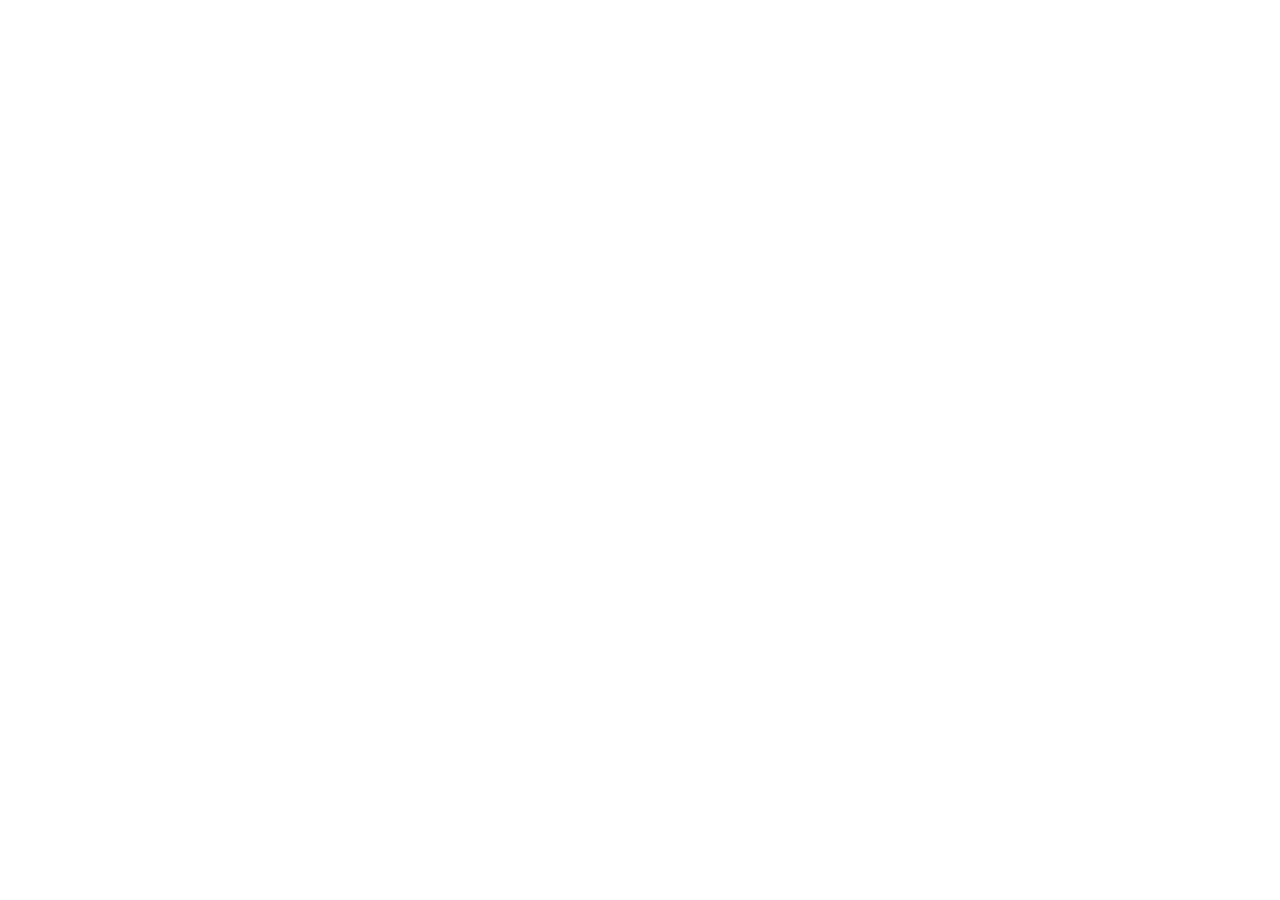
==== index.html @ 12267d7b "Make Sync" ====
<!doctype html>
<html lang="en">
  <head>
    <meta charset="UTF-8" />
    <meta name="viewport" content="width=device-width, initial-scale=1.0" />
    <title>My Google AI Studio App</title>
    <!-- GitHub Pages Single Page App Redirect Decoder -->
    <script type="text/javascript">
      (function(l) {
        if (l.search[0] === '?' && l.search[1] === '/') {
          var decoded = l.search.slice(1).split('&').map(function(s) {
            return s.replace(/~and~/g, '&');
          }).join('?');
          window.history.replaceState(null, null,
              l.pathname.slice(0, l.pathname.length - (l.pathname.slice(-1) === '/' ? 1 : 0)) + decoded + l.hash
          );
        }
      }(window.location));
    </script>
  </head>
  <body>
    <div id="root"></div>
    <script type="module" src="/src/main.tsx"></script>
  </body>
</html>
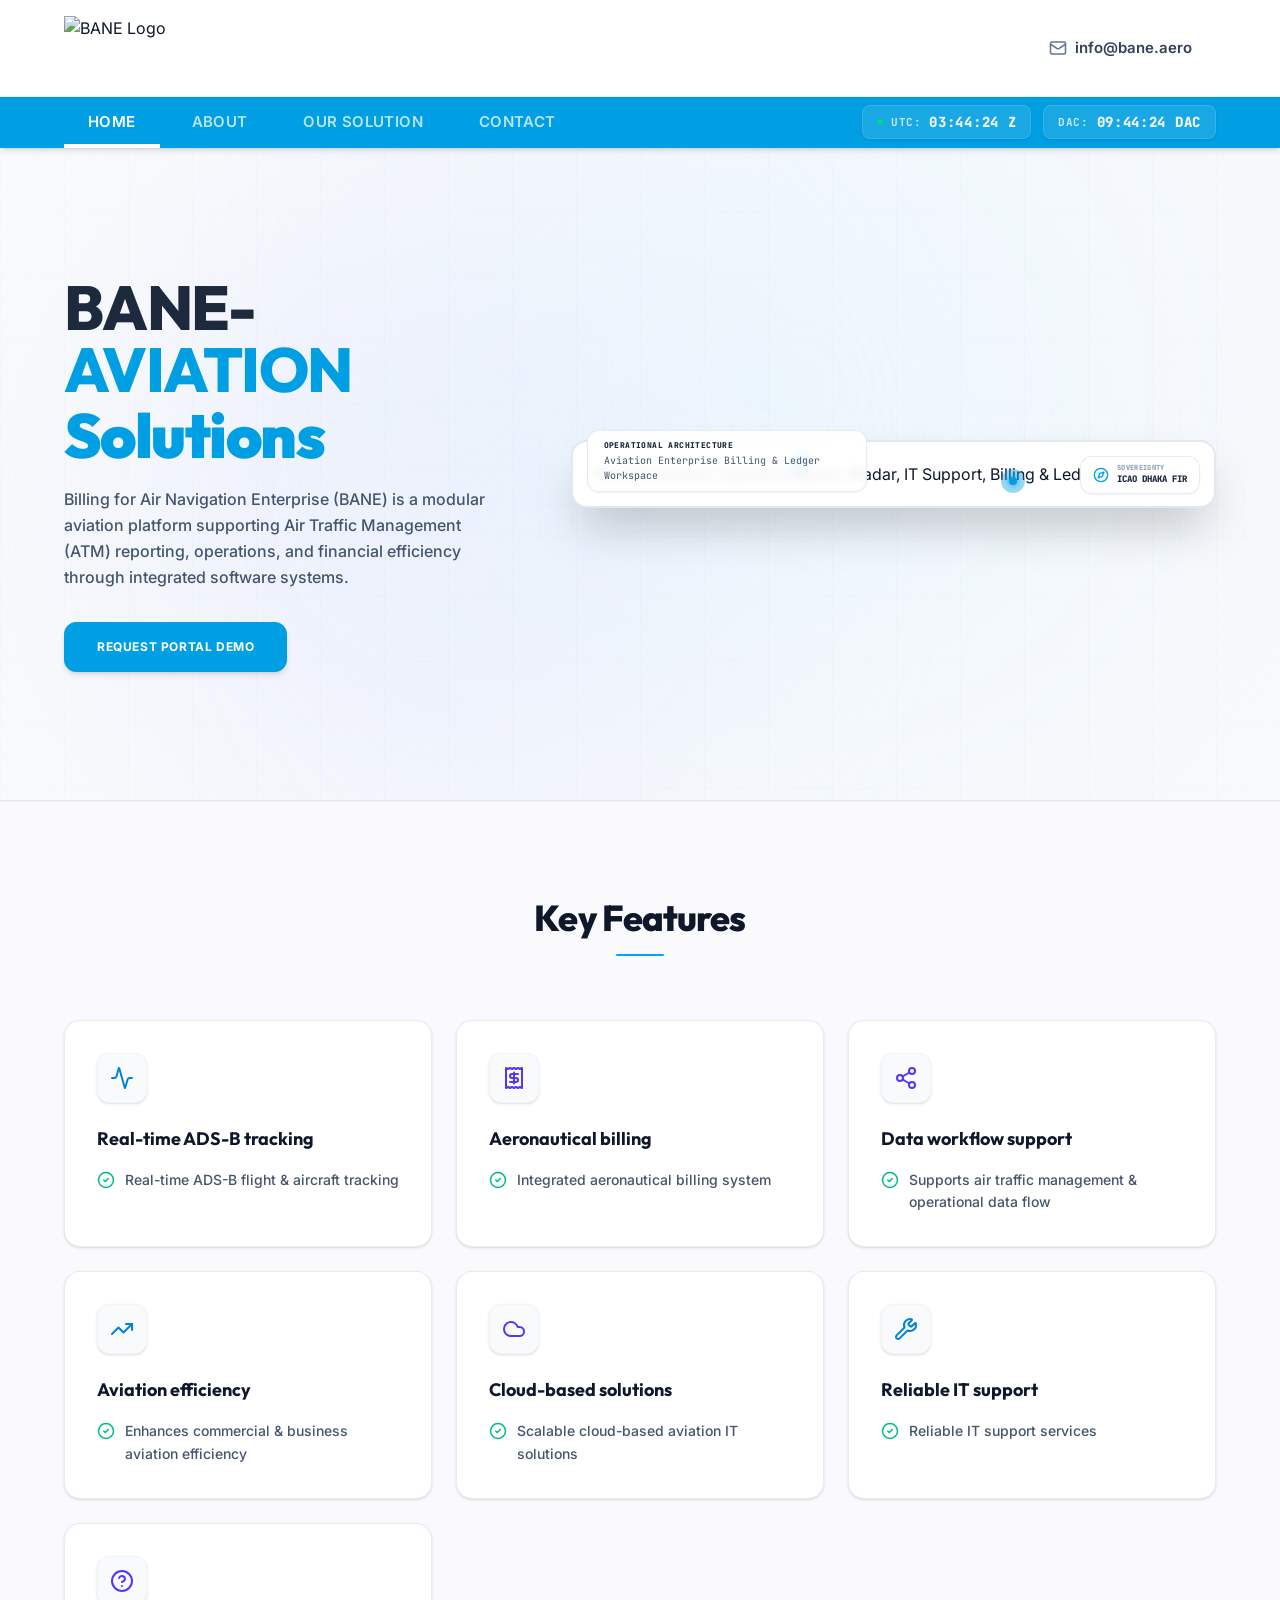
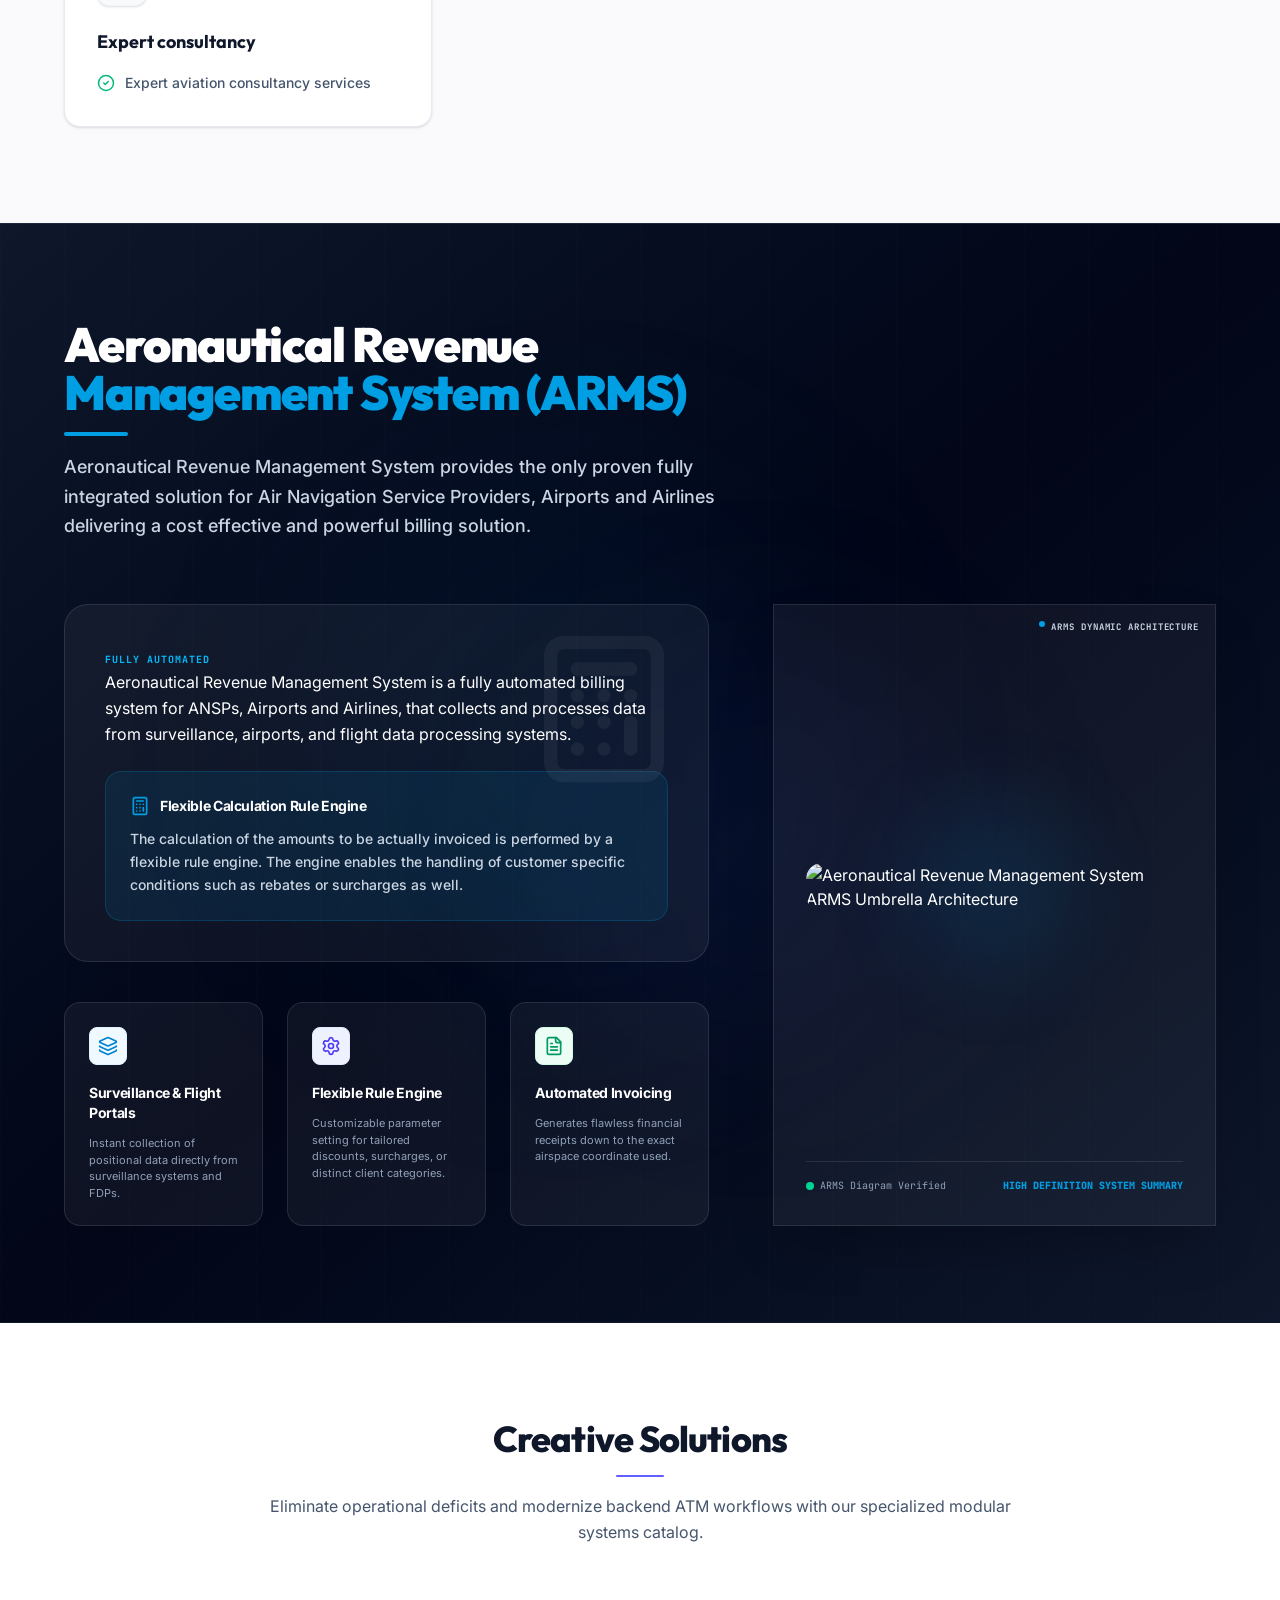
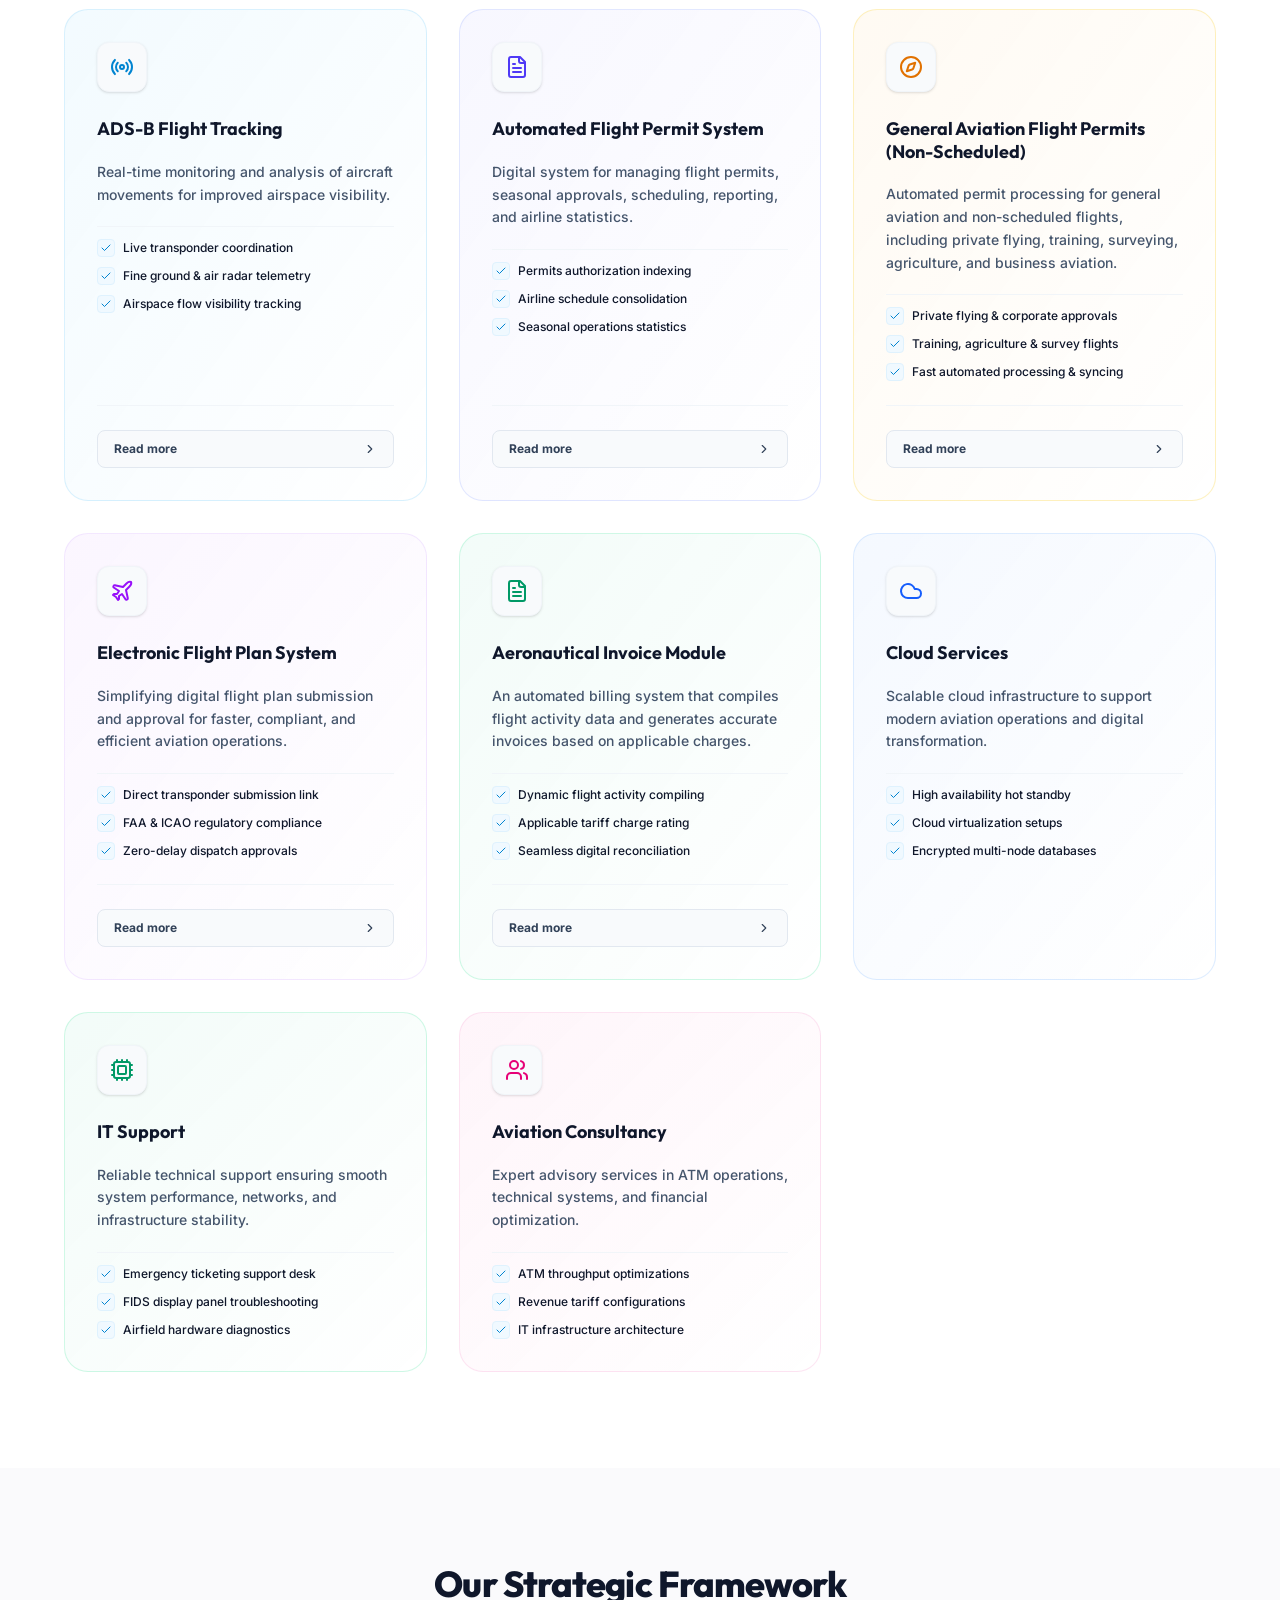
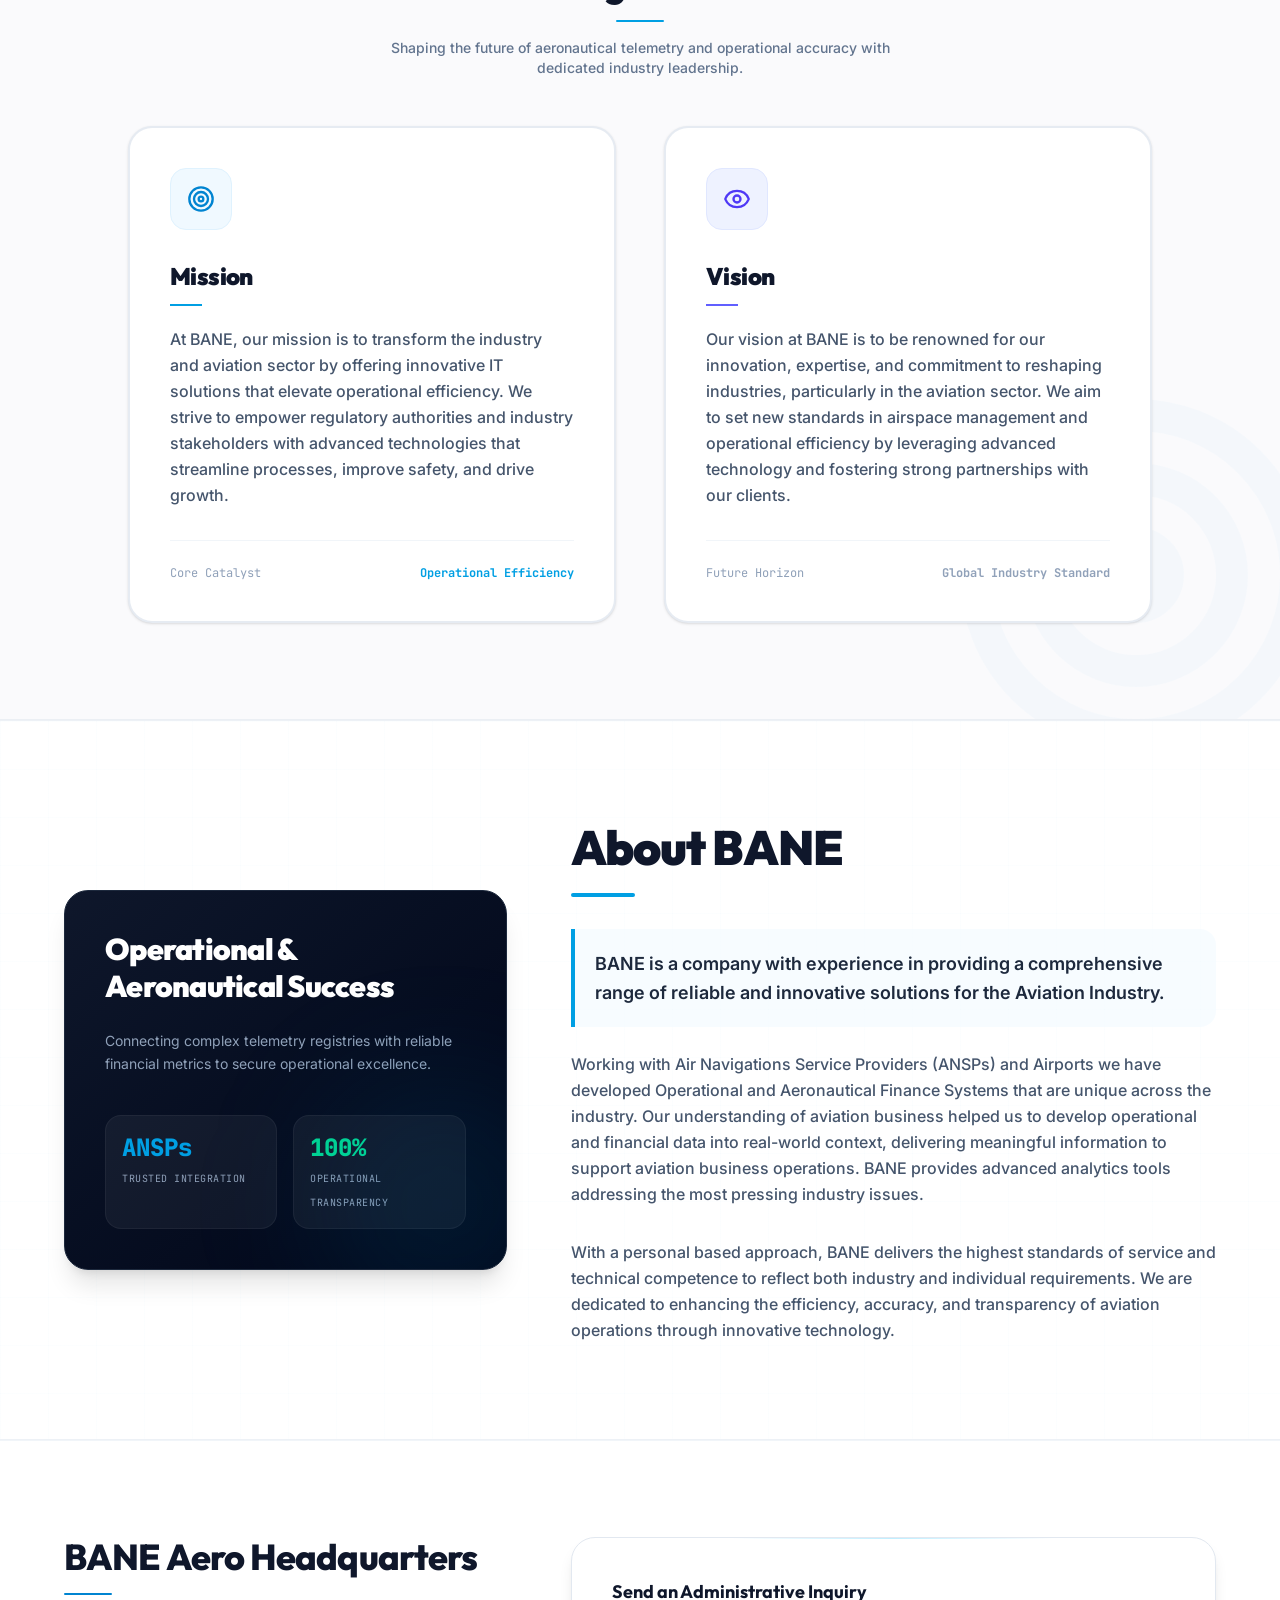
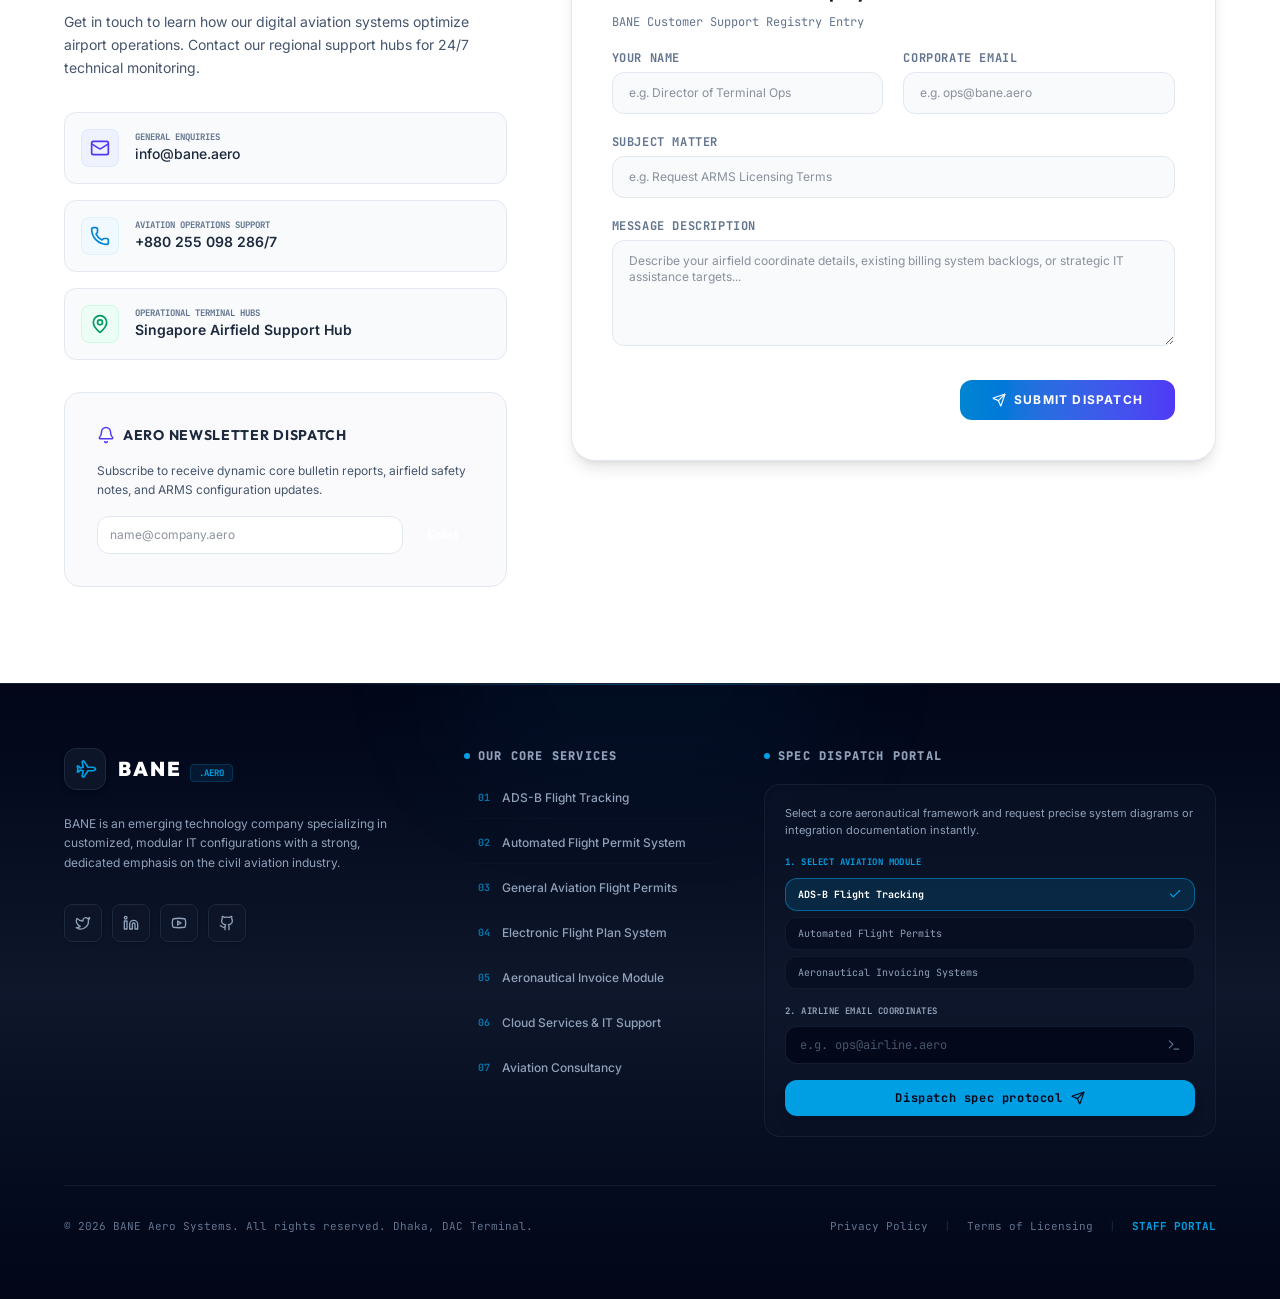
==== commit b8c0b6a4: "Deploying to gh-pages from @ habib-asl/bane-website-new-version@12267d7b27ca77d3d1ccf2cccddc87d07ea2" ====
--- a/index.html
+++ b/index.html
@@ -17,10 +17,11 @@
         }
       }(window.location));
     </script>
+    <script type="module" crossorigin src="./assets/index-CXVl7w-7.js"></script>
+    <link rel="stylesheet" crossorigin href="./assets/index-Dy_NnVNt.css">
   </head>
   <body>
     <div id="root"></div>
-    <script type="module" src="/src/main.tsx"></script>
   </body>
 </html>
 
--- a/assets/index-Dy_NnVNt.css
+++ b/assets/index-Dy_NnVNt.css
@@ -0,0 +1 @@
+@import"https://fonts.googleapis.com/css2?family=Inter:wght@300;400;500;600;700&family=Outfit:wght@400;500;600;700;800&family=JetBrains+Mono:wght@400;500&display=swap";/*! tailwindcss v4.3.0 | MIT License | https://tailwindcss.com */@layer properties{@supports (((-webkit-hyphens:none)) and (not (margin-trim:inline))) or ((-moz-orient:inline) and (not (color:rgb(from red r g b)))){*,:before,:after,::backdrop{--tw-translate-x:0;--tw-translate-y:0;--tw-translate-z:0;--tw-rotate-x:initial;--tw-rotate-y:initial;--tw-rotate-z:initial;--tw-skew-x:initial;--tw-skew-y:initial;--tw-space-y-reverse:0;--tw-space-x-reverse:0;--tw-border-style:solid;--tw-gradient-position:initial;--tw-gradient-from:#0000;--tw-gradient-via:#0000;--tw-gradient-to:#0000;--tw-gradient-stops:initial;--tw-gradient-via-stops:initial;--tw-gradient-from-position:0%;--tw-gradient-via-position:50%;--tw-gradient-to-position:100%;--tw-leading:initial;--tw-font-weight:initial;--tw-tracking:initial;--tw-shadow:0 0 #0000;--tw-shadow-color:initial;--tw-shadow-alpha:100%;--tw-inset-shadow:0 0 #0000;--tw-inset-shadow-color:initial;--tw-inset-shadow-alpha:100%;--tw-ring-color:initial;--tw-ring-shadow:0 0 #0000;--tw-inset-ring-color:initial;--tw-inset-ring-shadow:0 0 #0000;--tw-ring-inset:initial;--tw-ring-offset-width:0px;--tw-ring-offset-color:#fff;--tw-ring-offset-shadow:0 0 #0000;--tw-blur:initial;--tw-brightness:initial;--tw-contrast:initial;--tw-grayscale:initial;--tw-hue-rotate:initial;--tw-invert:initial;--tw-opacity:initial;--tw-saturate:initial;--tw-sepia:initial;--tw-drop-shadow:initial;--tw-drop-shadow-color:initial;--tw-drop-shadow-alpha:100%;--tw-drop-shadow-size:initial;--tw-backdrop-blur:initial;--tw-backdrop-brightness:initial;--tw-backdrop-contrast:initial;--tw-backdrop-grayscale:initial;--tw-backdrop-hue-rotate:initial;--tw-backdrop-invert:initial;--tw-backdrop-opacity:initial;--tw-backdrop-saturate:initial;--tw-backdrop-sepia:initial;--tw-duration:initial;--tw-ease:initial;--tw-scale-x:1;--tw-scale-y:1;--tw-scale-z:1}}}@layer theme{:root,:host{--font-sans:"Inter", ui-sans-serif, system-ui, sans-serif;--font-mono:"JetBrains Mono", ui-monospace, SFMono-Regular, monospace;--color-red-50:oklch(97.1% .013 17.38);--color-red-100:oklch(93.6% .032 17.717);--color-red-200:oklch(88.5% .062 18.334);--color-red-500:oklch(63.7% .237 25.331);--color-red-700:oklch(50.5% .213 27.518);--color-orange-100:oklch(95.4% .038 75.164);--color-amber-50:oklch(98.7% .022 95.277);--color-amber-100:oklch(96.2% .059 95.617);--color-amber-200:oklch(92.4% .12 95.746);--color-amber-400:oklch(82.8% .189 84.429);--color-amber-500:oklch(76.9% .188 70.08);--color-amber-600:oklch(66.6% .179 58.318);--color-amber-700:oklch(55.5% .163 48.998);--color-amber-900:oklch(41.4% .112 45.904);--color-amber-950:oklch(27.9% .077 45.635);--color-yellow-400:oklch(85.2% .199 91.936);--color-emerald-50:oklch(97.9% .021 166.113);--color-emerald-100:oklch(95% .052 163.051);--color-emerald-200:oklch(90.5% .093 164.15);--color-emerald-400:oklch(76.5% .177 163.223);--color-emerald-500:oklch(69.6% .17 162.48);--color-emerald-600:oklch(59.6% .145 163.225);--color-emerald-700:oklch(50.8% .118 165.612);--color-emerald-800:oklch(43.2% .095 166.913);--color-emerald-900:oklch(37.8% .077 168.94);--color-emerald-950:oklch(26.2% .051 172.552);--color-teal-50:oklch(98.4% .014 180.72);--color-teal-100:oklch(95.3% .051 180.801);--color-teal-600:oklch(60% .118 184.704);--color-teal-700:oklch(51.1% .096 186.391);--color-teal-800:oklch(43.7% .078 188.216);--color-cyan-100:oklch(95.6% .045 203.388);--color-sky-50:oklch(97.7% .013 236.62);--color-sky-100:oklch(95.1% .026 236.824);--color-sky-200:oklch(90.1% .058 230.902);--color-sky-300:oklch(82.8% .111 230.318);--color-sky-400:oklch(74.6% .16 232.661);--color-sky-500:oklch(68.5% .169 237.323);--color-sky-600:oklch(58.8% .158 241.966);--color-sky-700:oklch(50% .134 242.749);--color-sky-800:oklch(44.3% .11 240.79);--color-sky-950:oklch(29.3% .066 243.157);--color-blue-50:oklch(97% .014 254.604);--color-blue-100:oklch(93.2% .032 255.585);--color-blue-200:oklch(88.2% .059 254.128);--color-blue-500:oklch(62.3% .214 259.815);--color-blue-600:oklch(54.6% .245 262.881);--color-indigo-50:oklch(96.2% .018 272.314);--color-indigo-100:oklch(93% .034 272.788);--color-indigo-200:oklch(87% .065 274.039);--color-indigo-300:oklch(78.5% .115 274.713);--color-indigo-400:oklch(67.3% .182 276.935);--color-indigo-500:oklch(58.5% .233 277.117);--color-indigo-600:oklch(51.1% .262 276.966);--color-indigo-700:oklch(45.7% .24 277.023);--color-indigo-900:oklch(35.9% .144 278.697);--color-indigo-950:oklch(25.7% .09 281.288);--color-violet-50:oklch(96.9% .016 293.756);--color-violet-100:oklch(94.3% .029 294.588);--color-violet-600:oklch(54.1% .281 293.009);--color-purple-50:oklch(97.7% .014 308.299);--color-purple-100:oklch(94.6% .033 307.174);--color-purple-200:oklch(90.2% .063 306.703);--color-purple-400:oklch(71.4% .203 305.504);--color-purple-500:oklch(62.7% .265 303.9);--color-purple-600:oklch(55.8% .288 302.321);--color-purple-700:oklch(49.6% .265 301.924);--color-purple-900:oklch(38.1% .176 304.987);--color-purple-950:oklch(29.1% .149 302.717);--color-pink-50:oklch(97.1% .014 343.198);--color-pink-200:oklch(89.9% .061 343.231);--color-pink-500:oklch(65.6% .241 354.308);--color-pink-600:oklch(59.2% .249 .584);--color-rose-50:oklch(96.9% .015 12.422);--color-rose-100:oklch(94.1% .03 12.58);--color-rose-200:oklch(89.2% .058 10.001);--color-rose-600:oklch(58.6% .253 17.585);--color-rose-700:oklch(51.4% .222 16.935);--color-slate-50:oklch(98.4% .003 247.858);--color-slate-100:oklch(96.8% .007 247.896);--color-slate-200:oklch(92.9% .013 255.508);--color-slate-300:oklch(86.9% .022 252.894);--color-slate-400:oklch(70.4% .04 256.788);--color-slate-500:oklch(55.4% .046 257.417);--color-slate-600:oklch(44.6% .043 257.281);--color-slate-700:oklch(37.2% .044 257.287);--color-slate-800:oklch(27.9% .041 260.031);--color-slate-900:oklch(20.8% .042 265.755);--color-slate-950:oklch(12.9% .042 264.695);--color-white:#fff;--spacing:.25rem;--container-xs:20rem;--container-sm:24rem;--container-md:28rem;--container-lg:32rem;--container-xl:36rem;--container-2xl:42rem;--container-3xl:48rem;--container-4xl:56rem;--container-5xl:64rem;--text-xs:.75rem;--text-xs--line-height:calc(1 / .75);--text-sm:.875rem;--text-sm--line-height:calc(1.25 / .875);--text-base:1rem;--text-base--line-height: 1.5 ;--text-lg:1.125rem;--text-lg--line-height:calc(1.75 / 1.125);--text-xl:1.25rem;--text-xl--line-height:calc(1.75 / 1.25);--text-2xl:1.5rem;--text-2xl--line-height:calc(2 / 1.5);--text-3xl:1.875rem;--text-3xl--line-height: 1.2 ;--text-4xl:2.25rem;--text-4xl--line-height:calc(2.5 / 2.25);--text-5xl:3rem;--text-5xl--line-height:1;--text-6xl:3.75rem;--text-6xl--line-height:1;--font-weight-light:300;--font-weight-normal:400;--font-weight-medium:500;--font-weight-semibold:600;--font-weight-bold:700;--font-weight-extrabold:800;--font-weight-black:900;--tracking-tight:-.025em;--tracking-wide:.025em;--tracking-wider:.05em;--tracking-widest:.1em;--leading-tight:1.25;--leading-snug:1.375;--leading-normal:1.5;--leading-relaxed:1.625;--radius-md:.375rem;--radius-lg:.5rem;--radius-xl:.75rem;--radius-2xl:1rem;--radius-3xl:1.5rem;--ease-out:cubic-bezier(0, 0, .2, 1);--ease-in-out:cubic-bezier(.4, 0, .2, 1);--animate-spin:spin 1s linear infinite;--animate-ping:ping 1s cubic-bezier(0, 0, .2, 1) infinite;--animate-pulse:pulse 2s cubic-bezier(.4, 0, .6, 1) infinite;--animate-bounce:bounce 1s infinite;--blur-xs:4px;--blur-sm:8px;--blur-2xl:40px;--blur-3xl:64px;--aspect-video:16 / 9;--default-transition-duration:.15s;--default-transition-timing-function:cubic-bezier(.4, 0, .2, 1);--default-font-family:var(--font-sans);--default-mono-font-family:var(--font-mono);--font-display:"Outfit", sans-serif}}@layer base{*,:after,:before,::backdrop{box-sizing:border-box;border:0 solid;margin:0;padding:0}::file-selector-button{box-sizing:border-box;border:0 solid;margin:0;padding:0}html,:host{-webkit-text-size-adjust:100%;-moz-tab-size:4;tab-size:4;line-height:1.5;font-family:var(--default-font-family,ui-sans-serif, system-ui, sans-serif, "Apple Color Emoji", "Segoe UI Emoji", "Segoe UI Symbol", "Noto Color Emoji");font-feature-settings:var(--default-font-feature-settings,normal);font-variation-settings:var(--default-font-variation-settings,normal);-webkit-tap-highlight-color:transparent}hr{height:0;color:inherit;border-top-width:1px}abbr:where([title]){-webkit-text-decoration:underline dotted;text-decoration:underline dotted}h1,h2,h3,h4,h5,h6{font-size:inherit;font-weight:inherit}a{color:inherit;-webkit-text-decoration:inherit;text-decoration:inherit}b,strong{font-weight:bolder}code,kbd,samp,pre{font-family:var(--default-mono-font-family,ui-monospace, SFMono-Regular, Menlo, Monaco, Consolas, "Liberation Mono", "Courier New", monospace);font-feature-settings:var(--default-mono-font-feature-settings,normal);font-variation-settings:var(--default-mono-font-variation-settings,normal);font-size:1em}small{font-size:80%}sub,sup{vertical-align:baseline;font-size:75%;line-height:0;position:relative}sub{bottom:-.25em}sup{top:-.5em}table{text-indent:0;border-color:inherit;border-collapse:collapse}:-moz-focusring{outline:auto}progress{vertical-align:baseline}summary{display:list-item}ol,ul,menu{list-style:none}img,svg,video,canvas,audio,iframe,embed,object{vertical-align:middle;display:block}img,video{max-width:100%;height:auto}button,input,select,optgroup,textarea{font:inherit;font-feature-settings:inherit;font-variation-settings:inherit;letter-spacing:inherit;color:inherit;opacity:1;background-color:#0000;border-radius:0}::file-selector-button{font:inherit;font-feature-settings:inherit;font-variation-settings:inherit;letter-spacing:inherit;color:inherit;opacity:1;background-color:#0000;border-radius:0}:where(select:is([multiple],[size])) optgroup{font-weight:bolder}:where(select:is([multiple],[size])) optgroup option{padding-inline-start:20px}::file-selector-button{margin-inline-end:4px}::placeholder{opacity:1}@supports (not ((-webkit-appearance:-apple-pay-button))) or (contain-intrinsic-size:1px){::placeholder{color:currentColor}@supports (color:color-mix(in lab,red,red)){::placeholder{color:color-mix(in oklab,currentcolor 50%,transparent)}}}textarea{resize:vertical}::-webkit-search-decoration{-webkit-appearance:none}::-webkit-date-and-time-value{min-height:1lh;text-align:inherit}::-webkit-datetime-edit{display:inline-flex}::-webkit-datetime-edit-fields-wrapper{padding:0}::-webkit-datetime-edit{padding-block:0}::-webkit-datetime-edit-year-field{padding-block:0}::-webkit-datetime-edit-month-field{padding-block:0}::-webkit-datetime-edit-day-field{padding-block:0}::-webkit-datetime-edit-hour-field{padding-block:0}::-webkit-datetime-edit-minute-field{padding-block:0}::-webkit-datetime-edit-second-field{padding-block:0}::-webkit-datetime-edit-millisecond-field{padding-block:0}::-webkit-datetime-edit-meridiem-field{padding-block:0}::-webkit-calendar-picker-indicator{line-height:1}:-moz-ui-invalid{box-shadow:none}button,input:where([type=button],[type=reset],[type=submit]){-webkit-appearance:button;-moz-appearance:button;appearance:button}::file-selector-button{-webkit-appearance:button;-moz-appearance:button;appearance:button}::-webkit-inner-spin-button{height:auto}::-webkit-outer-spin-button{height:auto}[hidden]:where(:not([hidden=until-found])){display:none!important}}@layer components;@layer utilities{.pointer-events-none{pointer-events:none}.visible{visibility:visible}.absolute{position:absolute}.fixed{position:fixed}.relative{position:relative}.static{position:static}.sticky{position:sticky}.inset-0{inset:calc(var(--spacing) * 0)}.-top-2{top:calc(var(--spacing) * -2)}.-top-24{top:calc(var(--spacing) * -24)}.top-0{top:calc(var(--spacing) * 0)}.top-1\/2{top:50%}.top-1\/4{top:25%}.top-1\/10{top:10%}.top-3{top:calc(var(--spacing) * 3)}.top-3\.5{top:calc(var(--spacing) * 3.5)}.top-4{top:calc(var(--spacing) * 4)}.top-6{top:calc(var(--spacing) * 6)}.top-12{top:calc(var(--spacing) * 12)}.top-\[25\%\]{top:25%}.top-\[55\%\]{top:55%}.-right-16{right:calc(var(--spacing) * -16)}.-right-24{right:calc(var(--spacing) * -24)}.right-0{right:calc(var(--spacing) * 0)}.right-1\/4{right:25%}.right-1\/10{right:10%}.right-2{right:calc(var(--spacing) * 2)}.right-3\.5{right:calc(var(--spacing) * 3.5)}.right-4{right:calc(var(--spacing) * 4)}.right-12{right:calc(var(--spacing) * 12)}.-bottom-2{bottom:calc(var(--spacing) * -2)}.-bottom-16{bottom:calc(var(--spacing) * -16)}.-bottom-24{bottom:calc(var(--spacing) * -24)}.bottom-0{bottom:calc(var(--spacing) * 0)}.bottom-1\/4{bottom:25%}.bottom-1\/10{bottom:10%}.bottom-4{bottom:calc(var(--spacing) * 4)}.-left-2{left:calc(var(--spacing) * -2)}.left-0{left:calc(var(--spacing) * 0)}.left-1\/2{left:50%}.left-1\/4{left:25%}.left-1\/10{left:10%}.left-2{left:calc(var(--spacing) * 2)}.left-3\.5{left:calc(var(--spacing) * 3.5)}.left-4{left:calc(var(--spacing) * 4)}.left-6{left:calc(var(--spacing) * 6)}.left-\[35\%\]{left:35%}.left-\[68\%\]{left:68%}.z-0{z-index:0}.z-10{z-index:10}.z-20{z-index:20}.z-50{z-index:50}.col-span-2{grid-column:span 2/span 2}.col-span-12{grid-column:span 12/span 12}.container{width:100%}@media(min-width:40rem){.container{max-width:40rem}}@media(min-width:48rem){.container{max-width:48rem}}@media(min-width:64rem){.container{max-width:64rem}}@media(min-width:80rem){.container{max-width:80rem}}@media(min-width:96rem){.container{max-width:96rem}}.-m-8{margin:calc(var(--spacing) * -8)}.mx-auto{margin-inline:auto}.my-4{margin-block:calc(var(--spacing) * 4)}.mt-0\.5{margin-top:calc(var(--spacing) * .5)}.mt-1{margin-top:calc(var(--spacing) * 1)}.mt-1\.5{margin-top:calc(var(--spacing) * 1.5)}.mt-2{margin-top:calc(var(--spacing) * 2)}.mt-4{margin-top:calc(var(--spacing) * 4)}.mt-6{margin-top:calc(var(--spacing) * 6)}.mt-8{margin-top:calc(var(--spacing) * 8)}.mt-10{margin-top:calc(var(--spacing) * 10)}.mt-12{margin-top:calc(var(--spacing) * 12)}.mr-1{margin-right:calc(var(--spacing) * 1)}.mr-4{margin-right:calc(var(--spacing) * 4)}.mb-0\.5{margin-bottom:calc(var(--spacing) * .5)}.mb-1{margin-bottom:calc(var(--spacing) * 1)}.mb-2{margin-bottom:calc(var(--spacing) * 2)}.mb-3{margin-bottom:calc(var(--spacing) * 3)}.mb-4{margin-bottom:calc(var(--spacing) * 4)}.ml-2{margin-left:calc(var(--spacing) * 2)}.line-clamp-2{-webkit-line-clamp:2;-webkit-box-orient:vertical;display:-webkit-box;overflow:hidden}.line-clamp-3{-webkit-line-clamp:3;-webkit-box-orient:vertical;display:-webkit-box;overflow:hidden}.block{display:block}.contents{display:contents}.flex{display:flex}.grid{display:grid}.hidden{display:none}.inline-block{display:inline-block}.inline-flex{display:inline-flex}.aspect-video{aspect-ratio:var(--aspect-video)}.h-0\.5{height:calc(var(--spacing) * .5)}.h-1{height:calc(var(--spacing) * 1)}.h-1\.5{height:calc(var(--spacing) * 1.5)}.h-2{height:calc(var(--spacing) * 2)}.h-3{height:calc(var(--spacing) * 3)}.h-3\.5{height:calc(var(--spacing) * 3.5)}.h-4{height:calc(var(--spacing) * 4)}.h-4\.5{height:calc(var(--spacing) * 4.5)}.h-5{height:calc(var(--spacing) * 5)}.h-5\.5{height:calc(var(--spacing) * 5.5)}.h-6{height:calc(var(--spacing) * 6)}.h-7{height:calc(var(--spacing) * 7)}.h-8{height:calc(var(--spacing) * 8)}.h-10{height:calc(var(--spacing) * 10)}.h-12{height:calc(var(--spacing) * 12)}.h-16{height:calc(var(--spacing) * 16)}.h-40{height:calc(var(--spacing) * 40)}.h-44{height:calc(var(--spacing) * 44)}.h-48{height:calc(var(--spacing) * 48)}.h-64{height:calc(var(--spacing) * 64)}.h-80{height:calc(var(--spacing) * 80)}.h-96{height:calc(var(--spacing) * 96)}.h-\[1px\]{height:1px}.h-\[38px\]{height:38px}.h-\[40vh\]{height:40vh}.h-\[46px\]{height:46px}.h-\[400px\]{height:400px}.h-\[500px\]{height:500px}.h-\[600px\]{height:600px}.h-\[700px\]{height:700px}.h-auto{height:auto}.h-full{height:100%}.h-px{height:1px}.max-h-\[90vh\]{max-height:90vh}.max-h-\[380px\]{max-height:380px}.min-h-\[50vh\]{min-height:50vh}.min-h-\[70vh\]{min-height:70vh}.min-h-\[250px\]{min-height:250px}.min-h-\[350px\]{min-height:350px}.min-h-screen{min-height:100vh}.w-1\.5{width:calc(var(--spacing) * 1.5)}.w-1\/2{width:50%}.w-2{width:calc(var(--spacing) * 2)}.w-3{width:calc(var(--spacing) * 3)}.w-3\.5{width:calc(var(--spacing) * 3.5)}.w-4{width:calc(var(--spacing) * 4)}.w-4\.5{width:calc(var(--spacing) * 4.5)}.w-5{width:calc(var(--spacing) * 5)}.w-5\.5{width:calc(var(--spacing) * 5.5)}.w-6{width:calc(var(--spacing) * 6)}.w-7{width:calc(var(--spacing) * 7)}.w-8{width:calc(var(--spacing) * 8)}.w-10{width:calc(var(--spacing) * 10)}.w-12{width:calc(var(--spacing) * 12)}.w-16{width:calc(var(--spacing) * 16)}.w-40{width:calc(var(--spacing) * 40)}.w-44{width:calc(var(--spacing) * 44)}.w-64{width:calc(var(--spacing) * 64)}.w-80{width:calc(var(--spacing) * 80)}.w-96{width:calc(var(--spacing) * 96)}.w-\[400px\]{width:400px}.w-\[500px\]{width:500px}.w-\[600px\]{width:600px}.w-\[700px\]{width:700px}.w-auto{width:auto}.w-full{width:100%}.max-w-2xl{max-width:var(--container-2xl)}.max-w-3xl{max-width:var(--container-3xl)}.max-w-4xl{max-width:var(--container-4xl)}.max-w-5xl{max-width:var(--container-5xl)}.max-w-\[80\%\]{max-width:80%}.max-w-\[140px\]{max-width:140px}.max-w-\[280px\]{max-width:280px}.max-w-\[820px\]{max-width:820px}.max-w-\[1600px\]{max-width:1600px}.max-w-lg{max-width:var(--container-lg)}.max-w-md{max-width:var(--container-md)}.max-w-sm{max-width:var(--container-sm)}.max-w-xl{max-width:var(--container-xl)}.max-w-xs{max-width:var(--container-xs)}.flex-shrink-0,.shrink-0{flex-shrink:0}.flex-grow{flex-grow:1}.-translate-x-1\/2{--tw-translate-x: -50% ;translate:var(--tw-translate-x) var(--tw-translate-y)}.-translate-x-2{--tw-translate-x:calc(var(--spacing) * -2);translate:var(--tw-translate-x) var(--tw-translate-y)}.translate-x-12{--tw-translate-x:calc(var(--spacing) * 12);translate:var(--tw-translate-x) var(--tw-translate-y)}.-translate-y-1\/2{--tw-translate-y: -50% ;translate:var(--tw-translate-x) var(--tw-translate-y)}.-translate-y-12{--tw-translate-y:calc(var(--spacing) * -12);translate:var(--tw-translate-x) var(--tw-translate-y)}.translate-y-12{--tw-translate-y:calc(var(--spacing) * 12);translate:var(--tw-translate-x) var(--tw-translate-y)}.-rotate-45{rotate:-45deg}.rotate-45{rotate:45deg}.transform{transform:var(--tw-rotate-x,) var(--tw-rotate-y,) var(--tw-rotate-z,) var(--tw-skew-x,) var(--tw-skew-y,)}.animate-bounce{animation:var(--animate-bounce)}.animate-ping{animation:var(--animate-ping)}.animate-pulse{animation:var(--animate-pulse)}.animate-spin{animation:var(--animate-spin)}.cursor-default{cursor:default}.cursor-pointer{cursor:pointer}.appearance-none{-webkit-appearance:none;-moz-appearance:none;appearance:none}.grid-cols-1{grid-template-columns:repeat(1,minmax(0,1fr))}.grid-cols-2{grid-template-columns:repeat(2,minmax(0,1fr))}.grid-cols-3{grid-template-columns:repeat(3,minmax(0,1fr))}.grid-cols-7{grid-template-columns:repeat(7,minmax(0,1fr))}.flex-col{flex-direction:column}.flex-wrap{flex-wrap:wrap}.items-baseline{align-items:baseline}.items-center{align-items:center}.items-end{align-items:flex-end}.items-start{align-items:flex-start}.items-stretch{align-items:stretch}.justify-between{justify-content:space-between}.justify-center{justify-content:center}.justify-end{justify-content:flex-end}.gap-1{gap:calc(var(--spacing) * 1)}.gap-1\.5{gap:calc(var(--spacing) * 1.5)}.gap-2{gap:calc(var(--spacing) * 2)}.gap-3{gap:calc(var(--spacing) * 3)}.gap-4{gap:calc(var(--spacing) * 4)}.gap-5{gap:calc(var(--spacing) * 5)}.gap-6{gap:calc(var(--spacing) * 6)}.gap-8{gap:calc(var(--spacing) * 8)}.gap-10{gap:calc(var(--spacing) * 10)}.gap-12{gap:calc(var(--spacing) * 12)}.gap-16{gap:calc(var(--spacing) * 16)}:where(.space-y-0>:not(:last-child)){--tw-space-y-reverse:0;margin-block-start:calc(calc(var(--spacing) * 0) * var(--tw-space-y-reverse));margin-block-end:calc(calc(var(--spacing) * 0) * calc(1 - var(--tw-space-y-reverse)))}:where(.space-y-0\.5>:not(:last-child)){--tw-space-y-reverse:0;margin-block-start:calc(calc(var(--spacing) * .5) * var(--tw-space-y-reverse));margin-block-end:calc(calc(var(--spacing) * .5) * calc(1 - var(--tw-space-y-reverse)))}:where(.space-y-1>:not(:last-child)){--tw-space-y-reverse:0;margin-block-start:calc(calc(var(--spacing) * 1) * var(--tw-space-y-reverse));margin-block-end:calc(calc(var(--spacing) * 1) * calc(1 - var(--tw-space-y-reverse)))}:where(.space-y-1\.5>:not(:last-child)){--tw-space-y-reverse:0;margin-block-start:calc(calc(var(--spacing) * 1.5) * var(--tw-space-y-reverse));margin-block-end:calc(calc(var(--spacing) * 1.5) * calc(1 - var(--tw-space-y-reverse)))}:where(.space-y-2>:not(:last-child)){--tw-space-y-reverse:0;margin-block-start:calc(calc(var(--spacing) * 2) * var(--tw-space-y-reverse));margin-block-end:calc(calc(var(--spacing) * 2) * calc(1 - var(--tw-space-y-reverse)))}:where(.space-y-2\.5>:not(:last-child)){--tw-space-y-reverse:0;margin-block-start:calc(calc(var(--spacing) * 2.5) * var(--tw-space-y-reverse));margin-block-end:calc(calc(var(--spacing) * 2.5) * calc(1 - var(--tw-space-y-reverse)))}:where(.space-y-3>:not(:last-child)){--tw-space-y-reverse:0;margin-block-start:calc(calc(var(--spacing) * 3) * var(--tw-space-y-reverse));margin-block-end:calc(calc(var(--spacing) * 3) * calc(1 - var(--tw-space-y-reverse)))}:where(.space-y-3\.5>:not(:last-child)){--tw-space-y-reverse:0;margin-block-start:calc(calc(var(--spacing) * 3.5) * var(--tw-space-y-reverse));margin-block-end:calc(calc(var(--spacing) * 3.5) * calc(1 - var(--tw-space-y-reverse)))}:where(.space-y-4>:not(:last-child)){--tw-space-y-reverse:0;margin-block-start:calc(calc(var(--spacing) * 4) * var(--tw-space-y-reverse));margin-block-end:calc(calc(var(--spacing) * 4) * calc(1 - var(--tw-space-y-reverse)))}:where(.space-y-5>:not(:last-child)){--tw-space-y-reverse:0;margin-block-start:calc(calc(var(--spacing) * 5) * var(--tw-space-y-reverse));margin-block-end:calc(calc(var(--spacing) * 5) * calc(1 - var(--tw-space-y-reverse)))}:where(.space-y-6>:not(:last-child)){--tw-space-y-reverse:0;margin-block-start:calc(calc(var(--spacing) * 6) * var(--tw-space-y-reverse));margin-block-end:calc(calc(var(--spacing) * 6) * calc(1 - var(--tw-space-y-reverse)))}:where(.space-y-8>:not(:last-child)){--tw-space-y-reverse:0;margin-block-start:calc(calc(var(--spacing) * 8) * var(--tw-space-y-reverse));margin-block-end:calc(calc(var(--spacing) * 8) * calc(1 - var(--tw-space-y-reverse)))}:where(.space-y-10>:not(:last-child)){--tw-space-y-reverse:0;margin-block-start:calc(calc(var(--spacing) * 10) * var(--tw-space-y-reverse));margin-block-end:calc(calc(var(--spacing) * 10) * calc(1 - var(--tw-space-y-reverse)))}:where(.space-y-12>:not(:last-child)){--tw-space-y-reverse:0;margin-block-start:calc(calc(var(--spacing) * 12) * var(--tw-space-y-reverse));margin-block-end:calc(calc(var(--spacing) * 12) * calc(1 - var(--tw-space-y-reverse)))}:where(.space-y-16>:not(:last-child)){--tw-space-y-reverse:0;margin-block-start:calc(calc(var(--spacing) * 16) * var(--tw-space-y-reverse));margin-block-end:calc(calc(var(--spacing) * 16) * calc(1 - var(--tw-space-y-reverse)))}:where(.space-x-1>:not(:last-child)){--tw-space-x-reverse:0;margin-inline-start:calc(calc(var(--spacing) * 1) * var(--tw-space-x-reverse));margin-inline-end:calc(calc(var(--spacing) * 1) * calc(1 - var(--tw-space-x-reverse)))}:where(.space-x-1\.5>:not(:last-child)){--tw-space-x-reverse:0;margin-inline-start:calc(calc(var(--spacing) * 1.5) * var(--tw-space-x-reverse));margin-inline-end:calc(calc(var(--spacing) * 1.5) * calc(1 - var(--tw-space-x-reverse)))}:where(.space-x-2>:not(:last-child)){--tw-space-x-reverse:0;margin-inline-start:calc(calc(var(--spacing) * 2) * var(--tw-space-x-reverse));margin-inline-end:calc(calc(var(--spacing) * 2) * calc(1 - var(--tw-space-x-reverse)))}:where(.space-x-2\.5>:not(:last-child)){--tw-space-x-reverse:0;margin-inline-start:calc(calc(var(--spacing) * 2.5) * var(--tw-space-x-reverse));margin-inline-end:calc(calc(var(--spacing) * 2.5) * calc(1 - var(--tw-space-x-reverse)))}:where(.space-x-3>:not(:last-child)){--tw-space-x-reverse:0;margin-inline-start:calc(calc(var(--spacing) * 3) * var(--tw-space-x-reverse));margin-inline-end:calc(calc(var(--spacing) * 3) * calc(1 - var(--tw-space-x-reverse)))}:where(.space-x-3\.5>:not(:last-child)){--tw-space-x-reverse:0;margin-inline-start:calc(calc(var(--spacing) * 3.5) * var(--tw-space-x-reverse));margin-inline-end:calc(calc(var(--spacing) * 3.5) * calc(1 - var(--tw-space-x-reverse)))}:where(.space-x-4>:not(:last-child)){--tw-space-x-reverse:0;margin-inline-start:calc(calc(var(--spacing) * 4) * var(--tw-space-x-reverse));margin-inline-end:calc(calc(var(--spacing) * 4) * calc(1 - var(--tw-space-x-reverse)))}:where(.space-x-6>:not(:last-child)){--tw-space-x-reverse:0;margin-inline-start:calc(calc(var(--spacing) * 6) * var(--tw-space-x-reverse));margin-inline-end:calc(calc(var(--spacing) * 6) * calc(1 - var(--tw-space-x-reverse)))}.truncate{text-overflow:ellipsis;white-space:nowrap;overflow:hidden}.overflow-hidden{overflow:hidden}.overflow-x-auto{overflow-x:auto}.rounded{border-radius:.25rem}.rounded-2xl{border-radius:var(--radius-2xl)}.rounded-3xl{border-radius:var(--radius-3xl)}.rounded-full{border-radius:3.40282e38px}.rounded-lg{border-radius:var(--radius-lg)}.rounded-md{border-radius:var(--radius-md)}.rounded-xl{border-radius:var(--radius-xl)}.rounded-r-2xl{border-top-right-radius:var(--radius-2xl);border-bottom-right-radius:var(--radius-2xl)}.rounded-r-lg{border-top-right-radius:var(--radius-lg);border-bottom-right-radius:var(--radius-lg)}.border{border-style:var(--tw-border-style);border-width:1px}.border-2{border-style:var(--tw-border-style);border-width:2px}.border-3{border-style:var(--tw-border-style);border-width:3px}.border-4{border-style:var(--tw-border-style);border-width:4px}.border-t{border-top-style:var(--tw-border-style);border-top-width:1px}.border-b{border-bottom-style:var(--tw-border-style);border-bottom-width:1px}.border-l{border-left-style:var(--tw-border-style);border-left-width:1px}.border-l-2{border-left-style:var(--tw-border-style);border-left-width:2px}.border-l-4{border-left-style:var(--tw-border-style);border-left-width:4px}.border-dashed{--tw-border-style:dashed;border-style:dashed}.border-\[\#009FE3\]{border-color:#009fe3}.border-\[\#009FE3\]\/20{border-color:#009fe333}.border-\[\#009FE3\]\/50{border-color:#009fe380}.border-amber-100{border-color:var(--color-amber-100)}.border-amber-200{border-color:var(--color-amber-200)}.border-amber-200\/50{border-color:#fee68580}@supports (color:color-mix(in lab,red,red)){.border-amber-200\/50{border-color:color-mix(in oklab,var(--color-amber-200) 50%,transparent)}}.border-amber-600{border-color:var(--color-amber-600)}.border-amber-900\/40{border-color:#7b330666}@supports (color:color-mix(in lab,red,red)){.border-amber-900\/40{border-color:color-mix(in oklab,var(--color-amber-900) 40%,transparent)}}.border-blue-100{border-color:var(--color-blue-100)}.border-blue-200\/50{border-color:#bedbff80}@supports (color:color-mix(in lab,red,red)){.border-blue-200\/50{border-color:color-mix(in oklab,var(--color-blue-200) 50%,transparent)}}.border-cyan-100{border-color:var(--color-cyan-100)}.border-emerald-100{border-color:var(--color-emerald-100)}.border-emerald-200{border-color:var(--color-emerald-200)}.border-emerald-200\/50{border-color:#a4f4cf80}@supports (color:color-mix(in lab,red,red)){.border-emerald-200\/50{border-color:color-mix(in oklab,var(--color-emerald-200) 50%,transparent)}}.border-emerald-500{border-color:var(--color-emerald-500)}.border-emerald-500\/30{border-color:#00bb7f4d}@supports (color:color-mix(in lab,red,red)){.border-emerald-500\/30{border-color:color-mix(in oklab,var(--color-emerald-500) 30%,transparent)}}.border-emerald-600{border-color:var(--color-emerald-600)}.border-emerald-900\/40{border-color:#004e3b66}@supports (color:color-mix(in lab,red,red)){.border-emerald-900\/40{border-color:color-mix(in oklab,var(--color-emerald-900) 40%,transparent)}}.border-emerald-900\/50{border-color:#004e3b80}@supports (color:color-mix(in lab,red,red)){.border-emerald-900\/50{border-color:color-mix(in oklab,var(--color-emerald-900) 50%,transparent)}}.border-indigo-100{border-color:var(--color-indigo-100)}.border-indigo-200{border-color:var(--color-indigo-200)}.border-indigo-200\/50{border-color:#c7d2ff80}@supports (color:color-mix(in lab,red,red)){.border-indigo-200\/50{border-color:color-mix(in oklab,var(--color-indigo-200) 50%,transparent)}}.border-indigo-500{border-color:var(--color-indigo-500)}.border-pink-200\/50{border-color:#fccee880}@supports (color:color-mix(in lab,red,red)){.border-pink-200\/50{border-color:color-mix(in oklab,var(--color-pink-200) 50%,transparent)}}.border-pink-500{border-color:var(--color-pink-500)}.border-purple-100{border-color:var(--color-purple-100)}.border-purple-200\/50{border-color:#e9d5ff80}@supports (color:color-mix(in lab,red,red)){.border-purple-200\/50{border-color:color-mix(in oklab,var(--color-purple-200) 50%,transparent)}}.border-purple-500{border-color:var(--color-purple-500)}.border-purple-900\/40{border-color:#59168b66}@supports (color:color-mix(in lab,red,red)){.border-purple-900\/40{border-color:color-mix(in oklab,var(--color-purple-900) 40%,transparent)}}.border-purple-900\/70{border-color:#59168bb3}@supports (color:color-mix(in lab,red,red)){.border-purple-900\/70{border-color:color-mix(in oklab,var(--color-purple-900) 70%,transparent)}}.border-red-200{border-color:var(--color-red-200)}.border-rose-100{border-color:var(--color-rose-100)}.border-sky-100{border-color:var(--color-sky-100)}.border-sky-200{border-color:var(--color-sky-200)}.border-sky-200\/50{border-color:#b8e6fe80}@supports (color:color-mix(in lab,red,red)){.border-sky-200\/50{border-color:color-mix(in oklab,var(--color-sky-200) 50%,transparent)}}.border-sky-400\/20{border-color:#00bcfe33}@supports (color:color-mix(in lab,red,red)){.border-sky-400\/20{border-color:color-mix(in oklab,var(--color-sky-400) 20%,transparent)}}.border-sky-500{border-color:var(--color-sky-500)}.border-slate-100{border-color:var(--color-slate-100)}.border-slate-200{border-color:var(--color-slate-200)}.border-slate-200\/60{border-color:#e2e8f099}@supports (color:color-mix(in lab,red,red)){.border-slate-200\/60{border-color:color-mix(in oklab,var(--color-slate-200) 60%,transparent)}}.border-slate-200\/80{border-color:#e2e8f0cc}@supports (color:color-mix(in lab,red,red)){.border-slate-200\/80{border-color:color-mix(in oklab,var(--color-slate-200) 80%,transparent)}}.border-slate-200\/85{border-color:#e2e8f0d9}@supports (color:color-mix(in lab,red,red)){.border-slate-200\/85{border-color:color-mix(in oklab,var(--color-slate-200) 85%,transparent)}}.border-slate-200\/90{border-color:#e2e8f0e6}@supports (color:color-mix(in lab,red,red)){.border-slate-200\/90{border-color:color-mix(in oklab,var(--color-slate-200) 90%,transparent)}}.border-slate-200\/95{border-color:#e2e8f0f2}@supports (color:color-mix(in lab,red,red)){.border-slate-200\/95{border-color:color-mix(in oklab,var(--color-slate-200) 95%,transparent)}}.border-slate-300{border-color:var(--color-slate-300)}.border-slate-800{border-color:var(--color-slate-800)}.border-slate-800\/40{border-color:#1d293d66}@supports (color:color-mix(in lab,red,red)){.border-slate-800\/40{border-color:color-mix(in oklab,var(--color-slate-800) 40%,transparent)}}.border-slate-800\/50{border-color:#1d293d80}@supports (color:color-mix(in lab,red,red)){.border-slate-800\/50{border-color:color-mix(in oklab,var(--color-slate-800) 50%,transparent)}}.border-slate-800\/60{border-color:#1d293d99}@supports (color:color-mix(in lab,red,red)){.border-slate-800\/60{border-color:color-mix(in oklab,var(--color-slate-800) 60%,transparent)}}.border-slate-800\/70{border-color:#1d293db3}@supports (color:color-mix(in lab,red,red)){.border-slate-800\/70{border-color:color-mix(in oklab,var(--color-slate-800) 70%,transparent)}}.border-slate-800\/80{border-color:#1d293dcc}@supports (color:color-mix(in lab,red,red)){.border-slate-800\/80{border-color:color-mix(in oklab,var(--color-slate-800) 80%,transparent)}}.border-slate-900{border-color:var(--color-slate-900)}.border-slate-900\/50{border-color:#0f172b80}@supports (color:color-mix(in lab,red,red)){.border-slate-900\/50{border-color:color-mix(in oklab,var(--color-slate-900) 50%,transparent)}}.border-teal-100{border-color:var(--color-teal-100)}.border-violet-100{border-color:var(--color-violet-100)}.border-white\/5{border-color:#ffffff0d}@supports (color:color-mix(in lab,red,red)){.border-white\/5{border-color:color-mix(in oklab,var(--color-white) 5%,transparent)}}.border-white\/10{border-color:#ffffff1a}@supports (color:color-mix(in lab,red,red)){.border-white\/10{border-color:color-mix(in oklab,var(--color-white) 10%,transparent)}}.border-white\/12{border-color:#ffffff1f}@supports (color:color-mix(in lab,red,red)){.border-white\/12{border-color:color-mix(in oklab,var(--color-white) 12%,transparent)}}.border-white\/15{border-color:#ffffff26}@supports (color:color-mix(in lab,red,red)){.border-white\/15{border-color:color-mix(in oklab,var(--color-white) 15%,transparent)}}.border-white\/20{border-color:#fff3}@supports (color:color-mix(in lab,red,red)){.border-white\/20{border-color:color-mix(in oklab,var(--color-white) 20%,transparent)}}.border-t-indigo-500{border-top-color:var(--color-indigo-500)}.border-t-sky-400{border-top-color:var(--color-sky-400)}.border-t-sky-600{border-top-color:var(--color-sky-600)}.bg-\[\#009FE3\]{background-color:#009fe3}.bg-\[\#009FE3\]\/5{background-color:#009fe30d}.bg-\[\#009FE3\]\/10{background-color:#009fe31a}.bg-\[\#009FE3\]\/15{background-color:#009fe326}.bg-\[\#009FE3\]\/40{background-color:#009fe366}.bg-\[\#fafafc\]{background-color:#fafafc}.bg-amber-50{background-color:var(--color-amber-50)}.bg-amber-50\/70{background-color:#fffbebb3}@supports (color:color-mix(in lab,red,red)){.bg-amber-50\/70{background-color:color-mix(in oklab,var(--color-amber-50) 70%,transparent)}}.bg-amber-400{background-color:var(--color-amber-400)}.bg-amber-500{background-color:var(--color-amber-500)}.bg-amber-600{background-color:var(--color-amber-600)}.bg-blue-50{background-color:var(--color-blue-50)}.bg-emerald-50{background-color:var(--color-emerald-50)}.bg-emerald-50\/70{background-color:#ecfdf5b3}@supports (color:color-mix(in lab,red,red)){.bg-emerald-50\/70{background-color:color-mix(in oklab,var(--color-emerald-50) 70%,transparent)}}.bg-emerald-100{background-color:var(--color-emerald-100)}.bg-emerald-400{background-color:var(--color-emerald-400)}.bg-emerald-500{background-color:var(--color-emerald-500)}.bg-emerald-500\/10{background-color:#00bb7f1a}@supports (color:color-mix(in lab,red,red)){.bg-emerald-500\/10{background-color:color-mix(in oklab,var(--color-emerald-500) 10%,transparent)}}.bg-emerald-600{background-color:var(--color-emerald-600)}.bg-indigo-50{background-color:var(--color-indigo-50)}.bg-indigo-100{background-color:var(--color-indigo-100)}.bg-indigo-100\/40{background-color:#e0e7ff66}@supports (color:color-mix(in lab,red,red)){.bg-indigo-100\/40{background-color:color-mix(in oklab,var(--color-indigo-100) 40%,transparent)}}.bg-indigo-500{background-color:var(--color-indigo-500)}.bg-indigo-500\/5{background-color:#625fff0d}@supports (color:color-mix(in lab,red,red)){.bg-indigo-500\/5{background-color:color-mix(in oklab,var(--color-indigo-500) 5%,transparent)}}.bg-indigo-600{background-color:var(--color-indigo-600)}.bg-orange-100{background-color:var(--color-orange-100)}.bg-pink-50{background-color:var(--color-pink-50)}.bg-purple-50{background-color:var(--color-purple-50)}.bg-purple-50\/70{background-color:#faf5ffb3}@supports (color:color-mix(in lab,red,red)){.bg-purple-50\/70{background-color:color-mix(in oklab,var(--color-purple-50) 70%,transparent)}}.bg-purple-100{background-color:var(--color-purple-100)}.bg-purple-500\/10{background-color:#ac4bff1a}@supports (color:color-mix(in lab,red,red)){.bg-purple-500\/10{background-color:color-mix(in oklab,var(--color-purple-500) 10%,transparent)}}.bg-purple-600{background-color:var(--color-purple-600)}.bg-red-50{background-color:var(--color-red-50)}.bg-rose-50{background-color:var(--color-rose-50)}.bg-sky-50{background-color:var(--color-sky-50)}.bg-sky-50\/50{background-color:#f0f9ff80}@supports (color:color-mix(in lab,red,red)){.bg-sky-50\/50{background-color:color-mix(in oklab,var(--color-sky-50) 50%,transparent)}}.bg-sky-100{background-color:var(--color-sky-100)}.bg-sky-100\/40{background-color:#dff2fe66}@supports (color:color-mix(in lab,red,red)){.bg-sky-100\/40{background-color:color-mix(in oklab,var(--color-sky-100) 40%,transparent)}}.bg-sky-500{background-color:var(--color-sky-500)}.bg-sky-500\/5{background-color:#00a5ef0d}@supports (color:color-mix(in lab,red,red)){.bg-sky-500\/5{background-color:color-mix(in oklab,var(--color-sky-500) 5%,transparent)}}.bg-sky-600{background-color:var(--color-sky-600)}.bg-sky-950\/65{background-color:#052f4aa6}@supports (color:color-mix(in lab,red,red)){.bg-sky-950\/65{background-color:color-mix(in oklab,var(--color-sky-950) 65%,transparent)}}.bg-slate-50{background-color:var(--color-slate-50)}.bg-slate-100{background-color:var(--color-slate-100)}.bg-slate-200{background-color:var(--color-slate-200)}.bg-slate-900{background-color:var(--color-slate-900)}.bg-slate-900\/10{background-color:#0f172b1a}@supports (color:color-mix(in lab,red,red)){.bg-slate-900\/10{background-color:color-mix(in oklab,var(--color-slate-900) 10%,transparent)}}.bg-slate-900\/45{background-color:#0f172b73}@supports (color:color-mix(in lab,red,red)){.bg-slate-900\/45{background-color:color-mix(in oklab,var(--color-slate-900) 45%,transparent)}}.bg-slate-900\/60{background-color:#0f172b99}@supports (color:color-mix(in lab,red,red)){.bg-slate-900\/60{background-color:color-mix(in oklab,var(--color-slate-900) 60%,transparent)}}.bg-slate-900\/90{background-color:#0f172be6}@supports (color:color-mix(in lab,red,red)){.bg-slate-900\/90{background-color:color-mix(in oklab,var(--color-slate-900) 90%,transparent)}}.bg-slate-950{background-color:var(--color-slate-950)}.bg-slate-950\/40{background-color:#02061866}@supports (color:color-mix(in lab,red,red)){.bg-slate-950\/40{background-color:color-mix(in oklab,var(--color-slate-950) 40%,transparent)}}.bg-slate-950\/80{background-color:#020618cc}@supports (color:color-mix(in lab,red,red)){.bg-slate-950\/80{background-color:color-mix(in oklab,var(--color-slate-950) 80%,transparent)}}.bg-slate-950\/95{background-color:#020618f2}@supports (color:color-mix(in lab,red,red)){.bg-slate-950\/95{background-color:color-mix(in oklab,var(--color-slate-950) 95%,transparent)}}.bg-teal-50{background-color:var(--color-teal-50)}.bg-teal-100{background-color:var(--color-teal-100)}.bg-violet-50{background-color:var(--color-violet-50)}.bg-violet-100{background-color:var(--color-violet-100)}.bg-white{background-color:var(--color-white)}.bg-white\/5{background-color:#ffffff0d}@supports (color:color-mix(in lab,red,red)){.bg-white\/5{background-color:color-mix(in oklab,var(--color-white) 5%,transparent)}}.bg-white\/10{background-color:#ffffff1a}@supports (color:color-mix(in lab,red,red)){.bg-white\/10{background-color:color-mix(in oklab,var(--color-white) 10%,transparent)}}.bg-white\/20{background-color:#fff3}@supports (color:color-mix(in lab,red,red)){.bg-white\/20{background-color:color-mix(in oklab,var(--color-white) 20%,transparent)}}.bg-white\/70{background-color:#ffffffb3}@supports (color:color-mix(in lab,red,red)){.bg-white\/70{background-color:color-mix(in oklab,var(--color-white) 70%,transparent)}}.bg-white\/90{background-color:#ffffffe6}@supports (color:color-mix(in lab,red,red)){.bg-white\/90{background-color:color-mix(in oklab,var(--color-white) 90%,transparent)}}.bg-white\/95{background-color:#fffffff2}@supports (color:color-mix(in lab,red,red)){.bg-white\/95{background-color:color-mix(in oklab,var(--color-white) 95%,transparent)}}.bg-gradient-to-b{--tw-gradient-position:to bottom in oklab;background-image:linear-gradient(var(--tw-gradient-stops))}.bg-gradient-to-br{--tw-gradient-position:to bottom right in oklab;background-image:linear-gradient(var(--tw-gradient-stops))}.bg-gradient-to-r{--tw-gradient-position:to right in oklab;background-image:linear-gradient(var(--tw-gradient-stops))}.bg-gradient-to-t{--tw-gradient-position:to top in oklab;background-image:linear-gradient(var(--tw-gradient-stops))}.bg-gradient-to-tr{--tw-gradient-position:to top right in oklab;background-image:linear-gradient(var(--tw-gradient-stops))}.bg-\[linear-gradient\(to_right\,\#0f172a_1px\,transparent_1px\)\,linear-gradient\(to_bottom\,\#0f172a_1px\,transparent_1px\)\]{background-image:linear-gradient(90deg,#0f172a 1px,#0000 1px),linear-gradient(#0f172a 1px,#0000 1px)}.bg-\[linear-gradient\(to_right\,rgba\(0\,159\,227\,0\.01\)_1px\,transparent_1px\)\,linear-gradient\(to_bottom\,rgba\(0\,159\,227\,0\.01\)_1px\,transparent_1px\)\]{background-image:linear-gradient(90deg,#009fe303 1px,#0000 1px),linear-gradient(#009fe303 1px,#0000 1px)}.bg-\[linear-gradient\(to_right\,rgba\(0\,159\,227\,0\.015\)_1px\,transparent_1px\)\,linear-gradient\(to_bottom\,rgba\(0\,159\,227\,0\.015\)_1px\,transparent_1px\)\]{background-image:linear-gradient(90deg,#009fe304 1px,#0000 1px),linear-gradient(#009fe304 1px,#0000 1px)}.bg-\[linear-gradient\(to_right\,rgba\(15\,23\,42\,0\.012\)_1px\,transparent_1px\)\,linear-gradient\(to_bottom\,rgba\(15\,23\,42\,0\.012\)_1px\,transparent_1px\)\]{background-image:linear-gradient(90deg,#0f172a03 1px,#0000 1px),linear-gradient(#0f172a03 1px,#0000 1px)}.bg-\[linear-gradient\(to_right\,rgba\(255\,255\,255\,0\.015\)_1px\,transparent_1px\)\]{background-image:linear-gradient(90deg,#ffffff04 1px,#0000 1px)}.bg-\[radial-gradient\(circle_at_top_right\,_var\(--tw-gradient-stops\)\)\]{background-image:radial-gradient(circle at top right,var(--tw-gradient-stops))}.from-\[\#0c231f\]{--tw-gradient-from:#0c231f;--tw-gradient-stops:var(--tw-gradient-via-stops,var(--tw-gradient-position), var(--tw-gradient-from) var(--tw-gradient-from-position), var(--tw-gradient-to) var(--tw-gradient-to-position))}.from-\[\#009FE3\]{--tw-gradient-from:#009fe3;--tw-gradient-stops:var(--tw-gradient-via-stops,var(--tw-gradient-position), var(--tw-gradient-from) var(--tw-gradient-from-position), var(--tw-gradient-to) var(--tw-gradient-to-position))}.from-\[\#231a0c\]{--tw-gradient-from:#231a0c;--tw-gradient-stops:var(--tw-gradient-via-stops,var(--tw-gradient-position), var(--tw-gradient-from) var(--tw-gradient-from-position), var(--tw-gradient-to) var(--tw-gradient-to-position))}.from-amber-400{--tw-gradient-from:var(--color-amber-400);--tw-gradient-stops:var(--tw-gradient-via-stops,var(--tw-gradient-position), var(--tw-gradient-from) var(--tw-gradient-from-position), var(--tw-gradient-to) var(--tw-gradient-to-position))}.from-amber-500\/5{--tw-gradient-from:#f99c000d}@supports (color:color-mix(in lab,red,red)){.from-amber-500\/5{--tw-gradient-from:color-mix(in oklab, var(--color-amber-500) 5%, transparent)}}.from-amber-500\/5{--tw-gradient-stops:var(--tw-gradient-via-stops,var(--tw-gradient-position), var(--tw-gradient-from) var(--tw-gradient-from-position), var(--tw-gradient-to) var(--tw-gradient-to-position))}.from-blue-500\/5{--tw-gradient-from:#3080ff0d}@supports (color:color-mix(in lab,red,red)){.from-blue-500\/5{--tw-gradient-from:color-mix(in oklab, var(--color-blue-500) 5%, transparent)}}.from-blue-500\/5{--tw-gradient-stops:var(--tw-gradient-via-stops,var(--tw-gradient-position), var(--tw-gradient-from) var(--tw-gradient-from-position), var(--tw-gradient-to) var(--tw-gradient-to-position))}.from-emerald-400{--tw-gradient-from:var(--color-emerald-400);--tw-gradient-stops:var(--tw-gradient-via-stops,var(--tw-gradient-position), var(--tw-gradient-from) var(--tw-gradient-from-position), var(--tw-gradient-to) var(--tw-gradient-to-position))}.from-emerald-500\/5{--tw-gradient-from:#00bb7f0d}@supports (color:color-mix(in lab,red,red)){.from-emerald-500\/5{--tw-gradient-from:color-mix(in oklab, var(--color-emerald-500) 5%, transparent)}}.from-emerald-500\/5{--tw-gradient-stops:var(--tw-gradient-via-stops,var(--tw-gradient-position), var(--tw-gradient-from) var(--tw-gradient-from-position), var(--tw-gradient-to) var(--tw-gradient-to-position))}.from-indigo-50{--tw-gradient-from:var(--color-indigo-50);--tw-gradient-stops:var(--tw-gradient-via-stops,var(--tw-gradient-position), var(--tw-gradient-from) var(--tw-gradient-from-position), var(--tw-gradient-to) var(--tw-gradient-to-position))}.from-indigo-500\/5{--tw-gradient-from:#625fff0d}@supports (color:color-mix(in lab,red,red)){.from-indigo-500\/5{--tw-gradient-from:color-mix(in oklab, var(--color-indigo-500) 5%, transparent)}}.from-indigo-500\/5{--tw-gradient-stops:var(--tw-gradient-via-stops,var(--tw-gradient-position), var(--tw-gradient-from) var(--tw-gradient-from-position), var(--tw-gradient-to) var(--tw-gradient-to-position))}.from-indigo-900{--tw-gradient-from:var(--color-indigo-900);--tw-gradient-stops:var(--tw-gradient-via-stops,var(--tw-gradient-position), var(--tw-gradient-from) var(--tw-gradient-from-position), var(--tw-gradient-to) var(--tw-gradient-to-position))}.from-indigo-950{--tw-gradient-from:var(--color-indigo-950);--tw-gradient-stops:var(--tw-gradient-via-stops,var(--tw-gradient-position), var(--tw-gradient-from) var(--tw-gradient-from-position), var(--tw-gradient-to) var(--tw-gradient-to-position))}.from-pink-500\/5{--tw-gradient-from:#f6339a0d}@supports (color:color-mix(in lab,red,red)){.from-pink-500\/5{--tw-gradient-from:color-mix(in oklab, var(--color-pink-500) 5%, transparent)}}.from-pink-500\/5{--tw-gradient-stops:var(--tw-gradient-via-stops,var(--tw-gradient-position), var(--tw-gradient-from) var(--tw-gradient-from-position), var(--tw-gradient-to) var(--tw-gradient-to-position))}.from-purple-400{--tw-gradient-from:var(--color-purple-400);--tw-gradient-stops:var(--tw-gradient-via-stops,var(--tw-gradient-position), var(--tw-gradient-from) var(--tw-gradient-from-position), var(--tw-gradient-to) var(--tw-gradient-to-position))}.from-purple-500\/5{--tw-gradient-from:#ac4bff0d}@supports (color:color-mix(in lab,red,red)){.from-purple-500\/5{--tw-gradient-from:color-mix(in oklab, var(--color-purple-500) 5%, transparent)}}.from-purple-500\/5{--tw-gradient-stops:var(--tw-gradient-via-stops,var(--tw-gradient-position), var(--tw-gradient-from) var(--tw-gradient-from-position), var(--tw-gradient-to) var(--tw-gradient-to-position))}.from-sky-50\/50{--tw-gradient-from:#f0f9ff80}@supports (color:color-mix(in lab,red,red)){.from-sky-50\/50{--tw-gradient-from:color-mix(in oklab, var(--color-sky-50) 50%, transparent)}}.from-sky-50\/50{--tw-gradient-stops:var(--tw-gradient-via-stops,var(--tw-gradient-position), var(--tw-gradient-from) var(--tw-gradient-from-position), var(--tw-gradient-to) var(--tw-gradient-to-position))}.from-sky-500\/5{--tw-gradient-from:#00a5ef0d}@supports (color:color-mix(in lab,red,red)){.from-sky-500\/5{--tw-gradient-from:color-mix(in oklab, var(--color-sky-500) 5%, transparent)}}.from-sky-500\/5{--tw-gradient-stops:var(--tw-gradient-via-stops,var(--tw-gradient-position), var(--tw-gradient-from) var(--tw-gradient-from-position), var(--tw-gradient-to) var(--tw-gradient-to-position))}.from-sky-600{--tw-gradient-from:var(--color-sky-600);--tw-gradient-stops:var(--tw-gradient-via-stops,var(--tw-gradient-position), var(--tw-gradient-from) var(--tw-gradient-from-position), var(--tw-gradient-to) var(--tw-gradient-to-position))}.from-slate-900{--tw-gradient-from:var(--color-slate-900);--tw-gradient-stops:var(--tw-gradient-via-stops,var(--tw-gradient-position), var(--tw-gradient-from) var(--tw-gradient-from-position), var(--tw-gradient-to) var(--tw-gradient-to-position))}.from-slate-950{--tw-gradient-from:var(--color-slate-950);--tw-gradient-stops:var(--tw-gradient-via-stops,var(--tw-gradient-position), var(--tw-gradient-from) var(--tw-gradient-from-position), var(--tw-gradient-to) var(--tw-gradient-to-position))}.from-slate-950\/30{--tw-gradient-from:#0206184d}@supports (color:color-mix(in lab,red,red)){.from-slate-950\/30{--tw-gradient-from:color-mix(in oklab, var(--color-slate-950) 30%, transparent)}}.from-slate-950\/30{--tw-gradient-stops:var(--tw-gradient-via-stops,var(--tw-gradient-position), var(--tw-gradient-from) var(--tw-gradient-from-position), var(--tw-gradient-to) var(--tw-gradient-to-position))}.from-transparent{--tw-gradient-from:transparent;--tw-gradient-stops:var(--tw-gradient-via-stops,var(--tw-gradient-position), var(--tw-gradient-from) var(--tw-gradient-from-position), var(--tw-gradient-to) var(--tw-gradient-to-position))}.via-\[\#009FE3\]\/35{--tw-gradient-via:oklab(66.6669% -.0785226 -.12468/.35);--tw-gradient-via-stops:var(--tw-gradient-position), var(--tw-gradient-from) var(--tw-gradient-from-position), var(--tw-gradient-via) var(--tw-gradient-via-position), var(--tw-gradient-to) var(--tw-gradient-to-position);--tw-gradient-stops:var(--tw-gradient-via-stops)}.via-indigo-950{--tw-gradient-via:var(--color-indigo-950);--tw-gradient-via-stops:var(--tw-gradient-position), var(--tw-gradient-from) var(--tw-gradient-from-position), var(--tw-gradient-via) var(--tw-gradient-via-position), var(--tw-gradient-to) var(--tw-gradient-to-position);--tw-gradient-stops:var(--tw-gradient-via-stops)}.via-sky-400\/25{--tw-gradient-via:#00bcfe40}@supports (color:color-mix(in lab,red,red)){.via-sky-400\/25{--tw-gradient-via:color-mix(in oklab, var(--color-sky-400) 25%, transparent)}}.via-sky-400\/25{--tw-gradient-via-stops:var(--tw-gradient-position), var(--tw-gradient-from) var(--tw-gradient-from-position), var(--tw-gradient-via) var(--tw-gradient-via-position), var(--tw-gradient-to) var(--tw-gradient-to-position);--tw-gradient-stops:var(--tw-gradient-via-stops)}.via-slate-900{--tw-gradient-via:var(--color-slate-900);--tw-gradient-via-stops:var(--tw-gradient-position), var(--tw-gradient-from) var(--tw-gradient-from-position), var(--tw-gradient-via) var(--tw-gradient-via-position), var(--tw-gradient-to) var(--tw-gradient-to-position);--tw-gradient-stops:var(--tw-gradient-via-stops)}.via-slate-950{--tw-gradient-via:var(--color-slate-950);--tw-gradient-via-stops:var(--tw-gradient-position), var(--tw-gradient-from) var(--tw-gradient-from-position), var(--tw-gradient-via) var(--tw-gradient-via-position), var(--tw-gradient-to) var(--tw-gradient-to-position);--tw-gradient-stops:var(--tw-gradient-via-stops)}.via-slate-950\/20{--tw-gradient-via:#02061833}@supports (color:color-mix(in lab,red,red)){.via-slate-950\/20{--tw-gradient-via:color-mix(in oklab, var(--color-slate-950) 20%, transparent)}}.via-slate-950\/20{--tw-gradient-via-stops:var(--tw-gradient-position), var(--tw-gradient-from) var(--tw-gradient-from-position), var(--tw-gradient-via) var(--tw-gradient-via-position), var(--tw-gradient-to) var(--tw-gradient-to-position);--tw-gradient-stops:var(--tw-gradient-via-stops)}.via-transparent{--tw-gradient-via:transparent;--tw-gradient-via-stops:var(--tw-gradient-position), var(--tw-gradient-from) var(--tw-gradient-from-position), var(--tw-gradient-via) var(--tw-gradient-via-position), var(--tw-gradient-to) var(--tw-gradient-to-position);--tw-gradient-stops:var(--tw-gradient-via-stops)}.to-amber-950{--tw-gradient-to:var(--color-amber-950);--tw-gradient-stops:var(--tw-gradient-via-stops,var(--tw-gradient-position), var(--tw-gradient-from) var(--tw-gradient-from-position), var(--tw-gradient-to) var(--tw-gradient-to-position))}.to-emerald-950{--tw-gradient-to:var(--color-emerald-950);--tw-gradient-stops:var(--tw-gradient-via-stops,var(--tw-gradient-position), var(--tw-gradient-from) var(--tw-gradient-from-position), var(--tw-gradient-to) var(--tw-gradient-to-position))}.to-indigo-50\/50{--tw-gradient-to:#eef2ff80}@supports (color:color-mix(in lab,red,red)){.to-indigo-50\/50{--tw-gradient-to:color-mix(in oklab, var(--color-indigo-50) 50%, transparent)}}.to-indigo-50\/50{--tw-gradient-stops:var(--tw-gradient-via-stops,var(--tw-gradient-position), var(--tw-gradient-from) var(--tw-gradient-from-position), var(--tw-gradient-to) var(--tw-gradient-to-position))}.to-indigo-600{--tw-gradient-to:var(--color-indigo-600);--tw-gradient-stops:var(--tw-gradient-via-stops,var(--tw-gradient-position), var(--tw-gradient-from) var(--tw-gradient-from-position), var(--tw-gradient-to) var(--tw-gradient-to-position))}.to-purple-950{--tw-gradient-to:var(--color-purple-950);--tw-gradient-stops:var(--tw-gradient-via-stops,var(--tw-gradient-position), var(--tw-gradient-from) var(--tw-gradient-from-position), var(--tw-gradient-to) var(--tw-gradient-to-position))}.to-sky-50{--tw-gradient-to:var(--color-sky-50);--tw-gradient-stops:var(--tw-gradient-via-stops,var(--tw-gradient-position), var(--tw-gradient-from) var(--tw-gradient-from-position), var(--tw-gradient-to) var(--tw-gradient-to-position))}.to-sky-400{--tw-gradient-to:var(--color-sky-400);--tw-gradient-stops:var(--tw-gradient-via-stops,var(--tw-gradient-position), var(--tw-gradient-from) var(--tw-gradient-from-position), var(--tw-gradient-to) var(--tw-gradient-to-position))}.to-slate-900{--tw-gradient-to:var(--color-slate-900);--tw-gradient-stops:var(--tw-gradient-via-stops,var(--tw-gradient-position), var(--tw-gradient-from) var(--tw-gradient-from-position), var(--tw-gradient-to) var(--tw-gradient-to-position))}.to-slate-950{--tw-gradient-to:var(--color-slate-950);--tw-gradient-stops:var(--tw-gradient-via-stops,var(--tw-gradient-position), var(--tw-gradient-from) var(--tw-gradient-from-position), var(--tw-gradient-to) var(--tw-gradient-to-position))}.to-transparent{--tw-gradient-to:transparent;--tw-gradient-stops:var(--tw-gradient-via-stops,var(--tw-gradient-position), var(--tw-gradient-from) var(--tw-gradient-from-position), var(--tw-gradient-to) var(--tw-gradient-to-position))}.to-yellow-400{--tw-gradient-to:var(--color-yellow-400);--tw-gradient-stops:var(--tw-gradient-via-stops,var(--tw-gradient-position), var(--tw-gradient-from) var(--tw-gradient-from-position), var(--tw-gradient-to) var(--tw-gradient-to-position))}.\[mask-image\:radial-gradient\(ellipse_60\%_50\%_at_50\%_0\%\,\#000_70\%\,transparent_100\%\)\]{-webkit-mask-image:radial-gradient(60% 50% at 50% 0,#000 70%,#0000 100%);mask-image:radial-gradient(60% 50% at 50% 0,#000 70%,#0000)}.bg-\[size\:2rem_2rem\]{background-size:2rem 2rem}.bg-\[size\:3rem_3rem\]{background-size:3rem 3rem}.bg-\[size\:4rem_4rem\]{background-size:4rem 4rem}.bg-clip-text{-webkit-background-clip:text;background-clip:text}.object-contain{object-fit:contain}.object-cover{object-fit:cover}.p-0\.5{padding:calc(var(--spacing) * .5)}.p-1{padding:calc(var(--spacing) * 1)}.p-1\.5{padding:calc(var(--spacing) * 1.5)}.p-2{padding:calc(var(--spacing) * 2)}.p-2\.5{padding:calc(var(--spacing) * 2.5)}.p-3{padding:calc(var(--spacing) * 3)}.p-3\.5{padding:calc(var(--spacing) * 3.5)}.p-4{padding:calc(var(--spacing) * 4)}.p-5{padding:calc(var(--spacing) * 5)}.p-6{padding:calc(var(--spacing) * 6)}.p-8{padding:calc(var(--spacing) * 8)}.p-12{padding:calc(var(--spacing) * 12)}.px-1\.5{padding-inline:calc(var(--spacing) * 1.5)}.px-2{padding-inline:calc(var(--spacing) * 2)}.px-2\.5{padding-inline:calc(var(--spacing) * 2.5)}.px-3{padding-inline:calc(var(--spacing) * 3)}.px-3\.5{padding-inline:calc(var(--spacing) * 3.5)}.px-4{padding-inline:calc(var(--spacing) * 4)}.px-5{padding-inline:calc(var(--spacing) * 5)}.px-6{padding-inline:calc(var(--spacing) * 6)}.px-8{padding-inline:calc(var(--spacing) * 8)}.px-10{padding-inline:calc(var(--spacing) * 10)}.py-0\.5{padding-block:calc(var(--spacing) * .5)}.py-1{padding-block:calc(var(--spacing) * 1)}.py-1\.5{padding-block:calc(var(--spacing) * 1.5)}.py-2{padding-block:calc(var(--spacing) * 2)}.py-2\.5{padding-block:calc(var(--spacing) * 2.5)}.py-3{padding-block:calc(var(--spacing) * 3)}.py-3\.5{padding-block:calc(var(--spacing) * 3.5)}.py-4{padding-block:calc(var(--spacing) * 4)}.py-12{padding-block:calc(var(--spacing) * 12)}.py-16{padding-block:calc(var(--spacing) * 16)}.py-20{padding-block:calc(var(--spacing) * 20)}.py-24{padding-block:calc(var(--spacing) * 24)}.pt-1{padding-top:calc(var(--spacing) * 1)}.pt-2{padding-top:calc(var(--spacing) * 2)}.pt-3{padding-top:calc(var(--spacing) * 3)}.pt-4{padding-top:calc(var(--spacing) * 4)}.pt-6{padding-top:calc(var(--spacing) * 6)}.pt-8{padding-top:calc(var(--spacing) * 8)}.pr-4{padding-right:calc(var(--spacing) * 4)}.pr-10{padding-right:calc(var(--spacing) * 10)}.pb-1{padding-bottom:calc(var(--spacing) * 1)}.pb-2{padding-bottom:calc(var(--spacing) * 2)}.pb-3{padding-bottom:calc(var(--spacing) * 3)}.pb-4{padding-bottom:calc(var(--spacing) * 4)}.pb-5{padding-bottom:calc(var(--spacing) * 5)}.pb-6{padding-bottom:calc(var(--spacing) * 6)}.pb-16{padding-bottom:calc(var(--spacing) * 16)}.pb-20{padding-bottom:calc(var(--spacing) * 20)}.pl-1\.5{padding-left:calc(var(--spacing) * 1.5)}.pl-3\.5{padding-left:calc(var(--spacing) * 3.5)}.pl-4{padding-left:calc(var(--spacing) * 4)}.pl-6{padding-left:calc(var(--spacing) * 6)}.pl-11{padding-left:calc(var(--spacing) * 11)}.text-center{text-align:center}.text-left{text-align:left}.text-right{text-align:right}.font-display{font-family:var(--font-display)}.font-mono{font-family:var(--font-mono)}.font-sans{font-family:var(--font-sans)}.text-2xl{font-size:var(--text-2xl);line-height:var(--tw-leading,var(--text-2xl--line-height))}.text-3xl{font-size:var(--text-3xl);line-height:var(--tw-leading,var(--text-3xl--line-height))}.text-4xl{font-size:var(--text-4xl);line-height:var(--tw-leading,var(--text-4xl--line-height))}.text-base{font-size:var(--text-base);line-height:var(--tw-leading,var(--text-base--line-height))}.text-lg{font-size:var(--text-lg);line-height:var(--tw-leading,var(--text-lg--line-height))}.text-sm{font-size:var(--text-sm);line-height:var(--tw-leading,var(--text-sm--line-height))}.text-xl{font-size:var(--text-xl);line-height:var(--tw-leading,var(--text-xl--line-height))}.text-xs{font-size:var(--text-xs);line-height:var(--tw-leading,var(--text-xs--line-height))}.text-\[7px\]{font-size:7px}.text-\[8px\]{font-size:8px}.text-\[9px\]{font-size:9px}.text-\[10\.5px\]{font-size:10.5px}.text-\[10px\]{font-size:10px}.text-\[11px\]{font-size:11px}.text-\[15px\]{font-size:15px}.leading-none{--tw-leading:1;line-height:1}.leading-normal{--tw-leading:var(--leading-normal);line-height:var(--leading-normal)}.leading-relaxed{--tw-leading:var(--leading-relaxed);line-height:var(--leading-relaxed)}.leading-snug{--tw-leading:var(--leading-snug);line-height:var(--leading-snug)}.leading-tight{--tw-leading:var(--leading-tight);line-height:var(--leading-tight)}.font-black{--tw-font-weight:var(--font-weight-black);font-weight:var(--font-weight-black)}.font-bold{--tw-font-weight:var(--font-weight-bold);font-weight:var(--font-weight-bold)}.font-extrabold{--tw-font-weight:var(--font-weight-extrabold);font-weight:var(--font-weight-extrabold)}.font-light{--tw-font-weight:var(--font-weight-light);font-weight:var(--font-weight-light)}.font-medium{--tw-font-weight:var(--font-weight-medium);font-weight:var(--font-weight-medium)}.font-normal{--tw-font-weight:var(--font-weight-normal);font-weight:var(--font-weight-normal)}.font-semibold{--tw-font-weight:var(--font-weight-semibold);font-weight:var(--font-weight-semibold)}.tracking-tight{--tw-tracking:var(--tracking-tight);letter-spacing:var(--tracking-tight)}.tracking-wide{--tw-tracking:var(--tracking-wide);letter-spacing:var(--tracking-wide)}.tracking-wider{--tw-tracking:var(--tracking-wider);letter-spacing:var(--tracking-wider)}.tracking-widest{--tw-tracking:var(--tracking-widest);letter-spacing:var(--tracking-widest)}.text-\[\#009FE3\]{color:#009fe3}.text-\[\#009FE3\]\/70{color:#009fe3b3}.text-\[\#f1f5f9\]{color:#f1f5f9}.text-amber-400{color:var(--color-amber-400)}.text-amber-600{color:var(--color-amber-600)}.text-amber-700{color:var(--color-amber-700)}.text-blue-600{color:var(--color-blue-600)}.text-emerald-400{color:var(--color-emerald-400)}.text-emerald-500{color:var(--color-emerald-500)}.text-emerald-500\/10{color:#00bb7f1a}@supports (color:color-mix(in lab,red,red)){.text-emerald-500\/10{color:color-mix(in oklab,var(--color-emerald-500) 10%,transparent)}}.text-emerald-600{color:var(--color-emerald-600)}.text-emerald-700{color:var(--color-emerald-700)}.text-emerald-800{color:var(--color-emerald-800)}.text-indigo-400{color:var(--color-indigo-400)}.text-indigo-500\/10{color:#625fff1a}@supports (color:color-mix(in lab,red,red)){.text-indigo-500\/10{color:color-mix(in oklab,var(--color-indigo-500) 10%,transparent)}}.text-indigo-600{color:var(--color-indigo-600)}.text-indigo-700{color:var(--color-indigo-700)}.text-indigo-950{color:var(--color-indigo-950)}.text-pink-500\/10{color:#f6339a1a}@supports (color:color-mix(in lab,red,red)){.text-pink-500\/10{color:color-mix(in oklab,var(--color-pink-500) 10%,transparent)}}.text-pink-600{color:var(--color-pink-600)}.text-purple-400{color:var(--color-purple-400)}.text-purple-500\/10{color:#ac4bff1a}@supports (color:color-mix(in lab,red,red)){.text-purple-500\/10{color:color-mix(in oklab,var(--color-purple-500) 10%,transparent)}}.text-purple-600{color:var(--color-purple-600)}.text-purple-700{color:var(--color-purple-700)}.text-red-500{color:var(--color-red-500)}.text-red-700{color:var(--color-red-700)}.text-rose-200{color:var(--color-rose-200)}.text-rose-600{color:var(--color-rose-600)}.text-rose-700{color:var(--color-rose-700)}.text-sky-400{color:var(--color-sky-400)}.text-sky-500\/10{color:#00a5ef1a}@supports (color:color-mix(in lab,red,red)){.text-sky-500\/10{color:color-mix(in oklab,var(--color-sky-500) 10%,transparent)}}.text-sky-600{color:var(--color-sky-600)}.text-sky-700{color:var(--color-sky-700)}.text-sky-800{color:var(--color-sky-800)}.text-slate-100{color:var(--color-slate-100)}.text-slate-200{color:var(--color-slate-200)}.text-slate-300{color:var(--color-slate-300)}.text-slate-400{color:var(--color-slate-400)}.text-slate-500{color:var(--color-slate-500)}.text-slate-600{color:var(--color-slate-600)}.text-slate-700{color:var(--color-slate-700)}.text-slate-800{color:var(--color-slate-800)}.text-slate-900{color:var(--color-slate-900)}.text-slate-950{color:var(--color-slate-950)}.text-teal-600{color:var(--color-teal-600)}.text-teal-700{color:var(--color-teal-700)}.text-teal-800{color:var(--color-teal-800)}.text-transparent{color:#0000}.text-violet-600{color:var(--color-violet-600)}.text-white{color:var(--color-white)}.text-white\/80{color:#fffc}@supports (color:color-mix(in lab,red,red)){.text-white\/80{color:color-mix(in oklab,var(--color-white) 80%,transparent)}}.text-white\/90{color:#ffffffe6}@supports (color:color-mix(in lab,red,red)){.text-white\/90{color:color-mix(in oklab,var(--color-white) 90%,transparent)}}.text-white\/95{color:#fffffff2}@supports (color:color-mix(in lab,red,red)){.text-white\/95{color:color-mix(in oklab,var(--color-white) 95%,transparent)}}.lowercase{text-transform:lowercase}.uppercase{text-transform:uppercase}.italic{font-style:italic}.placeholder-slate-600::placeholder{color:var(--color-slate-600)}.accent-emerald-600{accent-color:var(--color-emerald-600)}.opacity-0{opacity:0}.opacity-5{opacity:.05}.opacity-10{opacity:.1}.opacity-30{opacity:.3}.opacity-50{opacity:.5}.opacity-60{opacity:.6}.opacity-80{opacity:.8}.opacity-90{opacity:.9}.opacity-100{opacity:1}.opacity-\[0\.02\]{opacity:.02}.opacity-\[0\.03\]{opacity:.03}.shadow{--tw-shadow:0 1px 3px 0 var(--tw-shadow-color,#0000001a), 0 1px 2px -1px var(--tw-shadow-color,#0000001a);box-shadow:var(--tw-inset-shadow),var(--tw-inset-ring-shadow),var(--tw-ring-offset-shadow),var(--tw-ring-shadow),var(--tw-shadow)}.shadow-2xl{--tw-shadow:0 25px 50px -12px var(--tw-shadow-color,#00000040);box-shadow:var(--tw-inset-shadow),var(--tw-inset-ring-shadow),var(--tw-ring-offset-shadow),var(--tw-ring-shadow),var(--tw-shadow)}.shadow-\[0_0_6px_\#009FE3\]{--tw-shadow:0 0 6px var(--tw-shadow-color,#009fe3);box-shadow:var(--tw-inset-shadow),var(--tw-inset-ring-shadow),var(--tw-ring-offset-shadow),var(--tw-ring-shadow),var(--tw-shadow)}.shadow-inner{--tw-shadow:inset 0 2px 4px 0 var(--tw-shadow-color,#0000000d);box-shadow:var(--tw-inset-shadow),var(--tw-inset-ring-shadow),var(--tw-ring-offset-shadow),var(--tw-ring-shadow),var(--tw-shadow)}.shadow-lg{--tw-shadow:0 10px 15px -3px var(--tw-shadow-color,#0000001a), 0 4px 6px -4px var(--tw-shadow-color,#0000001a);box-shadow:var(--tw-inset-shadow),var(--tw-inset-ring-shadow),var(--tw-ring-offset-shadow),var(--tw-ring-shadow),var(--tw-shadow)}.shadow-md{--tw-shadow:0 4px 6px -1px var(--tw-shadow-color,#0000001a), 0 2px 4px -2px var(--tw-shadow-color,#0000001a);box-shadow:var(--tw-inset-shadow),var(--tw-inset-ring-shadow),var(--tw-ring-offset-shadow),var(--tw-ring-shadow),var(--tw-shadow)}.shadow-sm{--tw-shadow:0 1px 3px 0 var(--tw-shadow-color,#0000001a), 0 1px 2px -1px var(--tw-shadow-color,#0000001a);box-shadow:var(--tw-inset-shadow),var(--tw-inset-ring-shadow),var(--tw-ring-offset-shadow),var(--tw-ring-shadow),var(--tw-shadow)}.shadow-xl{--tw-shadow:0 20px 25px -5px var(--tw-shadow-color,#0000001a), 0 8px 10px -6px var(--tw-shadow-color,#0000001a);box-shadow:var(--tw-inset-shadow),var(--tw-inset-ring-shadow),var(--tw-ring-offset-shadow),var(--tw-ring-shadow),var(--tw-shadow)}.shadow-xs{--tw-shadow:0 1px 2px 0 var(--tw-shadow-color,#0000000d);box-shadow:var(--tw-inset-shadow),var(--tw-inset-ring-shadow),var(--tw-ring-offset-shadow),var(--tw-ring-shadow),var(--tw-shadow)}.shadow-amber-500\/10{--tw-shadow-color:#f99c001a}@supports (color:color-mix(in lab,red,red)){.shadow-amber-500\/10{--tw-shadow-color:color-mix(in oklab, color-mix(in oklab, var(--color-amber-500) 10%, transparent) var(--tw-shadow-alpha), transparent)}}.shadow-emerald-500\/10{--tw-shadow-color:#00bb7f1a}@supports (color:color-mix(in lab,red,red)){.shadow-emerald-500\/10{--tw-shadow-color:color-mix(in oklab, color-mix(in oklab, var(--color-emerald-500) 10%, transparent) var(--tw-shadow-alpha), transparent)}}.shadow-indigo-600\/10{--tw-shadow-color:#4f39f61a}@supports (color:color-mix(in lab,red,red)){.shadow-indigo-600\/10{--tw-shadow-color:color-mix(in oklab, color-mix(in oklab, var(--color-indigo-600) 10%, transparent) var(--tw-shadow-alpha), transparent)}}.shadow-purple-500\/10{--tw-shadow-color:#ac4bff1a}@supports (color:color-mix(in lab,red,red)){.shadow-purple-500\/10{--tw-shadow-color:color-mix(in oklab, color-mix(in oklab, var(--color-purple-500) 10%, transparent) var(--tw-shadow-alpha), transparent)}}.shadow-sky-500\/10{--tw-shadow-color:#00a5ef1a}@supports (color:color-mix(in lab,red,red)){.shadow-sky-500\/10{--tw-shadow-color:color-mix(in oklab, color-mix(in oklab, var(--color-sky-500) 10%, transparent) var(--tw-shadow-alpha), transparent)}}.shadow-sky-600\/10{--tw-shadow-color:#0084cc1a}@supports (color:color-mix(in lab,red,red)){.shadow-sky-600\/10{--tw-shadow-color:color-mix(in oklab, color-mix(in oklab, var(--color-sky-600) 10%, transparent) var(--tw-shadow-alpha), transparent)}}.shadow-slate-100{--tw-shadow-color:oklch(96.8% .007 247.896)}@supports (color:color-mix(in lab,red,red)){.shadow-slate-100{--tw-shadow-color:color-mix(in oklab, var(--color-slate-100) var(--tw-shadow-alpha), transparent)}}.blur-2xl{--tw-blur:blur(var(--blur-2xl));filter:var(--tw-blur,) var(--tw-brightness,) var(--tw-contrast,) var(--tw-grayscale,) var(--tw-hue-rotate,) var(--tw-invert,) var(--tw-saturate,) var(--tw-sepia,) var(--tw-drop-shadow,)}.blur-3xl{--tw-blur:blur(var(--blur-3xl));filter:var(--tw-blur,) var(--tw-brightness,) var(--tw-contrast,) var(--tw-grayscale,) var(--tw-hue-rotate,) var(--tw-invert,) var(--tw-saturate,) var(--tw-sepia,) var(--tw-drop-shadow,)}.blur-\[100px\]{--tw-blur:blur(100px);filter:var(--tw-blur,) var(--tw-brightness,) var(--tw-contrast,) var(--tw-grayscale,) var(--tw-hue-rotate,) var(--tw-invert,) var(--tw-saturate,) var(--tw-sepia,) var(--tw-drop-shadow,)}.blur-\[120px\]{--tw-blur:blur(120px);filter:var(--tw-blur,) var(--tw-brightness,) var(--tw-contrast,) var(--tw-grayscale,) var(--tw-hue-rotate,) var(--tw-invert,) var(--tw-saturate,) var(--tw-sepia,) var(--tw-drop-shadow,)}.blur-\[140px\]{--tw-blur:blur(140px);filter:var(--tw-blur,) var(--tw-brightness,) var(--tw-contrast,) var(--tw-grayscale,) var(--tw-hue-rotate,) var(--tw-invert,) var(--tw-saturate,) var(--tw-sepia,) var(--tw-drop-shadow,)}.backdrop-blur-sm{--tw-backdrop-blur:blur(var(--blur-sm));-webkit-backdrop-filter:var(--tw-backdrop-blur,) var(--tw-backdrop-brightness,) var(--tw-backdrop-contrast,) var(--tw-backdrop-grayscale,) var(--tw-backdrop-hue-rotate,) var(--tw-backdrop-invert,) var(--tw-backdrop-opacity,) var(--tw-backdrop-saturate,) var(--tw-backdrop-sepia,);backdrop-filter:var(--tw-backdrop-blur,) var(--tw-backdrop-brightness,) var(--tw-backdrop-contrast,) var(--tw-backdrop-grayscale,) var(--tw-backdrop-hue-rotate,) var(--tw-backdrop-invert,) var(--tw-backdrop-opacity,) var(--tw-backdrop-saturate,) var(--tw-backdrop-sepia,)}.backdrop-blur-xs{--tw-backdrop-blur:blur(var(--blur-xs));-webkit-backdrop-filter:var(--tw-backdrop-blur,) var(--tw-backdrop-brightness,) var(--tw-backdrop-contrast,) var(--tw-backdrop-grayscale,) var(--tw-backdrop-hue-rotate,) var(--tw-backdrop-invert,) var(--tw-backdrop-opacity,) var(--tw-backdrop-saturate,) var(--tw-backdrop-sepia,);backdrop-filter:var(--tw-backdrop-blur,) var(--tw-backdrop-brightness,) var(--tw-backdrop-contrast,) var(--tw-backdrop-grayscale,) var(--tw-backdrop-hue-rotate,) var(--tw-backdrop-invert,) var(--tw-backdrop-opacity,) var(--tw-backdrop-saturate,) var(--tw-backdrop-sepia,)}.transition{transition-property:color,background-color,border-color,outline-color,text-decoration-color,fill,stroke,--tw-gradient-from,--tw-gradient-via,--tw-gradient-to,opacity,box-shadow,transform,translate,scale,rotate,filter,-webkit-backdrop-filter,backdrop-filter,display,content-visibility,overlay,pointer-events;transition-timing-function:var(--tw-ease,var(--default-transition-timing-function));transition-duration:var(--tw-duration,var(--default-transition-duration))}.transition-all{transition-property:all;transition-timing-function:var(--tw-ease,var(--default-transition-timing-function));transition-duration:var(--tw-duration,var(--default-transition-duration))}.transition-colors{transition-property:color,background-color,border-color,outline-color,text-decoration-color,fill,stroke,--tw-gradient-from,--tw-gradient-via,--tw-gradient-to;transition-timing-function:var(--tw-ease,var(--default-transition-timing-function));transition-duration:var(--tw-duration,var(--default-transition-duration))}.transition-transform{transition-property:transform,translate,scale,rotate;transition-timing-function:var(--tw-ease,var(--default-transition-timing-function));transition-duration:var(--tw-duration,var(--default-transition-duration))}.duration-150{--tw-duration:.15s;transition-duration:.15s}.duration-200{--tw-duration:.2s;transition-duration:.2s}.duration-205{--tw-duration:.205s;transition-duration:.205s}.duration-250{--tw-duration:.25s;transition-duration:.25s}.duration-300{--tw-duration:.3s;transition-duration:.3s}.duration-305{--tw-duration:.305s;transition-duration:.305s}.duration-350{--tw-duration:.35s;transition-duration:.35s}.duration-500{--tw-duration:.5s;transition-duration:.5s}.ease-in-out{--tw-ease:var(--ease-in-out);transition-timing-function:var(--ease-in-out)}.ease-out{--tw-ease:var(--ease-out);transition-timing-function:var(--ease-out)}.outline-none{--tw-outline-style:none;outline-style:none}.select-none{-webkit-user-select:none;user-select:none}@media(hover:hover){.group-hover\:translate-x-0:is(:where(.group):hover *){--tw-translate-x:calc(var(--spacing) * 0);translate:var(--tw-translate-x) var(--tw-translate-y)}.group-hover\:translate-x-0\.5:is(:where(.group):hover *){--tw-translate-x:calc(var(--spacing) * .5);translate:var(--tw-translate-x) var(--tw-translate-y)}.group-hover\:translate-x-1:is(:where(.group):hover *){--tw-translate-x:calc(var(--spacing) * 1);translate:var(--tw-translate-x) var(--tw-translate-y)}.group-hover\:-translate-y-0\.5:is(:where(.group):hover *){--tw-translate-y:calc(var(--spacing) * -.5);translate:var(--tw-translate-x) var(--tw-translate-y)}.group-hover\:scale-102:is(:where(.group):hover *){--tw-scale-x:102%;--tw-scale-y:102%;--tw-scale-z:102%;scale:var(--tw-scale-x) var(--tw-scale-y)}.group-hover\:scale-\[1\.03\]:is(:where(.group):hover *){scale:1.03}.group-hover\:scale-\[1\.015\]:is(:where(.group):hover *){scale:1.015}.group-hover\:rotate-\[90deg\]:is(:where(.group):hover *){rotate:90deg}.group-hover\:border-\[\#009FE3\]\/40:is(:where(.group):hover *){border-color:#009fe366}.group-hover\:bg-\[\#009FE3\]:is(:where(.group):hover *){background-color:#009fe3}.group-hover\:bg-\[\#009FE3\]\/15:is(:where(.group):hover *){background-color:#009fe326}.group-hover\:bg-\[\#009FE3\]\/20:is(:where(.group):hover *){background-color:#009fe333}.group-hover\:bg-sky-50:is(:where(.group):hover *){background-color:var(--color-sky-50)}.group-hover\:text-sky-600:is(:where(.group):hover *){color:var(--color-sky-600)}.group-hover\:text-white:is(:where(.group):hover *){color:var(--color-white)}.group-hover\:opacity-0:is(:where(.group):hover *){opacity:0}.group-hover\:opacity-100:is(:where(.group):hover *){opacity:1}.group-hover\/btn\:-translate-x-1:is(:where(.group\/btn):hover *){--tw-translate-x:calc(var(--spacing) * -1);translate:var(--tw-translate-x) var(--tw-translate-y)}.group-hover\/btn\:translate-x-1:is(:where(.group\/btn):hover *){--tw-translate-x:calc(var(--spacing) * 1);translate:var(--tw-translate-x) var(--tw-translate-y)}}.selection\:bg-sky-100 ::selection{background-color:var(--color-sky-100)}.selection\:bg-sky-100::selection{background-color:var(--color-sky-100)}.selection\:text-sky-800 ::selection{color:var(--color-sky-800)}.selection\:text-sky-800::selection{color:var(--color-sky-800)}.first\:pt-0:first-child{padding-top:calc(var(--spacing) * 0)}.last\:border-b-0:last-child{border-bottom-style:var(--tw-border-style);border-bottom-width:0}.last\:pb-0:last-child{padding-bottom:calc(var(--spacing) * 0)}@media(hover:hover){.hover\:scale-105:hover{--tw-scale-x:105%;--tw-scale-y:105%;--tw-scale-z:105%;scale:var(--tw-scale-x) var(--tw-scale-y)}.hover\:scale-\[1\.01\]:hover{scale:1.01}.hover\:scale-\[1\.015\]:hover{scale:1.015}.hover\:cursor-pointer:hover{cursor:pointer}.hover\:border-\[\#009FE3\]\/30:hover{border-color:#009fe34d}.hover\:border-\[\#009FE3\]\/40:hover{border-color:#009fe366}.hover\:border-amber-600\/30:hover{border-color:#dd74004d}@supports (color:color-mix(in lab,red,red)){.hover\:border-amber-600\/30:hover{border-color:color-mix(in oklab,var(--color-amber-600) 30%,transparent)}}.hover\:border-amber-600\/40:hover{border-color:#dd740066}@supports (color:color-mix(in lab,red,red)){.hover\:border-amber-600\/40:hover{border-color:color-mix(in oklab,var(--color-amber-600) 40%,transparent)}}.hover\:border-emerald-600\/30:hover{border-color:#0097674d}@supports (color:color-mix(in lab,red,red)){.hover\:border-emerald-600\/30:hover{border-color:color-mix(in oklab,var(--color-emerald-600) 30%,transparent)}}.hover\:border-emerald-600\/40:hover{border-color:#00976766}@supports (color:color-mix(in lab,red,red)){.hover\:border-emerald-600\/40:hover{border-color:color-mix(in oklab,var(--color-emerald-600) 40%,transparent)}}.hover\:border-indigo-500\/30:hover{border-color:#625fff4d}@supports (color:color-mix(in lab,red,red)){.hover\:border-indigo-500\/30:hover{border-color:color-mix(in oklab,var(--color-indigo-500) 30%,transparent)}}.hover\:border-purple-600\/30:hover{border-color:#9810fa4d}@supports (color:color-mix(in lab,red,red)){.hover\:border-purple-600\/30:hover{border-color:color-mix(in oklab,var(--color-purple-600) 30%,transparent)}}.hover\:border-purple-600\/40:hover{border-color:#9810fa66}@supports (color:color-mix(in lab,red,red)){.hover\:border-purple-600\/40:hover{border-color:color-mix(in oklab,var(--color-purple-600) 40%,transparent)}}.hover\:border-sky-300:hover{border-color:var(--color-sky-300)}.hover\:border-slate-300:hover{border-color:var(--color-slate-300)}.hover\:border-slate-700:hover{border-color:var(--color-slate-700)}.hover\:border-slate-700\/60:hover{border-color:#31415899}@supports (color:color-mix(in lab,red,red)){.hover\:border-slate-700\/60:hover{border-color:color-mix(in oklab,var(--color-slate-700) 60%,transparent)}}.hover\:border-white\/20:hover{border-color:#fff3}@supports (color:color-mix(in lab,red,red)){.hover\:border-white\/20:hover{border-color:color-mix(in oklab,var(--color-white) 20%,transparent)}}.hover\:border-white\/25:hover{border-color:#ffffff40}@supports (color:color-mix(in lab,red,red)){.hover\:border-white\/25:hover{border-color:color-mix(in oklab,var(--color-white) 25%,transparent)}}.hover\:bg-\[\#0089c4\]:hover{background-color:#0089c4}.hover\:bg-emerald-100:hover{background-color:var(--color-emerald-100)}.hover\:bg-emerald-700:hover{background-color:var(--color-emerald-700)}.hover\:bg-indigo-700:hover{background-color:var(--color-indigo-700)}.hover\:bg-purple-700:hover{background-color:var(--color-purple-700)}.hover\:bg-red-50:hover{background-color:var(--color-red-50)}.hover\:bg-red-100:hover{background-color:var(--color-red-100)}.hover\:bg-rose-50:hover{background-color:var(--color-rose-50)}.hover\:bg-sky-100:hover{background-color:var(--color-sky-100)}.hover\:bg-sky-500:hover{background-color:var(--color-sky-500)}.hover\:bg-sky-600:hover{background-color:var(--color-sky-600)}.hover\:bg-sky-700:hover{background-color:var(--color-sky-700)}.hover\:bg-slate-50:hover{background-color:var(--color-slate-50)}.hover\:bg-slate-100:hover{background-color:var(--color-slate-100)}.hover\:bg-slate-100\/50:hover{background-color:#f1f5f980}@supports (color:color-mix(in lab,red,red)){.hover\:bg-slate-100\/50:hover{background-color:color-mix(in oklab,var(--color-slate-100) 50%,transparent)}}.hover\:bg-slate-200:hover{background-color:var(--color-slate-200)}.hover\:bg-slate-800:hover{background-color:var(--color-slate-800)}.hover\:bg-slate-900\/50:hover{background-color:#0f172b80}@supports (color:color-mix(in lab,red,red)){.hover\:bg-slate-900\/50:hover{background-color:color-mix(in oklab,var(--color-slate-900) 50%,transparent)}}.hover\:bg-white\/10:hover{background-color:#ffffff1a}@supports (color:color-mix(in lab,red,red)){.hover\:bg-white\/10:hover{background-color:color-mix(in oklab,var(--color-white) 10%,transparent)}}.hover\:text-\[\#009FE3\]:hover{color:#009fe3}.hover\:text-amber-700:hover{color:var(--color-amber-700)}.hover\:text-emerald-700:hover{color:var(--color-emerald-700)}.hover\:text-indigo-300:hover{color:var(--color-indigo-300)}.hover\:text-purple-600:hover{color:var(--color-purple-600)}.hover\:text-rose-600:hover{color:var(--color-rose-600)}.hover\:text-sky-300:hover{color:var(--color-sky-300)}.hover\:text-sky-400:hover{color:var(--color-sky-400)}.hover\:text-sky-600:hover{color:var(--color-sky-600)}.hover\:text-slate-200:hover{color:var(--color-slate-200)}.hover\:text-slate-800:hover{color:var(--color-slate-800)}.hover\:text-slate-900:hover{color:var(--color-slate-900)}.hover\:text-slate-950:hover{color:var(--color-slate-950)}.hover\:text-white:hover{color:var(--color-white)}.hover\:underline:hover{text-decoration-line:underline}.hover\:opacity-95:hover{opacity:.95}.hover\:shadow-lg:hover{--tw-shadow:0 10px 15px -3px var(--tw-shadow-color,#0000001a), 0 4px 6px -4px var(--tw-shadow-color,#0000001a);box-shadow:var(--tw-inset-shadow),var(--tw-inset-ring-shadow),var(--tw-ring-offset-shadow),var(--tw-ring-shadow),var(--tw-shadow)}.hover\:shadow-md:hover{--tw-shadow:0 4px 6px -1px var(--tw-shadow-color,#0000001a), 0 2px 4px -2px var(--tw-shadow-color,#0000001a);box-shadow:var(--tw-inset-shadow),var(--tw-inset-ring-shadow),var(--tw-ring-offset-shadow),var(--tw-ring-shadow),var(--tw-shadow)}.hover\:shadow-sm:hover{--tw-shadow:0 1px 3px 0 var(--tw-shadow-color,#0000001a), 0 1px 2px -1px var(--tw-shadow-color,#0000001a);box-shadow:var(--tw-inset-shadow),var(--tw-inset-ring-shadow),var(--tw-ring-offset-shadow),var(--tw-ring-shadow),var(--tw-shadow)}.hover\:shadow-xl:hover{--tw-shadow:0 20px 25px -5px var(--tw-shadow-color,#0000001a), 0 8px 10px -6px var(--tw-shadow-color,#0000001a);box-shadow:var(--tw-inset-shadow),var(--tw-inset-ring-shadow),var(--tw-ring-offset-shadow),var(--tw-ring-shadow),var(--tw-shadow)}.hover\:brightness-105:hover{--tw-brightness:brightness(105%);filter:var(--tw-blur,) var(--tw-brightness,) var(--tw-contrast,) var(--tw-grayscale,) var(--tw-hue-rotate,) var(--tw-invert,) var(--tw-saturate,) var(--tw-sepia,) var(--tw-drop-shadow,)}}.focus\:border-\[\#009FE3\]:focus{border-color:#009fe3}.focus\:border-indigo-400:focus{border-color:var(--color-indigo-400)}.focus\:border-sky-500:focus{border-color:var(--color-sky-500)}.focus\:border-sky-500\/40:focus{border-color:#00a5ef66}@supports (color:color-mix(in lab,red,red)){.focus\:border-sky-500\/40:focus{border-color:color-mix(in oklab,var(--color-sky-500) 40%,transparent)}}.focus\:bg-white:focus{background-color:var(--color-white)}.focus\:ring-1:focus{--tw-ring-shadow:var(--tw-ring-inset,) 0 0 0 calc(1px + var(--tw-ring-offset-width)) var(--tw-ring-color,currentcolor);box-shadow:var(--tw-inset-shadow),var(--tw-inset-ring-shadow),var(--tw-ring-offset-shadow),var(--tw-ring-shadow),var(--tw-shadow)}.focus\:ring-\[\#009FE3\]\/30:focus{--tw-ring-color:oklab(66.6669% -.0785226 -.12468/.3)}.focus\:ring-emerald-500:focus{--tw-ring-color:var(--color-emerald-500)}.focus\:outline-none:focus{--tw-outline-style:none;outline-style:none}.disabled\:opacity-40:disabled{opacity:.4}.disabled\:opacity-50:disabled{opacity:.5}@media(min-width:40rem){.sm\:top-4{top:calc(var(--spacing) * 4)}.sm\:right-4{right:calc(var(--spacing) * 4)}.sm\:bottom-4{bottom:calc(var(--spacing) * 4)}.sm\:left-4{left:calc(var(--spacing) * 4)}.sm\:col-span-1{grid-column:span 1/span 1}.sm\:col-span-2{grid-column:span 2/span 2}.sm\:flex{display:flex}.sm\:inline{display:inline}.sm\:aspect-21\/9{aspect-ratio:21/9}.sm\:aspect-auto{aspect-ratio:auto}.sm\:h-14{height:calc(var(--spacing) * 14)}.sm\:min-h-\[420px\]{min-height:420px}.sm\:w-auto{width:auto}.sm\:grid-cols-2{grid-template-columns:repeat(2,minmax(0,1fr))}.sm\:grid-cols-3{grid-template-columns:repeat(3,minmax(0,1fr))}.sm\:flex-row{flex-direction:row}.sm\:items-center{align-items:center}.sm\:justify-between{justify-content:space-between}.sm\:justify-start{justify-content:flex-start}.sm\:p-4{padding:calc(var(--spacing) * 4)}.sm\:p-5{padding:calc(var(--spacing) * 5)}.sm\:p-6{padding:calc(var(--spacing) * 6)}.sm\:p-8{padding:calc(var(--spacing) * 8)}.sm\:p-10{padding:calc(var(--spacing) * 10)}.sm\:p-12{padding:calc(var(--spacing) * 12)}.sm\:px-8{padding-inline:calc(var(--spacing) * 8)}.sm\:py-20{padding-block:calc(var(--spacing) * 20)}.sm\:py-24{padding-block:calc(var(--spacing) * 24)}.sm\:text-left{text-align:left}.sm\:text-2xl{font-size:var(--text-2xl);line-height:var(--tw-leading,var(--text-2xl--line-height))}.sm\:text-3xl{font-size:var(--text-3xl);line-height:var(--tw-leading,var(--text-3xl--line-height))}.sm\:text-4xl{font-size:var(--text-4xl);line-height:var(--tw-leading,var(--text-4xl--line-height))}.sm\:text-5xl{font-size:var(--text-5xl);line-height:var(--tw-leading,var(--text-5xl--line-height))}.sm\:text-base{font-size:var(--text-base);line-height:var(--tw-leading,var(--text-base--line-height))}.sm\:text-lg{font-size:var(--text-lg);line-height:var(--tw-leading,var(--text-lg--line-height))}.sm\:text-sm{font-size:var(--text-sm);line-height:var(--tw-leading,var(--text-sm--line-height))}.sm\:text-xl{font-size:var(--text-xl);line-height:var(--tw-leading,var(--text-xl--line-height))}.sm\:text-\[15px\]{font-size:15px}}@media(min-width:48rem){.md\:col-span-1{grid-column:span 1/span 1}.md\:col-span-6{grid-column:span 6/span 6}.md\:col-span-12{grid-column:span 12/span 12}.md\:block{display:block}.md\:flex{display:flex}.md\:hidden{display:none}.md\:h-16{height:calc(var(--spacing) * 16)}.md\:h-auto{height:auto}.md\:max-h-none{max-height:none}.md\:w-2\/5{width:40%}.md\:w-3\/5{width:60%}.md\:grid-cols-2{grid-template-columns:repeat(2,minmax(0,1fr))}.md\:grid-cols-5{grid-template-columns:repeat(5,minmax(0,1fr))}.md\:grid-cols-12{grid-template-columns:repeat(12,minmax(0,1fr))}.md\:flex-row{flex-direction:row}.md\:py-4{padding-block:calc(var(--spacing) * 4)}.md\:text-left{text-align:left}}@media(min-width:64rem){.lg\:col-span-1{grid-column:span 1/span 1}.lg\:col-span-3{grid-column:span 3/span 3}.lg\:col-span-4{grid-column:span 4/span 4}.lg\:col-span-5{grid-column:span 5/span 5}.lg\:col-span-7{grid-column:span 7/span 7}.lg\:col-span-8{grid-column:span 8/span 8}.lg\:col-span-9{grid-column:span 9/span 9}.lg\:mx-0{margin-inline:calc(var(--spacing) * 0)}.lg\:shrink{flex-shrink:1}.lg\:grid-cols-3{grid-template-columns:repeat(3,minmax(0,1fr))}.lg\:grid-cols-12{grid-template-columns:repeat(12,minmax(0,1fr))}.lg\:flex-col{flex-direction:column}.lg\:justify-start{justify-content:flex-start}.lg\:gap-12{gap:calc(var(--spacing) * 12)}.lg\:gap-16{gap:calc(var(--spacing) * 16)}.lg\:overflow-x-visible{overflow-x:visible}.lg\:border-r{border-right-style:var(--tw-border-style);border-right-width:1px}.lg\:border-b-0{border-bottom-style:var(--tw-border-style);border-bottom-width:0}.lg\:pb-0{padding-bottom:calc(var(--spacing) * 0)}.lg\:text-left{text-align:left}.lg\:text-5xl{font-size:var(--text-5xl);line-height:var(--tw-leading,var(--text-5xl--line-height))}.lg\:text-6xl{font-size:var(--text-6xl);line-height:var(--tw-leading,var(--text-6xl--line-height))}.lg\:text-\[15px\]{font-size:15px}.lg\:text-\[50px\]{font-size:50px}}@media(min-width:80rem){.xl\:gap-16{gap:calc(var(--spacing) * 16)}.xl\:px-16{padding-inline:calc(var(--spacing) * 16)}.xl\:py-32{padding-block:calc(var(--spacing) * 32)}.xl\:text-\[16px\]{font-size:16px}.xl\:text-\[62px\]{font-size:62px}}}::-webkit-scrollbar{width:8px;height:8px}::-webkit-scrollbar-track{background:#f8fafc}::-webkit-scrollbar-thumb{background:#cbd5e1;border-radius:4px}::-webkit-scrollbar-thumb:hover{background:#94a3b8}.smooth-transition{transition:all .3s cubic-bezier(.4,0,.2,1)}.masonry-grid{column-count:3;column-gap:1.5rem}@media(max-width:1024px){.masonry-grid{column-count:2}}@media(max-width:640px){.masonry-grid{column-count:1}}.masonry-item{break-inside:avoid;margin-bottom:1.5rem}@property --tw-translate-x{syntax:"*";inherits:false;initial-value:0}@property --tw-translate-y{syntax:"*";inherits:false;initial-value:0}@property --tw-translate-z{syntax:"*";inherits:false;initial-value:0}@property --tw-rotate-x{syntax:"*";inherits:false}@property --tw-rotate-y{syntax:"*";inherits:false}@property --tw-rotate-z{syntax:"*";inherits:false}@property --tw-skew-x{syntax:"*";inherits:false}@property --tw-skew-y{syntax:"*";inherits:false}@property --tw-space-y-reverse{syntax:"*";inherits:false;initial-value:0}@property --tw-space-x-reverse{syntax:"*";inherits:false;initial-value:0}@property --tw-border-style{syntax:"*";inherits:false;initial-value:solid}@property --tw-gradient-position{syntax:"*";inherits:false}@property --tw-gradient-from{syntax:"<color>";inherits:false;initial-value:#0000}@property --tw-gradient-via{syntax:"<color>";inherits:false;initial-value:#0000}@property --tw-gradient-to{syntax:"<color>";inherits:false;initial-value:#0000}@property --tw-gradient-stops{syntax:"*";inherits:false}@property --tw-gradient-via-stops{syntax:"*";inherits:false}@property --tw-gradient-from-position{syntax:"<length-percentage>";inherits:false;initial-value:0%}@property --tw-gradient-via-position{syntax:"<length-percentage>";inherits:false;initial-value:50%}@property --tw-gradient-to-position{syntax:"<length-percentage>";inherits:false;initial-value:100%}@property --tw-leading{syntax:"*";inherits:false}@property --tw-font-weight{syntax:"*";inherits:false}@property --tw-tracking{syntax:"*";inherits:false}@property --tw-shadow{syntax:"*";inherits:false;initial-value:0 0 #0000}@property --tw-shadow-color{syntax:"*";inherits:false}@property --tw-shadow-alpha{syntax:"<percentage>";inherits:false;initial-value:100%}@property --tw-inset-shadow{syntax:"*";inherits:false;initial-value:0 0 #0000}@property --tw-inset-shadow-color{syntax:"*";inherits:false}@property --tw-inset-shadow-alpha{syntax:"<percentage>";inherits:false;initial-value:100%}@property --tw-ring-color{syntax:"*";inherits:false}@property --tw-ring-shadow{syntax:"*";inherits:false;initial-value:0 0 #0000}@property --tw-inset-ring-color{syntax:"*";inherits:false}@property --tw-inset-ring-shadow{syntax:"*";inherits:false;initial-value:0 0 #0000}@property --tw-ring-inset{syntax:"*";inherits:false}@property --tw-ring-offset-width{syntax:"<length>";inherits:false;initial-value:0}@property --tw-ring-offset-color{syntax:"*";inherits:false;initial-value:#fff}@property --tw-ring-offset-shadow{syntax:"*";inherits:false;initial-value:0 0 #0000}@property --tw-blur{syntax:"*";inherits:false}@property --tw-brightness{syntax:"*";inherits:false}@property --tw-contrast{syntax:"*";inherits:false}@property --tw-grayscale{syntax:"*";inherits:false}@property --tw-hue-rotate{syntax:"*";inherits:false}@property --tw-invert{syntax:"*";inherits:false}@property --tw-opacity{syntax:"*";inherits:false}@property --tw-saturate{syntax:"*";inherits:false}@property --tw-sepia{syntax:"*";inherits:false}@property --tw-drop-shadow{syntax:"*";inherits:false}@property --tw-drop-shadow-color{syntax:"*";inherits:false}@property --tw-drop-shadow-alpha{syntax:"<percentage>";inherits:false;initial-value:100%}@property --tw-drop-shadow-size{syntax:"*";inherits:false}@property --tw-backdrop-blur{syntax:"*";inherits:false}@property --tw-backdrop-brightness{syntax:"*";inherits:false}@property --tw-backdrop-contrast{syntax:"*";inherits:false}@property --tw-backdrop-grayscale{syntax:"*";inherits:false}@property --tw-backdrop-hue-rotate{syntax:"*";inherits:false}@property --tw-backdrop-invert{syntax:"*";inherits:false}@property --tw-backdrop-opacity{syntax:"*";inherits:false}@property --tw-backdrop-saturate{syntax:"*";inherits:false}@property --tw-backdrop-sepia{syntax:"*";inherits:false}@property --tw-duration{syntax:"*";inherits:false}@property --tw-ease{syntax:"*";inherits:false}@property --tw-scale-x{syntax:"*";inherits:false;initial-value:1}@property --tw-scale-y{syntax:"*";inherits:false;initial-value:1}@property --tw-scale-z{syntax:"*";inherits:false;initial-value:1}@keyframes spin{to{transform:rotate(360deg)}}@keyframes ping{75%,to{opacity:0;transform:scale(2)}}@keyframes pulse{50%{opacity:.5}}@keyframes bounce{0%,to{animation-timing-function:cubic-bezier(.8,0,1,1);transform:translateY(-25%)}50%{animation-timing-function:cubic-bezier(0,0,.2,1);transform:none}}
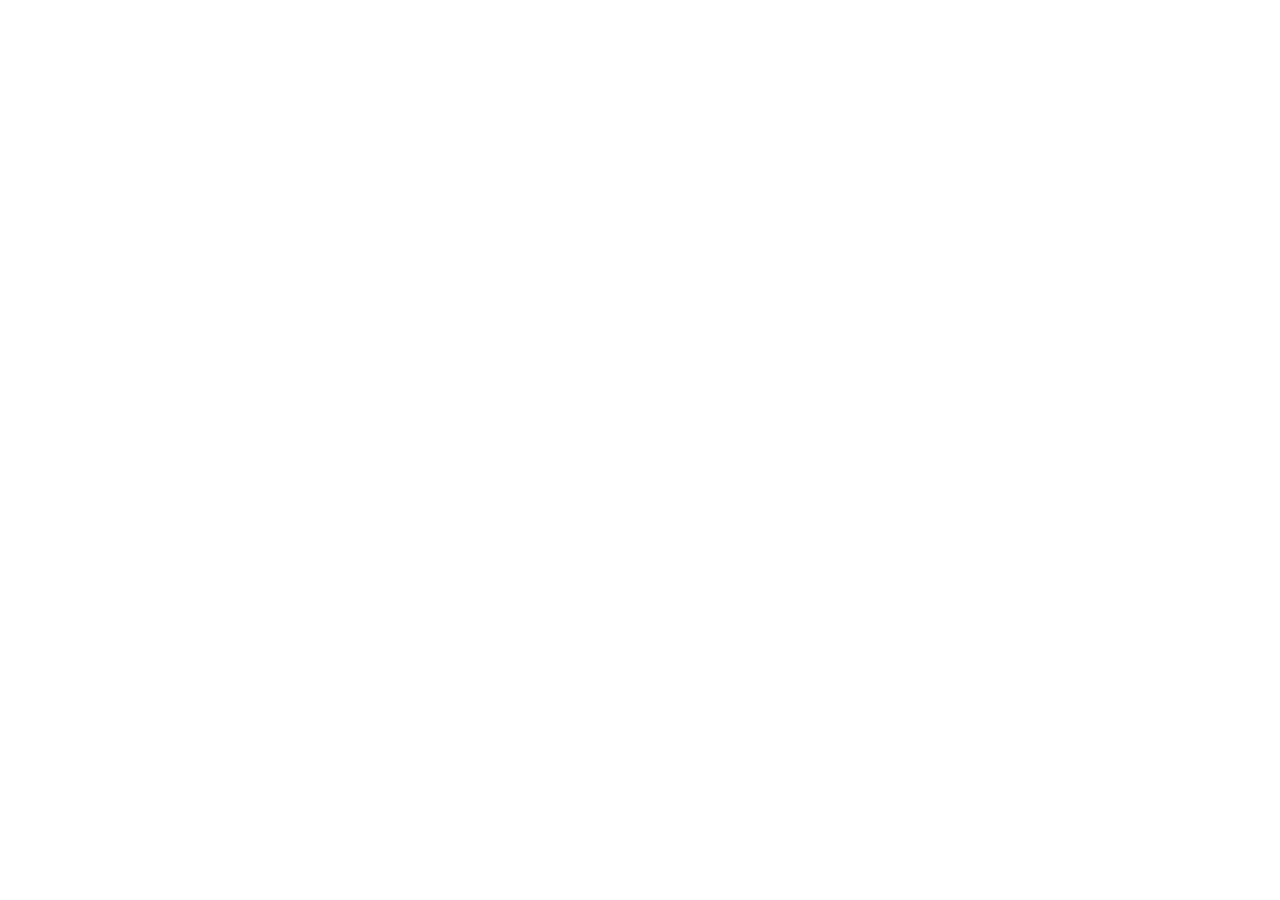
==== commit f87204f1: "Merge branch 'main' of https://github.com/habib-asl/bane-website-new-version" ====
--- a/index.html
+++ b/index.html
@@ -17,11 +17,10 @@
         }
       }(window.location));
     </script>
-    <script type="module" crossorigin src="./assets/index-CXVl7w-7.js"></script>
-    <link rel="stylesheet" crossorigin href="./assets/index-Dy_NnVNt.css">
   </head>
   <body>
     <div id="root"></div>
+    <script type="module" src="/src/main.tsx"></script>
   </body>
 </html>
 
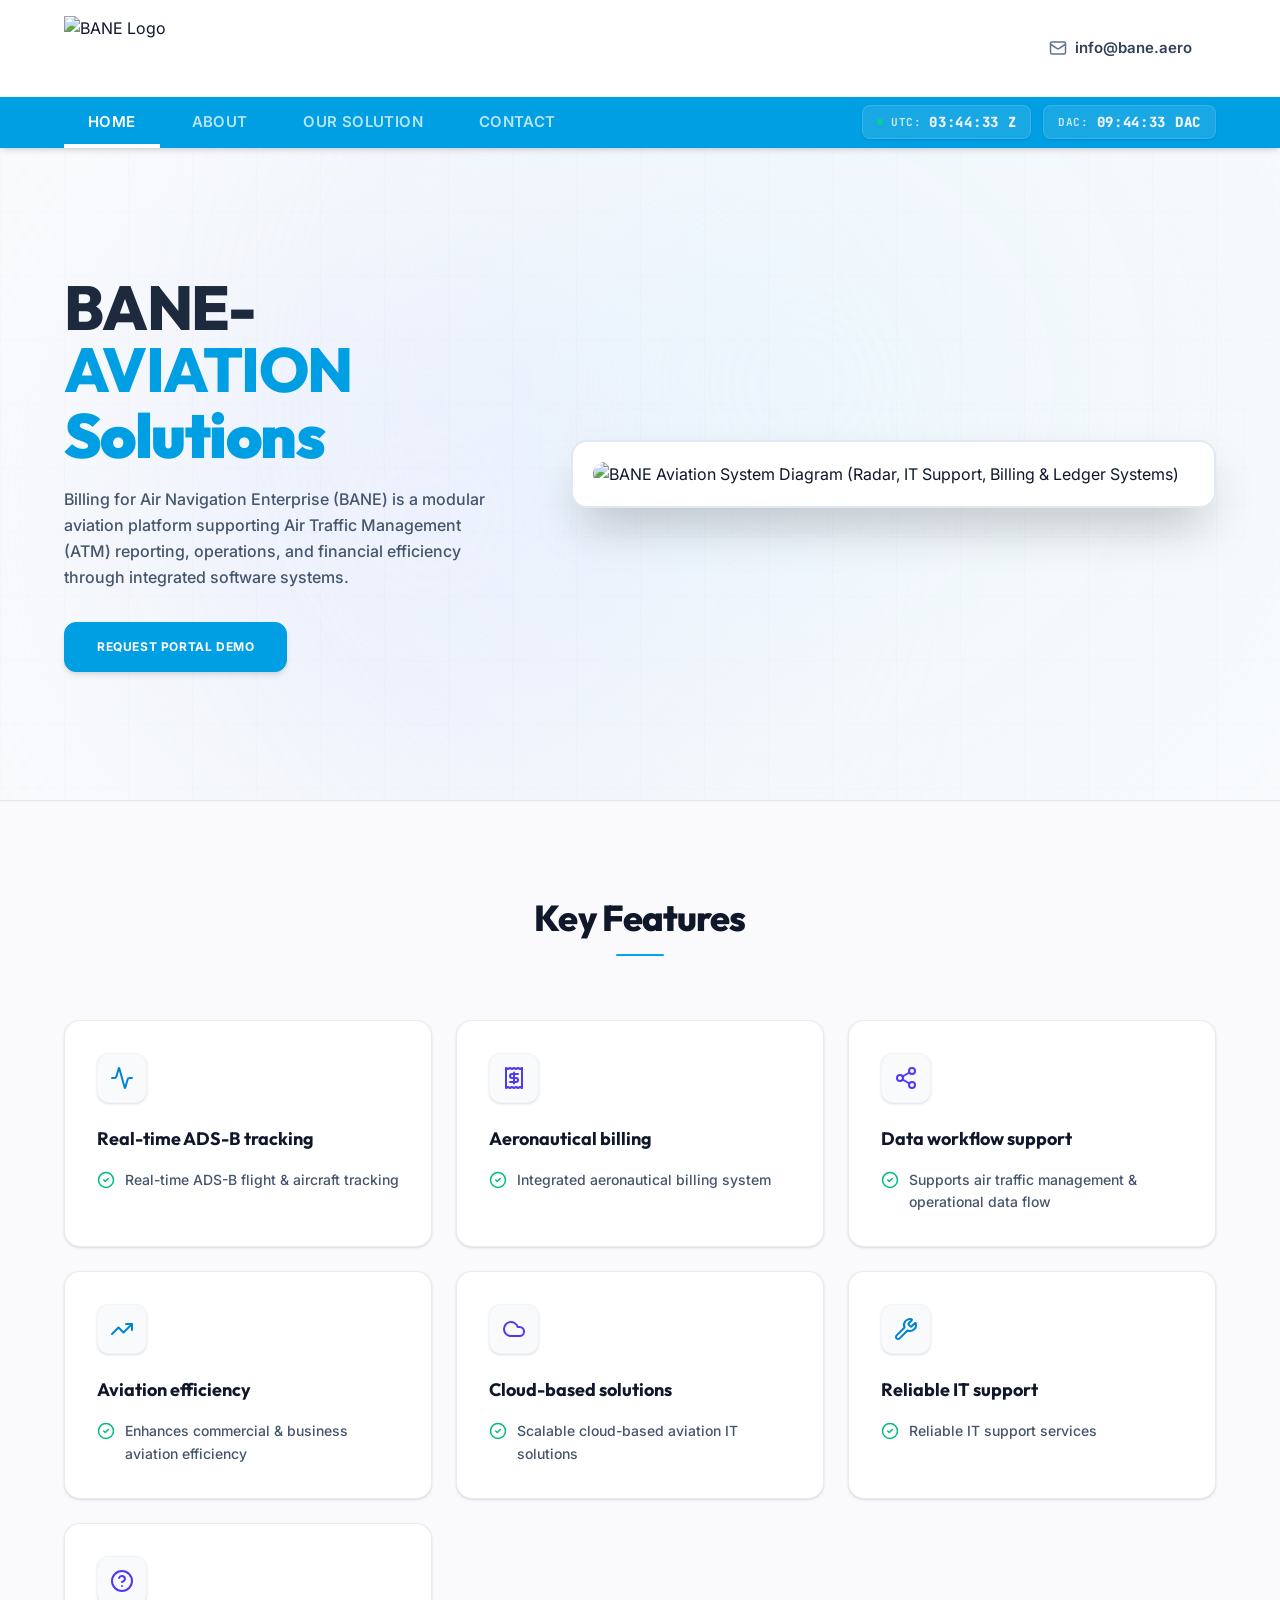
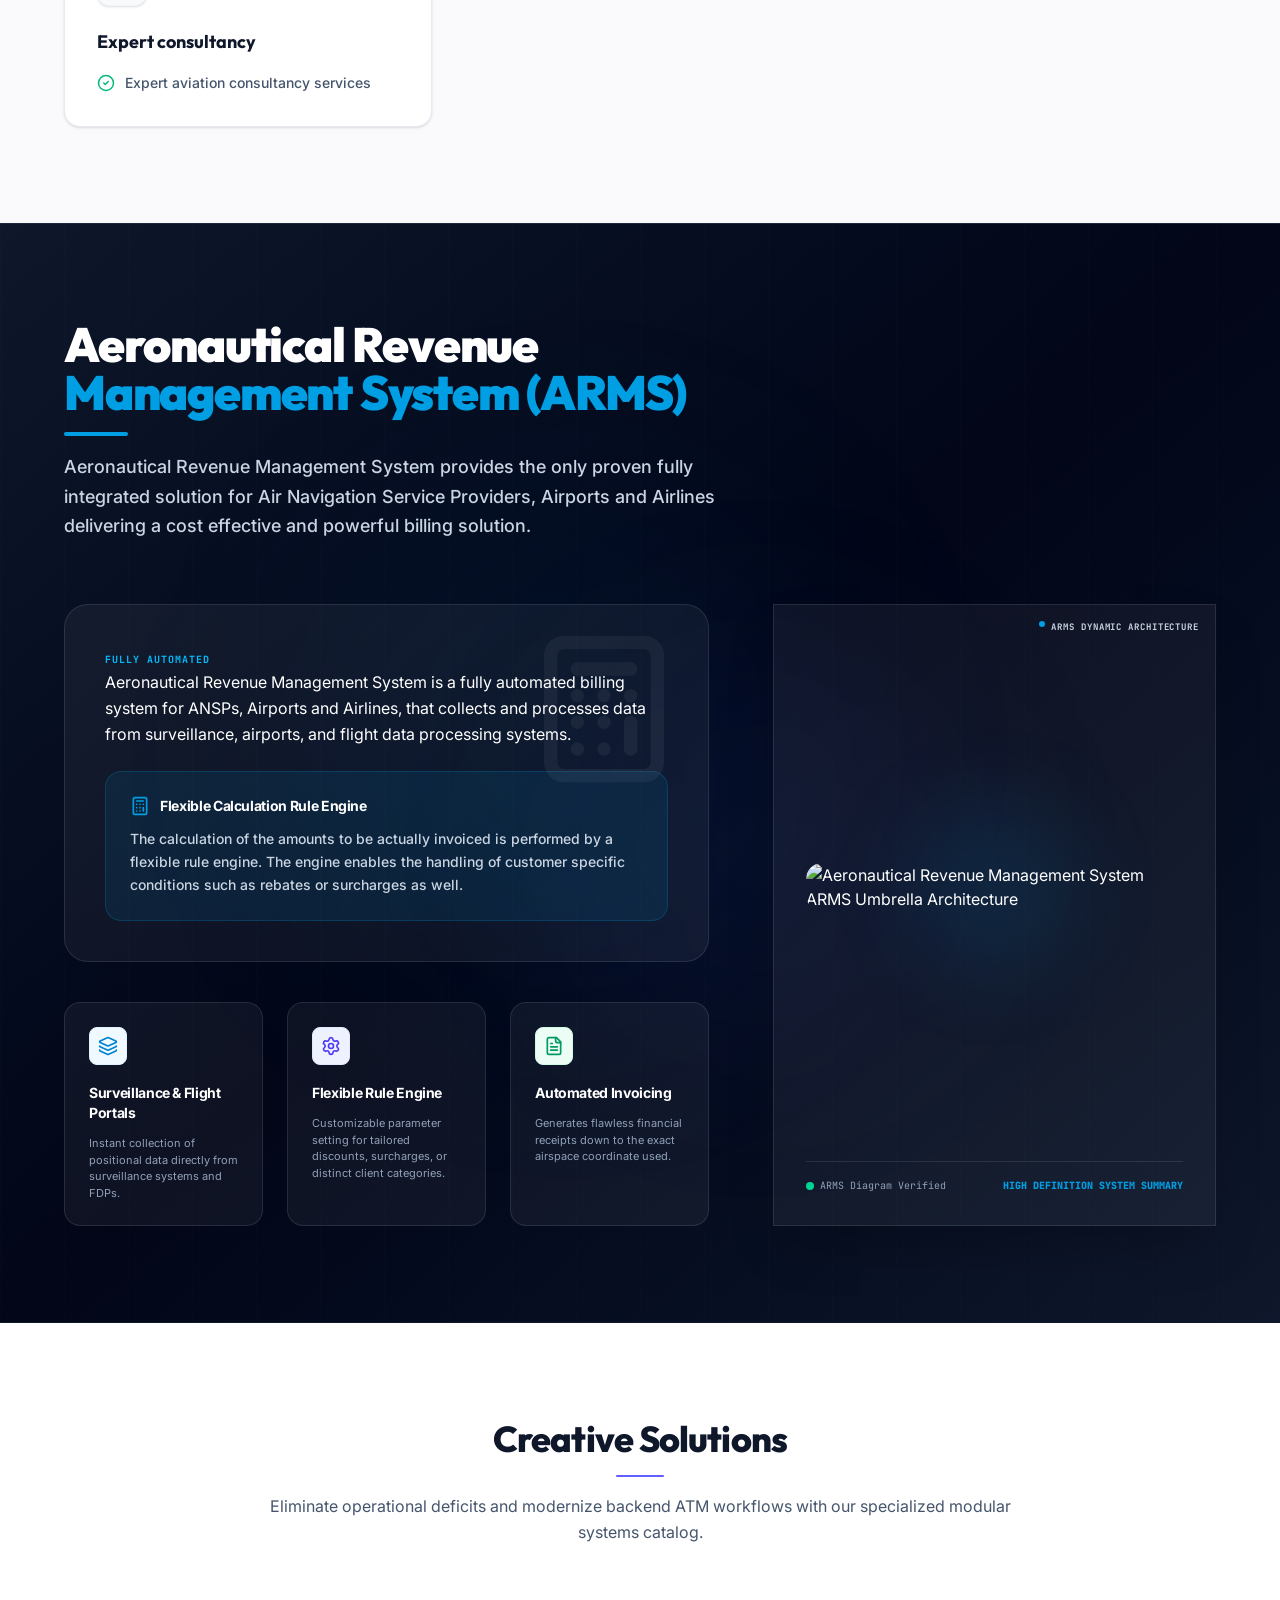
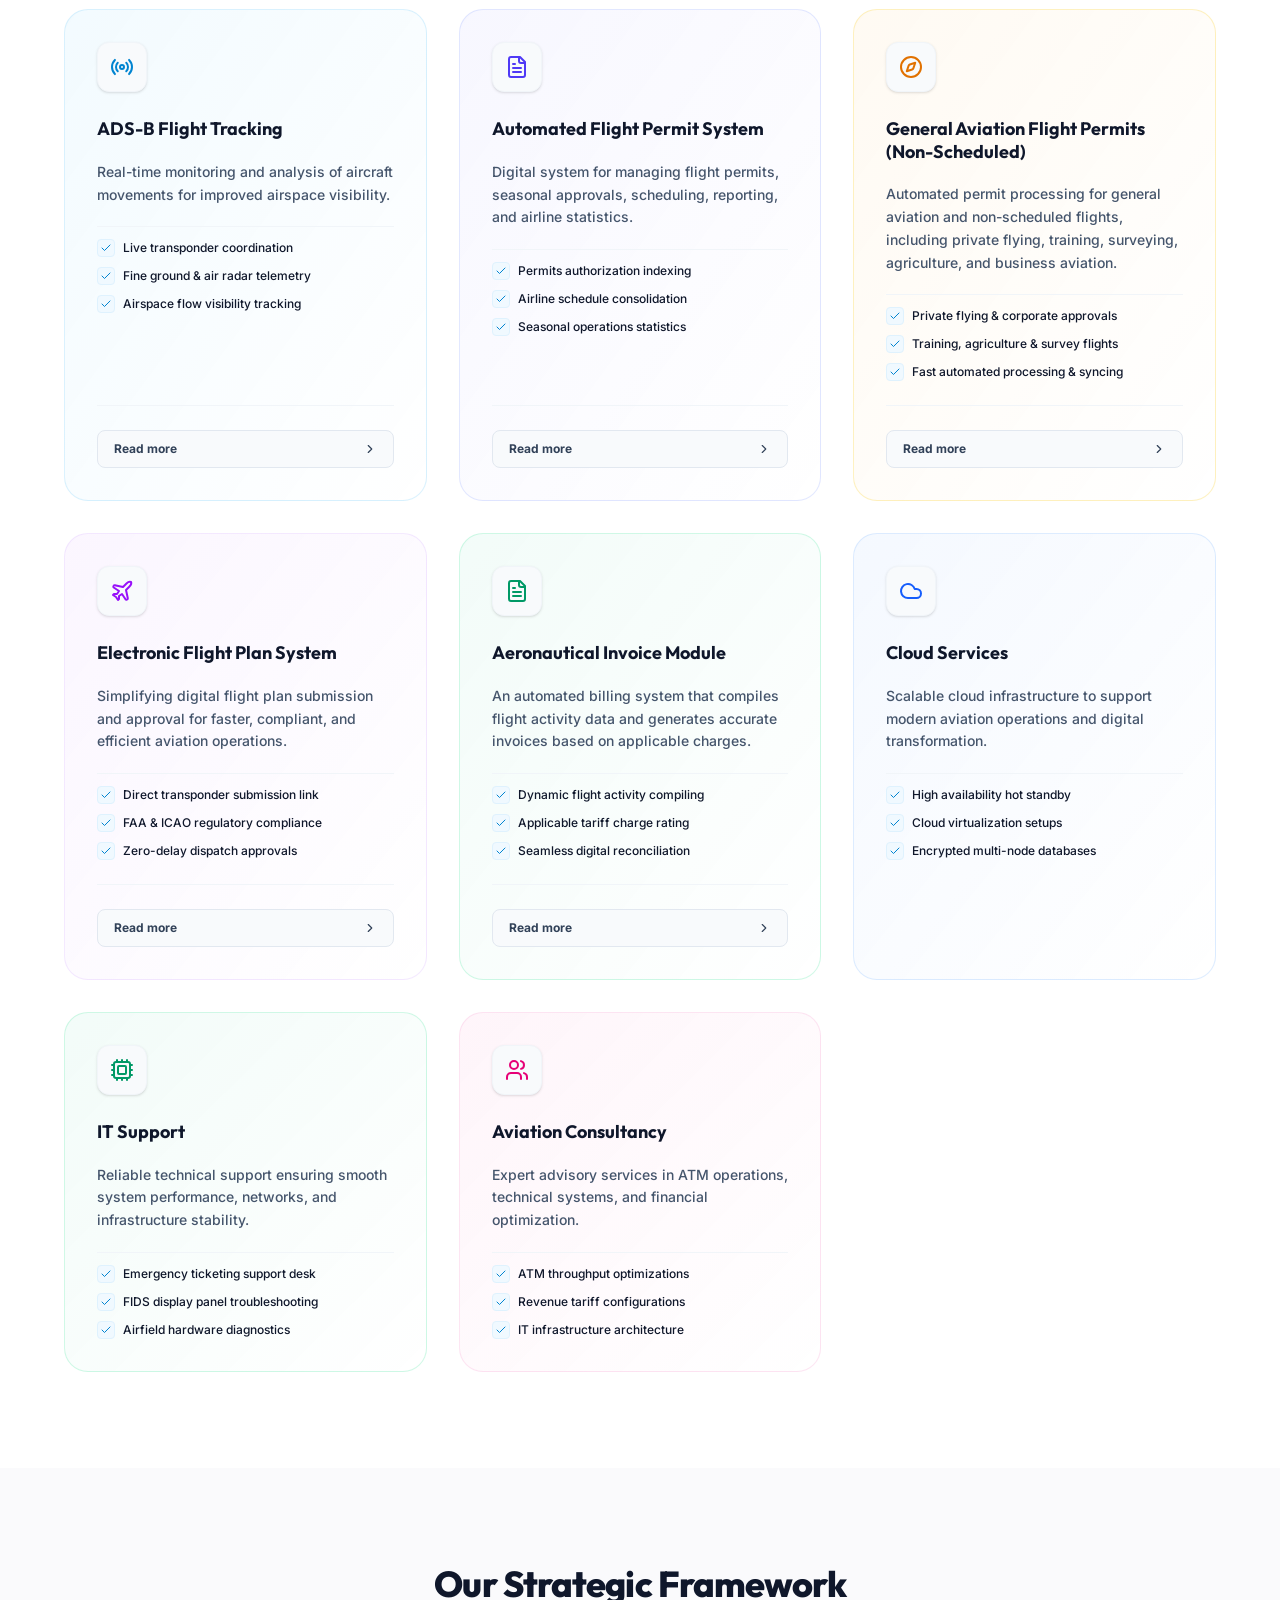
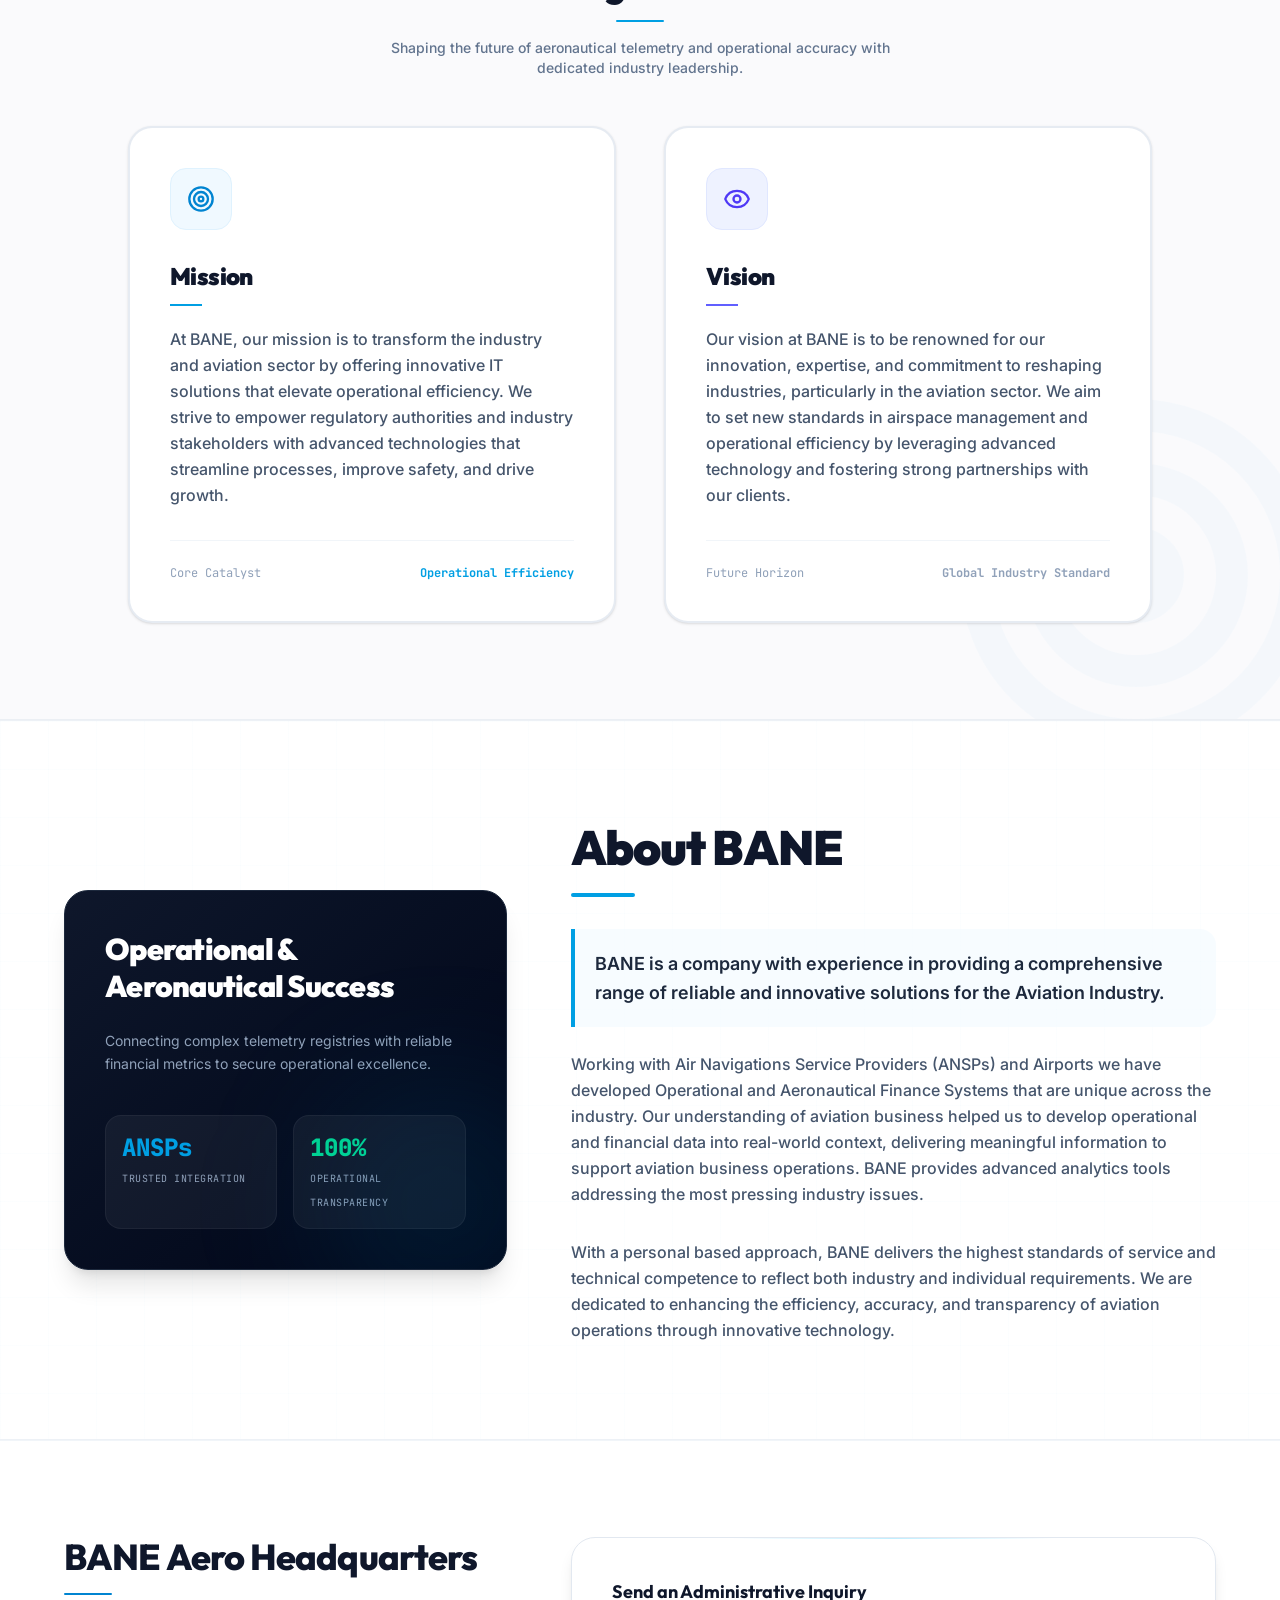
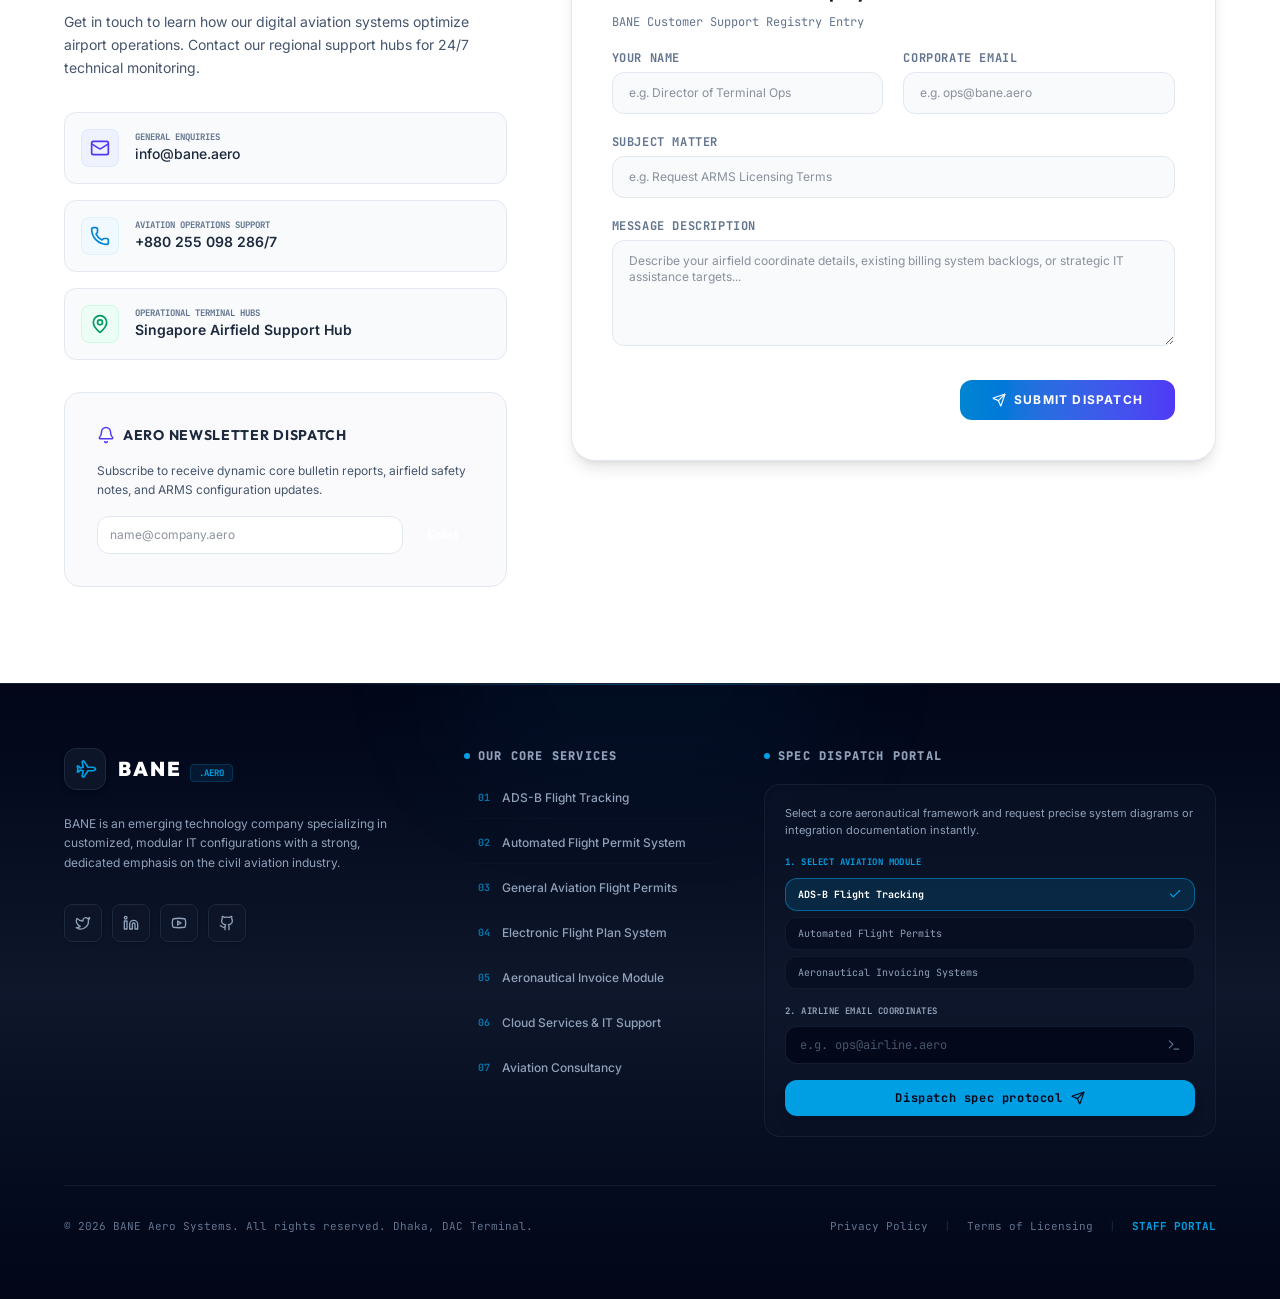
==== commit 0e4aa99d: "Deploying to gh-pages from @ habib-asl/bane-website-new-version@f87204f106341fb61d6e922c1d9a098dd918" ====
--- a/index.html
+++ b/index.html
@@ -17,10 +17,11 @@
         }
       }(window.location));
     </script>
+    <script type="module" crossorigin src="./assets/index-CLW_a3bs.js"></script>
+    <link rel="stylesheet" crossorigin href="./assets/index-6lFGiL6R.css">
   </head>
   <body>
     <div id="root"></div>
-    <script type="module" src="/src/main.tsx"></script>
   </body>
 </html>
 
--- a/assets/index-6lFGiL6R.css
+++ b/assets/index-6lFGiL6R.css
@@ -0,0 +1 @@
+@import"https://fonts.googleapis.com/css2?family=Inter:wght@300;400;500;600;700&family=Outfit:wght@400;500;600;700;800&family=JetBrains+Mono:wght@400;500&display=swap";/*! tailwindcss v4.3.0 | MIT License | https://tailwindcss.com */@layer properties{@supports (((-webkit-hyphens:none)) and (not (margin-trim:inline))) or ((-moz-orient:inline) and (not (color:rgb(from red r g b)))){*,:before,:after,::backdrop{--tw-translate-x:0;--tw-translate-y:0;--tw-translate-z:0;--tw-rotate-x:initial;--tw-rotate-y:initial;--tw-rotate-z:initial;--tw-skew-x:initial;--tw-skew-y:initial;--tw-space-y-reverse:0;--tw-space-x-reverse:0;--tw-border-style:solid;--tw-gradient-position:initial;--tw-gradient-from:#0000;--tw-gradient-via:#0000;--tw-gradient-to:#0000;--tw-gradient-stops:initial;--tw-gradient-via-stops:initial;--tw-gradient-from-position:0%;--tw-gradient-via-position:50%;--tw-gradient-to-position:100%;--tw-leading:initial;--tw-font-weight:initial;--tw-tracking:initial;--tw-shadow:0 0 #0000;--tw-shadow-color:initial;--tw-shadow-alpha:100%;--tw-inset-shadow:0 0 #0000;--tw-inset-shadow-color:initial;--tw-inset-shadow-alpha:100%;--tw-ring-color:initial;--tw-ring-shadow:0 0 #0000;--tw-inset-ring-color:initial;--tw-inset-ring-shadow:0 0 #0000;--tw-ring-inset:initial;--tw-ring-offset-width:0px;--tw-ring-offset-color:#fff;--tw-ring-offset-shadow:0 0 #0000;--tw-blur:initial;--tw-brightness:initial;--tw-contrast:initial;--tw-grayscale:initial;--tw-hue-rotate:initial;--tw-invert:initial;--tw-opacity:initial;--tw-saturate:initial;--tw-sepia:initial;--tw-drop-shadow:initial;--tw-drop-shadow-color:initial;--tw-drop-shadow-alpha:100%;--tw-drop-shadow-size:initial;--tw-backdrop-blur:initial;--tw-backdrop-brightness:initial;--tw-backdrop-contrast:initial;--tw-backdrop-grayscale:initial;--tw-backdrop-hue-rotate:initial;--tw-backdrop-invert:initial;--tw-backdrop-opacity:initial;--tw-backdrop-saturate:initial;--tw-backdrop-sepia:initial;--tw-duration:initial;--tw-ease:initial;--tw-scale-x:1;--tw-scale-y:1;--tw-scale-z:1}}}@layer theme{:root,:host{--font-sans:"Inter", ui-sans-serif, system-ui, sans-serif;--font-mono:"JetBrains Mono", ui-monospace, SFMono-Regular, monospace;--color-red-50:oklch(97.1% .013 17.38);--color-red-100:oklch(93.6% .032 17.717);--color-red-200:oklch(88.5% .062 18.334);--color-red-500:oklch(63.7% .237 25.331);--color-red-700:oklch(50.5% .213 27.518);--color-orange-100:oklch(95.4% .038 75.164);--color-amber-50:oklch(98.7% .022 95.277);--color-amber-100:oklch(96.2% .059 95.617);--color-amber-200:oklch(92.4% .12 95.746);--color-amber-400:oklch(82.8% .189 84.429);--color-amber-500:oklch(76.9% .188 70.08);--color-amber-600:oklch(66.6% .179 58.318);--color-amber-700:oklch(55.5% .163 48.998);--color-amber-900:oklch(41.4% .112 45.904);--color-amber-950:oklch(27.9% .077 45.635);--color-yellow-400:oklch(85.2% .199 91.936);--color-emerald-50:oklch(97.9% .021 166.113);--color-emerald-100:oklch(95% .052 163.051);--color-emerald-200:oklch(90.5% .093 164.15);--color-emerald-400:oklch(76.5% .177 163.223);--color-emerald-500:oklch(69.6% .17 162.48);--color-emerald-600:oklch(59.6% .145 163.225);--color-emerald-700:oklch(50.8% .118 165.612);--color-emerald-800:oklch(43.2% .095 166.913);--color-emerald-900:oklch(37.8% .077 168.94);--color-emerald-950:oklch(26.2% .051 172.552);--color-teal-50:oklch(98.4% .014 180.72);--color-teal-100:oklch(95.3% .051 180.801);--color-teal-600:oklch(60% .118 184.704);--color-teal-700:oklch(51.1% .096 186.391);--color-teal-800:oklch(43.7% .078 188.216);--color-cyan-100:oklch(95.6% .045 203.388);--color-sky-50:oklch(97.7% .013 236.62);--color-sky-100:oklch(95.1% .026 236.824);--color-sky-200:oklch(90.1% .058 230.902);--color-sky-300:oklch(82.8% .111 230.318);--color-sky-400:oklch(74.6% .16 232.661);--color-sky-500:oklch(68.5% .169 237.323);--color-sky-600:oklch(58.8% .158 241.966);--color-sky-700:oklch(50% .134 242.749);--color-sky-800:oklch(44.3% .11 240.79);--color-sky-950:oklch(29.3% .066 243.157);--color-blue-50:oklch(97% .014 254.604);--color-blue-100:oklch(93.2% .032 255.585);--color-blue-200:oklch(88.2% .059 254.128);--color-blue-500:oklch(62.3% .214 259.815);--color-blue-600:oklch(54.6% .245 262.881);--color-indigo-50:oklch(96.2% .018 272.314);--color-indigo-100:oklch(93% .034 272.788);--color-indigo-200:oklch(87% .065 274.039);--color-indigo-300:oklch(78.5% .115 274.713);--color-indigo-400:oklch(67.3% .182 276.935);--color-indigo-500:oklch(58.5% .233 277.117);--color-indigo-600:oklch(51.1% .262 276.966);--color-indigo-700:oklch(45.7% .24 277.023);--color-indigo-900:oklch(35.9% .144 278.697);--color-indigo-950:oklch(25.7% .09 281.288);--color-violet-50:oklch(96.9% .016 293.756);--color-violet-100:oklch(94.3% .029 294.588);--color-violet-600:oklch(54.1% .281 293.009);--color-purple-50:oklch(97.7% .014 308.299);--color-purple-100:oklch(94.6% .033 307.174);--color-purple-200:oklch(90.2% .063 306.703);--color-purple-400:oklch(71.4% .203 305.504);--color-purple-500:oklch(62.7% .265 303.9);--color-purple-600:oklch(55.8% .288 302.321);--color-purple-700:oklch(49.6% .265 301.924);--color-purple-900:oklch(38.1% .176 304.987);--color-purple-950:oklch(29.1% .149 302.717);--color-pink-50:oklch(97.1% .014 343.198);--color-pink-200:oklch(89.9% .061 343.231);--color-pink-500:oklch(65.6% .241 354.308);--color-pink-600:oklch(59.2% .249 .584);--color-rose-50:oklch(96.9% .015 12.422);--color-rose-100:oklch(94.1% .03 12.58);--color-rose-200:oklch(89.2% .058 10.001);--color-rose-600:oklch(58.6% .253 17.585);--color-rose-700:oklch(51.4% .222 16.935);--color-slate-50:oklch(98.4% .003 247.858);--color-slate-100:oklch(96.8% .007 247.896);--color-slate-200:oklch(92.9% .013 255.508);--color-slate-300:oklch(86.9% .022 252.894);--color-slate-400:oklch(70.4% .04 256.788);--color-slate-500:oklch(55.4% .046 257.417);--color-slate-600:oklch(44.6% .043 257.281);--color-slate-700:oklch(37.2% .044 257.287);--color-slate-800:oklch(27.9% .041 260.031);--color-slate-900:oklch(20.8% .042 265.755);--color-slate-950:oklch(12.9% .042 264.695);--color-white:#fff;--spacing:.25rem;--container-xs:20rem;--container-sm:24rem;--container-md:28rem;--container-lg:32rem;--container-xl:36rem;--container-2xl:42rem;--container-3xl:48rem;--container-4xl:56rem;--container-5xl:64rem;--text-xs:.75rem;--text-xs--line-height:calc(1 / .75);--text-sm:.875rem;--text-sm--line-height:calc(1.25 / .875);--text-base:1rem;--text-base--line-height: 1.5 ;--text-lg:1.125rem;--text-lg--line-height:calc(1.75 / 1.125);--text-xl:1.25rem;--text-xl--line-height:calc(1.75 / 1.25);--text-2xl:1.5rem;--text-2xl--line-height:calc(2 / 1.5);--text-3xl:1.875rem;--text-3xl--line-height: 1.2 ;--text-4xl:2.25rem;--text-4xl--line-height:calc(2.5 / 2.25);--text-5xl:3rem;--text-5xl--line-height:1;--text-6xl:3.75rem;--text-6xl--line-height:1;--font-weight-light:300;--font-weight-normal:400;--font-weight-medium:500;--font-weight-semibold:600;--font-weight-bold:700;--font-weight-extrabold:800;--font-weight-black:900;--tracking-tight:-.025em;--tracking-wide:.025em;--tracking-wider:.05em;--tracking-widest:.1em;--leading-tight:1.25;--leading-snug:1.375;--leading-normal:1.5;--leading-relaxed:1.625;--radius-md:.375rem;--radius-lg:.5rem;--radius-xl:.75rem;--radius-2xl:1rem;--radius-3xl:1.5rem;--ease-out:cubic-bezier(0, 0, .2, 1);--ease-in-out:cubic-bezier(.4, 0, .2, 1);--animate-spin:spin 1s linear infinite;--animate-ping:ping 1s cubic-bezier(0, 0, .2, 1) infinite;--animate-pulse:pulse 2s cubic-bezier(.4, 0, .6, 1) infinite;--animate-bounce:bounce 1s infinite;--blur-sm:8px;--blur-2xl:40px;--blur-3xl:64px;--aspect-video:16 / 9;--default-transition-duration:.15s;--default-transition-timing-function:cubic-bezier(.4, 0, .2, 1);--default-font-family:var(--font-sans);--default-mono-font-family:var(--font-mono);--font-display:"Outfit", sans-serif}}@layer base{*,:after,:before,::backdrop{box-sizing:border-box;border:0 solid;margin:0;padding:0}::file-selector-button{box-sizing:border-box;border:0 solid;margin:0;padding:0}html,:host{-webkit-text-size-adjust:100%;-moz-tab-size:4;tab-size:4;line-height:1.5;font-family:var(--default-font-family,ui-sans-serif, system-ui, sans-serif, "Apple Color Emoji", "Segoe UI Emoji", "Segoe UI Symbol", "Noto Color Emoji");font-feature-settings:var(--default-font-feature-settings,normal);font-variation-settings:var(--default-font-variation-settings,normal);-webkit-tap-highlight-color:transparent}hr{height:0;color:inherit;border-top-width:1px}abbr:where([title]){-webkit-text-decoration:underline dotted;text-decoration:underline dotted}h1,h2,h3,h4,h5,h6{font-size:inherit;font-weight:inherit}a{color:inherit;-webkit-text-decoration:inherit;text-decoration:inherit}b,strong{font-weight:bolder}code,kbd,samp,pre{font-family:var(--default-mono-font-family,ui-monospace, SFMono-Regular, Menlo, Monaco, Consolas, "Liberation Mono", "Courier New", monospace);font-feature-settings:var(--default-mono-font-feature-settings,normal);font-variation-settings:var(--default-mono-font-variation-settings,normal);font-size:1em}small{font-size:80%}sub,sup{vertical-align:baseline;font-size:75%;line-height:0;position:relative}sub{bottom:-.25em}sup{top:-.5em}table{text-indent:0;border-color:inherit;border-collapse:collapse}:-moz-focusring{outline:auto}progress{vertical-align:baseline}summary{display:list-item}ol,ul,menu{list-style:none}img,svg,video,canvas,audio,iframe,embed,object{vertical-align:middle;display:block}img,video{max-width:100%;height:auto}button,input,select,optgroup,textarea{font:inherit;font-feature-settings:inherit;font-variation-settings:inherit;letter-spacing:inherit;color:inherit;opacity:1;background-color:#0000;border-radius:0}::file-selector-button{font:inherit;font-feature-settings:inherit;font-variation-settings:inherit;letter-spacing:inherit;color:inherit;opacity:1;background-color:#0000;border-radius:0}:where(select:is([multiple],[size])) optgroup{font-weight:bolder}:where(select:is([multiple],[size])) optgroup option{padding-inline-start:20px}::file-selector-button{margin-inline-end:4px}::placeholder{opacity:1}@supports (not ((-webkit-appearance:-apple-pay-button))) or (contain-intrinsic-size:1px){::placeholder{color:currentColor}@supports (color:color-mix(in lab,red,red)){::placeholder{color:color-mix(in oklab,currentcolor 50%,transparent)}}}textarea{resize:vertical}::-webkit-search-decoration{-webkit-appearance:none}::-webkit-date-and-time-value{min-height:1lh;text-align:inherit}::-webkit-datetime-edit{display:inline-flex}::-webkit-datetime-edit-fields-wrapper{padding:0}::-webkit-datetime-edit{padding-block:0}::-webkit-datetime-edit-year-field{padding-block:0}::-webkit-datetime-edit-month-field{padding-block:0}::-webkit-datetime-edit-day-field{padding-block:0}::-webkit-datetime-edit-hour-field{padding-block:0}::-webkit-datetime-edit-minute-field{padding-block:0}::-webkit-datetime-edit-second-field{padding-block:0}::-webkit-datetime-edit-millisecond-field{padding-block:0}::-webkit-datetime-edit-meridiem-field{padding-block:0}::-webkit-calendar-picker-indicator{line-height:1}:-moz-ui-invalid{box-shadow:none}button,input:where([type=button],[type=reset],[type=submit]){-webkit-appearance:button;-moz-appearance:button;appearance:button}::file-selector-button{-webkit-appearance:button;-moz-appearance:button;appearance:button}::-webkit-inner-spin-button{height:auto}::-webkit-outer-spin-button{height:auto}[hidden]:where(:not([hidden=until-found])){display:none!important}}@layer components;@layer utilities{.pointer-events-none{pointer-events:none}.visible{visibility:visible}.absolute{position:absolute}.fixed{position:fixed}.relative{position:relative}.static{position:static}.sticky{position:sticky}.inset-0{inset:calc(var(--spacing) * 0)}.-top-24{top:calc(var(--spacing) * -24)}.top-0{top:calc(var(--spacing) * 0)}.top-1\/2{top:50%}.top-1\/4{top:25%}.top-1\/10{top:10%}.top-3{top:calc(var(--spacing) * 3)}.top-3\.5{top:calc(var(--spacing) * 3.5)}.top-4{top:calc(var(--spacing) * 4)}.top-6{top:calc(var(--spacing) * 6)}.top-12{top:calc(var(--spacing) * 12)}.-right-16{right:calc(var(--spacing) * -16)}.-right-24{right:calc(var(--spacing) * -24)}.right-0{right:calc(var(--spacing) * 0)}.right-1\/4{right:25%}.right-1\/10{right:10%}.right-3\.5{right:calc(var(--spacing) * 3.5)}.right-4{right:calc(var(--spacing) * 4)}.right-12{right:calc(var(--spacing) * 12)}.-bottom-16{bottom:calc(var(--spacing) * -16)}.-bottom-24{bottom:calc(var(--spacing) * -24)}.bottom-0{bottom:calc(var(--spacing) * 0)}.bottom-1\/4{bottom:25%}.bottom-1\/10{bottom:10%}.bottom-4{bottom:calc(var(--spacing) * 4)}.left-0{left:calc(var(--spacing) * 0)}.left-1\/2{left:50%}.left-1\/4{left:25%}.left-1\/10{left:10%}.left-3\.5{left:calc(var(--spacing) * 3.5)}.left-4{left:calc(var(--spacing) * 4)}.left-6{left:calc(var(--spacing) * 6)}.z-0{z-index:0}.z-10{z-index:10}.z-50{z-index:50}.col-span-2{grid-column:span 2/span 2}.col-span-12{grid-column:span 12/span 12}.container{width:100%}@media(min-width:40rem){.container{max-width:40rem}}@media(min-width:48rem){.container{max-width:48rem}}@media(min-width:64rem){.container{max-width:64rem}}@media(min-width:80rem){.container{max-width:80rem}}@media(min-width:96rem){.container{max-width:96rem}}.-m-8{margin:calc(var(--spacing) * -8)}.mx-auto{margin-inline:auto}.my-4{margin-block:calc(var(--spacing) * 4)}.mt-0\.5{margin-top:calc(var(--spacing) * .5)}.mt-1{margin-top:calc(var(--spacing) * 1)}.mt-1\.5{margin-top:calc(var(--spacing) * 1.5)}.mt-2{margin-top:calc(var(--spacing) * 2)}.mt-4{margin-top:calc(var(--spacing) * 4)}.mt-6{margin-top:calc(var(--spacing) * 6)}.mt-8{margin-top:calc(var(--spacing) * 8)}.mt-10{margin-top:calc(var(--spacing) * 10)}.mt-12{margin-top:calc(var(--spacing) * 12)}.mr-1{margin-right:calc(var(--spacing) * 1)}.mr-4{margin-right:calc(var(--spacing) * 4)}.mb-1{margin-bottom:calc(var(--spacing) * 1)}.mb-2{margin-bottom:calc(var(--spacing) * 2)}.mb-3{margin-bottom:calc(var(--spacing) * 3)}.mb-4{margin-bottom:calc(var(--spacing) * 4)}.ml-2{margin-left:calc(var(--spacing) * 2)}.line-clamp-2{-webkit-line-clamp:2;-webkit-box-orient:vertical;display:-webkit-box;overflow:hidden}.line-clamp-3{-webkit-line-clamp:3;-webkit-box-orient:vertical;display:-webkit-box;overflow:hidden}.block{display:block}.contents{display:contents}.flex{display:flex}.grid{display:grid}.hidden{display:none}.inline-block{display:inline-block}.inline-flex{display:inline-flex}.aspect-video{aspect-ratio:var(--aspect-video)}.h-0\.5{height:calc(var(--spacing) * .5)}.h-1{height:calc(var(--spacing) * 1)}.h-1\.5{height:calc(var(--spacing) * 1.5)}.h-2{height:calc(var(--spacing) * 2)}.h-3{height:calc(var(--spacing) * 3)}.h-3\.5{height:calc(var(--spacing) * 3.5)}.h-4{height:calc(var(--spacing) * 4)}.h-4\.5{height:calc(var(--spacing) * 4.5)}.h-5{height:calc(var(--spacing) * 5)}.h-5\.5{height:calc(var(--spacing) * 5.5)}.h-6{height:calc(var(--spacing) * 6)}.h-7{height:calc(var(--spacing) * 7)}.h-8{height:calc(var(--spacing) * 8)}.h-10{height:calc(var(--spacing) * 10)}.h-12{height:calc(var(--spacing) * 12)}.h-16{height:calc(var(--spacing) * 16)}.h-40{height:calc(var(--spacing) * 40)}.h-44{height:calc(var(--spacing) * 44)}.h-48{height:calc(var(--spacing) * 48)}.h-64{height:calc(var(--spacing) * 64)}.h-80{height:calc(var(--spacing) * 80)}.h-96{height:calc(var(--spacing) * 96)}.h-\[1px\]{height:1px}.h-\[38px\]{height:38px}.h-\[40vh\]{height:40vh}.h-\[46px\]{height:46px}.h-\[400px\]{height:400px}.h-\[500px\]{height:500px}.h-\[600px\]{height:600px}.h-\[700px\]{height:700px}.h-auto{height:auto}.h-full{height:100%}.h-px{height:1px}.max-h-\[90vh\]{max-height:90vh}.max-h-\[380px\]{max-height:380px}.min-h-\[50vh\]{min-height:50vh}.min-h-\[70vh\]{min-height:70vh}.min-h-\[250px\]{min-height:250px}.min-h-\[350px\]{min-height:350px}.min-h-screen{min-height:100vh}.w-1\.5{width:calc(var(--spacing) * 1.5)}.w-1\/2{width:50%}.w-2{width:calc(var(--spacing) * 2)}.w-3{width:calc(var(--spacing) * 3)}.w-3\.5{width:calc(var(--spacing) * 3.5)}.w-4{width:calc(var(--spacing) * 4)}.w-4\.5{width:calc(var(--spacing) * 4.5)}.w-5{width:calc(var(--spacing) * 5)}.w-5\.5{width:calc(var(--spacing) * 5.5)}.w-6{width:calc(var(--spacing) * 6)}.w-7{width:calc(var(--spacing) * 7)}.w-8{width:calc(var(--spacing) * 8)}.w-10{width:calc(var(--spacing) * 10)}.w-12{width:calc(var(--spacing) * 12)}.w-16{width:calc(var(--spacing) * 16)}.w-40{width:calc(var(--spacing) * 40)}.w-44{width:calc(var(--spacing) * 44)}.w-64{width:calc(var(--spacing) * 64)}.w-80{width:calc(var(--spacing) * 80)}.w-96{width:calc(var(--spacing) * 96)}.w-\[400px\]{width:400px}.w-\[500px\]{width:500px}.w-\[600px\]{width:600px}.w-\[700px\]{width:700px}.w-auto{width:auto}.w-full{width:100%}.max-w-2xl{max-width:var(--container-2xl)}.max-w-3xl{max-width:var(--container-3xl)}.max-w-4xl{max-width:var(--container-4xl)}.max-w-5xl{max-width:var(--container-5xl)}.max-w-\[80\%\]{max-width:80%}.max-w-\[140px\]{max-width:140px}.max-w-\[820px\]{max-width:820px}.max-w-\[1600px\]{max-width:1600px}.max-w-lg{max-width:var(--container-lg)}.max-w-md{max-width:var(--container-md)}.max-w-sm{max-width:var(--container-sm)}.max-w-xl{max-width:var(--container-xl)}.max-w-xs{max-width:var(--container-xs)}.flex-shrink-0,.shrink-0{flex-shrink:0}.flex-grow{flex-grow:1}.-translate-x-1\/2{--tw-translate-x: -50% ;translate:var(--tw-translate-x) var(--tw-translate-y)}.-translate-x-2{--tw-translate-x:calc(var(--spacing) * -2);translate:var(--tw-translate-x) var(--tw-translate-y)}.translate-x-12{--tw-translate-x:calc(var(--spacing) * 12);translate:var(--tw-translate-x) var(--tw-translate-y)}.-translate-y-1\/2{--tw-translate-y: -50% ;translate:var(--tw-translate-x) var(--tw-translate-y)}.-translate-y-12{--tw-translate-y:calc(var(--spacing) * -12);translate:var(--tw-translate-x) var(--tw-translate-y)}.translate-y-12{--tw-translate-y:calc(var(--spacing) * 12);translate:var(--tw-translate-x) var(--tw-translate-y)}.-rotate-45{rotate:-45deg}.rotate-45{rotate:45deg}.transform{transform:var(--tw-rotate-x,) var(--tw-rotate-y,) var(--tw-rotate-z,) var(--tw-skew-x,) var(--tw-skew-y,)}.animate-bounce{animation:var(--animate-bounce)}.animate-ping{animation:var(--animate-ping)}.animate-pulse{animation:var(--animate-pulse)}.animate-spin{animation:var(--animate-spin)}.cursor-default{cursor:default}.cursor-pointer{cursor:pointer}.appearance-none{-webkit-appearance:none;-moz-appearance:none;appearance:none}.grid-cols-1{grid-template-columns:repeat(1,minmax(0,1fr))}.grid-cols-2{grid-template-columns:repeat(2,minmax(0,1fr))}.grid-cols-3{grid-template-columns:repeat(3,minmax(0,1fr))}.grid-cols-7{grid-template-columns:repeat(7,minmax(0,1fr))}.flex-col{flex-direction:column}.flex-wrap{flex-wrap:wrap}.items-baseline{align-items:baseline}.items-center{align-items:center}.items-end{align-items:flex-end}.items-start{align-items:flex-start}.items-stretch{align-items:stretch}.justify-between{justify-content:space-between}.justify-center{justify-content:center}.justify-end{justify-content:flex-end}.gap-1{gap:calc(var(--spacing) * 1)}.gap-1\.5{gap:calc(var(--spacing) * 1.5)}.gap-2{gap:calc(var(--spacing) * 2)}.gap-3{gap:calc(var(--spacing) * 3)}.gap-4{gap:calc(var(--spacing) * 4)}.gap-5{gap:calc(var(--spacing) * 5)}.gap-6{gap:calc(var(--spacing) * 6)}.gap-8{gap:calc(var(--spacing) * 8)}.gap-10{gap:calc(var(--spacing) * 10)}.gap-12{gap:calc(var(--spacing) * 12)}.gap-16{gap:calc(var(--spacing) * 16)}:where(.space-y-0>:not(:last-child)){--tw-space-y-reverse:0;margin-block-start:calc(calc(var(--spacing) * 0) * var(--tw-space-y-reverse));margin-block-end:calc(calc(var(--spacing) * 0) * calc(1 - var(--tw-space-y-reverse)))}:where(.space-y-0\.5>:not(:last-child)){--tw-space-y-reverse:0;margin-block-start:calc(calc(var(--spacing) * .5) * var(--tw-space-y-reverse));margin-block-end:calc(calc(var(--spacing) * .5) * calc(1 - var(--tw-space-y-reverse)))}:where(.space-y-1>:not(:last-child)){--tw-space-y-reverse:0;margin-block-start:calc(calc(var(--spacing) * 1) * var(--tw-space-y-reverse));margin-block-end:calc(calc(var(--spacing) * 1) * calc(1 - var(--tw-space-y-reverse)))}:where(.space-y-1\.5>:not(:last-child)){--tw-space-y-reverse:0;margin-block-start:calc(calc(var(--spacing) * 1.5) * var(--tw-space-y-reverse));margin-block-end:calc(calc(var(--spacing) * 1.5) * calc(1 - var(--tw-space-y-reverse)))}:where(.space-y-2>:not(:last-child)){--tw-space-y-reverse:0;margin-block-start:calc(calc(var(--spacing) * 2) * var(--tw-space-y-reverse));margin-block-end:calc(calc(var(--spacing) * 2) * calc(1 - var(--tw-space-y-reverse)))}:where(.space-y-2\.5>:not(:last-child)){--tw-space-y-reverse:0;margin-block-start:calc(calc(var(--spacing) * 2.5) * var(--tw-space-y-reverse));margin-block-end:calc(calc(var(--spacing) * 2.5) * calc(1 - var(--tw-space-y-reverse)))}:where(.space-y-3>:not(:last-child)){--tw-space-y-reverse:0;margin-block-start:calc(calc(var(--spacing) * 3) * var(--tw-space-y-reverse));margin-block-end:calc(calc(var(--spacing) * 3) * calc(1 - var(--tw-space-y-reverse)))}:where(.space-y-3\.5>:not(:last-child)){--tw-space-y-reverse:0;margin-block-start:calc(calc(var(--spacing) * 3.5) * var(--tw-space-y-reverse));margin-block-end:calc(calc(var(--spacing) * 3.5) * calc(1 - var(--tw-space-y-reverse)))}:where(.space-y-4>:not(:last-child)){--tw-space-y-reverse:0;margin-block-start:calc(calc(var(--spacing) * 4) * var(--tw-space-y-reverse));margin-block-end:calc(calc(var(--spacing) * 4) * calc(1 - var(--tw-space-y-reverse)))}:where(.space-y-5>:not(:last-child)){--tw-space-y-reverse:0;margin-block-start:calc(calc(var(--spacing) * 5) * var(--tw-space-y-reverse));margin-block-end:calc(calc(var(--spacing) * 5) * calc(1 - var(--tw-space-y-reverse)))}:where(.space-y-6>:not(:last-child)){--tw-space-y-reverse:0;margin-block-start:calc(calc(var(--spacing) * 6) * var(--tw-space-y-reverse));margin-block-end:calc(calc(var(--spacing) * 6) * calc(1 - var(--tw-space-y-reverse)))}:where(.space-y-8>:not(:last-child)){--tw-space-y-reverse:0;margin-block-start:calc(calc(var(--spacing) * 8) * var(--tw-space-y-reverse));margin-block-end:calc(calc(var(--spacing) * 8) * calc(1 - var(--tw-space-y-reverse)))}:where(.space-y-10>:not(:last-child)){--tw-space-y-reverse:0;margin-block-start:calc(calc(var(--spacing) * 10) * var(--tw-space-y-reverse));margin-block-end:calc(calc(var(--spacing) * 10) * calc(1 - var(--tw-space-y-reverse)))}:where(.space-y-12>:not(:last-child)){--tw-space-y-reverse:0;margin-block-start:calc(calc(var(--spacing) * 12) * var(--tw-space-y-reverse));margin-block-end:calc(calc(var(--spacing) * 12) * calc(1 - var(--tw-space-y-reverse)))}:where(.space-y-16>:not(:last-child)){--tw-space-y-reverse:0;margin-block-start:calc(calc(var(--spacing) * 16) * var(--tw-space-y-reverse));margin-block-end:calc(calc(var(--spacing) * 16) * calc(1 - var(--tw-space-y-reverse)))}:where(.space-x-1>:not(:last-child)){--tw-space-x-reverse:0;margin-inline-start:calc(calc(var(--spacing) * 1) * var(--tw-space-x-reverse));margin-inline-end:calc(calc(var(--spacing) * 1) * calc(1 - var(--tw-space-x-reverse)))}:where(.space-x-1\.5>:not(:last-child)){--tw-space-x-reverse:0;margin-inline-start:calc(calc(var(--spacing) * 1.5) * var(--tw-space-x-reverse));margin-inline-end:calc(calc(var(--spacing) * 1.5) * calc(1 - var(--tw-space-x-reverse)))}:where(.space-x-2>:not(:last-child)){--tw-space-x-reverse:0;margin-inline-start:calc(calc(var(--spacing) * 2) * var(--tw-space-x-reverse));margin-inline-end:calc(calc(var(--spacing) * 2) * calc(1 - var(--tw-space-x-reverse)))}:where(.space-x-2\.5>:not(:last-child)){--tw-space-x-reverse:0;margin-inline-start:calc(calc(var(--spacing) * 2.5) * var(--tw-space-x-reverse));margin-inline-end:calc(calc(var(--spacing) * 2.5) * calc(1 - var(--tw-space-x-reverse)))}:where(.space-x-3>:not(:last-child)){--tw-space-x-reverse:0;margin-inline-start:calc(calc(var(--spacing) * 3) * var(--tw-space-x-reverse));margin-inline-end:calc(calc(var(--spacing) * 3) * calc(1 - var(--tw-space-x-reverse)))}:where(.space-x-3\.5>:not(:last-child)){--tw-space-x-reverse:0;margin-inline-start:calc(calc(var(--spacing) * 3.5) * var(--tw-space-x-reverse));margin-inline-end:calc(calc(var(--spacing) * 3.5) * calc(1 - var(--tw-space-x-reverse)))}:where(.space-x-4>:not(:last-child)){--tw-space-x-reverse:0;margin-inline-start:calc(calc(var(--spacing) * 4) * var(--tw-space-x-reverse));margin-inline-end:calc(calc(var(--spacing) * 4) * calc(1 - var(--tw-space-x-reverse)))}:where(.space-x-6>:not(:last-child)){--tw-space-x-reverse:0;margin-inline-start:calc(calc(var(--spacing) * 6) * var(--tw-space-x-reverse));margin-inline-end:calc(calc(var(--spacing) * 6) * calc(1 - var(--tw-space-x-reverse)))}.truncate{text-overflow:ellipsis;white-space:nowrap;overflow:hidden}.overflow-hidden{overflow:hidden}.overflow-x-auto{overflow-x:auto}.rounded{border-radius:.25rem}.rounded-2xl{border-radius:var(--radius-2xl)}.rounded-3xl{border-radius:var(--radius-3xl)}.rounded-full{border-radius:3.40282e38px}.rounded-lg{border-radius:var(--radius-lg)}.rounded-md{border-radius:var(--radius-md)}.rounded-xl{border-radius:var(--radius-xl)}.rounded-r-2xl{border-top-right-radius:var(--radius-2xl);border-bottom-right-radius:var(--radius-2xl)}.rounded-r-lg{border-top-right-radius:var(--radius-lg);border-bottom-right-radius:var(--radius-lg)}.border{border-style:var(--tw-border-style);border-width:1px}.border-2{border-style:var(--tw-border-style);border-width:2px}.border-3{border-style:var(--tw-border-style);border-width:3px}.border-4{border-style:var(--tw-border-style);border-width:4px}.border-t{border-top-style:var(--tw-border-style);border-top-width:1px}.border-b{border-bottom-style:var(--tw-border-style);border-bottom-width:1px}.border-l{border-left-style:var(--tw-border-style);border-left-width:1px}.border-l-2{border-left-style:var(--tw-border-style);border-left-width:2px}.border-l-4{border-left-style:var(--tw-border-style);border-left-width:4px}.border-dashed{--tw-border-style:dashed;border-style:dashed}.border-\[\#009FE3\]{border-color:#009fe3}.border-\[\#009FE3\]\/20{border-color:#009fe333}.border-\[\#009FE3\]\/50{border-color:#009fe380}.border-amber-100{border-color:var(--color-amber-100)}.border-amber-200{border-color:var(--color-amber-200)}.border-amber-200\/50{border-color:#fee68580}@supports (color:color-mix(in lab,red,red)){.border-amber-200\/50{border-color:color-mix(in oklab,var(--color-amber-200) 50%,transparent)}}.border-amber-600{border-color:var(--color-amber-600)}.border-amber-900\/40{border-color:#7b330666}@supports (color:color-mix(in lab,red,red)){.border-amber-900\/40{border-color:color-mix(in oklab,var(--color-amber-900) 40%,transparent)}}.border-blue-100{border-color:var(--color-blue-100)}.border-blue-200\/50{border-color:#bedbff80}@supports (color:color-mix(in lab,red,red)){.border-blue-200\/50{border-color:color-mix(in oklab,var(--color-blue-200) 50%,transparent)}}.border-cyan-100{border-color:var(--color-cyan-100)}.border-emerald-100{border-color:var(--color-emerald-100)}.border-emerald-200{border-color:var(--color-emerald-200)}.border-emerald-200\/50{border-color:#a4f4cf80}@supports (color:color-mix(in lab,red,red)){.border-emerald-200\/50{border-color:color-mix(in oklab,var(--color-emerald-200) 50%,transparent)}}.border-emerald-500{border-color:var(--color-emerald-500)}.border-emerald-500\/30{border-color:#00bb7f4d}@supports (color:color-mix(in lab,red,red)){.border-emerald-500\/30{border-color:color-mix(in oklab,var(--color-emerald-500) 30%,transparent)}}.border-emerald-600{border-color:var(--color-emerald-600)}.border-emerald-900\/40{border-color:#004e3b66}@supports (color:color-mix(in lab,red,red)){.border-emerald-900\/40{border-color:color-mix(in oklab,var(--color-emerald-900) 40%,transparent)}}.border-emerald-900\/50{border-color:#004e3b80}@supports (color:color-mix(in lab,red,red)){.border-emerald-900\/50{border-color:color-mix(in oklab,var(--color-emerald-900) 50%,transparent)}}.border-indigo-100{border-color:var(--color-indigo-100)}.border-indigo-200{border-color:var(--color-indigo-200)}.border-indigo-200\/50{border-color:#c7d2ff80}@supports (color:color-mix(in lab,red,red)){.border-indigo-200\/50{border-color:color-mix(in oklab,var(--color-indigo-200) 50%,transparent)}}.border-indigo-500{border-color:var(--color-indigo-500)}.border-pink-200\/50{border-color:#fccee880}@supports (color:color-mix(in lab,red,red)){.border-pink-200\/50{border-color:color-mix(in oklab,var(--color-pink-200) 50%,transparent)}}.border-pink-500{border-color:var(--color-pink-500)}.border-purple-100{border-color:var(--color-purple-100)}.border-purple-200\/50{border-color:#e9d5ff80}@supports (color:color-mix(in lab,red,red)){.border-purple-200\/50{border-color:color-mix(in oklab,var(--color-purple-200) 50%,transparent)}}.border-purple-500{border-color:var(--color-purple-500)}.border-purple-900\/40{border-color:#59168b66}@supports (color:color-mix(in lab,red,red)){.border-purple-900\/40{border-color:color-mix(in oklab,var(--color-purple-900) 40%,transparent)}}.border-purple-900\/70{border-color:#59168bb3}@supports (color:color-mix(in lab,red,red)){.border-purple-900\/70{border-color:color-mix(in oklab,var(--color-purple-900) 70%,transparent)}}.border-red-200{border-color:var(--color-red-200)}.border-rose-100{border-color:var(--color-rose-100)}.border-sky-100{border-color:var(--color-sky-100)}.border-sky-200{border-color:var(--color-sky-200)}.border-sky-200\/50{border-color:#b8e6fe80}@supports (color:color-mix(in lab,red,red)){.border-sky-200\/50{border-color:color-mix(in oklab,var(--color-sky-200) 50%,transparent)}}.border-sky-400\/20{border-color:#00bcfe33}@supports (color:color-mix(in lab,red,red)){.border-sky-400\/20{border-color:color-mix(in oklab,var(--color-sky-400) 20%,transparent)}}.border-sky-500{border-color:var(--color-sky-500)}.border-slate-100{border-color:var(--color-slate-100)}.border-slate-200{border-color:var(--color-slate-200)}.border-slate-200\/60{border-color:#e2e8f099}@supports (color:color-mix(in lab,red,red)){.border-slate-200\/60{border-color:color-mix(in oklab,var(--color-slate-200) 60%,transparent)}}.border-slate-200\/80{border-color:#e2e8f0cc}@supports (color:color-mix(in lab,red,red)){.border-slate-200\/80{border-color:color-mix(in oklab,var(--color-slate-200) 80%,transparent)}}.border-slate-200\/85{border-color:#e2e8f0d9}@supports (color:color-mix(in lab,red,red)){.border-slate-200\/85{border-color:color-mix(in oklab,var(--color-slate-200) 85%,transparent)}}.border-slate-200\/90{border-color:#e2e8f0e6}@supports (color:color-mix(in lab,red,red)){.border-slate-200\/90{border-color:color-mix(in oklab,var(--color-slate-200) 90%,transparent)}}.border-slate-200\/95{border-color:#e2e8f0f2}@supports (color:color-mix(in lab,red,red)){.border-slate-200\/95{border-color:color-mix(in oklab,var(--color-slate-200) 95%,transparent)}}.border-slate-300{border-color:var(--color-slate-300)}.border-slate-800{border-color:var(--color-slate-800)}.border-slate-800\/40{border-color:#1d293d66}@supports (color:color-mix(in lab,red,red)){.border-slate-800\/40{border-color:color-mix(in oklab,var(--color-slate-800) 40%,transparent)}}.border-slate-800\/50{border-color:#1d293d80}@supports (color:color-mix(in lab,red,red)){.border-slate-800\/50{border-color:color-mix(in oklab,var(--color-slate-800) 50%,transparent)}}.border-slate-800\/60{border-color:#1d293d99}@supports (color:color-mix(in lab,red,red)){.border-slate-800\/60{border-color:color-mix(in oklab,var(--color-slate-800) 60%,transparent)}}.border-slate-800\/70{border-color:#1d293db3}@supports (color:color-mix(in lab,red,red)){.border-slate-800\/70{border-color:color-mix(in oklab,var(--color-slate-800) 70%,transparent)}}.border-slate-800\/80{border-color:#1d293dcc}@supports (color:color-mix(in lab,red,red)){.border-slate-800\/80{border-color:color-mix(in oklab,var(--color-slate-800) 80%,transparent)}}.border-slate-900{border-color:var(--color-slate-900)}.border-slate-900\/50{border-color:#0f172b80}@supports (color:color-mix(in lab,red,red)){.border-slate-900\/50{border-color:color-mix(in oklab,var(--color-slate-900) 50%,transparent)}}.border-teal-100{border-color:var(--color-teal-100)}.border-violet-100{border-color:var(--color-violet-100)}.border-white\/5{border-color:#ffffff0d}@supports (color:color-mix(in lab,red,red)){.border-white\/5{border-color:color-mix(in oklab,var(--color-white) 5%,transparent)}}.border-white\/10{border-color:#ffffff1a}@supports (color:color-mix(in lab,red,red)){.border-white\/10{border-color:color-mix(in oklab,var(--color-white) 10%,transparent)}}.border-white\/12{border-color:#ffffff1f}@supports (color:color-mix(in lab,red,red)){.border-white\/12{border-color:color-mix(in oklab,var(--color-white) 12%,transparent)}}.border-white\/15{border-color:#ffffff26}@supports (color:color-mix(in lab,red,red)){.border-white\/15{border-color:color-mix(in oklab,var(--color-white) 15%,transparent)}}.border-white\/20{border-color:#fff3}@supports (color:color-mix(in lab,red,red)){.border-white\/20{border-color:color-mix(in oklab,var(--color-white) 20%,transparent)}}.border-t-indigo-500{border-top-color:var(--color-indigo-500)}.border-t-sky-400{border-top-color:var(--color-sky-400)}.border-t-sky-600{border-top-color:var(--color-sky-600)}.bg-\[\#009FE3\]{background-color:#009fe3}.bg-\[\#009FE3\]\/5{background-color:#009fe30d}.bg-\[\#009FE3\]\/10{background-color:#009fe31a}.bg-\[\#009FE3\]\/15{background-color:#009fe326}.bg-\[\#fafafc\]{background-color:#fafafc}.bg-amber-50{background-color:var(--color-amber-50)}.bg-amber-50\/70{background-color:#fffbebb3}@supports (color:color-mix(in lab,red,red)){.bg-amber-50\/70{background-color:color-mix(in oklab,var(--color-amber-50) 70%,transparent)}}.bg-amber-400{background-color:var(--color-amber-400)}.bg-amber-500{background-color:var(--color-amber-500)}.bg-amber-600{background-color:var(--color-amber-600)}.bg-blue-50{background-color:var(--color-blue-50)}.bg-emerald-50{background-color:var(--color-emerald-50)}.bg-emerald-50\/70{background-color:#ecfdf5b3}@supports (color:color-mix(in lab,red,red)){.bg-emerald-50\/70{background-color:color-mix(in oklab,var(--color-emerald-50) 70%,transparent)}}.bg-emerald-100{background-color:var(--color-emerald-100)}.bg-emerald-400{background-color:var(--color-emerald-400)}.bg-emerald-500{background-color:var(--color-emerald-500)}.bg-emerald-500\/10{background-color:#00bb7f1a}@supports (color:color-mix(in lab,red,red)){.bg-emerald-500\/10{background-color:color-mix(in oklab,var(--color-emerald-500) 10%,transparent)}}.bg-emerald-600{background-color:var(--color-emerald-600)}.bg-indigo-50{background-color:var(--color-indigo-50)}.bg-indigo-100{background-color:var(--color-indigo-100)}.bg-indigo-100\/40{background-color:#e0e7ff66}@supports (color:color-mix(in lab,red,red)){.bg-indigo-100\/40{background-color:color-mix(in oklab,var(--color-indigo-100) 40%,transparent)}}.bg-indigo-500{background-color:var(--color-indigo-500)}.bg-indigo-500\/5{background-color:#625fff0d}@supports (color:color-mix(in lab,red,red)){.bg-indigo-500\/5{background-color:color-mix(in oklab,var(--color-indigo-500) 5%,transparent)}}.bg-indigo-600{background-color:var(--color-indigo-600)}.bg-orange-100{background-color:var(--color-orange-100)}.bg-pink-50{background-color:var(--color-pink-50)}.bg-purple-50{background-color:var(--color-purple-50)}.bg-purple-50\/70{background-color:#faf5ffb3}@supports (color:color-mix(in lab,red,red)){.bg-purple-50\/70{background-color:color-mix(in oklab,var(--color-purple-50) 70%,transparent)}}.bg-purple-100{background-color:var(--color-purple-100)}.bg-purple-500\/10{background-color:#ac4bff1a}@supports (color:color-mix(in lab,red,red)){.bg-purple-500\/10{background-color:color-mix(in oklab,var(--color-purple-500) 10%,transparent)}}.bg-purple-600{background-color:var(--color-purple-600)}.bg-red-50{background-color:var(--color-red-50)}.bg-rose-50{background-color:var(--color-rose-50)}.bg-sky-50{background-color:var(--color-sky-50)}.bg-sky-50\/50{background-color:#f0f9ff80}@supports (color:color-mix(in lab,red,red)){.bg-sky-50\/50{background-color:color-mix(in oklab,var(--color-sky-50) 50%,transparent)}}.bg-sky-100{background-color:var(--color-sky-100)}.bg-sky-100\/40{background-color:#dff2fe66}@supports (color:color-mix(in lab,red,red)){.bg-sky-100\/40{background-color:color-mix(in oklab,var(--color-sky-100) 40%,transparent)}}.bg-sky-500{background-color:var(--color-sky-500)}.bg-sky-500\/5{background-color:#00a5ef0d}@supports (color:color-mix(in lab,red,red)){.bg-sky-500\/5{background-color:color-mix(in oklab,var(--color-sky-500) 5%,transparent)}}.bg-sky-600{background-color:var(--color-sky-600)}.bg-sky-950\/65{background-color:#052f4aa6}@supports (color:color-mix(in lab,red,red)){.bg-sky-950\/65{background-color:color-mix(in oklab,var(--color-sky-950) 65%,transparent)}}.bg-slate-50{background-color:var(--color-slate-50)}.bg-slate-100{background-color:var(--color-slate-100)}.bg-slate-200{background-color:var(--color-slate-200)}.bg-slate-900{background-color:var(--color-slate-900)}.bg-slate-900\/10{background-color:#0f172b1a}@supports (color:color-mix(in lab,red,red)){.bg-slate-900\/10{background-color:color-mix(in oklab,var(--color-slate-900) 10%,transparent)}}.bg-slate-900\/45{background-color:#0f172b73}@supports (color:color-mix(in lab,red,red)){.bg-slate-900\/45{background-color:color-mix(in oklab,var(--color-slate-900) 45%,transparent)}}.bg-slate-900\/60{background-color:#0f172b99}@supports (color:color-mix(in lab,red,red)){.bg-slate-900\/60{background-color:color-mix(in oklab,var(--color-slate-900) 60%,transparent)}}.bg-slate-900\/90{background-color:#0f172be6}@supports (color:color-mix(in lab,red,red)){.bg-slate-900\/90{background-color:color-mix(in oklab,var(--color-slate-900) 90%,transparent)}}.bg-slate-950{background-color:var(--color-slate-950)}.bg-slate-950\/40{background-color:#02061866}@supports (color:color-mix(in lab,red,red)){.bg-slate-950\/40{background-color:color-mix(in oklab,var(--color-slate-950) 40%,transparent)}}.bg-slate-950\/80{background-color:#020618cc}@supports (color:color-mix(in lab,red,red)){.bg-slate-950\/80{background-color:color-mix(in oklab,var(--color-slate-950) 80%,transparent)}}.bg-slate-950\/95{background-color:#020618f2}@supports (color:color-mix(in lab,red,red)){.bg-slate-950\/95{background-color:color-mix(in oklab,var(--color-slate-950) 95%,transparent)}}.bg-teal-50{background-color:var(--color-teal-50)}.bg-teal-100{background-color:var(--color-teal-100)}.bg-violet-50{background-color:var(--color-violet-50)}.bg-violet-100{background-color:var(--color-violet-100)}.bg-white{background-color:var(--color-white)}.bg-white\/5{background-color:#ffffff0d}@supports (color:color-mix(in lab,red,red)){.bg-white\/5{background-color:color-mix(in oklab,var(--color-white) 5%,transparent)}}.bg-white\/10{background-color:#ffffff1a}@supports (color:color-mix(in lab,red,red)){.bg-white\/10{background-color:color-mix(in oklab,var(--color-white) 10%,transparent)}}.bg-white\/20{background-color:#fff3}@supports (color:color-mix(in lab,red,red)){.bg-white\/20{background-color:color-mix(in oklab,var(--color-white) 20%,transparent)}}.bg-white\/70{background-color:#ffffffb3}@supports (color:color-mix(in lab,red,red)){.bg-white\/70{background-color:color-mix(in oklab,var(--color-white) 70%,transparent)}}.bg-white\/95{background-color:#fffffff2}@supports (color:color-mix(in lab,red,red)){.bg-white\/95{background-color:color-mix(in oklab,var(--color-white) 95%,transparent)}}.bg-gradient-to-b{--tw-gradient-position:to bottom in oklab;background-image:linear-gradient(var(--tw-gradient-stops))}.bg-gradient-to-br{--tw-gradient-position:to bottom right in oklab;background-image:linear-gradient(var(--tw-gradient-stops))}.bg-gradient-to-r{--tw-gradient-position:to right in oklab;background-image:linear-gradient(var(--tw-gradient-stops))}.bg-gradient-to-t{--tw-gradient-position:to top in oklab;background-image:linear-gradient(var(--tw-gradient-stops))}.bg-gradient-to-tr{--tw-gradient-position:to top right in oklab;background-image:linear-gradient(var(--tw-gradient-stops))}.bg-\[linear-gradient\(to_right\,\#0f172a_1px\,transparent_1px\)\,linear-gradient\(to_bottom\,\#0f172a_1px\,transparent_1px\)\]{background-image:linear-gradient(90deg,#0f172a 1px,#0000 1px),linear-gradient(#0f172a 1px,#0000 1px)}.bg-\[linear-gradient\(to_right\,rgba\(0\,159\,227\,0\.01\)_1px\,transparent_1px\)\,linear-gradient\(to_bottom\,rgba\(0\,159\,227\,0\.01\)_1px\,transparent_1px\)\]{background-image:linear-gradient(90deg,#009fe303 1px,#0000 1px),linear-gradient(#009fe303 1px,#0000 1px)}.bg-\[linear-gradient\(to_right\,rgba\(0\,159\,227\,0\.015\)_1px\,transparent_1px\)\,linear-gradient\(to_bottom\,rgba\(0\,159\,227\,0\.015\)_1px\,transparent_1px\)\]{background-image:linear-gradient(90deg,#009fe304 1px,#0000 1px),linear-gradient(#009fe304 1px,#0000 1px)}.bg-\[linear-gradient\(to_right\,rgba\(15\,23\,42\,0\.012\)_1px\,transparent_1px\)\,linear-gradient\(to_bottom\,rgba\(15\,23\,42\,0\.012\)_1px\,transparent_1px\)\]{background-image:linear-gradient(90deg,#0f172a03 1px,#0000 1px),linear-gradient(#0f172a03 1px,#0000 1px)}.bg-\[linear-gradient\(to_right\,rgba\(255\,255\,255\,0\.015\)_1px\,transparent_1px\)\]{background-image:linear-gradient(90deg,#ffffff04 1px,#0000 1px)}.bg-\[radial-gradient\(circle_at_top_right\,_var\(--tw-gradient-stops\)\)\]{background-image:radial-gradient(circle at top right,var(--tw-gradient-stops))}.from-\[\#0c231f\]{--tw-gradient-from:#0c231f;--tw-gradient-stops:var(--tw-gradient-via-stops,var(--tw-gradient-position), var(--tw-gradient-from) var(--tw-gradient-from-position), var(--tw-gradient-to) var(--tw-gradient-to-position))}.from-\[\#009FE3\]{--tw-gradient-from:#009fe3;--tw-gradient-stops:var(--tw-gradient-via-stops,var(--tw-gradient-position), var(--tw-gradient-from) var(--tw-gradient-from-position), var(--tw-gradient-to) var(--tw-gradient-to-position))}.from-\[\#231a0c\]{--tw-gradient-from:#231a0c;--tw-gradient-stops:var(--tw-gradient-via-stops,var(--tw-gradient-position), var(--tw-gradient-from) var(--tw-gradient-from-position), var(--tw-gradient-to) var(--tw-gradient-to-position))}.from-amber-400{--tw-gradient-from:var(--color-amber-400);--tw-gradient-stops:var(--tw-gradient-via-stops,var(--tw-gradient-position), var(--tw-gradient-from) var(--tw-gradient-from-position), var(--tw-gradient-to) var(--tw-gradient-to-position))}.from-amber-500\/5{--tw-gradient-from:#f99c000d}@supports (color:color-mix(in lab,red,red)){.from-amber-500\/5{--tw-gradient-from:color-mix(in oklab, var(--color-amber-500) 5%, transparent)}}.from-amber-500\/5{--tw-gradient-stops:var(--tw-gradient-via-stops,var(--tw-gradient-position), var(--tw-gradient-from) var(--tw-gradient-from-position), var(--tw-gradient-to) var(--tw-gradient-to-position))}.from-blue-500\/5{--tw-gradient-from:#3080ff0d}@supports (color:color-mix(in lab,red,red)){.from-blue-500\/5{--tw-gradient-from:color-mix(in oklab, var(--color-blue-500) 5%, transparent)}}.from-blue-500\/5{--tw-gradient-stops:var(--tw-gradient-via-stops,var(--tw-gradient-position), var(--tw-gradient-from) var(--tw-gradient-from-position), var(--tw-gradient-to) var(--tw-gradient-to-position))}.from-emerald-400{--tw-gradient-from:var(--color-emerald-400);--tw-gradient-stops:var(--tw-gradient-via-stops,var(--tw-gradient-position), var(--tw-gradient-from) var(--tw-gradient-from-position), var(--tw-gradient-to) var(--tw-gradient-to-position))}.from-emerald-500\/5{--tw-gradient-from:#00bb7f0d}@supports (color:color-mix(in lab,red,red)){.from-emerald-500\/5{--tw-gradient-from:color-mix(in oklab, var(--color-emerald-500) 5%, transparent)}}.from-emerald-500\/5{--tw-gradient-stops:var(--tw-gradient-via-stops,var(--tw-gradient-position), var(--tw-gradient-from) var(--tw-gradient-from-position), var(--tw-gradient-to) var(--tw-gradient-to-position))}.from-indigo-50{--tw-gradient-from:var(--color-indigo-50);--tw-gradient-stops:var(--tw-gradient-via-stops,var(--tw-gradient-position), var(--tw-gradient-from) var(--tw-gradient-from-position), var(--tw-gradient-to) var(--tw-gradient-to-position))}.from-indigo-500\/5{--tw-gradient-from:#625fff0d}@supports (color:color-mix(in lab,red,red)){.from-indigo-500\/5{--tw-gradient-from:color-mix(in oklab, var(--color-indigo-500) 5%, transparent)}}.from-indigo-500\/5{--tw-gradient-stops:var(--tw-gradient-via-stops,var(--tw-gradient-position), var(--tw-gradient-from) var(--tw-gradient-from-position), var(--tw-gradient-to) var(--tw-gradient-to-position))}.from-indigo-900{--tw-gradient-from:var(--color-indigo-900);--tw-gradient-stops:var(--tw-gradient-via-stops,var(--tw-gradient-position), var(--tw-gradient-from) var(--tw-gradient-from-position), var(--tw-gradient-to) var(--tw-gradient-to-position))}.from-indigo-950{--tw-gradient-from:var(--color-indigo-950);--tw-gradient-stops:var(--tw-gradient-via-stops,var(--tw-gradient-position), var(--tw-gradient-from) var(--tw-gradient-from-position), var(--tw-gradient-to) var(--tw-gradient-to-position))}.from-pink-500\/5{--tw-gradient-from:#f6339a0d}@supports (color:color-mix(in lab,red,red)){.from-pink-500\/5{--tw-gradient-from:color-mix(in oklab, var(--color-pink-500) 5%, transparent)}}.from-pink-500\/5{--tw-gradient-stops:var(--tw-gradient-via-stops,var(--tw-gradient-position), var(--tw-gradient-from) var(--tw-gradient-from-position), var(--tw-gradient-to) var(--tw-gradient-to-position))}.from-purple-400{--tw-gradient-from:var(--color-purple-400);--tw-gradient-stops:var(--tw-gradient-via-stops,var(--tw-gradient-position), var(--tw-gradient-from) var(--tw-gradient-from-position), var(--tw-gradient-to) var(--tw-gradient-to-position))}.from-purple-500\/5{--tw-gradient-from:#ac4bff0d}@supports (color:color-mix(in lab,red,red)){.from-purple-500\/5{--tw-gradient-from:color-mix(in oklab, var(--color-purple-500) 5%, transparent)}}.from-purple-500\/5{--tw-gradient-stops:var(--tw-gradient-via-stops,var(--tw-gradient-position), var(--tw-gradient-from) var(--tw-gradient-from-position), var(--tw-gradient-to) var(--tw-gradient-to-position))}.from-sky-50\/50{--tw-gradient-from:#f0f9ff80}@supports (color:color-mix(in lab,red,red)){.from-sky-50\/50{--tw-gradient-from:color-mix(in oklab, var(--color-sky-50) 50%, transparent)}}.from-sky-50\/50{--tw-gradient-stops:var(--tw-gradient-via-stops,var(--tw-gradient-position), var(--tw-gradient-from) var(--tw-gradient-from-position), var(--tw-gradient-to) var(--tw-gradient-to-position))}.from-sky-500\/5{--tw-gradient-from:#00a5ef0d}@supports (color:color-mix(in lab,red,red)){.from-sky-500\/5{--tw-gradient-from:color-mix(in oklab, var(--color-sky-500) 5%, transparent)}}.from-sky-500\/5{--tw-gradient-stops:var(--tw-gradient-via-stops,var(--tw-gradient-position), var(--tw-gradient-from) var(--tw-gradient-from-position), var(--tw-gradient-to) var(--tw-gradient-to-position))}.from-sky-600{--tw-gradient-from:var(--color-sky-600);--tw-gradient-stops:var(--tw-gradient-via-stops,var(--tw-gradient-position), var(--tw-gradient-from) var(--tw-gradient-from-position), var(--tw-gradient-to) var(--tw-gradient-to-position))}.from-slate-900{--tw-gradient-from:var(--color-slate-900);--tw-gradient-stops:var(--tw-gradient-via-stops,var(--tw-gradient-position), var(--tw-gradient-from) var(--tw-gradient-from-position), var(--tw-gradient-to) var(--tw-gradient-to-position))}.from-slate-950{--tw-gradient-from:var(--color-slate-950);--tw-gradient-stops:var(--tw-gradient-via-stops,var(--tw-gradient-position), var(--tw-gradient-from) var(--tw-gradient-from-position), var(--tw-gradient-to) var(--tw-gradient-to-position))}.from-slate-950\/30{--tw-gradient-from:#0206184d}@supports (color:color-mix(in lab,red,red)){.from-slate-950\/30{--tw-gradient-from:color-mix(in oklab, var(--color-slate-950) 30%, transparent)}}.from-slate-950\/30{--tw-gradient-stops:var(--tw-gradient-via-stops,var(--tw-gradient-position), var(--tw-gradient-from) var(--tw-gradient-from-position), var(--tw-gradient-to) var(--tw-gradient-to-position))}.from-transparent{--tw-gradient-from:transparent;--tw-gradient-stops:var(--tw-gradient-via-stops,var(--tw-gradient-position), var(--tw-gradient-from) var(--tw-gradient-from-position), var(--tw-gradient-to) var(--tw-gradient-to-position))}.via-\[\#009FE3\]\/35{--tw-gradient-via:oklab(66.6669% -.0785226 -.12468/.35);--tw-gradient-via-stops:var(--tw-gradient-position), var(--tw-gradient-from) var(--tw-gradient-from-position), var(--tw-gradient-via) var(--tw-gradient-via-position), var(--tw-gradient-to) var(--tw-gradient-to-position);--tw-gradient-stops:var(--tw-gradient-via-stops)}.via-indigo-950{--tw-gradient-via:var(--color-indigo-950);--tw-gradient-via-stops:var(--tw-gradient-position), var(--tw-gradient-from) var(--tw-gradient-from-position), var(--tw-gradient-via) var(--tw-gradient-via-position), var(--tw-gradient-to) var(--tw-gradient-to-position);--tw-gradient-stops:var(--tw-gradient-via-stops)}.via-sky-400\/25{--tw-gradient-via:#00bcfe40}@supports (color:color-mix(in lab,red,red)){.via-sky-400\/25{--tw-gradient-via:color-mix(in oklab, var(--color-sky-400) 25%, transparent)}}.via-sky-400\/25{--tw-gradient-via-stops:var(--tw-gradient-position), var(--tw-gradient-from) var(--tw-gradient-from-position), var(--tw-gradient-via) var(--tw-gradient-via-position), var(--tw-gradient-to) var(--tw-gradient-to-position);--tw-gradient-stops:var(--tw-gradient-via-stops)}.via-slate-900{--tw-gradient-via:var(--color-slate-900);--tw-gradient-via-stops:var(--tw-gradient-position), var(--tw-gradient-from) var(--tw-gradient-from-position), var(--tw-gradient-via) var(--tw-gradient-via-position), var(--tw-gradient-to) var(--tw-gradient-to-position);--tw-gradient-stops:var(--tw-gradient-via-stops)}.via-slate-950{--tw-gradient-via:var(--color-slate-950);--tw-gradient-via-stops:var(--tw-gradient-position), var(--tw-gradient-from) var(--tw-gradient-from-position), var(--tw-gradient-via) var(--tw-gradient-via-position), var(--tw-gradient-to) var(--tw-gradient-to-position);--tw-gradient-stops:var(--tw-gradient-via-stops)}.via-slate-950\/20{--tw-gradient-via:#02061833}@supports (color:color-mix(in lab,red,red)){.via-slate-950\/20{--tw-gradient-via:color-mix(in oklab, var(--color-slate-950) 20%, transparent)}}.via-slate-950\/20{--tw-gradient-via-stops:var(--tw-gradient-position), var(--tw-gradient-from) var(--tw-gradient-from-position), var(--tw-gradient-via) var(--tw-gradient-via-position), var(--tw-gradient-to) var(--tw-gradient-to-position);--tw-gradient-stops:var(--tw-gradient-via-stops)}.via-transparent{--tw-gradient-via:transparent;--tw-gradient-via-stops:var(--tw-gradient-position), var(--tw-gradient-from) var(--tw-gradient-from-position), var(--tw-gradient-via) var(--tw-gradient-via-position), var(--tw-gradient-to) var(--tw-gradient-to-position);--tw-gradient-stops:var(--tw-gradient-via-stops)}.to-amber-950{--tw-gradient-to:var(--color-amber-950);--tw-gradient-stops:var(--tw-gradient-via-stops,var(--tw-gradient-position), var(--tw-gradient-from) var(--tw-gradient-from-position), var(--tw-gradient-to) var(--tw-gradient-to-position))}.to-emerald-950{--tw-gradient-to:var(--color-emerald-950);--tw-gradient-stops:var(--tw-gradient-via-stops,var(--tw-gradient-position), var(--tw-gradient-from) var(--tw-gradient-from-position), var(--tw-gradient-to) var(--tw-gradient-to-position))}.to-indigo-50\/50{--tw-gradient-to:#eef2ff80}@supports (color:color-mix(in lab,red,red)){.to-indigo-50\/50{--tw-gradient-to:color-mix(in oklab, var(--color-indigo-50) 50%, transparent)}}.to-indigo-50\/50{--tw-gradient-stops:var(--tw-gradient-via-stops,var(--tw-gradient-position), var(--tw-gradient-from) var(--tw-gradient-from-position), var(--tw-gradient-to) var(--tw-gradient-to-position))}.to-indigo-600{--tw-gradient-to:var(--color-indigo-600);--tw-gradient-stops:var(--tw-gradient-via-stops,var(--tw-gradient-position), var(--tw-gradient-from) var(--tw-gradient-from-position), var(--tw-gradient-to) var(--tw-gradient-to-position))}.to-purple-950{--tw-gradient-to:var(--color-purple-950);--tw-gradient-stops:var(--tw-gradient-via-stops,var(--tw-gradient-position), var(--tw-gradient-from) var(--tw-gradient-from-position), var(--tw-gradient-to) var(--tw-gradient-to-position))}.to-sky-50{--tw-gradient-to:var(--color-sky-50);--tw-gradient-stops:var(--tw-gradient-via-stops,var(--tw-gradient-position), var(--tw-gradient-from) var(--tw-gradient-from-position), var(--tw-gradient-to) var(--tw-gradient-to-position))}.to-sky-400{--tw-gradient-to:var(--color-sky-400);--tw-gradient-stops:var(--tw-gradient-via-stops,var(--tw-gradient-position), var(--tw-gradient-from) var(--tw-gradient-from-position), var(--tw-gradient-to) var(--tw-gradient-to-position))}.to-slate-900{--tw-gradient-to:var(--color-slate-900);--tw-gradient-stops:var(--tw-gradient-via-stops,var(--tw-gradient-position), var(--tw-gradient-from) var(--tw-gradient-from-position), var(--tw-gradient-to) var(--tw-gradient-to-position))}.to-slate-950{--tw-gradient-to:var(--color-slate-950);--tw-gradient-stops:var(--tw-gradient-via-stops,var(--tw-gradient-position), var(--tw-gradient-from) var(--tw-gradient-from-position), var(--tw-gradient-to) var(--tw-gradient-to-position))}.to-transparent{--tw-gradient-to:transparent;--tw-gradient-stops:var(--tw-gradient-via-stops,var(--tw-gradient-position), var(--tw-gradient-from) var(--tw-gradient-from-position), var(--tw-gradient-to) var(--tw-gradient-to-position))}.to-yellow-400{--tw-gradient-to:var(--color-yellow-400);--tw-gradient-stops:var(--tw-gradient-via-stops,var(--tw-gradient-position), var(--tw-gradient-from) var(--tw-gradient-from-position), var(--tw-gradient-to) var(--tw-gradient-to-position))}.\[mask-image\:radial-gradient\(ellipse_60\%_50\%_at_50\%_0\%\,\#000_70\%\,transparent_100\%\)\]{-webkit-mask-image:radial-gradient(60% 50% at 50% 0,#000 70%,#0000 100%);mask-image:radial-gradient(60% 50% at 50% 0,#000 70%,#0000)}.bg-\[size\:2rem_2rem\]{background-size:2rem 2rem}.bg-\[size\:3rem_3rem\]{background-size:3rem 3rem}.bg-\[size\:4rem_4rem\]{background-size:4rem 4rem}.bg-clip-text{-webkit-background-clip:text;background-clip:text}.object-contain{object-fit:contain}.object-cover{object-fit:cover}.p-0\.5{padding:calc(var(--spacing) * .5)}.p-1{padding:calc(var(--spacing) * 1)}.p-1\.5{padding:calc(var(--spacing) * 1.5)}.p-2{padding:calc(var(--spacing) * 2)}.p-2\.5{padding:calc(var(--spacing) * 2.5)}.p-3{padding:calc(var(--spacing) * 3)}.p-3\.5{padding:calc(var(--spacing) * 3.5)}.p-4{padding:calc(var(--spacing) * 4)}.p-5{padding:calc(var(--spacing) * 5)}.p-6{padding:calc(var(--spacing) * 6)}.p-8{padding:calc(var(--spacing) * 8)}.p-12{padding:calc(var(--spacing) * 12)}.px-1\.5{padding-inline:calc(var(--spacing) * 1.5)}.px-2{padding-inline:calc(var(--spacing) * 2)}.px-2\.5{padding-inline:calc(var(--spacing) * 2.5)}.px-3{padding-inline:calc(var(--spacing) * 3)}.px-3\.5{padding-inline:calc(var(--spacing) * 3.5)}.px-4{padding-inline:calc(var(--spacing) * 4)}.px-5{padding-inline:calc(var(--spacing) * 5)}.px-6{padding-inline:calc(var(--spacing) * 6)}.px-8{padding-inline:calc(var(--spacing) * 8)}.px-10{padding-inline:calc(var(--spacing) * 10)}.py-0\.5{padding-block:calc(var(--spacing) * .5)}.py-1{padding-block:calc(var(--spacing) * 1)}.py-1\.5{padding-block:calc(var(--spacing) * 1.5)}.py-2{padding-block:calc(var(--spacing) * 2)}.py-2\.5{padding-block:calc(var(--spacing) * 2.5)}.py-3{padding-block:calc(var(--spacing) * 3)}.py-3\.5{padding-block:calc(var(--spacing) * 3.5)}.py-4{padding-block:calc(var(--spacing) * 4)}.py-12{padding-block:calc(var(--spacing) * 12)}.py-16{padding-block:calc(var(--spacing) * 16)}.py-20{padding-block:calc(var(--spacing) * 20)}.py-24{padding-block:calc(var(--spacing) * 24)}.pt-1{padding-top:calc(var(--spacing) * 1)}.pt-2{padding-top:calc(var(--spacing) * 2)}.pt-3{padding-top:calc(var(--spacing) * 3)}.pt-4{padding-top:calc(var(--spacing) * 4)}.pt-6{padding-top:calc(var(--spacing) * 6)}.pt-8{padding-top:calc(var(--spacing) * 8)}.pr-4{padding-right:calc(var(--spacing) * 4)}.pr-10{padding-right:calc(var(--spacing) * 10)}.pb-1{padding-bottom:calc(var(--spacing) * 1)}.pb-2{padding-bottom:calc(var(--spacing) * 2)}.pb-3{padding-bottom:calc(var(--spacing) * 3)}.pb-4{padding-bottom:calc(var(--spacing) * 4)}.pb-5{padding-bottom:calc(var(--spacing) * 5)}.pb-6{padding-bottom:calc(var(--spacing) * 6)}.pb-16{padding-bottom:calc(var(--spacing) * 16)}.pb-20{padding-bottom:calc(var(--spacing) * 20)}.pl-1\.5{padding-left:calc(var(--spacing) * 1.5)}.pl-3\.5{padding-left:calc(var(--spacing) * 3.5)}.pl-4{padding-left:calc(var(--spacing) * 4)}.pl-6{padding-left:calc(var(--spacing) * 6)}.pl-11{padding-left:calc(var(--spacing) * 11)}.text-center{text-align:center}.text-left{text-align:left}.text-right{text-align:right}.font-display{font-family:var(--font-display)}.font-mono{font-family:var(--font-mono)}.font-sans{font-family:var(--font-sans)}.text-2xl{font-size:var(--text-2xl);line-height:var(--tw-leading,var(--text-2xl--line-height))}.text-3xl{font-size:var(--text-3xl);line-height:var(--tw-leading,var(--text-3xl--line-height))}.text-4xl{font-size:var(--text-4xl);line-height:var(--tw-leading,var(--text-4xl--line-height))}.text-base{font-size:var(--text-base);line-height:var(--tw-leading,var(--text-base--line-height))}.text-lg{font-size:var(--text-lg);line-height:var(--tw-leading,var(--text-lg--line-height))}.text-sm{font-size:var(--text-sm);line-height:var(--tw-leading,var(--text-sm--line-height))}.text-xl{font-size:var(--text-xl);line-height:var(--tw-leading,var(--text-xl--line-height))}.text-xs{font-size:var(--text-xs);line-height:var(--tw-leading,var(--text-xs--line-height))}.text-\[8px\]{font-size:8px}.text-\[9px\]{font-size:9px}.text-\[10\.5px\]{font-size:10.5px}.text-\[10px\]{font-size:10px}.text-\[11px\]{font-size:11px}.text-\[15px\]{font-size:15px}.leading-none{--tw-leading:1;line-height:1}.leading-normal{--tw-leading:var(--leading-normal);line-height:var(--leading-normal)}.leading-relaxed{--tw-leading:var(--leading-relaxed);line-height:var(--leading-relaxed)}.leading-snug{--tw-leading:var(--leading-snug);line-height:var(--leading-snug)}.leading-tight{--tw-leading:var(--leading-tight);line-height:var(--leading-tight)}.font-black{--tw-font-weight:var(--font-weight-black);font-weight:var(--font-weight-black)}.font-bold{--tw-font-weight:var(--font-weight-bold);font-weight:var(--font-weight-bold)}.font-extrabold{--tw-font-weight:var(--font-weight-extrabold);font-weight:var(--font-weight-extrabold)}.font-light{--tw-font-weight:var(--font-weight-light);font-weight:var(--font-weight-light)}.font-medium{--tw-font-weight:var(--font-weight-medium);font-weight:var(--font-weight-medium)}.font-normal{--tw-font-weight:var(--font-weight-normal);font-weight:var(--font-weight-normal)}.font-semibold{--tw-font-weight:var(--font-weight-semibold);font-weight:var(--font-weight-semibold)}.tracking-tight{--tw-tracking:var(--tracking-tight);letter-spacing:var(--tracking-tight)}.tracking-wide{--tw-tracking:var(--tracking-wide);letter-spacing:var(--tracking-wide)}.tracking-wider{--tw-tracking:var(--tracking-wider);letter-spacing:var(--tracking-wider)}.tracking-widest{--tw-tracking:var(--tracking-widest);letter-spacing:var(--tracking-widest)}.text-\[\#009FE3\]{color:#009fe3}.text-\[\#009FE3\]\/70{color:#009fe3b3}.text-\[\#f1f5f9\]{color:#f1f5f9}.text-amber-400{color:var(--color-amber-400)}.text-amber-600{color:var(--color-amber-600)}.text-amber-700{color:var(--color-amber-700)}.text-blue-600{color:var(--color-blue-600)}.text-emerald-400{color:var(--color-emerald-400)}.text-emerald-500{color:var(--color-emerald-500)}.text-emerald-500\/10{color:#00bb7f1a}@supports (color:color-mix(in lab,red,red)){.text-emerald-500\/10{color:color-mix(in oklab,var(--color-emerald-500) 10%,transparent)}}.text-emerald-600{color:var(--color-emerald-600)}.text-emerald-700{color:var(--color-emerald-700)}.text-emerald-800{color:var(--color-emerald-800)}.text-indigo-400{color:var(--color-indigo-400)}.text-indigo-500\/10{color:#625fff1a}@supports (color:color-mix(in lab,red,red)){.text-indigo-500\/10{color:color-mix(in oklab,var(--color-indigo-500) 10%,transparent)}}.text-indigo-600{color:var(--color-indigo-600)}.text-indigo-700{color:var(--color-indigo-700)}.text-indigo-950{color:var(--color-indigo-950)}.text-pink-500\/10{color:#f6339a1a}@supports (color:color-mix(in lab,red,red)){.text-pink-500\/10{color:color-mix(in oklab,var(--color-pink-500) 10%,transparent)}}.text-pink-600{color:var(--color-pink-600)}.text-purple-400{color:var(--color-purple-400)}.text-purple-500\/10{color:#ac4bff1a}@supports (color:color-mix(in lab,red,red)){.text-purple-500\/10{color:color-mix(in oklab,var(--color-purple-500) 10%,transparent)}}.text-purple-600{color:var(--color-purple-600)}.text-purple-700{color:var(--color-purple-700)}.text-red-500{color:var(--color-red-500)}.text-red-700{color:var(--color-red-700)}.text-rose-200{color:var(--color-rose-200)}.text-rose-600{color:var(--color-rose-600)}.text-rose-700{color:var(--color-rose-700)}.text-sky-400{color:var(--color-sky-400)}.text-sky-500\/10{color:#00a5ef1a}@supports (color:color-mix(in lab,red,red)){.text-sky-500\/10{color:color-mix(in oklab,var(--color-sky-500) 10%,transparent)}}.text-sky-600{color:var(--color-sky-600)}.text-sky-700{color:var(--color-sky-700)}.text-sky-800{color:var(--color-sky-800)}.text-slate-100{color:var(--color-slate-100)}.text-slate-200{color:var(--color-slate-200)}.text-slate-300{color:var(--color-slate-300)}.text-slate-400{color:var(--color-slate-400)}.text-slate-500{color:var(--color-slate-500)}.text-slate-600{color:var(--color-slate-600)}.text-slate-700{color:var(--color-slate-700)}.text-slate-800{color:var(--color-slate-800)}.text-slate-900{color:var(--color-slate-900)}.text-slate-950{color:var(--color-slate-950)}.text-teal-600{color:var(--color-teal-600)}.text-teal-700{color:var(--color-teal-700)}.text-teal-800{color:var(--color-teal-800)}.text-transparent{color:#0000}.text-violet-600{color:var(--color-violet-600)}.text-white{color:var(--color-white)}.text-white\/80{color:#fffc}@supports (color:color-mix(in lab,red,red)){.text-white\/80{color:color-mix(in oklab,var(--color-white) 80%,transparent)}}.text-white\/90{color:#ffffffe6}@supports (color:color-mix(in lab,red,red)){.text-white\/90{color:color-mix(in oklab,var(--color-white) 90%,transparent)}}.text-white\/95{color:#fffffff2}@supports (color:color-mix(in lab,red,red)){.text-white\/95{color:color-mix(in oklab,var(--color-white) 95%,transparent)}}.lowercase{text-transform:lowercase}.uppercase{text-transform:uppercase}.italic{font-style:italic}.placeholder-slate-600::placeholder{color:var(--color-slate-600)}.accent-emerald-600{accent-color:var(--color-emerald-600)}.opacity-0{opacity:0}.opacity-5{opacity:.05}.opacity-10{opacity:.1}.opacity-30{opacity:.3}.opacity-50{opacity:.5}.opacity-60{opacity:.6}.opacity-80{opacity:.8}.opacity-90{opacity:.9}.opacity-100{opacity:1}.opacity-\[0\.02\]{opacity:.02}.opacity-\[0\.03\]{opacity:.03}.shadow{--tw-shadow:0 1px 3px 0 var(--tw-shadow-color,#0000001a), 0 1px 2px -1px var(--tw-shadow-color,#0000001a);box-shadow:var(--tw-inset-shadow),var(--tw-inset-ring-shadow),var(--tw-ring-offset-shadow),var(--tw-ring-shadow),var(--tw-shadow)}.shadow-2xl{--tw-shadow:0 25px 50px -12px var(--tw-shadow-color,#00000040);box-shadow:var(--tw-inset-shadow),var(--tw-inset-ring-shadow),var(--tw-ring-offset-shadow),var(--tw-ring-shadow),var(--tw-shadow)}.shadow-inner{--tw-shadow:inset 0 2px 4px 0 var(--tw-shadow-color,#0000000d);box-shadow:var(--tw-inset-shadow),var(--tw-inset-ring-shadow),var(--tw-ring-offset-shadow),var(--tw-ring-shadow),var(--tw-shadow)}.shadow-lg{--tw-shadow:0 10px 15px -3px var(--tw-shadow-color,#0000001a), 0 4px 6px -4px var(--tw-shadow-color,#0000001a);box-shadow:var(--tw-inset-shadow),var(--tw-inset-ring-shadow),var(--tw-ring-offset-shadow),var(--tw-ring-shadow),var(--tw-shadow)}.shadow-md{--tw-shadow:0 4px 6px -1px var(--tw-shadow-color,#0000001a), 0 2px 4px -2px var(--tw-shadow-color,#0000001a);box-shadow:var(--tw-inset-shadow),var(--tw-inset-ring-shadow),var(--tw-ring-offset-shadow),var(--tw-ring-shadow),var(--tw-shadow)}.shadow-sm{--tw-shadow:0 1px 3px 0 var(--tw-shadow-color,#0000001a), 0 1px 2px -1px var(--tw-shadow-color,#0000001a);box-shadow:var(--tw-inset-shadow),var(--tw-inset-ring-shadow),var(--tw-ring-offset-shadow),var(--tw-ring-shadow),var(--tw-shadow)}.shadow-xl{--tw-shadow:0 20px 25px -5px var(--tw-shadow-color,#0000001a), 0 8px 10px -6px var(--tw-shadow-color,#0000001a);box-shadow:var(--tw-inset-shadow),var(--tw-inset-ring-shadow),var(--tw-ring-offset-shadow),var(--tw-ring-shadow),var(--tw-shadow)}.shadow-amber-500\/10{--tw-shadow-color:#f99c001a}@supports (color:color-mix(in lab,red,red)){.shadow-amber-500\/10{--tw-shadow-color:color-mix(in oklab, color-mix(in oklab, var(--color-amber-500) 10%, transparent) var(--tw-shadow-alpha), transparent)}}.shadow-emerald-500\/10{--tw-shadow-color:#00bb7f1a}@supports (color:color-mix(in lab,red,red)){.shadow-emerald-500\/10{--tw-shadow-color:color-mix(in oklab, color-mix(in oklab, var(--color-emerald-500) 10%, transparent) var(--tw-shadow-alpha), transparent)}}.shadow-indigo-600\/10{--tw-shadow-color:#4f39f61a}@supports (color:color-mix(in lab,red,red)){.shadow-indigo-600\/10{--tw-shadow-color:color-mix(in oklab, color-mix(in oklab, var(--color-indigo-600) 10%, transparent) var(--tw-shadow-alpha), transparent)}}.shadow-purple-500\/10{--tw-shadow-color:#ac4bff1a}@supports (color:color-mix(in lab,red,red)){.shadow-purple-500\/10{--tw-shadow-color:color-mix(in oklab, color-mix(in oklab, var(--color-purple-500) 10%, transparent) var(--tw-shadow-alpha), transparent)}}.shadow-sky-500\/10{--tw-shadow-color:#00a5ef1a}@supports (color:color-mix(in lab,red,red)){.shadow-sky-500\/10{--tw-shadow-color:color-mix(in oklab, color-mix(in oklab, var(--color-sky-500) 10%, transparent) var(--tw-shadow-alpha), transparent)}}.shadow-sky-600\/10{--tw-shadow-color:#0084cc1a}@supports (color:color-mix(in lab,red,red)){.shadow-sky-600\/10{--tw-shadow-color:color-mix(in oklab, color-mix(in oklab, var(--color-sky-600) 10%, transparent) var(--tw-shadow-alpha), transparent)}}.shadow-slate-100{--tw-shadow-color:oklch(96.8% .007 247.896)}@supports (color:color-mix(in lab,red,red)){.shadow-slate-100{--tw-shadow-color:color-mix(in oklab, var(--color-slate-100) var(--tw-shadow-alpha), transparent)}}.blur-2xl{--tw-blur:blur(var(--blur-2xl));filter:var(--tw-blur,) var(--tw-brightness,) var(--tw-contrast,) var(--tw-grayscale,) var(--tw-hue-rotate,) var(--tw-invert,) var(--tw-saturate,) var(--tw-sepia,) var(--tw-drop-shadow,)}.blur-3xl{--tw-blur:blur(var(--blur-3xl));filter:var(--tw-blur,) var(--tw-brightness,) var(--tw-contrast,) var(--tw-grayscale,) var(--tw-hue-rotate,) var(--tw-invert,) var(--tw-saturate,) var(--tw-sepia,) var(--tw-drop-shadow,)}.blur-\[100px\]{--tw-blur:blur(100px);filter:var(--tw-blur,) var(--tw-brightness,) var(--tw-contrast,) var(--tw-grayscale,) var(--tw-hue-rotate,) var(--tw-invert,) var(--tw-saturate,) var(--tw-sepia,) var(--tw-drop-shadow,)}.blur-\[120px\]{--tw-blur:blur(120px);filter:var(--tw-blur,) var(--tw-brightness,) var(--tw-contrast,) var(--tw-grayscale,) var(--tw-hue-rotate,) var(--tw-invert,) var(--tw-saturate,) var(--tw-sepia,) var(--tw-drop-shadow,)}.blur-\[140px\]{--tw-blur:blur(140px);filter:var(--tw-blur,) var(--tw-brightness,) var(--tw-contrast,) var(--tw-grayscale,) var(--tw-hue-rotate,) var(--tw-invert,) var(--tw-saturate,) var(--tw-sepia,) var(--tw-drop-shadow,)}.backdrop-blur-sm{--tw-backdrop-blur:blur(var(--blur-sm));-webkit-backdrop-filter:var(--tw-backdrop-blur,) var(--tw-backdrop-brightness,) var(--tw-backdrop-contrast,) var(--tw-backdrop-grayscale,) var(--tw-backdrop-hue-rotate,) var(--tw-backdrop-invert,) var(--tw-backdrop-opacity,) var(--tw-backdrop-saturate,) var(--tw-backdrop-sepia,);backdrop-filter:var(--tw-backdrop-blur,) var(--tw-backdrop-brightness,) var(--tw-backdrop-contrast,) var(--tw-backdrop-grayscale,) var(--tw-backdrop-hue-rotate,) var(--tw-backdrop-invert,) var(--tw-backdrop-opacity,) var(--tw-backdrop-saturate,) var(--tw-backdrop-sepia,)}.transition{transition-property:color,background-color,border-color,outline-color,text-decoration-color,fill,stroke,--tw-gradient-from,--tw-gradient-via,--tw-gradient-to,opacity,box-shadow,transform,translate,scale,rotate,filter,-webkit-backdrop-filter,backdrop-filter,display,content-visibility,overlay,pointer-events;transition-timing-function:var(--tw-ease,var(--default-transition-timing-function));transition-duration:var(--tw-duration,var(--default-transition-duration))}.transition-all{transition-property:all;transition-timing-function:var(--tw-ease,var(--default-transition-timing-function));transition-duration:var(--tw-duration,var(--default-transition-duration))}.transition-colors{transition-property:color,background-color,border-color,outline-color,text-decoration-color,fill,stroke,--tw-gradient-from,--tw-gradient-via,--tw-gradient-to;transition-timing-function:var(--tw-ease,var(--default-transition-timing-function));transition-duration:var(--tw-duration,var(--default-transition-duration))}.transition-transform{transition-property:transform,translate,scale,rotate;transition-timing-function:var(--tw-ease,var(--default-transition-timing-function));transition-duration:var(--tw-duration,var(--default-transition-duration))}.duration-150{--tw-duration:.15s;transition-duration:.15s}.duration-200{--tw-duration:.2s;transition-duration:.2s}.duration-205{--tw-duration:.205s;transition-duration:.205s}.duration-250{--tw-duration:.25s;transition-duration:.25s}.duration-300{--tw-duration:.3s;transition-duration:.3s}.duration-305{--tw-duration:.305s;transition-duration:.305s}.duration-350{--tw-duration:.35s;transition-duration:.35s}.duration-500{--tw-duration:.5s;transition-duration:.5s}.ease-in-out{--tw-ease:var(--ease-in-out);transition-timing-function:var(--ease-in-out)}.ease-out{--tw-ease:var(--ease-out);transition-timing-function:var(--ease-out)}.outline-none{--tw-outline-style:none;outline-style:none}.select-none{-webkit-user-select:none;user-select:none}@media(hover:hover){.group-hover\:translate-x-0:is(:where(.group):hover *){--tw-translate-x:calc(var(--spacing) * 0);translate:var(--tw-translate-x) var(--tw-translate-y)}.group-hover\:translate-x-0\.5:is(:where(.group):hover *){--tw-translate-x:calc(var(--spacing) * .5);translate:var(--tw-translate-x) var(--tw-translate-y)}.group-hover\:translate-x-1:is(:where(.group):hover *){--tw-translate-x:calc(var(--spacing) * 1);translate:var(--tw-translate-x) var(--tw-translate-y)}.group-hover\:-translate-y-0\.5:is(:where(.group):hover *){--tw-translate-y:calc(var(--spacing) * -.5);translate:var(--tw-translate-x) var(--tw-translate-y)}.group-hover\:scale-102:is(:where(.group):hover *){--tw-scale-x:102%;--tw-scale-y:102%;--tw-scale-z:102%;scale:var(--tw-scale-x) var(--tw-scale-y)}.group-hover\:scale-\[1\.03\]:is(:where(.group):hover *){scale:1.03}.group-hover\:scale-\[1\.015\]:is(:where(.group):hover *){scale:1.015}.group-hover\:rotate-\[90deg\]:is(:where(.group):hover *){rotate:90deg}.group-hover\:border-\[\#009FE3\]\/40:is(:where(.group):hover *){border-color:#009fe366}.group-hover\:bg-\[\#009FE3\]:is(:where(.group):hover *){background-color:#009fe3}.group-hover\:bg-\[\#009FE3\]\/15:is(:where(.group):hover *){background-color:#009fe326}.group-hover\:bg-\[\#009FE3\]\/20:is(:where(.group):hover *){background-color:#009fe333}.group-hover\:bg-sky-50:is(:where(.group):hover *){background-color:var(--color-sky-50)}.group-hover\:text-sky-600:is(:where(.group):hover *){color:var(--color-sky-600)}.group-hover\:text-white:is(:where(.group):hover *){color:var(--color-white)}.group-hover\:opacity-0:is(:where(.group):hover *){opacity:0}.group-hover\:opacity-100:is(:where(.group):hover *){opacity:1}.group-hover\/btn\:-translate-x-1:is(:where(.group\/btn):hover *){--tw-translate-x:calc(var(--spacing) * -1);translate:var(--tw-translate-x) var(--tw-translate-y)}.group-hover\/btn\:translate-x-1:is(:where(.group\/btn):hover *){--tw-translate-x:calc(var(--spacing) * 1);translate:var(--tw-translate-x) var(--tw-translate-y)}}.selection\:bg-sky-100 ::selection{background-color:var(--color-sky-100)}.selection\:bg-sky-100::selection{background-color:var(--color-sky-100)}.selection\:text-sky-800 ::selection{color:var(--color-sky-800)}.selection\:text-sky-800::selection{color:var(--color-sky-800)}.first\:pt-0:first-child{padding-top:calc(var(--spacing) * 0)}.last\:border-b-0:last-child{border-bottom-style:var(--tw-border-style);border-bottom-width:0}.last\:pb-0:last-child{padding-bottom:calc(var(--spacing) * 0)}@media(hover:hover){.hover\:scale-\[1\.01\]:hover{scale:1.01}.hover\:scale-\[1\.015\]:hover{scale:1.015}.hover\:cursor-pointer:hover{cursor:pointer}.hover\:border-\[\#009FE3\]\/30:hover{border-color:#009fe34d}.hover\:border-\[\#009FE3\]\/40:hover{border-color:#009fe366}.hover\:border-amber-600\/30:hover{border-color:#dd74004d}@supports (color:color-mix(in lab,red,red)){.hover\:border-amber-600\/30:hover{border-color:color-mix(in oklab,var(--color-amber-600) 30%,transparent)}}.hover\:border-amber-600\/40:hover{border-color:#dd740066}@supports (color:color-mix(in lab,red,red)){.hover\:border-amber-600\/40:hover{border-color:color-mix(in oklab,var(--color-amber-600) 40%,transparent)}}.hover\:border-emerald-600\/30:hover{border-color:#0097674d}@supports (color:color-mix(in lab,red,red)){.hover\:border-emerald-600\/30:hover{border-color:color-mix(in oklab,var(--color-emerald-600) 30%,transparent)}}.hover\:border-emerald-600\/40:hover{border-color:#00976766}@supports (color:color-mix(in lab,red,red)){.hover\:border-emerald-600\/40:hover{border-color:color-mix(in oklab,var(--color-emerald-600) 40%,transparent)}}.hover\:border-indigo-500\/30:hover{border-color:#625fff4d}@supports (color:color-mix(in lab,red,red)){.hover\:border-indigo-500\/30:hover{border-color:color-mix(in oklab,var(--color-indigo-500) 30%,transparent)}}.hover\:border-purple-600\/30:hover{border-color:#9810fa4d}@supports (color:color-mix(in lab,red,red)){.hover\:border-purple-600\/30:hover{border-color:color-mix(in oklab,var(--color-purple-600) 30%,transparent)}}.hover\:border-purple-600\/40:hover{border-color:#9810fa66}@supports (color:color-mix(in lab,red,red)){.hover\:border-purple-600\/40:hover{border-color:color-mix(in oklab,var(--color-purple-600) 40%,transparent)}}.hover\:border-sky-300:hover{border-color:var(--color-sky-300)}.hover\:border-slate-300:hover{border-color:var(--color-slate-300)}.hover\:border-slate-700:hover{border-color:var(--color-slate-700)}.hover\:border-slate-700\/60:hover{border-color:#31415899}@supports (color:color-mix(in lab,red,red)){.hover\:border-slate-700\/60:hover{border-color:color-mix(in oklab,var(--color-slate-700) 60%,transparent)}}.hover\:border-white\/20:hover{border-color:#fff3}@supports (color:color-mix(in lab,red,red)){.hover\:border-white\/20:hover{border-color:color-mix(in oklab,var(--color-white) 20%,transparent)}}.hover\:border-white\/25:hover{border-color:#ffffff40}@supports (color:color-mix(in lab,red,red)){.hover\:border-white\/25:hover{border-color:color-mix(in oklab,var(--color-white) 25%,transparent)}}.hover\:bg-\[\#0089c4\]:hover{background-color:#0089c4}.hover\:bg-emerald-100:hover{background-color:var(--color-emerald-100)}.hover\:bg-emerald-700:hover{background-color:var(--color-emerald-700)}.hover\:bg-indigo-700:hover{background-color:var(--color-indigo-700)}.hover\:bg-purple-700:hover{background-color:var(--color-purple-700)}.hover\:bg-red-50:hover{background-color:var(--color-red-50)}.hover\:bg-red-100:hover{background-color:var(--color-red-100)}.hover\:bg-rose-50:hover{background-color:var(--color-rose-50)}.hover\:bg-sky-100:hover{background-color:var(--color-sky-100)}.hover\:bg-sky-500:hover{background-color:var(--color-sky-500)}.hover\:bg-sky-600:hover{background-color:var(--color-sky-600)}.hover\:bg-sky-700:hover{background-color:var(--color-sky-700)}.hover\:bg-slate-50:hover{background-color:var(--color-slate-50)}.hover\:bg-slate-100:hover{background-color:var(--color-slate-100)}.hover\:bg-slate-100\/50:hover{background-color:#f1f5f980}@supports (color:color-mix(in lab,red,red)){.hover\:bg-slate-100\/50:hover{background-color:color-mix(in oklab,var(--color-slate-100) 50%,transparent)}}.hover\:bg-slate-200:hover{background-color:var(--color-slate-200)}.hover\:bg-slate-800:hover{background-color:var(--color-slate-800)}.hover\:bg-slate-900\/50:hover{background-color:#0f172b80}@supports (color:color-mix(in lab,red,red)){.hover\:bg-slate-900\/50:hover{background-color:color-mix(in oklab,var(--color-slate-900) 50%,transparent)}}.hover\:bg-white\/10:hover{background-color:#ffffff1a}@supports (color:color-mix(in lab,red,red)){.hover\:bg-white\/10:hover{background-color:color-mix(in oklab,var(--color-white) 10%,transparent)}}.hover\:text-\[\#009FE3\]:hover{color:#009fe3}.hover\:text-amber-700:hover{color:var(--color-amber-700)}.hover\:text-emerald-700:hover{color:var(--color-emerald-700)}.hover\:text-indigo-300:hover{color:var(--color-indigo-300)}.hover\:text-purple-600:hover{color:var(--color-purple-600)}.hover\:text-rose-600:hover{color:var(--color-rose-600)}.hover\:text-sky-300:hover{color:var(--color-sky-300)}.hover\:text-sky-400:hover{color:var(--color-sky-400)}.hover\:text-sky-600:hover{color:var(--color-sky-600)}.hover\:text-slate-200:hover{color:var(--color-slate-200)}.hover\:text-slate-800:hover{color:var(--color-slate-800)}.hover\:text-slate-900:hover{color:var(--color-slate-900)}.hover\:text-slate-950:hover{color:var(--color-slate-950)}.hover\:text-white:hover{color:var(--color-white)}.hover\:underline:hover{text-decoration-line:underline}.hover\:opacity-95:hover{opacity:.95}.hover\:shadow-lg:hover{--tw-shadow:0 10px 15px -3px var(--tw-shadow-color,#0000001a), 0 4px 6px -4px var(--tw-shadow-color,#0000001a);box-shadow:var(--tw-inset-shadow),var(--tw-inset-ring-shadow),var(--tw-ring-offset-shadow),var(--tw-ring-shadow),var(--tw-shadow)}.hover\:shadow-md:hover{--tw-shadow:0 4px 6px -1px var(--tw-shadow-color,#0000001a), 0 2px 4px -2px var(--tw-shadow-color,#0000001a);box-shadow:var(--tw-inset-shadow),var(--tw-inset-ring-shadow),var(--tw-ring-offset-shadow),var(--tw-ring-shadow),var(--tw-shadow)}.hover\:shadow-sm:hover{--tw-shadow:0 1px 3px 0 var(--tw-shadow-color,#0000001a), 0 1px 2px -1px var(--tw-shadow-color,#0000001a);box-shadow:var(--tw-inset-shadow),var(--tw-inset-ring-shadow),var(--tw-ring-offset-shadow),var(--tw-ring-shadow),var(--tw-shadow)}.hover\:shadow-xl:hover{--tw-shadow:0 20px 25px -5px var(--tw-shadow-color,#0000001a), 0 8px 10px -6px var(--tw-shadow-color,#0000001a);box-shadow:var(--tw-inset-shadow),var(--tw-inset-ring-shadow),var(--tw-ring-offset-shadow),var(--tw-ring-shadow),var(--tw-shadow)}.hover\:brightness-105:hover{--tw-brightness:brightness(105%);filter:var(--tw-blur,) var(--tw-brightness,) var(--tw-contrast,) var(--tw-grayscale,) var(--tw-hue-rotate,) var(--tw-invert,) var(--tw-saturate,) var(--tw-sepia,) var(--tw-drop-shadow,)}}.focus\:border-\[\#009FE3\]:focus{border-color:#009fe3}.focus\:border-indigo-400:focus{border-color:var(--color-indigo-400)}.focus\:border-sky-500:focus{border-color:var(--color-sky-500)}.focus\:border-sky-500\/40:focus{border-color:#00a5ef66}@supports (color:color-mix(in lab,red,red)){.focus\:border-sky-500\/40:focus{border-color:color-mix(in oklab,var(--color-sky-500) 40%,transparent)}}.focus\:bg-white:focus{background-color:var(--color-white)}.focus\:ring-1:focus{--tw-ring-shadow:var(--tw-ring-inset,) 0 0 0 calc(1px + var(--tw-ring-offset-width)) var(--tw-ring-color,currentcolor);box-shadow:var(--tw-inset-shadow),var(--tw-inset-ring-shadow),var(--tw-ring-offset-shadow),var(--tw-ring-shadow),var(--tw-shadow)}.focus\:ring-\[\#009FE3\]\/30:focus{--tw-ring-color:oklab(66.6669% -.0785226 -.12468/.3)}.focus\:ring-emerald-500:focus{--tw-ring-color:var(--color-emerald-500)}.focus\:outline-none:focus{--tw-outline-style:none;outline-style:none}.disabled\:opacity-40:disabled{opacity:.4}.disabled\:opacity-50:disabled{opacity:.5}@media(min-width:40rem){.sm\:col-span-1{grid-column:span 1/span 1}.sm\:col-span-2{grid-column:span 2/span 2}.sm\:flex{display:flex}.sm\:inline{display:inline}.sm\:aspect-21\/9{aspect-ratio:21/9}.sm\:aspect-auto{aspect-ratio:auto}.sm\:h-14{height:calc(var(--spacing) * 14)}.sm\:min-h-\[420px\]{min-height:420px}.sm\:w-auto{width:auto}.sm\:grid-cols-2{grid-template-columns:repeat(2,minmax(0,1fr))}.sm\:grid-cols-3{grid-template-columns:repeat(3,minmax(0,1fr))}.sm\:flex-row{flex-direction:row}.sm\:items-center{align-items:center}.sm\:justify-between{justify-content:space-between}.sm\:justify-start{justify-content:flex-start}.sm\:p-4{padding:calc(var(--spacing) * 4)}.sm\:p-5{padding:calc(var(--spacing) * 5)}.sm\:p-6{padding:calc(var(--spacing) * 6)}.sm\:p-8{padding:calc(var(--spacing) * 8)}.sm\:p-10{padding:calc(var(--spacing) * 10)}.sm\:p-12{padding:calc(var(--spacing) * 12)}.sm\:px-8{padding-inline:calc(var(--spacing) * 8)}.sm\:py-20{padding-block:calc(var(--spacing) * 20)}.sm\:py-24{padding-block:calc(var(--spacing) * 24)}.sm\:text-left{text-align:left}.sm\:text-2xl{font-size:var(--text-2xl);line-height:var(--tw-leading,var(--text-2xl--line-height))}.sm\:text-3xl{font-size:var(--text-3xl);line-height:var(--tw-leading,var(--text-3xl--line-height))}.sm\:text-4xl{font-size:var(--text-4xl);line-height:var(--tw-leading,var(--text-4xl--line-height))}.sm\:text-5xl{font-size:var(--text-5xl);line-height:var(--tw-leading,var(--text-5xl--line-height))}.sm\:text-base{font-size:var(--text-base);line-height:var(--tw-leading,var(--text-base--line-height))}.sm\:text-lg{font-size:var(--text-lg);line-height:var(--tw-leading,var(--text-lg--line-height))}.sm\:text-sm{font-size:var(--text-sm);line-height:var(--tw-leading,var(--text-sm--line-height))}.sm\:text-xl{font-size:var(--text-xl);line-height:var(--tw-leading,var(--text-xl--line-height))}.sm\:text-\[15px\]{font-size:15px}}@media(min-width:48rem){.md\:col-span-1{grid-column:span 1/span 1}.md\:col-span-6{grid-column:span 6/span 6}.md\:col-span-12{grid-column:span 12/span 12}.md\:block{display:block}.md\:flex{display:flex}.md\:hidden{display:none}.md\:h-16{height:calc(var(--spacing) * 16)}.md\:h-auto{height:auto}.md\:max-h-none{max-height:none}.md\:w-2\/5{width:40%}.md\:w-3\/5{width:60%}.md\:grid-cols-2{grid-template-columns:repeat(2,minmax(0,1fr))}.md\:grid-cols-5{grid-template-columns:repeat(5,minmax(0,1fr))}.md\:grid-cols-12{grid-template-columns:repeat(12,minmax(0,1fr))}.md\:flex-row{flex-direction:row}.md\:py-4{padding-block:calc(var(--spacing) * 4)}.md\:text-left{text-align:left}}@media(min-width:64rem){.lg\:col-span-1{grid-column:span 1/span 1}.lg\:col-span-3{grid-column:span 3/span 3}.lg\:col-span-4{grid-column:span 4/span 4}.lg\:col-span-5{grid-column:span 5/span 5}.lg\:col-span-7{grid-column:span 7/span 7}.lg\:col-span-8{grid-column:span 8/span 8}.lg\:col-span-9{grid-column:span 9/span 9}.lg\:mx-0{margin-inline:calc(var(--spacing) * 0)}.lg\:shrink{flex-shrink:1}.lg\:grid-cols-3{grid-template-columns:repeat(3,minmax(0,1fr))}.lg\:grid-cols-12{grid-template-columns:repeat(12,minmax(0,1fr))}.lg\:flex-col{flex-direction:column}.lg\:justify-start{justify-content:flex-start}.lg\:gap-12{gap:calc(var(--spacing) * 12)}.lg\:gap-16{gap:calc(var(--spacing) * 16)}.lg\:overflow-x-visible{overflow-x:visible}.lg\:border-r{border-right-style:var(--tw-border-style);border-right-width:1px}.lg\:border-b-0{border-bottom-style:var(--tw-border-style);border-bottom-width:0}.lg\:pb-0{padding-bottom:calc(var(--spacing) * 0)}.lg\:text-left{text-align:left}.lg\:text-5xl{font-size:var(--text-5xl);line-height:var(--tw-leading,var(--text-5xl--line-height))}.lg\:text-6xl{font-size:var(--text-6xl);line-height:var(--tw-leading,var(--text-6xl--line-height))}.lg\:text-\[15px\]{font-size:15px}.lg\:text-\[50px\]{font-size:50px}}@media(min-width:80rem){.xl\:gap-16{gap:calc(var(--spacing) * 16)}.xl\:px-16{padding-inline:calc(var(--spacing) * 16)}.xl\:py-32{padding-block:calc(var(--spacing) * 32)}.xl\:text-\[16px\]{font-size:16px}.xl\:text-\[62px\]{font-size:62px}}}::-webkit-scrollbar{width:8px;height:8px}::-webkit-scrollbar-track{background:#f8fafc}::-webkit-scrollbar-thumb{background:#cbd5e1;border-radius:4px}::-webkit-scrollbar-thumb:hover{background:#94a3b8}.smooth-transition{transition:all .3s cubic-bezier(.4,0,.2,1)}.masonry-grid{column-count:3;column-gap:1.5rem}@media(max-width:1024px){.masonry-grid{column-count:2}}@media(max-width:640px){.masonry-grid{column-count:1}}.masonry-item{break-inside:avoid;margin-bottom:1.5rem}@property --tw-translate-x{syntax:"*";inherits:false;initial-value:0}@property --tw-translate-y{syntax:"*";inherits:false;initial-value:0}@property --tw-translate-z{syntax:"*";inherits:false;initial-value:0}@property --tw-rotate-x{syntax:"*";inherits:false}@property --tw-rotate-y{syntax:"*";inherits:false}@property --tw-rotate-z{syntax:"*";inherits:false}@property --tw-skew-x{syntax:"*";inherits:false}@property --tw-skew-y{syntax:"*";inherits:false}@property --tw-space-y-reverse{syntax:"*";inherits:false;initial-value:0}@property --tw-space-x-reverse{syntax:"*";inherits:false;initial-value:0}@property --tw-border-style{syntax:"*";inherits:false;initial-value:solid}@property --tw-gradient-position{syntax:"*";inherits:false}@property --tw-gradient-from{syntax:"<color>";inherits:false;initial-value:#0000}@property --tw-gradient-via{syntax:"<color>";inherits:false;initial-value:#0000}@property --tw-gradient-to{syntax:"<color>";inherits:false;initial-value:#0000}@property --tw-gradient-stops{syntax:"*";inherits:false}@property --tw-gradient-via-stops{syntax:"*";inherits:false}@property --tw-gradient-from-position{syntax:"<length-percentage>";inherits:false;initial-value:0%}@property --tw-gradient-via-position{syntax:"<length-percentage>";inherits:false;initial-value:50%}@property --tw-gradient-to-position{syntax:"<length-percentage>";inherits:false;initial-value:100%}@property --tw-leading{syntax:"*";inherits:false}@property --tw-font-weight{syntax:"*";inherits:false}@property --tw-tracking{syntax:"*";inherits:false}@property --tw-shadow{syntax:"*";inherits:false;initial-value:0 0 #0000}@property --tw-shadow-color{syntax:"*";inherits:false}@property --tw-shadow-alpha{syntax:"<percentage>";inherits:false;initial-value:100%}@property --tw-inset-shadow{syntax:"*";inherits:false;initial-value:0 0 #0000}@property --tw-inset-shadow-color{syntax:"*";inherits:false}@property --tw-inset-shadow-alpha{syntax:"<percentage>";inherits:false;initial-value:100%}@property --tw-ring-color{syntax:"*";inherits:false}@property --tw-ring-shadow{syntax:"*";inherits:false;initial-value:0 0 #0000}@property --tw-inset-ring-color{syntax:"*";inherits:false}@property --tw-inset-ring-shadow{syntax:"*";inherits:false;initial-value:0 0 #0000}@property --tw-ring-inset{syntax:"*";inherits:false}@property --tw-ring-offset-width{syntax:"<length>";inherits:false;initial-value:0}@property --tw-ring-offset-color{syntax:"*";inherits:false;initial-value:#fff}@property --tw-ring-offset-shadow{syntax:"*";inherits:false;initial-value:0 0 #0000}@property --tw-blur{syntax:"*";inherits:false}@property --tw-brightness{syntax:"*";inherits:false}@property --tw-contrast{syntax:"*";inherits:false}@property --tw-grayscale{syntax:"*";inherits:false}@property --tw-hue-rotate{syntax:"*";inherits:false}@property --tw-invert{syntax:"*";inherits:false}@property --tw-opacity{syntax:"*";inherits:false}@property --tw-saturate{syntax:"*";inherits:false}@property --tw-sepia{syntax:"*";inherits:false}@property --tw-drop-shadow{syntax:"*";inherits:false}@property --tw-drop-shadow-color{syntax:"*";inherits:false}@property --tw-drop-shadow-alpha{syntax:"<percentage>";inherits:false;initial-value:100%}@property --tw-drop-shadow-size{syntax:"*";inherits:false}@property --tw-backdrop-blur{syntax:"*";inherits:false}@property --tw-backdrop-brightness{syntax:"*";inherits:false}@property --tw-backdrop-contrast{syntax:"*";inherits:false}@property --tw-backdrop-grayscale{syntax:"*";inherits:false}@property --tw-backdrop-hue-rotate{syntax:"*";inherits:false}@property --tw-backdrop-invert{syntax:"*";inherits:false}@property --tw-backdrop-opacity{syntax:"*";inherits:false}@property --tw-backdrop-saturate{syntax:"*";inherits:false}@property --tw-backdrop-sepia{syntax:"*";inherits:false}@property --tw-duration{syntax:"*";inherits:false}@property --tw-ease{syntax:"*";inherits:false}@property --tw-scale-x{syntax:"*";inherits:false;initial-value:1}@property --tw-scale-y{syntax:"*";inherits:false;initial-value:1}@property --tw-scale-z{syntax:"*";inherits:false;initial-value:1}@keyframes spin{to{transform:rotate(360deg)}}@keyframes ping{75%,to{opacity:0;transform:scale(2)}}@keyframes pulse{50%{opacity:.5}}@keyframes bounce{0%,to{animation-timing-function:cubic-bezier(.8,0,1,1);transform:translateY(-25%)}50%{animation-timing-function:cubic-bezier(0,0,.2,1);transform:none}}
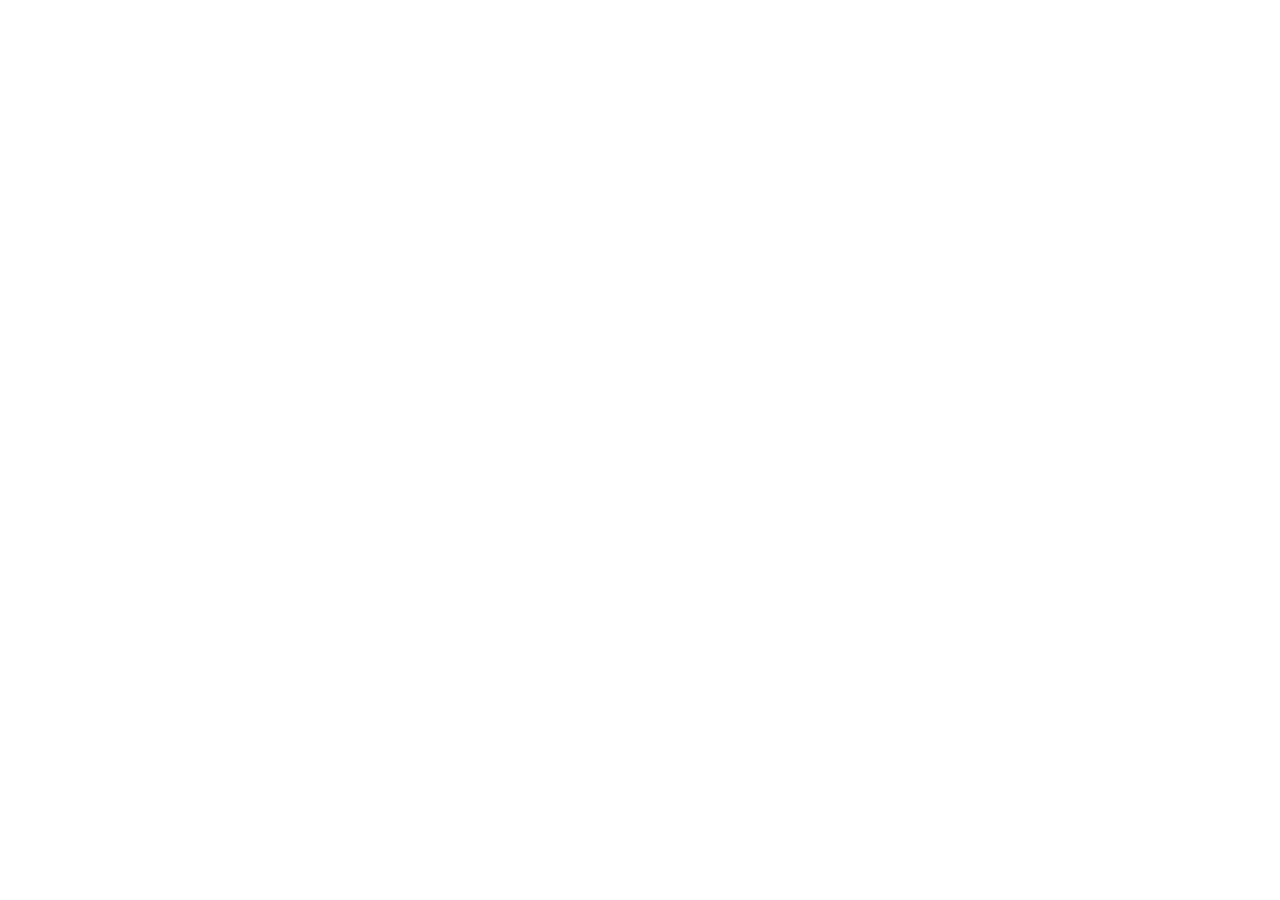
==== commit 2e974376: "again image update" ====
--- a/index.html
+++ b/index.html
@@ -3,8 +3,8 @@
   <head>
     <meta charset="UTF-8" />
     <meta name="viewport" content="width=device-width, initial-scale=1.0" />
-    <title>My Google AI Studio App</title>
-    <!-- GitHub Pages Single Page App Redirect Decoder -->
+    <title>Home Page | BANE</title>
+    <link rel="shortcut icon" href="src/assets/images/fav-icon.png">
     <script type="text/javascript">
       (function(l) {
         if (l.search[0] === '?' && l.search[1] === '/') {
@@ -17,11 +17,10 @@
         }
       }(window.location));
     </script>
-    <script type="module" crossorigin src="./assets/index-CLW_a3bs.js"></script>
-    <link rel="stylesheet" crossorigin href="./assets/index-6lFGiL6R.css">
   </head>
   <body>
     <div id="root"></div>
+    <script type="module" src="/src/main.tsx"></script>
   </body>
 </html>
 
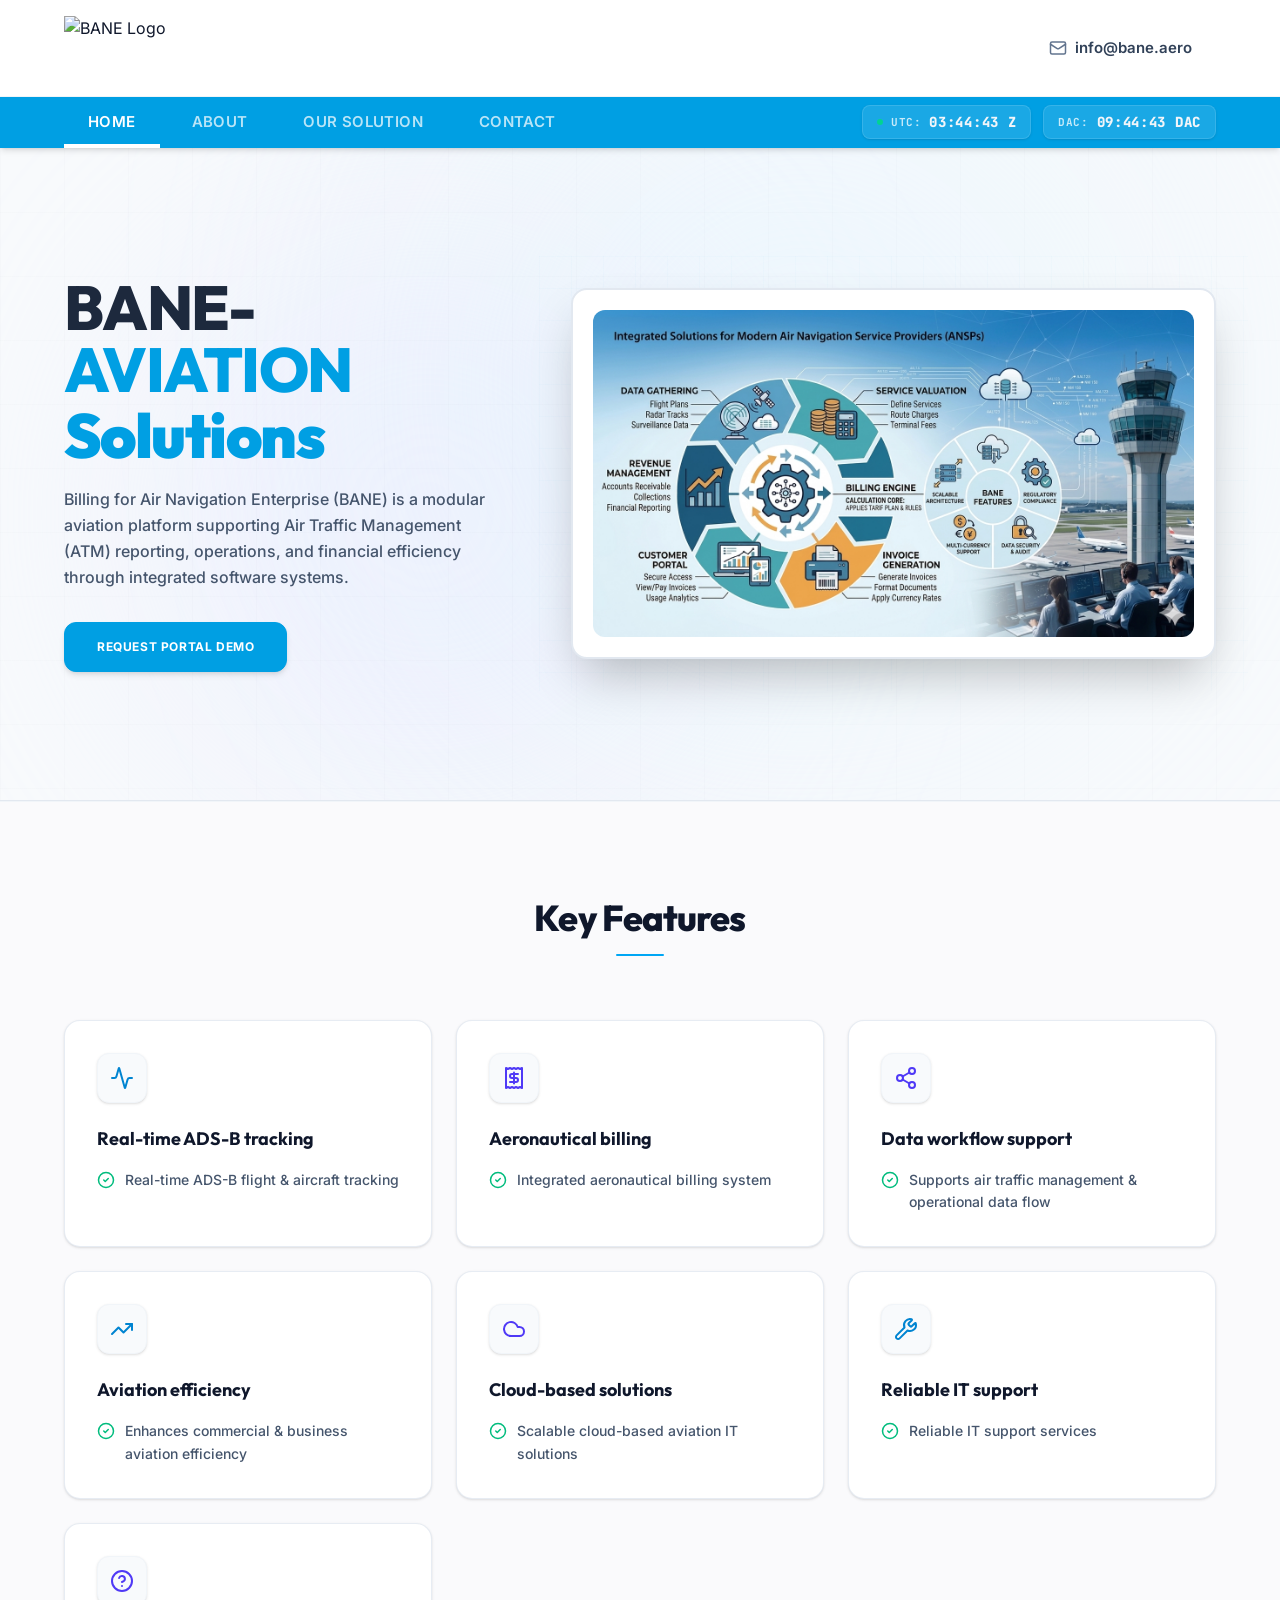
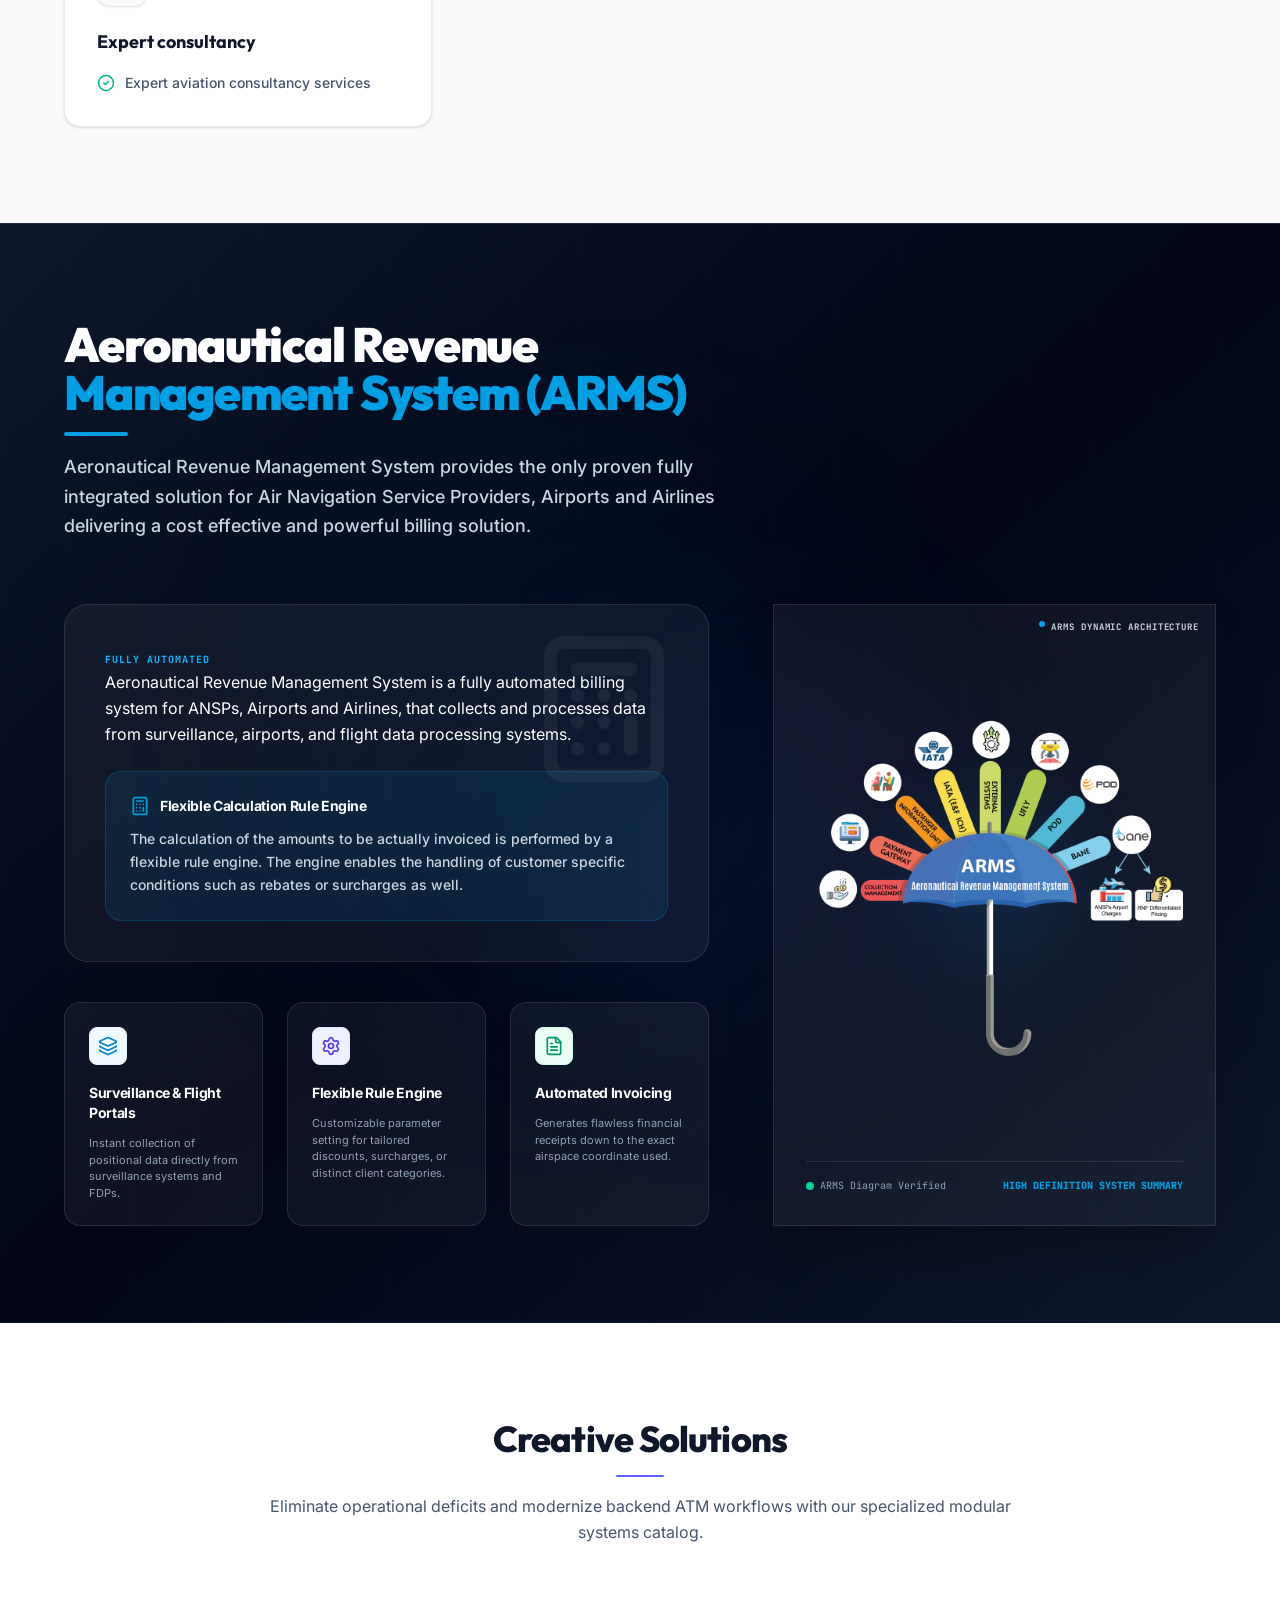
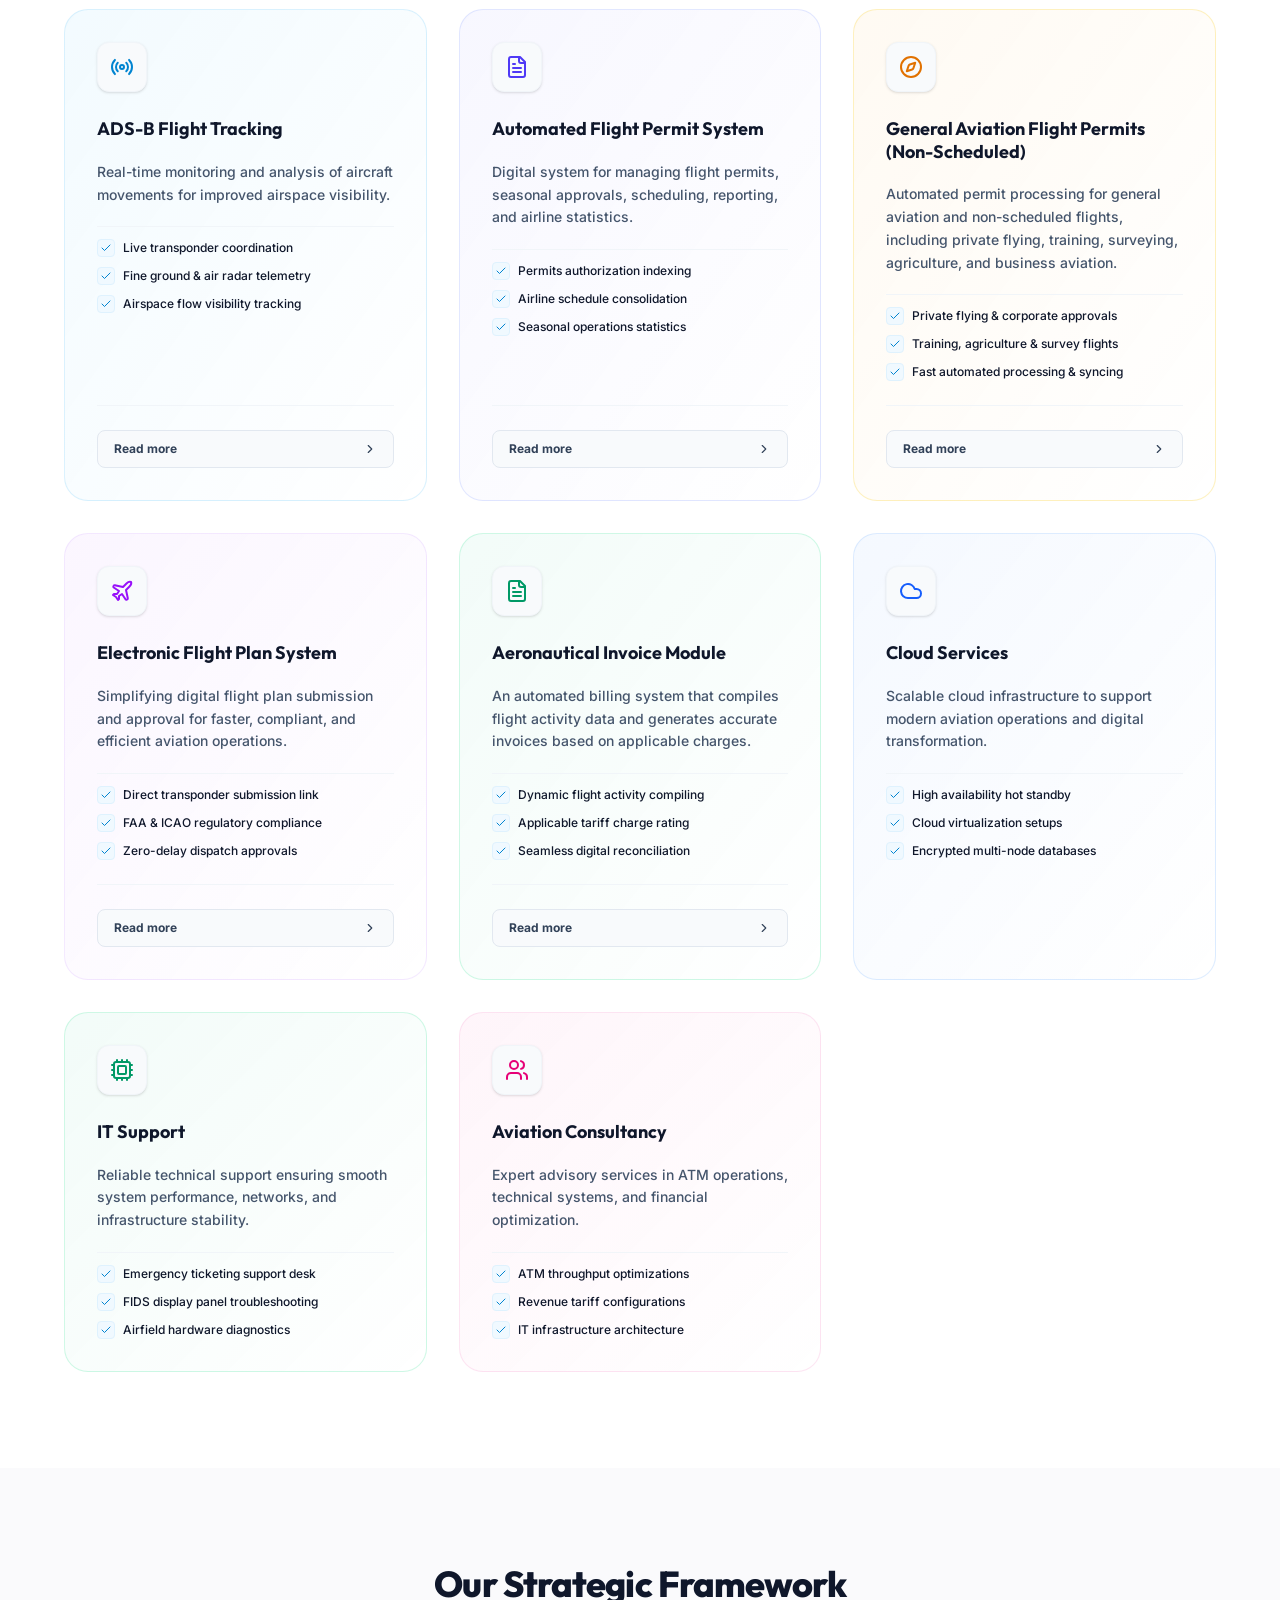
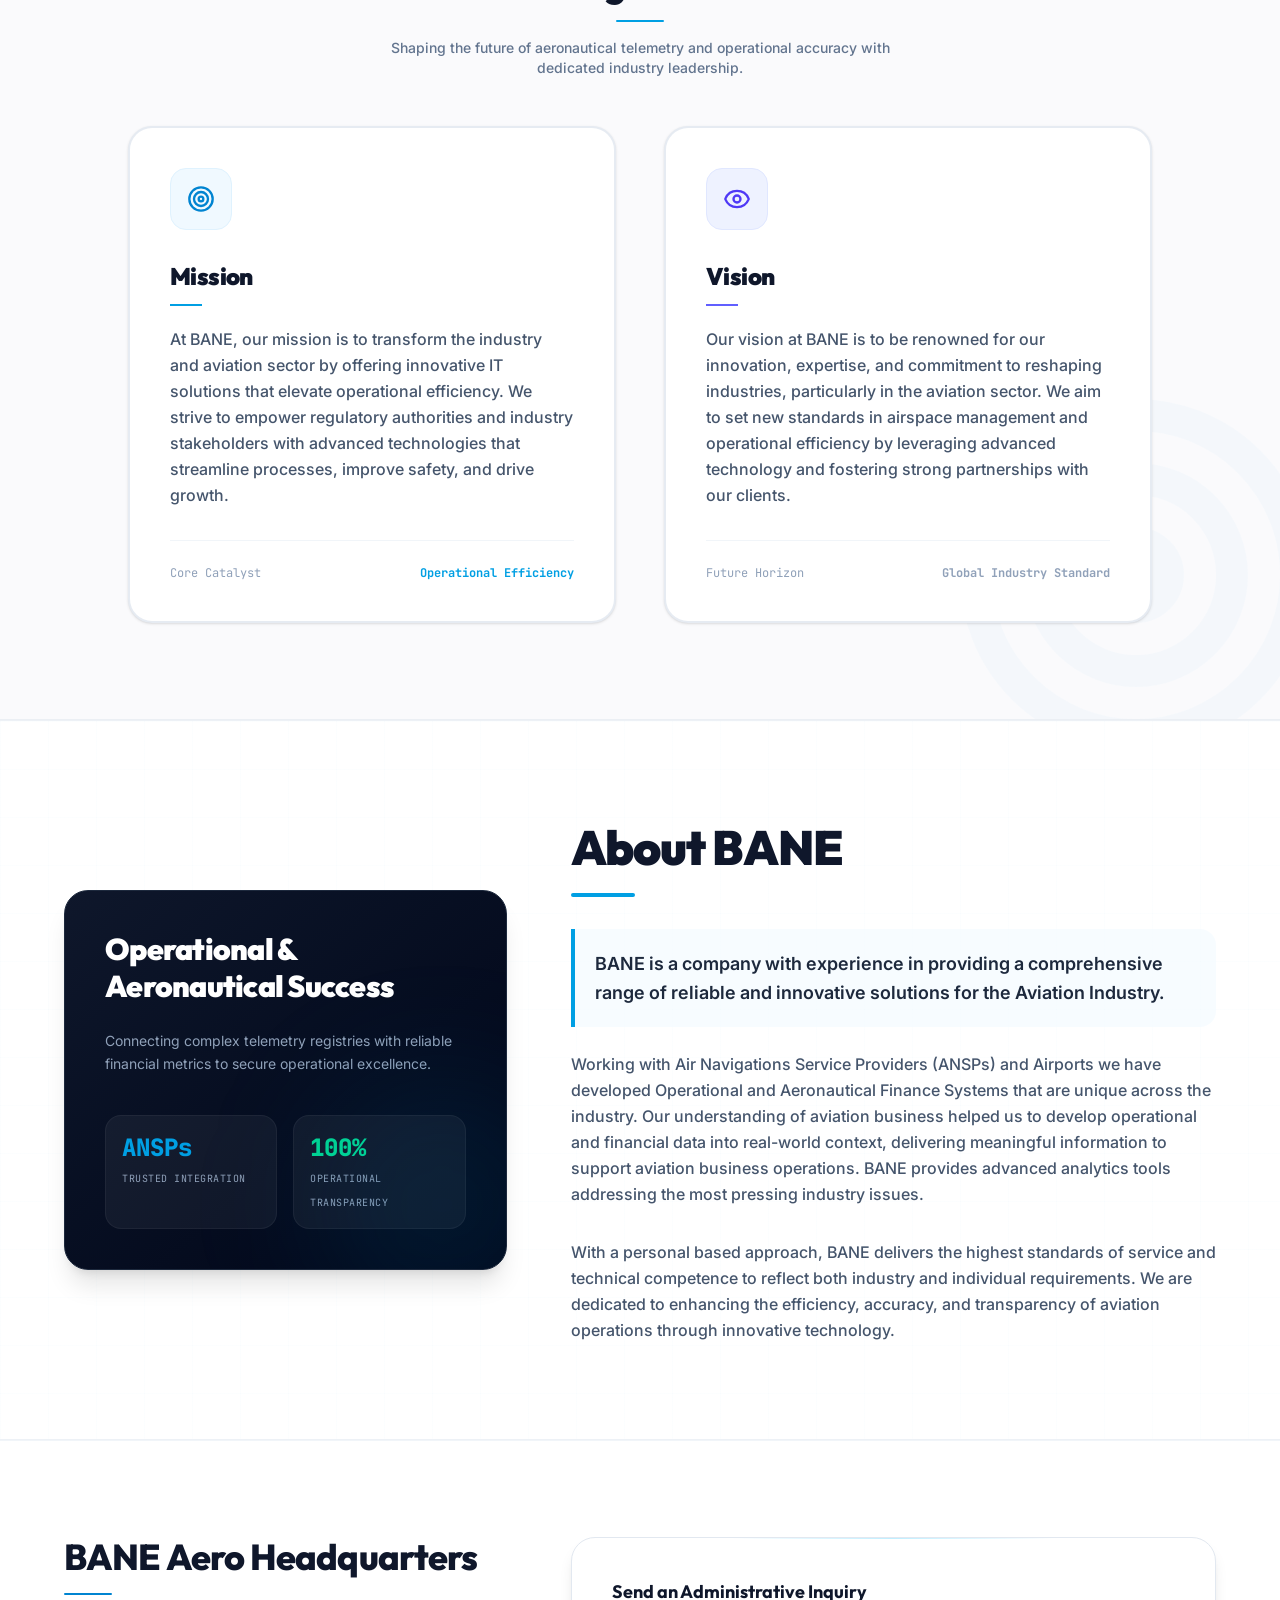
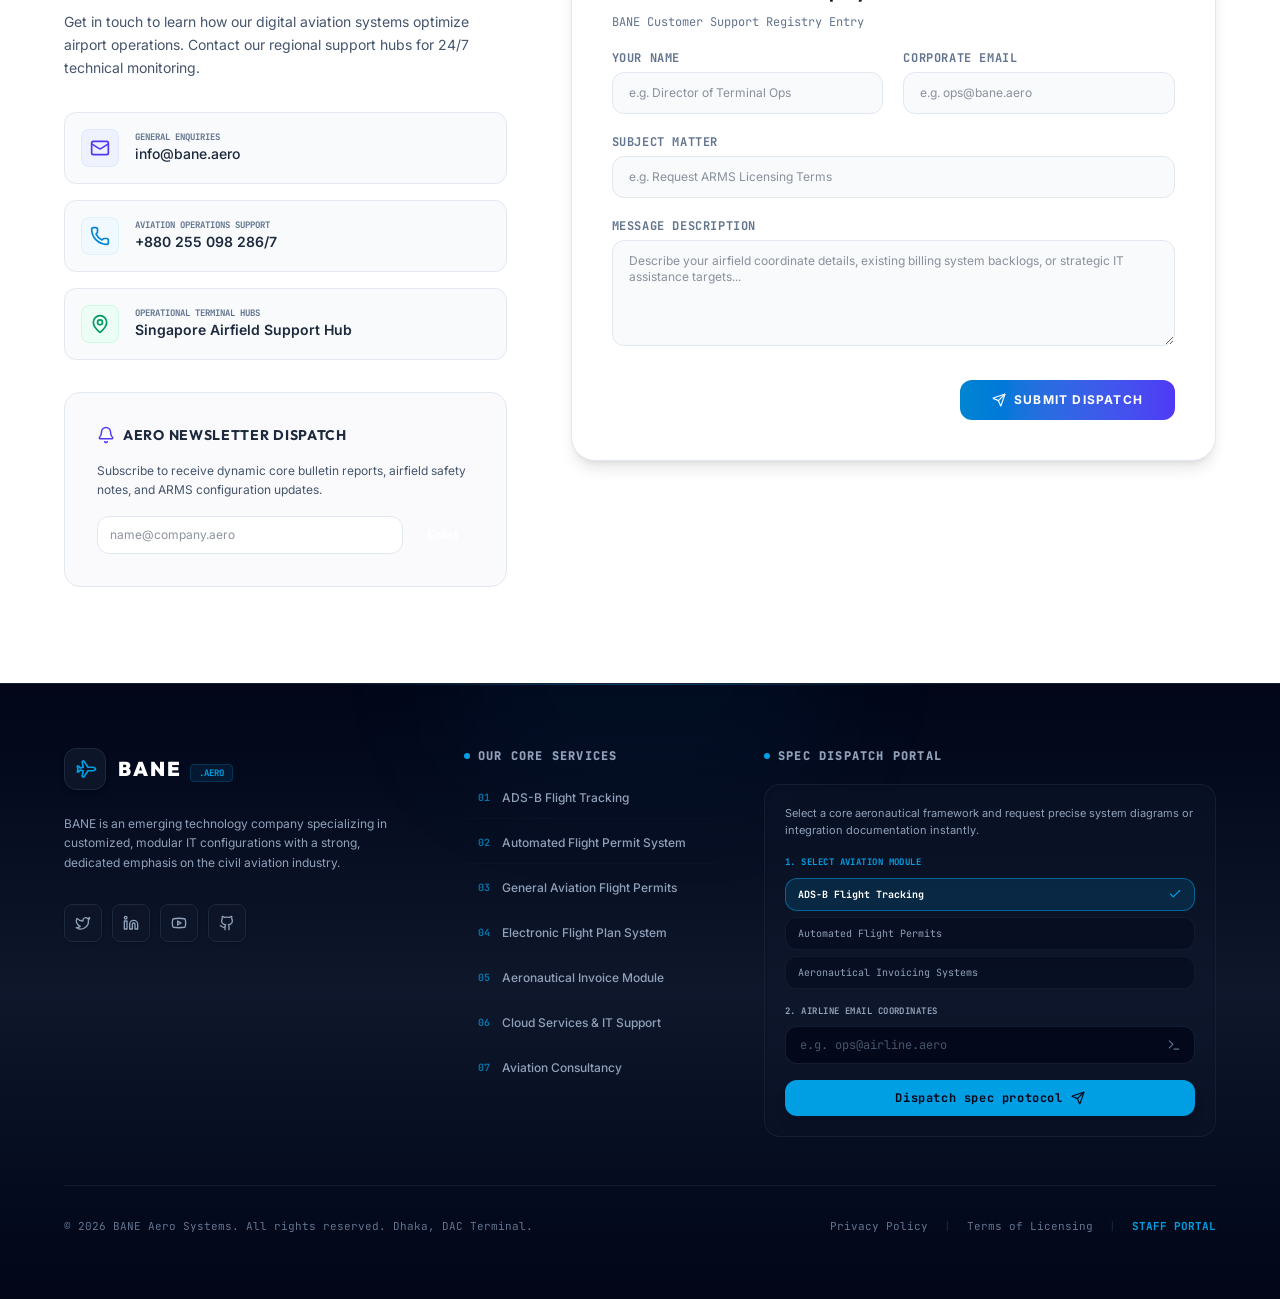
==== commit f937e69c: "Deploying to gh-pages from @ habib-asl/bane-website-new-version@2e974376fd43cf88189b05bd82bee4f93411" ====
--- a/index.html
+++ b/index.html
@@ -4,7 +4,7 @@
     <meta charset="UTF-8" />
     <meta name="viewport" content="width=device-width, initial-scale=1.0" />
     <title>Home Page | BANE</title>
-    <link rel="shortcut icon" href="src/assets/images/fav-icon.png">
+    <link rel="shortcut icon" href="./assets/fav-icon-DhTurydh.png">
     <script type="text/javascript">
       (function(l) {
         if (l.search[0] === '?' && l.search[1] === '/') {
@@ -17,10 +17,11 @@
         }
       }(window.location));
     </script>
+    <script type="module" crossorigin src="./assets/index-1CBCBYpD.js"></script>
+    <link rel="stylesheet" crossorigin href="./assets/index-6lFGiL6R.css">
   </head>
   <body>
     <div id="root"></div>
-    <script type="module" src="/src/main.tsx"></script>
   </body>
 </html>
 
--- a/assets/index-6lFGiL6R.css
+++ b/assets/index-6lFGiL6R.css
@@ -0,0 +1 @@
+@import"https://fonts.googleapis.com/css2?family=Inter:wght@300;400;500;600;700&family=Outfit:wght@400;500;600;700;800&family=JetBrains+Mono:wght@400;500&display=swap";/*! tailwindcss v4.3.0 | MIT License | https://tailwindcss.com */@layer properties{@supports (((-webkit-hyphens:none)) and (not (margin-trim:inline))) or ((-moz-orient:inline) and (not (color:rgb(from red r g b)))){*,:before,:after,::backdrop{--tw-translate-x:0;--tw-translate-y:0;--tw-translate-z:0;--tw-rotate-x:initial;--tw-rotate-y:initial;--tw-rotate-z:initial;--tw-skew-x:initial;--tw-skew-y:initial;--tw-space-y-reverse:0;--tw-space-x-reverse:0;--tw-border-style:solid;--tw-gradient-position:initial;--tw-gradient-from:#0000;--tw-gradient-via:#0000;--tw-gradient-to:#0000;--tw-gradient-stops:initial;--tw-gradient-via-stops:initial;--tw-gradient-from-position:0%;--tw-gradient-via-position:50%;--tw-gradient-to-position:100%;--tw-leading:initial;--tw-font-weight:initial;--tw-tracking:initial;--tw-shadow:0 0 #0000;--tw-shadow-color:initial;--tw-shadow-alpha:100%;--tw-inset-shadow:0 0 #0000;--tw-inset-shadow-color:initial;--tw-inset-shadow-alpha:100%;--tw-ring-color:initial;--tw-ring-shadow:0 0 #0000;--tw-inset-ring-color:initial;--tw-inset-ring-shadow:0 0 #0000;--tw-ring-inset:initial;--tw-ring-offset-width:0px;--tw-ring-offset-color:#fff;--tw-ring-offset-shadow:0 0 #0000;--tw-blur:initial;--tw-brightness:initial;--tw-contrast:initial;--tw-grayscale:initial;--tw-hue-rotate:initial;--tw-invert:initial;--tw-opacity:initial;--tw-saturate:initial;--tw-sepia:initial;--tw-drop-shadow:initial;--tw-drop-shadow-color:initial;--tw-drop-shadow-alpha:100%;--tw-drop-shadow-size:initial;--tw-backdrop-blur:initial;--tw-backdrop-brightness:initial;--tw-backdrop-contrast:initial;--tw-backdrop-grayscale:initial;--tw-backdrop-hue-rotate:initial;--tw-backdrop-invert:initial;--tw-backdrop-opacity:initial;--tw-backdrop-saturate:initial;--tw-backdrop-sepia:initial;--tw-duration:initial;--tw-ease:initial;--tw-scale-x:1;--tw-scale-y:1;--tw-scale-z:1}}}@layer theme{:root,:host{--font-sans:"Inter", ui-sans-serif, system-ui, sans-serif;--font-mono:"JetBrains Mono", ui-monospace, SFMono-Regular, monospace;--color-red-50:oklch(97.1% .013 17.38);--color-red-100:oklch(93.6% .032 17.717);--color-red-200:oklch(88.5% .062 18.334);--color-red-500:oklch(63.7% .237 25.331);--color-red-700:oklch(50.5% .213 27.518);--color-orange-100:oklch(95.4% .038 75.164);--color-amber-50:oklch(98.7% .022 95.277);--color-amber-100:oklch(96.2% .059 95.617);--color-amber-200:oklch(92.4% .12 95.746);--color-amber-400:oklch(82.8% .189 84.429);--color-amber-500:oklch(76.9% .188 70.08);--color-amber-600:oklch(66.6% .179 58.318);--color-amber-700:oklch(55.5% .163 48.998);--color-amber-900:oklch(41.4% .112 45.904);--color-amber-950:oklch(27.9% .077 45.635);--color-yellow-400:oklch(85.2% .199 91.936);--color-emerald-50:oklch(97.9% .021 166.113);--color-emerald-100:oklch(95% .052 163.051);--color-emerald-200:oklch(90.5% .093 164.15);--color-emerald-400:oklch(76.5% .177 163.223);--color-emerald-500:oklch(69.6% .17 162.48);--color-emerald-600:oklch(59.6% .145 163.225);--color-emerald-700:oklch(50.8% .118 165.612);--color-emerald-800:oklch(43.2% .095 166.913);--color-emerald-900:oklch(37.8% .077 168.94);--color-emerald-950:oklch(26.2% .051 172.552);--color-teal-50:oklch(98.4% .014 180.72);--color-teal-100:oklch(95.3% .051 180.801);--color-teal-600:oklch(60% .118 184.704);--color-teal-700:oklch(51.1% .096 186.391);--color-teal-800:oklch(43.7% .078 188.216);--color-cyan-100:oklch(95.6% .045 203.388);--color-sky-50:oklch(97.7% .013 236.62);--color-sky-100:oklch(95.1% .026 236.824);--color-sky-200:oklch(90.1% .058 230.902);--color-sky-300:oklch(82.8% .111 230.318);--color-sky-400:oklch(74.6% .16 232.661);--color-sky-500:oklch(68.5% .169 237.323);--color-sky-600:oklch(58.8% .158 241.966);--color-sky-700:oklch(50% .134 242.749);--color-sky-800:oklch(44.3% .11 240.79);--color-sky-950:oklch(29.3% .066 243.157);--color-blue-50:oklch(97% .014 254.604);--color-blue-100:oklch(93.2% .032 255.585);--color-blue-200:oklch(88.2% .059 254.128);--color-blue-500:oklch(62.3% .214 259.815);--color-blue-600:oklch(54.6% .245 262.881);--color-indigo-50:oklch(96.2% .018 272.314);--color-indigo-100:oklch(93% .034 272.788);--color-indigo-200:oklch(87% .065 274.039);--color-indigo-300:oklch(78.5% .115 274.713);--color-indigo-400:oklch(67.3% .182 276.935);--color-indigo-500:oklch(58.5% .233 277.117);--color-indigo-600:oklch(51.1% .262 276.966);--color-indigo-700:oklch(45.7% .24 277.023);--color-indigo-900:oklch(35.9% .144 278.697);--color-indigo-950:oklch(25.7% .09 281.288);--color-violet-50:oklch(96.9% .016 293.756);--color-violet-100:oklch(94.3% .029 294.588);--color-violet-600:oklch(54.1% .281 293.009);--color-purple-50:oklch(97.7% .014 308.299);--color-purple-100:oklch(94.6% .033 307.174);--color-purple-200:oklch(90.2% .063 306.703);--color-purple-400:oklch(71.4% .203 305.504);--color-purple-500:oklch(62.7% .265 303.9);--color-purple-600:oklch(55.8% .288 302.321);--color-purple-700:oklch(49.6% .265 301.924);--color-purple-900:oklch(38.1% .176 304.987);--color-purple-950:oklch(29.1% .149 302.717);--color-pink-50:oklch(97.1% .014 343.198);--color-pink-200:oklch(89.9% .061 343.231);--color-pink-500:oklch(65.6% .241 354.308);--color-pink-600:oklch(59.2% .249 .584);--color-rose-50:oklch(96.9% .015 12.422);--color-rose-100:oklch(94.1% .03 12.58);--color-rose-200:oklch(89.2% .058 10.001);--color-rose-600:oklch(58.6% .253 17.585);--color-rose-700:oklch(51.4% .222 16.935);--color-slate-50:oklch(98.4% .003 247.858);--color-slate-100:oklch(96.8% .007 247.896);--color-slate-200:oklch(92.9% .013 255.508);--color-slate-300:oklch(86.9% .022 252.894);--color-slate-400:oklch(70.4% .04 256.788);--color-slate-500:oklch(55.4% .046 257.417);--color-slate-600:oklch(44.6% .043 257.281);--color-slate-700:oklch(37.2% .044 257.287);--color-slate-800:oklch(27.9% .041 260.031);--color-slate-900:oklch(20.8% .042 265.755);--color-slate-950:oklch(12.9% .042 264.695);--color-white:#fff;--spacing:.25rem;--container-xs:20rem;--container-sm:24rem;--container-md:28rem;--container-lg:32rem;--container-xl:36rem;--container-2xl:42rem;--container-3xl:48rem;--container-4xl:56rem;--container-5xl:64rem;--text-xs:.75rem;--text-xs--line-height:calc(1 / .75);--text-sm:.875rem;--text-sm--line-height:calc(1.25 / .875);--text-base:1rem;--text-base--line-height: 1.5 ;--text-lg:1.125rem;--text-lg--line-height:calc(1.75 / 1.125);--text-xl:1.25rem;--text-xl--line-height:calc(1.75 / 1.25);--text-2xl:1.5rem;--text-2xl--line-height:calc(2 / 1.5);--text-3xl:1.875rem;--text-3xl--line-height: 1.2 ;--text-4xl:2.25rem;--text-4xl--line-height:calc(2.5 / 2.25);--text-5xl:3rem;--text-5xl--line-height:1;--text-6xl:3.75rem;--text-6xl--line-height:1;--font-weight-light:300;--font-weight-normal:400;--font-weight-medium:500;--font-weight-semibold:600;--font-weight-bold:700;--font-weight-extrabold:800;--font-weight-black:900;--tracking-tight:-.025em;--tracking-wide:.025em;--tracking-wider:.05em;--tracking-widest:.1em;--leading-tight:1.25;--leading-snug:1.375;--leading-normal:1.5;--leading-relaxed:1.625;--radius-md:.375rem;--radius-lg:.5rem;--radius-xl:.75rem;--radius-2xl:1rem;--radius-3xl:1.5rem;--ease-out:cubic-bezier(0, 0, .2, 1);--ease-in-out:cubic-bezier(.4, 0, .2, 1);--animate-spin:spin 1s linear infinite;--animate-ping:ping 1s cubic-bezier(0, 0, .2, 1) infinite;--animate-pulse:pulse 2s cubic-bezier(.4, 0, .6, 1) infinite;--animate-bounce:bounce 1s infinite;--blur-sm:8px;--blur-2xl:40px;--blur-3xl:64px;--aspect-video:16 / 9;--default-transition-duration:.15s;--default-transition-timing-function:cubic-bezier(.4, 0, .2, 1);--default-font-family:var(--font-sans);--default-mono-font-family:var(--font-mono);--font-display:"Outfit", sans-serif}}@layer base{*,:after,:before,::backdrop{box-sizing:border-box;border:0 solid;margin:0;padding:0}::file-selector-button{box-sizing:border-box;border:0 solid;margin:0;padding:0}html,:host{-webkit-text-size-adjust:100%;-moz-tab-size:4;tab-size:4;line-height:1.5;font-family:var(--default-font-family,ui-sans-serif, system-ui, sans-serif, "Apple Color Emoji", "Segoe UI Emoji", "Segoe UI Symbol", "Noto Color Emoji");font-feature-settings:var(--default-font-feature-settings,normal);font-variation-settings:var(--default-font-variation-settings,normal);-webkit-tap-highlight-color:transparent}hr{height:0;color:inherit;border-top-width:1px}abbr:where([title]){-webkit-text-decoration:underline dotted;text-decoration:underline dotted}h1,h2,h3,h4,h5,h6{font-size:inherit;font-weight:inherit}a{color:inherit;-webkit-text-decoration:inherit;text-decoration:inherit}b,strong{font-weight:bolder}code,kbd,samp,pre{font-family:var(--default-mono-font-family,ui-monospace, SFMono-Regular, Menlo, Monaco, Consolas, "Liberation Mono", "Courier New", monospace);font-feature-settings:var(--default-mono-font-feature-settings,normal);font-variation-settings:var(--default-mono-font-variation-settings,normal);font-size:1em}small{font-size:80%}sub,sup{vertical-align:baseline;font-size:75%;line-height:0;position:relative}sub{bottom:-.25em}sup{top:-.5em}table{text-indent:0;border-color:inherit;border-collapse:collapse}:-moz-focusring{outline:auto}progress{vertical-align:baseline}summary{display:list-item}ol,ul,menu{list-style:none}img,svg,video,canvas,audio,iframe,embed,object{vertical-align:middle;display:block}img,video{max-width:100%;height:auto}button,input,select,optgroup,textarea{font:inherit;font-feature-settings:inherit;font-variation-settings:inherit;letter-spacing:inherit;color:inherit;opacity:1;background-color:#0000;border-radius:0}::file-selector-button{font:inherit;font-feature-settings:inherit;font-variation-settings:inherit;letter-spacing:inherit;color:inherit;opacity:1;background-color:#0000;border-radius:0}:where(select:is([multiple],[size])) optgroup{font-weight:bolder}:where(select:is([multiple],[size])) optgroup option{padding-inline-start:20px}::file-selector-button{margin-inline-end:4px}::placeholder{opacity:1}@supports (not ((-webkit-appearance:-apple-pay-button))) or (contain-intrinsic-size:1px){::placeholder{color:currentColor}@supports (color:color-mix(in lab,red,red)){::placeholder{color:color-mix(in oklab,currentcolor 50%,transparent)}}}textarea{resize:vertical}::-webkit-search-decoration{-webkit-appearance:none}::-webkit-date-and-time-value{min-height:1lh;text-align:inherit}::-webkit-datetime-edit{display:inline-flex}::-webkit-datetime-edit-fields-wrapper{padding:0}::-webkit-datetime-edit{padding-block:0}::-webkit-datetime-edit-year-field{padding-block:0}::-webkit-datetime-edit-month-field{padding-block:0}::-webkit-datetime-edit-day-field{padding-block:0}::-webkit-datetime-edit-hour-field{padding-block:0}::-webkit-datetime-edit-minute-field{padding-block:0}::-webkit-datetime-edit-second-field{padding-block:0}::-webkit-datetime-edit-millisecond-field{padding-block:0}::-webkit-datetime-edit-meridiem-field{padding-block:0}::-webkit-calendar-picker-indicator{line-height:1}:-moz-ui-invalid{box-shadow:none}button,input:where([type=button],[type=reset],[type=submit]){-webkit-appearance:button;-moz-appearance:button;appearance:button}::file-selector-button{-webkit-appearance:button;-moz-appearance:button;appearance:button}::-webkit-inner-spin-button{height:auto}::-webkit-outer-spin-button{height:auto}[hidden]:where(:not([hidden=until-found])){display:none!important}}@layer components;@layer utilities{.pointer-events-none{pointer-events:none}.visible{visibility:visible}.absolute{position:absolute}.fixed{position:fixed}.relative{position:relative}.static{position:static}.sticky{position:sticky}.inset-0{inset:calc(var(--spacing) * 0)}.-top-24{top:calc(var(--spacing) * -24)}.top-0{top:calc(var(--spacing) * 0)}.top-1\/2{top:50%}.top-1\/4{top:25%}.top-1\/10{top:10%}.top-3{top:calc(var(--spacing) * 3)}.top-3\.5{top:calc(var(--spacing) * 3.5)}.top-4{top:calc(var(--spacing) * 4)}.top-6{top:calc(var(--spacing) * 6)}.top-12{top:calc(var(--spacing) * 12)}.-right-16{right:calc(var(--spacing) * -16)}.-right-24{right:calc(var(--spacing) * -24)}.right-0{right:calc(var(--spacing) * 0)}.right-1\/4{right:25%}.right-1\/10{right:10%}.right-3\.5{right:calc(var(--spacing) * 3.5)}.right-4{right:calc(var(--spacing) * 4)}.right-12{right:calc(var(--spacing) * 12)}.-bottom-16{bottom:calc(var(--spacing) * -16)}.-bottom-24{bottom:calc(var(--spacing) * -24)}.bottom-0{bottom:calc(var(--spacing) * 0)}.bottom-1\/4{bottom:25%}.bottom-1\/10{bottom:10%}.bottom-4{bottom:calc(var(--spacing) * 4)}.left-0{left:calc(var(--spacing) * 0)}.left-1\/2{left:50%}.left-1\/4{left:25%}.left-1\/10{left:10%}.left-3\.5{left:calc(var(--spacing) * 3.5)}.left-4{left:calc(var(--spacing) * 4)}.left-6{left:calc(var(--spacing) * 6)}.z-0{z-index:0}.z-10{z-index:10}.z-50{z-index:50}.col-span-2{grid-column:span 2/span 2}.col-span-12{grid-column:span 12/span 12}.container{width:100%}@media(min-width:40rem){.container{max-width:40rem}}@media(min-width:48rem){.container{max-width:48rem}}@media(min-width:64rem){.container{max-width:64rem}}@media(min-width:80rem){.container{max-width:80rem}}@media(min-width:96rem){.container{max-width:96rem}}.-m-8{margin:calc(var(--spacing) * -8)}.mx-auto{margin-inline:auto}.my-4{margin-block:calc(var(--spacing) * 4)}.mt-0\.5{margin-top:calc(var(--spacing) * .5)}.mt-1{margin-top:calc(var(--spacing) * 1)}.mt-1\.5{margin-top:calc(var(--spacing) * 1.5)}.mt-2{margin-top:calc(var(--spacing) * 2)}.mt-4{margin-top:calc(var(--spacing) * 4)}.mt-6{margin-top:calc(var(--spacing) * 6)}.mt-8{margin-top:calc(var(--spacing) * 8)}.mt-10{margin-top:calc(var(--spacing) * 10)}.mt-12{margin-top:calc(var(--spacing) * 12)}.mr-1{margin-right:calc(var(--spacing) * 1)}.mr-4{margin-right:calc(var(--spacing) * 4)}.mb-1{margin-bottom:calc(var(--spacing) * 1)}.mb-2{margin-bottom:calc(var(--spacing) * 2)}.mb-3{margin-bottom:calc(var(--spacing) * 3)}.mb-4{margin-bottom:calc(var(--spacing) * 4)}.ml-2{margin-left:calc(var(--spacing) * 2)}.line-clamp-2{-webkit-line-clamp:2;-webkit-box-orient:vertical;display:-webkit-box;overflow:hidden}.line-clamp-3{-webkit-line-clamp:3;-webkit-box-orient:vertical;display:-webkit-box;overflow:hidden}.block{display:block}.contents{display:contents}.flex{display:flex}.grid{display:grid}.hidden{display:none}.inline-block{display:inline-block}.inline-flex{display:inline-flex}.aspect-video{aspect-ratio:var(--aspect-video)}.h-0\.5{height:calc(var(--spacing) * .5)}.h-1{height:calc(var(--spacing) * 1)}.h-1\.5{height:calc(var(--spacing) * 1.5)}.h-2{height:calc(var(--spacing) * 2)}.h-3{height:calc(var(--spacing) * 3)}.h-3\.5{height:calc(var(--spacing) * 3.5)}.h-4{height:calc(var(--spacing) * 4)}.h-4\.5{height:calc(var(--spacing) * 4.5)}.h-5{height:calc(var(--spacing) * 5)}.h-5\.5{height:calc(var(--spacing) * 5.5)}.h-6{height:calc(var(--spacing) * 6)}.h-7{height:calc(var(--spacing) * 7)}.h-8{height:calc(var(--spacing) * 8)}.h-10{height:calc(var(--spacing) * 10)}.h-12{height:calc(var(--spacing) * 12)}.h-16{height:calc(var(--spacing) * 16)}.h-40{height:calc(var(--spacing) * 40)}.h-44{height:calc(var(--spacing) * 44)}.h-48{height:calc(var(--spacing) * 48)}.h-64{height:calc(var(--spacing) * 64)}.h-80{height:calc(var(--spacing) * 80)}.h-96{height:calc(var(--spacing) * 96)}.h-\[1px\]{height:1px}.h-\[38px\]{height:38px}.h-\[40vh\]{height:40vh}.h-\[46px\]{height:46px}.h-\[400px\]{height:400px}.h-\[500px\]{height:500px}.h-\[600px\]{height:600px}.h-\[700px\]{height:700px}.h-auto{height:auto}.h-full{height:100%}.h-px{height:1px}.max-h-\[90vh\]{max-height:90vh}.max-h-\[380px\]{max-height:380px}.min-h-\[50vh\]{min-height:50vh}.min-h-\[70vh\]{min-height:70vh}.min-h-\[250px\]{min-height:250px}.min-h-\[350px\]{min-height:350px}.min-h-screen{min-height:100vh}.w-1\.5{width:calc(var(--spacing) * 1.5)}.w-1\/2{width:50%}.w-2{width:calc(var(--spacing) * 2)}.w-3{width:calc(var(--spacing) * 3)}.w-3\.5{width:calc(var(--spacing) * 3.5)}.w-4{width:calc(var(--spacing) * 4)}.w-4\.5{width:calc(var(--spacing) * 4.5)}.w-5{width:calc(var(--spacing) * 5)}.w-5\.5{width:calc(var(--spacing) * 5.5)}.w-6{width:calc(var(--spacing) * 6)}.w-7{width:calc(var(--spacing) * 7)}.w-8{width:calc(var(--spacing) * 8)}.w-10{width:calc(var(--spacing) * 10)}.w-12{width:calc(var(--spacing) * 12)}.w-16{width:calc(var(--spacing) * 16)}.w-40{width:calc(var(--spacing) * 40)}.w-44{width:calc(var(--spacing) * 44)}.w-64{width:calc(var(--spacing) * 64)}.w-80{width:calc(var(--spacing) * 80)}.w-96{width:calc(var(--spacing) * 96)}.w-\[400px\]{width:400px}.w-\[500px\]{width:500px}.w-\[600px\]{width:600px}.w-\[700px\]{width:700px}.w-auto{width:auto}.w-full{width:100%}.max-w-2xl{max-width:var(--container-2xl)}.max-w-3xl{max-width:var(--container-3xl)}.max-w-4xl{max-width:var(--container-4xl)}.max-w-5xl{max-width:var(--container-5xl)}.max-w-\[80\%\]{max-width:80%}.max-w-\[140px\]{max-width:140px}.max-w-\[820px\]{max-width:820px}.max-w-\[1600px\]{max-width:1600px}.max-w-lg{max-width:var(--container-lg)}.max-w-md{max-width:var(--container-md)}.max-w-sm{max-width:var(--container-sm)}.max-w-xl{max-width:var(--container-xl)}.max-w-xs{max-width:var(--container-xs)}.flex-shrink-0,.shrink-0{flex-shrink:0}.flex-grow{flex-grow:1}.-translate-x-1\/2{--tw-translate-x: -50% ;translate:var(--tw-translate-x) var(--tw-translate-y)}.-translate-x-2{--tw-translate-x:calc(var(--spacing) * -2);translate:var(--tw-translate-x) var(--tw-translate-y)}.translate-x-12{--tw-translate-x:calc(var(--spacing) * 12);translate:var(--tw-translate-x) var(--tw-translate-y)}.-translate-y-1\/2{--tw-translate-y: -50% ;translate:var(--tw-translate-x) var(--tw-translate-y)}.-translate-y-12{--tw-translate-y:calc(var(--spacing) * -12);translate:var(--tw-translate-x) var(--tw-translate-y)}.translate-y-12{--tw-translate-y:calc(var(--spacing) * 12);translate:var(--tw-translate-x) var(--tw-translate-y)}.-rotate-45{rotate:-45deg}.rotate-45{rotate:45deg}.transform{transform:var(--tw-rotate-x,) var(--tw-rotate-y,) var(--tw-rotate-z,) var(--tw-skew-x,) var(--tw-skew-y,)}.animate-bounce{animation:var(--animate-bounce)}.animate-ping{animation:var(--animate-ping)}.animate-pulse{animation:var(--animate-pulse)}.animate-spin{animation:var(--animate-spin)}.cursor-default{cursor:default}.cursor-pointer{cursor:pointer}.appearance-none{-webkit-appearance:none;-moz-appearance:none;appearance:none}.grid-cols-1{grid-template-columns:repeat(1,minmax(0,1fr))}.grid-cols-2{grid-template-columns:repeat(2,minmax(0,1fr))}.grid-cols-3{grid-template-columns:repeat(3,minmax(0,1fr))}.grid-cols-7{grid-template-columns:repeat(7,minmax(0,1fr))}.flex-col{flex-direction:column}.flex-wrap{flex-wrap:wrap}.items-baseline{align-items:baseline}.items-center{align-items:center}.items-end{align-items:flex-end}.items-start{align-items:flex-start}.items-stretch{align-items:stretch}.justify-between{justify-content:space-between}.justify-center{justify-content:center}.justify-end{justify-content:flex-end}.gap-1{gap:calc(var(--spacing) * 1)}.gap-1\.5{gap:calc(var(--spacing) * 1.5)}.gap-2{gap:calc(var(--spacing) * 2)}.gap-3{gap:calc(var(--spacing) * 3)}.gap-4{gap:calc(var(--spacing) * 4)}.gap-5{gap:calc(var(--spacing) * 5)}.gap-6{gap:calc(var(--spacing) * 6)}.gap-8{gap:calc(var(--spacing) * 8)}.gap-10{gap:calc(var(--spacing) * 10)}.gap-12{gap:calc(var(--spacing) * 12)}.gap-16{gap:calc(var(--spacing) * 16)}:where(.space-y-0>:not(:last-child)){--tw-space-y-reverse:0;margin-block-start:calc(calc(var(--spacing) * 0) * var(--tw-space-y-reverse));margin-block-end:calc(calc(var(--spacing) * 0) * calc(1 - var(--tw-space-y-reverse)))}:where(.space-y-0\.5>:not(:last-child)){--tw-space-y-reverse:0;margin-block-start:calc(calc(var(--spacing) * .5) * var(--tw-space-y-reverse));margin-block-end:calc(calc(var(--spacing) * .5) * calc(1 - var(--tw-space-y-reverse)))}:where(.space-y-1>:not(:last-child)){--tw-space-y-reverse:0;margin-block-start:calc(calc(var(--spacing) * 1) * var(--tw-space-y-reverse));margin-block-end:calc(calc(var(--spacing) * 1) * calc(1 - var(--tw-space-y-reverse)))}:where(.space-y-1\.5>:not(:last-child)){--tw-space-y-reverse:0;margin-block-start:calc(calc(var(--spacing) * 1.5) * var(--tw-space-y-reverse));margin-block-end:calc(calc(var(--spacing) * 1.5) * calc(1 - var(--tw-space-y-reverse)))}:where(.space-y-2>:not(:last-child)){--tw-space-y-reverse:0;margin-block-start:calc(calc(var(--spacing) * 2) * var(--tw-space-y-reverse));margin-block-end:calc(calc(var(--spacing) * 2) * calc(1 - var(--tw-space-y-reverse)))}:where(.space-y-2\.5>:not(:last-child)){--tw-space-y-reverse:0;margin-block-start:calc(calc(var(--spacing) * 2.5) * var(--tw-space-y-reverse));margin-block-end:calc(calc(var(--spacing) * 2.5) * calc(1 - var(--tw-space-y-reverse)))}:where(.space-y-3>:not(:last-child)){--tw-space-y-reverse:0;margin-block-start:calc(calc(var(--spacing) * 3) * var(--tw-space-y-reverse));margin-block-end:calc(calc(var(--spacing) * 3) * calc(1 - var(--tw-space-y-reverse)))}:where(.space-y-3\.5>:not(:last-child)){--tw-space-y-reverse:0;margin-block-start:calc(calc(var(--spacing) * 3.5) * var(--tw-space-y-reverse));margin-block-end:calc(calc(var(--spacing) * 3.5) * calc(1 - var(--tw-space-y-reverse)))}:where(.space-y-4>:not(:last-child)){--tw-space-y-reverse:0;margin-block-start:calc(calc(var(--spacing) * 4) * var(--tw-space-y-reverse));margin-block-end:calc(calc(var(--spacing) * 4) * calc(1 - var(--tw-space-y-reverse)))}:where(.space-y-5>:not(:last-child)){--tw-space-y-reverse:0;margin-block-start:calc(calc(var(--spacing) * 5) * var(--tw-space-y-reverse));margin-block-end:calc(calc(var(--spacing) * 5) * calc(1 - var(--tw-space-y-reverse)))}:where(.space-y-6>:not(:last-child)){--tw-space-y-reverse:0;margin-block-start:calc(calc(var(--spacing) * 6) * var(--tw-space-y-reverse));margin-block-end:calc(calc(var(--spacing) * 6) * calc(1 - var(--tw-space-y-reverse)))}:where(.space-y-8>:not(:last-child)){--tw-space-y-reverse:0;margin-block-start:calc(calc(var(--spacing) * 8) * var(--tw-space-y-reverse));margin-block-end:calc(calc(var(--spacing) * 8) * calc(1 - var(--tw-space-y-reverse)))}:where(.space-y-10>:not(:last-child)){--tw-space-y-reverse:0;margin-block-start:calc(calc(var(--spacing) * 10) * var(--tw-space-y-reverse));margin-block-end:calc(calc(var(--spacing) * 10) * calc(1 - var(--tw-space-y-reverse)))}:where(.space-y-12>:not(:last-child)){--tw-space-y-reverse:0;margin-block-start:calc(calc(var(--spacing) * 12) * var(--tw-space-y-reverse));margin-block-end:calc(calc(var(--spacing) * 12) * calc(1 - var(--tw-space-y-reverse)))}:where(.space-y-16>:not(:last-child)){--tw-space-y-reverse:0;margin-block-start:calc(calc(var(--spacing) * 16) * var(--tw-space-y-reverse));margin-block-end:calc(calc(var(--spacing) * 16) * calc(1 - var(--tw-space-y-reverse)))}:where(.space-x-1>:not(:last-child)){--tw-space-x-reverse:0;margin-inline-start:calc(calc(var(--spacing) * 1) * var(--tw-space-x-reverse));margin-inline-end:calc(calc(var(--spacing) * 1) * calc(1 - var(--tw-space-x-reverse)))}:where(.space-x-1\.5>:not(:last-child)){--tw-space-x-reverse:0;margin-inline-start:calc(calc(var(--spacing) * 1.5) * var(--tw-space-x-reverse));margin-inline-end:calc(calc(var(--spacing) * 1.5) * calc(1 - var(--tw-space-x-reverse)))}:where(.space-x-2>:not(:last-child)){--tw-space-x-reverse:0;margin-inline-start:calc(calc(var(--spacing) * 2) * var(--tw-space-x-reverse));margin-inline-end:calc(calc(var(--spacing) * 2) * calc(1 - var(--tw-space-x-reverse)))}:where(.space-x-2\.5>:not(:last-child)){--tw-space-x-reverse:0;margin-inline-start:calc(calc(var(--spacing) * 2.5) * var(--tw-space-x-reverse));margin-inline-end:calc(calc(var(--spacing) * 2.5) * calc(1 - var(--tw-space-x-reverse)))}:where(.space-x-3>:not(:last-child)){--tw-space-x-reverse:0;margin-inline-start:calc(calc(var(--spacing) * 3) * var(--tw-space-x-reverse));margin-inline-end:calc(calc(var(--spacing) * 3) * calc(1 - var(--tw-space-x-reverse)))}:where(.space-x-3\.5>:not(:last-child)){--tw-space-x-reverse:0;margin-inline-start:calc(calc(var(--spacing) * 3.5) * var(--tw-space-x-reverse));margin-inline-end:calc(calc(var(--spacing) * 3.5) * calc(1 - var(--tw-space-x-reverse)))}:where(.space-x-4>:not(:last-child)){--tw-space-x-reverse:0;margin-inline-start:calc(calc(var(--spacing) * 4) * var(--tw-space-x-reverse));margin-inline-end:calc(calc(var(--spacing) * 4) * calc(1 - var(--tw-space-x-reverse)))}:where(.space-x-6>:not(:last-child)){--tw-space-x-reverse:0;margin-inline-start:calc(calc(var(--spacing) * 6) * var(--tw-space-x-reverse));margin-inline-end:calc(calc(var(--spacing) * 6) * calc(1 - var(--tw-space-x-reverse)))}.truncate{text-overflow:ellipsis;white-space:nowrap;overflow:hidden}.overflow-hidden{overflow:hidden}.overflow-x-auto{overflow-x:auto}.rounded{border-radius:.25rem}.rounded-2xl{border-radius:var(--radius-2xl)}.rounded-3xl{border-radius:var(--radius-3xl)}.rounded-full{border-radius:3.40282e38px}.rounded-lg{border-radius:var(--radius-lg)}.rounded-md{border-radius:var(--radius-md)}.rounded-xl{border-radius:var(--radius-xl)}.rounded-r-2xl{border-top-right-radius:var(--radius-2xl);border-bottom-right-radius:var(--radius-2xl)}.rounded-r-lg{border-top-right-radius:var(--radius-lg);border-bottom-right-radius:var(--radius-lg)}.border{border-style:var(--tw-border-style);border-width:1px}.border-2{border-style:var(--tw-border-style);border-width:2px}.border-3{border-style:var(--tw-border-style);border-width:3px}.border-4{border-style:var(--tw-border-style);border-width:4px}.border-t{border-top-style:var(--tw-border-style);border-top-width:1px}.border-b{border-bottom-style:var(--tw-border-style);border-bottom-width:1px}.border-l{border-left-style:var(--tw-border-style);border-left-width:1px}.border-l-2{border-left-style:var(--tw-border-style);border-left-width:2px}.border-l-4{border-left-style:var(--tw-border-style);border-left-width:4px}.border-dashed{--tw-border-style:dashed;border-style:dashed}.border-\[\#009FE3\]{border-color:#009fe3}.border-\[\#009FE3\]\/20{border-color:#009fe333}.border-\[\#009FE3\]\/50{border-color:#009fe380}.border-amber-100{border-color:var(--color-amber-100)}.border-amber-200{border-color:var(--color-amber-200)}.border-amber-200\/50{border-color:#fee68580}@supports (color:color-mix(in lab,red,red)){.border-amber-200\/50{border-color:color-mix(in oklab,var(--color-amber-200) 50%,transparent)}}.border-amber-600{border-color:var(--color-amber-600)}.border-amber-900\/40{border-color:#7b330666}@supports (color:color-mix(in lab,red,red)){.border-amber-900\/40{border-color:color-mix(in oklab,var(--color-amber-900) 40%,transparent)}}.border-blue-100{border-color:var(--color-blue-100)}.border-blue-200\/50{border-color:#bedbff80}@supports (color:color-mix(in lab,red,red)){.border-blue-200\/50{border-color:color-mix(in oklab,var(--color-blue-200) 50%,transparent)}}.border-cyan-100{border-color:var(--color-cyan-100)}.border-emerald-100{border-color:var(--color-emerald-100)}.border-emerald-200{border-color:var(--color-emerald-200)}.border-emerald-200\/50{border-color:#a4f4cf80}@supports (color:color-mix(in lab,red,red)){.border-emerald-200\/50{border-color:color-mix(in oklab,var(--color-emerald-200) 50%,transparent)}}.border-emerald-500{border-color:var(--color-emerald-500)}.border-emerald-500\/30{border-color:#00bb7f4d}@supports (color:color-mix(in lab,red,red)){.border-emerald-500\/30{border-color:color-mix(in oklab,var(--color-emerald-500) 30%,transparent)}}.border-emerald-600{border-color:var(--color-emerald-600)}.border-emerald-900\/40{border-color:#004e3b66}@supports (color:color-mix(in lab,red,red)){.border-emerald-900\/40{border-color:color-mix(in oklab,var(--color-emerald-900) 40%,transparent)}}.border-emerald-900\/50{border-color:#004e3b80}@supports (color:color-mix(in lab,red,red)){.border-emerald-900\/50{border-color:color-mix(in oklab,var(--color-emerald-900) 50%,transparent)}}.border-indigo-100{border-color:var(--color-indigo-100)}.border-indigo-200{border-color:var(--color-indigo-200)}.border-indigo-200\/50{border-color:#c7d2ff80}@supports (color:color-mix(in lab,red,red)){.border-indigo-200\/50{border-color:color-mix(in oklab,var(--color-indigo-200) 50%,transparent)}}.border-indigo-500{border-color:var(--color-indigo-500)}.border-pink-200\/50{border-color:#fccee880}@supports (color:color-mix(in lab,red,red)){.border-pink-200\/50{border-color:color-mix(in oklab,var(--color-pink-200) 50%,transparent)}}.border-pink-500{border-color:var(--color-pink-500)}.border-purple-100{border-color:var(--color-purple-100)}.border-purple-200\/50{border-color:#e9d5ff80}@supports (color:color-mix(in lab,red,red)){.border-purple-200\/50{border-color:color-mix(in oklab,var(--color-purple-200) 50%,transparent)}}.border-purple-500{border-color:var(--color-purple-500)}.border-purple-900\/40{border-color:#59168b66}@supports (color:color-mix(in lab,red,red)){.border-purple-900\/40{border-color:color-mix(in oklab,var(--color-purple-900) 40%,transparent)}}.border-purple-900\/70{border-color:#59168bb3}@supports (color:color-mix(in lab,red,red)){.border-purple-900\/70{border-color:color-mix(in oklab,var(--color-purple-900) 70%,transparent)}}.border-red-200{border-color:var(--color-red-200)}.border-rose-100{border-color:var(--color-rose-100)}.border-sky-100{border-color:var(--color-sky-100)}.border-sky-200{border-color:var(--color-sky-200)}.border-sky-200\/50{border-color:#b8e6fe80}@supports (color:color-mix(in lab,red,red)){.border-sky-200\/50{border-color:color-mix(in oklab,var(--color-sky-200) 50%,transparent)}}.border-sky-400\/20{border-color:#00bcfe33}@supports (color:color-mix(in lab,red,red)){.border-sky-400\/20{border-color:color-mix(in oklab,var(--color-sky-400) 20%,transparent)}}.border-sky-500{border-color:var(--color-sky-500)}.border-slate-100{border-color:var(--color-slate-100)}.border-slate-200{border-color:var(--color-slate-200)}.border-slate-200\/60{border-color:#e2e8f099}@supports (color:color-mix(in lab,red,red)){.border-slate-200\/60{border-color:color-mix(in oklab,var(--color-slate-200) 60%,transparent)}}.border-slate-200\/80{border-color:#e2e8f0cc}@supports (color:color-mix(in lab,red,red)){.border-slate-200\/80{border-color:color-mix(in oklab,var(--color-slate-200) 80%,transparent)}}.border-slate-200\/85{border-color:#e2e8f0d9}@supports (color:color-mix(in lab,red,red)){.border-slate-200\/85{border-color:color-mix(in oklab,var(--color-slate-200) 85%,transparent)}}.border-slate-200\/90{border-color:#e2e8f0e6}@supports (color:color-mix(in lab,red,red)){.border-slate-200\/90{border-color:color-mix(in oklab,var(--color-slate-200) 90%,transparent)}}.border-slate-200\/95{border-color:#e2e8f0f2}@supports (color:color-mix(in lab,red,red)){.border-slate-200\/95{border-color:color-mix(in oklab,var(--color-slate-200) 95%,transparent)}}.border-slate-300{border-color:var(--color-slate-300)}.border-slate-800{border-color:var(--color-slate-800)}.border-slate-800\/40{border-color:#1d293d66}@supports (color:color-mix(in lab,red,red)){.border-slate-800\/40{border-color:color-mix(in oklab,var(--color-slate-800) 40%,transparent)}}.border-slate-800\/50{border-color:#1d293d80}@supports (color:color-mix(in lab,red,red)){.border-slate-800\/50{border-color:color-mix(in oklab,var(--color-slate-800) 50%,transparent)}}.border-slate-800\/60{border-color:#1d293d99}@supports (color:color-mix(in lab,red,red)){.border-slate-800\/60{border-color:color-mix(in oklab,var(--color-slate-800) 60%,transparent)}}.border-slate-800\/70{border-color:#1d293db3}@supports (color:color-mix(in lab,red,red)){.border-slate-800\/70{border-color:color-mix(in oklab,var(--color-slate-800) 70%,transparent)}}.border-slate-800\/80{border-color:#1d293dcc}@supports (color:color-mix(in lab,red,red)){.border-slate-800\/80{border-color:color-mix(in oklab,var(--color-slate-800) 80%,transparent)}}.border-slate-900{border-color:var(--color-slate-900)}.border-slate-900\/50{border-color:#0f172b80}@supports (color:color-mix(in lab,red,red)){.border-slate-900\/50{border-color:color-mix(in oklab,var(--color-slate-900) 50%,transparent)}}.border-teal-100{border-color:var(--color-teal-100)}.border-violet-100{border-color:var(--color-violet-100)}.border-white\/5{border-color:#ffffff0d}@supports (color:color-mix(in lab,red,red)){.border-white\/5{border-color:color-mix(in oklab,var(--color-white) 5%,transparent)}}.border-white\/10{border-color:#ffffff1a}@supports (color:color-mix(in lab,red,red)){.border-white\/10{border-color:color-mix(in oklab,var(--color-white) 10%,transparent)}}.border-white\/12{border-color:#ffffff1f}@supports (color:color-mix(in lab,red,red)){.border-white\/12{border-color:color-mix(in oklab,var(--color-white) 12%,transparent)}}.border-white\/15{border-color:#ffffff26}@supports (color:color-mix(in lab,red,red)){.border-white\/15{border-color:color-mix(in oklab,var(--color-white) 15%,transparent)}}.border-white\/20{border-color:#fff3}@supports (color:color-mix(in lab,red,red)){.border-white\/20{border-color:color-mix(in oklab,var(--color-white) 20%,transparent)}}.border-t-indigo-500{border-top-color:var(--color-indigo-500)}.border-t-sky-400{border-top-color:var(--color-sky-400)}.border-t-sky-600{border-top-color:var(--color-sky-600)}.bg-\[\#009FE3\]{background-color:#009fe3}.bg-\[\#009FE3\]\/5{background-color:#009fe30d}.bg-\[\#009FE3\]\/10{background-color:#009fe31a}.bg-\[\#009FE3\]\/15{background-color:#009fe326}.bg-\[\#fafafc\]{background-color:#fafafc}.bg-amber-50{background-color:var(--color-amber-50)}.bg-amber-50\/70{background-color:#fffbebb3}@supports (color:color-mix(in lab,red,red)){.bg-amber-50\/70{background-color:color-mix(in oklab,var(--color-amber-50) 70%,transparent)}}.bg-amber-400{background-color:var(--color-amber-400)}.bg-amber-500{background-color:var(--color-amber-500)}.bg-amber-600{background-color:var(--color-amber-600)}.bg-blue-50{background-color:var(--color-blue-50)}.bg-emerald-50{background-color:var(--color-emerald-50)}.bg-emerald-50\/70{background-color:#ecfdf5b3}@supports (color:color-mix(in lab,red,red)){.bg-emerald-50\/70{background-color:color-mix(in oklab,var(--color-emerald-50) 70%,transparent)}}.bg-emerald-100{background-color:var(--color-emerald-100)}.bg-emerald-400{background-color:var(--color-emerald-400)}.bg-emerald-500{background-color:var(--color-emerald-500)}.bg-emerald-500\/10{background-color:#00bb7f1a}@supports (color:color-mix(in lab,red,red)){.bg-emerald-500\/10{background-color:color-mix(in oklab,var(--color-emerald-500) 10%,transparent)}}.bg-emerald-600{background-color:var(--color-emerald-600)}.bg-indigo-50{background-color:var(--color-indigo-50)}.bg-indigo-100{background-color:var(--color-indigo-100)}.bg-indigo-100\/40{background-color:#e0e7ff66}@supports (color:color-mix(in lab,red,red)){.bg-indigo-100\/40{background-color:color-mix(in oklab,var(--color-indigo-100) 40%,transparent)}}.bg-indigo-500{background-color:var(--color-indigo-500)}.bg-indigo-500\/5{background-color:#625fff0d}@supports (color:color-mix(in lab,red,red)){.bg-indigo-500\/5{background-color:color-mix(in oklab,var(--color-indigo-500) 5%,transparent)}}.bg-indigo-600{background-color:var(--color-indigo-600)}.bg-orange-100{background-color:var(--color-orange-100)}.bg-pink-50{background-color:var(--color-pink-50)}.bg-purple-50{background-color:var(--color-purple-50)}.bg-purple-50\/70{background-color:#faf5ffb3}@supports (color:color-mix(in lab,red,red)){.bg-purple-50\/70{background-color:color-mix(in oklab,var(--color-purple-50) 70%,transparent)}}.bg-purple-100{background-color:var(--color-purple-100)}.bg-purple-500\/10{background-color:#ac4bff1a}@supports (color:color-mix(in lab,red,red)){.bg-purple-500\/10{background-color:color-mix(in oklab,var(--color-purple-500) 10%,transparent)}}.bg-purple-600{background-color:var(--color-purple-600)}.bg-red-50{background-color:var(--color-red-50)}.bg-rose-50{background-color:var(--color-rose-50)}.bg-sky-50{background-color:var(--color-sky-50)}.bg-sky-50\/50{background-color:#f0f9ff80}@supports (color:color-mix(in lab,red,red)){.bg-sky-50\/50{background-color:color-mix(in oklab,var(--color-sky-50) 50%,transparent)}}.bg-sky-100{background-color:var(--color-sky-100)}.bg-sky-100\/40{background-color:#dff2fe66}@supports (color:color-mix(in lab,red,red)){.bg-sky-100\/40{background-color:color-mix(in oklab,var(--color-sky-100) 40%,transparent)}}.bg-sky-500{background-color:var(--color-sky-500)}.bg-sky-500\/5{background-color:#00a5ef0d}@supports (color:color-mix(in lab,red,red)){.bg-sky-500\/5{background-color:color-mix(in oklab,var(--color-sky-500) 5%,transparent)}}.bg-sky-600{background-color:var(--color-sky-600)}.bg-sky-950\/65{background-color:#052f4aa6}@supports (color:color-mix(in lab,red,red)){.bg-sky-950\/65{background-color:color-mix(in oklab,var(--color-sky-950) 65%,transparent)}}.bg-slate-50{background-color:var(--color-slate-50)}.bg-slate-100{background-color:var(--color-slate-100)}.bg-slate-200{background-color:var(--color-slate-200)}.bg-slate-900{background-color:var(--color-slate-900)}.bg-slate-900\/10{background-color:#0f172b1a}@supports (color:color-mix(in lab,red,red)){.bg-slate-900\/10{background-color:color-mix(in oklab,var(--color-slate-900) 10%,transparent)}}.bg-slate-900\/45{background-color:#0f172b73}@supports (color:color-mix(in lab,red,red)){.bg-slate-900\/45{background-color:color-mix(in oklab,var(--color-slate-900) 45%,transparent)}}.bg-slate-900\/60{background-color:#0f172b99}@supports (color:color-mix(in lab,red,red)){.bg-slate-900\/60{background-color:color-mix(in oklab,var(--color-slate-900) 60%,transparent)}}.bg-slate-900\/90{background-color:#0f172be6}@supports (color:color-mix(in lab,red,red)){.bg-slate-900\/90{background-color:color-mix(in oklab,var(--color-slate-900) 90%,transparent)}}.bg-slate-950{background-color:var(--color-slate-950)}.bg-slate-950\/40{background-color:#02061866}@supports (color:color-mix(in lab,red,red)){.bg-slate-950\/40{background-color:color-mix(in oklab,var(--color-slate-950) 40%,transparent)}}.bg-slate-950\/80{background-color:#020618cc}@supports (color:color-mix(in lab,red,red)){.bg-slate-950\/80{background-color:color-mix(in oklab,var(--color-slate-950) 80%,transparent)}}.bg-slate-950\/95{background-color:#020618f2}@supports (color:color-mix(in lab,red,red)){.bg-slate-950\/95{background-color:color-mix(in oklab,var(--color-slate-950) 95%,transparent)}}.bg-teal-50{background-color:var(--color-teal-50)}.bg-teal-100{background-color:var(--color-teal-100)}.bg-violet-50{background-color:var(--color-violet-50)}.bg-violet-100{background-color:var(--color-violet-100)}.bg-white{background-color:var(--color-white)}.bg-white\/5{background-color:#ffffff0d}@supports (color:color-mix(in lab,red,red)){.bg-white\/5{background-color:color-mix(in oklab,var(--color-white) 5%,transparent)}}.bg-white\/10{background-color:#ffffff1a}@supports (color:color-mix(in lab,red,red)){.bg-white\/10{background-color:color-mix(in oklab,var(--color-white) 10%,transparent)}}.bg-white\/20{background-color:#fff3}@supports (color:color-mix(in lab,red,red)){.bg-white\/20{background-color:color-mix(in oklab,var(--color-white) 20%,transparent)}}.bg-white\/70{background-color:#ffffffb3}@supports (color:color-mix(in lab,red,red)){.bg-white\/70{background-color:color-mix(in oklab,var(--color-white) 70%,transparent)}}.bg-white\/95{background-color:#fffffff2}@supports (color:color-mix(in lab,red,red)){.bg-white\/95{background-color:color-mix(in oklab,var(--color-white) 95%,transparent)}}.bg-gradient-to-b{--tw-gradient-position:to bottom in oklab;background-image:linear-gradient(var(--tw-gradient-stops))}.bg-gradient-to-br{--tw-gradient-position:to bottom right in oklab;background-image:linear-gradient(var(--tw-gradient-stops))}.bg-gradient-to-r{--tw-gradient-position:to right in oklab;background-image:linear-gradient(var(--tw-gradient-stops))}.bg-gradient-to-t{--tw-gradient-position:to top in oklab;background-image:linear-gradient(var(--tw-gradient-stops))}.bg-gradient-to-tr{--tw-gradient-position:to top right in oklab;background-image:linear-gradient(var(--tw-gradient-stops))}.bg-\[linear-gradient\(to_right\,\#0f172a_1px\,transparent_1px\)\,linear-gradient\(to_bottom\,\#0f172a_1px\,transparent_1px\)\]{background-image:linear-gradient(90deg,#0f172a 1px,#0000 1px),linear-gradient(#0f172a 1px,#0000 1px)}.bg-\[linear-gradient\(to_right\,rgba\(0\,159\,227\,0\.01\)_1px\,transparent_1px\)\,linear-gradient\(to_bottom\,rgba\(0\,159\,227\,0\.01\)_1px\,transparent_1px\)\]{background-image:linear-gradient(90deg,#009fe303 1px,#0000 1px),linear-gradient(#009fe303 1px,#0000 1px)}.bg-\[linear-gradient\(to_right\,rgba\(0\,159\,227\,0\.015\)_1px\,transparent_1px\)\,linear-gradient\(to_bottom\,rgba\(0\,159\,227\,0\.015\)_1px\,transparent_1px\)\]{background-image:linear-gradient(90deg,#009fe304 1px,#0000 1px),linear-gradient(#009fe304 1px,#0000 1px)}.bg-\[linear-gradient\(to_right\,rgba\(15\,23\,42\,0\.012\)_1px\,transparent_1px\)\,linear-gradient\(to_bottom\,rgba\(15\,23\,42\,0\.012\)_1px\,transparent_1px\)\]{background-image:linear-gradient(90deg,#0f172a03 1px,#0000 1px),linear-gradient(#0f172a03 1px,#0000 1px)}.bg-\[linear-gradient\(to_right\,rgba\(255\,255\,255\,0\.015\)_1px\,transparent_1px\)\]{background-image:linear-gradient(90deg,#ffffff04 1px,#0000 1px)}.bg-\[radial-gradient\(circle_at_top_right\,_var\(--tw-gradient-stops\)\)\]{background-image:radial-gradient(circle at top right,var(--tw-gradient-stops))}.from-\[\#0c231f\]{--tw-gradient-from:#0c231f;--tw-gradient-stops:var(--tw-gradient-via-stops,var(--tw-gradient-position), var(--tw-gradient-from) var(--tw-gradient-from-position), var(--tw-gradient-to) var(--tw-gradient-to-position))}.from-\[\#009FE3\]{--tw-gradient-from:#009fe3;--tw-gradient-stops:var(--tw-gradient-via-stops,var(--tw-gradient-position), var(--tw-gradient-from) var(--tw-gradient-from-position), var(--tw-gradient-to) var(--tw-gradient-to-position))}.from-\[\#231a0c\]{--tw-gradient-from:#231a0c;--tw-gradient-stops:var(--tw-gradient-via-stops,var(--tw-gradient-position), var(--tw-gradient-from) var(--tw-gradient-from-position), var(--tw-gradient-to) var(--tw-gradient-to-position))}.from-amber-400{--tw-gradient-from:var(--color-amber-400);--tw-gradient-stops:var(--tw-gradient-via-stops,var(--tw-gradient-position), var(--tw-gradient-from) var(--tw-gradient-from-position), var(--tw-gradient-to) var(--tw-gradient-to-position))}.from-amber-500\/5{--tw-gradient-from:#f99c000d}@supports (color:color-mix(in lab,red,red)){.from-amber-500\/5{--tw-gradient-from:color-mix(in oklab, var(--color-amber-500) 5%, transparent)}}.from-amber-500\/5{--tw-gradient-stops:var(--tw-gradient-via-stops,var(--tw-gradient-position), var(--tw-gradient-from) var(--tw-gradient-from-position), var(--tw-gradient-to) var(--tw-gradient-to-position))}.from-blue-500\/5{--tw-gradient-from:#3080ff0d}@supports (color:color-mix(in lab,red,red)){.from-blue-500\/5{--tw-gradient-from:color-mix(in oklab, var(--color-blue-500) 5%, transparent)}}.from-blue-500\/5{--tw-gradient-stops:var(--tw-gradient-via-stops,var(--tw-gradient-position), var(--tw-gradient-from) var(--tw-gradient-from-position), var(--tw-gradient-to) var(--tw-gradient-to-position))}.from-emerald-400{--tw-gradient-from:var(--color-emerald-400);--tw-gradient-stops:var(--tw-gradient-via-stops,var(--tw-gradient-position), var(--tw-gradient-from) var(--tw-gradient-from-position), var(--tw-gradient-to) var(--tw-gradient-to-position))}.from-emerald-500\/5{--tw-gradient-from:#00bb7f0d}@supports (color:color-mix(in lab,red,red)){.from-emerald-500\/5{--tw-gradient-from:color-mix(in oklab, var(--color-emerald-500) 5%, transparent)}}.from-emerald-500\/5{--tw-gradient-stops:var(--tw-gradient-via-stops,var(--tw-gradient-position), var(--tw-gradient-from) var(--tw-gradient-from-position), var(--tw-gradient-to) var(--tw-gradient-to-position))}.from-indigo-50{--tw-gradient-from:var(--color-indigo-50);--tw-gradient-stops:var(--tw-gradient-via-stops,var(--tw-gradient-position), var(--tw-gradient-from) var(--tw-gradient-from-position), var(--tw-gradient-to) var(--tw-gradient-to-position))}.from-indigo-500\/5{--tw-gradient-from:#625fff0d}@supports (color:color-mix(in lab,red,red)){.from-indigo-500\/5{--tw-gradient-from:color-mix(in oklab, var(--color-indigo-500) 5%, transparent)}}.from-indigo-500\/5{--tw-gradient-stops:var(--tw-gradient-via-stops,var(--tw-gradient-position), var(--tw-gradient-from) var(--tw-gradient-from-position), var(--tw-gradient-to) var(--tw-gradient-to-position))}.from-indigo-900{--tw-gradient-from:var(--color-indigo-900);--tw-gradient-stops:var(--tw-gradient-via-stops,var(--tw-gradient-position), var(--tw-gradient-from) var(--tw-gradient-from-position), var(--tw-gradient-to) var(--tw-gradient-to-position))}.from-indigo-950{--tw-gradient-from:var(--color-indigo-950);--tw-gradient-stops:var(--tw-gradient-via-stops,var(--tw-gradient-position), var(--tw-gradient-from) var(--tw-gradient-from-position), var(--tw-gradient-to) var(--tw-gradient-to-position))}.from-pink-500\/5{--tw-gradient-from:#f6339a0d}@supports (color:color-mix(in lab,red,red)){.from-pink-500\/5{--tw-gradient-from:color-mix(in oklab, var(--color-pink-500) 5%, transparent)}}.from-pink-500\/5{--tw-gradient-stops:var(--tw-gradient-via-stops,var(--tw-gradient-position), var(--tw-gradient-from) var(--tw-gradient-from-position), var(--tw-gradient-to) var(--tw-gradient-to-position))}.from-purple-400{--tw-gradient-from:var(--color-purple-400);--tw-gradient-stops:var(--tw-gradient-via-stops,var(--tw-gradient-position), var(--tw-gradient-from) var(--tw-gradient-from-position), var(--tw-gradient-to) var(--tw-gradient-to-position))}.from-purple-500\/5{--tw-gradient-from:#ac4bff0d}@supports (color:color-mix(in lab,red,red)){.from-purple-500\/5{--tw-gradient-from:color-mix(in oklab, var(--color-purple-500) 5%, transparent)}}.from-purple-500\/5{--tw-gradient-stops:var(--tw-gradient-via-stops,var(--tw-gradient-position), var(--tw-gradient-from) var(--tw-gradient-from-position), var(--tw-gradient-to) var(--tw-gradient-to-position))}.from-sky-50\/50{--tw-gradient-from:#f0f9ff80}@supports (color:color-mix(in lab,red,red)){.from-sky-50\/50{--tw-gradient-from:color-mix(in oklab, var(--color-sky-50) 50%, transparent)}}.from-sky-50\/50{--tw-gradient-stops:var(--tw-gradient-via-stops,var(--tw-gradient-position), var(--tw-gradient-from) var(--tw-gradient-from-position), var(--tw-gradient-to) var(--tw-gradient-to-position))}.from-sky-500\/5{--tw-gradient-from:#00a5ef0d}@supports (color:color-mix(in lab,red,red)){.from-sky-500\/5{--tw-gradient-from:color-mix(in oklab, var(--color-sky-500) 5%, transparent)}}.from-sky-500\/5{--tw-gradient-stops:var(--tw-gradient-via-stops,var(--tw-gradient-position), var(--tw-gradient-from) var(--tw-gradient-from-position), var(--tw-gradient-to) var(--tw-gradient-to-position))}.from-sky-600{--tw-gradient-from:var(--color-sky-600);--tw-gradient-stops:var(--tw-gradient-via-stops,var(--tw-gradient-position), var(--tw-gradient-from) var(--tw-gradient-from-position), var(--tw-gradient-to) var(--tw-gradient-to-position))}.from-slate-900{--tw-gradient-from:var(--color-slate-900);--tw-gradient-stops:var(--tw-gradient-via-stops,var(--tw-gradient-position), var(--tw-gradient-from) var(--tw-gradient-from-position), var(--tw-gradient-to) var(--tw-gradient-to-position))}.from-slate-950{--tw-gradient-from:var(--color-slate-950);--tw-gradient-stops:var(--tw-gradient-via-stops,var(--tw-gradient-position), var(--tw-gradient-from) var(--tw-gradient-from-position), var(--tw-gradient-to) var(--tw-gradient-to-position))}.from-slate-950\/30{--tw-gradient-from:#0206184d}@supports (color:color-mix(in lab,red,red)){.from-slate-950\/30{--tw-gradient-from:color-mix(in oklab, var(--color-slate-950) 30%, transparent)}}.from-slate-950\/30{--tw-gradient-stops:var(--tw-gradient-via-stops,var(--tw-gradient-position), var(--tw-gradient-from) var(--tw-gradient-from-position), var(--tw-gradient-to) var(--tw-gradient-to-position))}.from-transparent{--tw-gradient-from:transparent;--tw-gradient-stops:var(--tw-gradient-via-stops,var(--tw-gradient-position), var(--tw-gradient-from) var(--tw-gradient-from-position), var(--tw-gradient-to) var(--tw-gradient-to-position))}.via-\[\#009FE3\]\/35{--tw-gradient-via:oklab(66.6669% -.0785226 -.12468/.35);--tw-gradient-via-stops:var(--tw-gradient-position), var(--tw-gradient-from) var(--tw-gradient-from-position), var(--tw-gradient-via) var(--tw-gradient-via-position), var(--tw-gradient-to) var(--tw-gradient-to-position);--tw-gradient-stops:var(--tw-gradient-via-stops)}.via-indigo-950{--tw-gradient-via:var(--color-indigo-950);--tw-gradient-via-stops:var(--tw-gradient-position), var(--tw-gradient-from) var(--tw-gradient-from-position), var(--tw-gradient-via) var(--tw-gradient-via-position), var(--tw-gradient-to) var(--tw-gradient-to-position);--tw-gradient-stops:var(--tw-gradient-via-stops)}.via-sky-400\/25{--tw-gradient-via:#00bcfe40}@supports (color:color-mix(in lab,red,red)){.via-sky-400\/25{--tw-gradient-via:color-mix(in oklab, var(--color-sky-400) 25%, transparent)}}.via-sky-400\/25{--tw-gradient-via-stops:var(--tw-gradient-position), var(--tw-gradient-from) var(--tw-gradient-from-position), var(--tw-gradient-via) var(--tw-gradient-via-position), var(--tw-gradient-to) var(--tw-gradient-to-position);--tw-gradient-stops:var(--tw-gradient-via-stops)}.via-slate-900{--tw-gradient-via:var(--color-slate-900);--tw-gradient-via-stops:var(--tw-gradient-position), var(--tw-gradient-from) var(--tw-gradient-from-position), var(--tw-gradient-via) var(--tw-gradient-via-position), var(--tw-gradient-to) var(--tw-gradient-to-position);--tw-gradient-stops:var(--tw-gradient-via-stops)}.via-slate-950{--tw-gradient-via:var(--color-slate-950);--tw-gradient-via-stops:var(--tw-gradient-position), var(--tw-gradient-from) var(--tw-gradient-from-position), var(--tw-gradient-via) var(--tw-gradient-via-position), var(--tw-gradient-to) var(--tw-gradient-to-position);--tw-gradient-stops:var(--tw-gradient-via-stops)}.via-slate-950\/20{--tw-gradient-via:#02061833}@supports (color:color-mix(in lab,red,red)){.via-slate-950\/20{--tw-gradient-via:color-mix(in oklab, var(--color-slate-950) 20%, transparent)}}.via-slate-950\/20{--tw-gradient-via-stops:var(--tw-gradient-position), var(--tw-gradient-from) var(--tw-gradient-from-position), var(--tw-gradient-via) var(--tw-gradient-via-position), var(--tw-gradient-to) var(--tw-gradient-to-position);--tw-gradient-stops:var(--tw-gradient-via-stops)}.via-transparent{--tw-gradient-via:transparent;--tw-gradient-via-stops:var(--tw-gradient-position), var(--tw-gradient-from) var(--tw-gradient-from-position), var(--tw-gradient-via) var(--tw-gradient-via-position), var(--tw-gradient-to) var(--tw-gradient-to-position);--tw-gradient-stops:var(--tw-gradient-via-stops)}.to-amber-950{--tw-gradient-to:var(--color-amber-950);--tw-gradient-stops:var(--tw-gradient-via-stops,var(--tw-gradient-position), var(--tw-gradient-from) var(--tw-gradient-from-position), var(--tw-gradient-to) var(--tw-gradient-to-position))}.to-emerald-950{--tw-gradient-to:var(--color-emerald-950);--tw-gradient-stops:var(--tw-gradient-via-stops,var(--tw-gradient-position), var(--tw-gradient-from) var(--tw-gradient-from-position), var(--tw-gradient-to) var(--tw-gradient-to-position))}.to-indigo-50\/50{--tw-gradient-to:#eef2ff80}@supports (color:color-mix(in lab,red,red)){.to-indigo-50\/50{--tw-gradient-to:color-mix(in oklab, var(--color-indigo-50) 50%, transparent)}}.to-indigo-50\/50{--tw-gradient-stops:var(--tw-gradient-via-stops,var(--tw-gradient-position), var(--tw-gradient-from) var(--tw-gradient-from-position), var(--tw-gradient-to) var(--tw-gradient-to-position))}.to-indigo-600{--tw-gradient-to:var(--color-indigo-600);--tw-gradient-stops:var(--tw-gradient-via-stops,var(--tw-gradient-position), var(--tw-gradient-from) var(--tw-gradient-from-position), var(--tw-gradient-to) var(--tw-gradient-to-position))}.to-purple-950{--tw-gradient-to:var(--color-purple-950);--tw-gradient-stops:var(--tw-gradient-via-stops,var(--tw-gradient-position), var(--tw-gradient-from) var(--tw-gradient-from-position), var(--tw-gradient-to) var(--tw-gradient-to-position))}.to-sky-50{--tw-gradient-to:var(--color-sky-50);--tw-gradient-stops:var(--tw-gradient-via-stops,var(--tw-gradient-position), var(--tw-gradient-from) var(--tw-gradient-from-position), var(--tw-gradient-to) var(--tw-gradient-to-position))}.to-sky-400{--tw-gradient-to:var(--color-sky-400);--tw-gradient-stops:var(--tw-gradient-via-stops,var(--tw-gradient-position), var(--tw-gradient-from) var(--tw-gradient-from-position), var(--tw-gradient-to) var(--tw-gradient-to-position))}.to-slate-900{--tw-gradient-to:var(--color-slate-900);--tw-gradient-stops:var(--tw-gradient-via-stops,var(--tw-gradient-position), var(--tw-gradient-from) var(--tw-gradient-from-position), var(--tw-gradient-to) var(--tw-gradient-to-position))}.to-slate-950{--tw-gradient-to:var(--color-slate-950);--tw-gradient-stops:var(--tw-gradient-via-stops,var(--tw-gradient-position), var(--tw-gradient-from) var(--tw-gradient-from-position), var(--tw-gradient-to) var(--tw-gradient-to-position))}.to-transparent{--tw-gradient-to:transparent;--tw-gradient-stops:var(--tw-gradient-via-stops,var(--tw-gradient-position), var(--tw-gradient-from) var(--tw-gradient-from-position), var(--tw-gradient-to) var(--tw-gradient-to-position))}.to-yellow-400{--tw-gradient-to:var(--color-yellow-400);--tw-gradient-stops:var(--tw-gradient-via-stops,var(--tw-gradient-position), var(--tw-gradient-from) var(--tw-gradient-from-position), var(--tw-gradient-to) var(--tw-gradient-to-position))}.\[mask-image\:radial-gradient\(ellipse_60\%_50\%_at_50\%_0\%\,\#000_70\%\,transparent_100\%\)\]{-webkit-mask-image:radial-gradient(60% 50% at 50% 0,#000 70%,#0000 100%);mask-image:radial-gradient(60% 50% at 50% 0,#000 70%,#0000)}.bg-\[size\:2rem_2rem\]{background-size:2rem 2rem}.bg-\[size\:3rem_3rem\]{background-size:3rem 3rem}.bg-\[size\:4rem_4rem\]{background-size:4rem 4rem}.bg-clip-text{-webkit-background-clip:text;background-clip:text}.object-contain{object-fit:contain}.object-cover{object-fit:cover}.p-0\.5{padding:calc(var(--spacing) * .5)}.p-1{padding:calc(var(--spacing) * 1)}.p-1\.5{padding:calc(var(--spacing) * 1.5)}.p-2{padding:calc(var(--spacing) * 2)}.p-2\.5{padding:calc(var(--spacing) * 2.5)}.p-3{padding:calc(var(--spacing) * 3)}.p-3\.5{padding:calc(var(--spacing) * 3.5)}.p-4{padding:calc(var(--spacing) * 4)}.p-5{padding:calc(var(--spacing) * 5)}.p-6{padding:calc(var(--spacing) * 6)}.p-8{padding:calc(var(--spacing) * 8)}.p-12{padding:calc(var(--spacing) * 12)}.px-1\.5{padding-inline:calc(var(--spacing) * 1.5)}.px-2{padding-inline:calc(var(--spacing) * 2)}.px-2\.5{padding-inline:calc(var(--spacing) * 2.5)}.px-3{padding-inline:calc(var(--spacing) * 3)}.px-3\.5{padding-inline:calc(var(--spacing) * 3.5)}.px-4{padding-inline:calc(var(--spacing) * 4)}.px-5{padding-inline:calc(var(--spacing) * 5)}.px-6{padding-inline:calc(var(--spacing) * 6)}.px-8{padding-inline:calc(var(--spacing) * 8)}.px-10{padding-inline:calc(var(--spacing) * 10)}.py-0\.5{padding-block:calc(var(--spacing) * .5)}.py-1{padding-block:calc(var(--spacing) * 1)}.py-1\.5{padding-block:calc(var(--spacing) * 1.5)}.py-2{padding-block:calc(var(--spacing) * 2)}.py-2\.5{padding-block:calc(var(--spacing) * 2.5)}.py-3{padding-block:calc(var(--spacing) * 3)}.py-3\.5{padding-block:calc(var(--spacing) * 3.5)}.py-4{padding-block:calc(var(--spacing) * 4)}.py-12{padding-block:calc(var(--spacing) * 12)}.py-16{padding-block:calc(var(--spacing) * 16)}.py-20{padding-block:calc(var(--spacing) * 20)}.py-24{padding-block:calc(var(--spacing) * 24)}.pt-1{padding-top:calc(var(--spacing) * 1)}.pt-2{padding-top:calc(var(--spacing) * 2)}.pt-3{padding-top:calc(var(--spacing) * 3)}.pt-4{padding-top:calc(var(--spacing) * 4)}.pt-6{padding-top:calc(var(--spacing) * 6)}.pt-8{padding-top:calc(var(--spacing) * 8)}.pr-4{padding-right:calc(var(--spacing) * 4)}.pr-10{padding-right:calc(var(--spacing) * 10)}.pb-1{padding-bottom:calc(var(--spacing) * 1)}.pb-2{padding-bottom:calc(var(--spacing) * 2)}.pb-3{padding-bottom:calc(var(--spacing) * 3)}.pb-4{padding-bottom:calc(var(--spacing) * 4)}.pb-5{padding-bottom:calc(var(--spacing) * 5)}.pb-6{padding-bottom:calc(var(--spacing) * 6)}.pb-16{padding-bottom:calc(var(--spacing) * 16)}.pb-20{padding-bottom:calc(var(--spacing) * 20)}.pl-1\.5{padding-left:calc(var(--spacing) * 1.5)}.pl-3\.5{padding-left:calc(var(--spacing) * 3.5)}.pl-4{padding-left:calc(var(--spacing) * 4)}.pl-6{padding-left:calc(var(--spacing) * 6)}.pl-11{padding-left:calc(var(--spacing) * 11)}.text-center{text-align:center}.text-left{text-align:left}.text-right{text-align:right}.font-display{font-family:var(--font-display)}.font-mono{font-family:var(--font-mono)}.font-sans{font-family:var(--font-sans)}.text-2xl{font-size:var(--text-2xl);line-height:var(--tw-leading,var(--text-2xl--line-height))}.text-3xl{font-size:var(--text-3xl);line-height:var(--tw-leading,var(--text-3xl--line-height))}.text-4xl{font-size:var(--text-4xl);line-height:var(--tw-leading,var(--text-4xl--line-height))}.text-base{font-size:var(--text-base);line-height:var(--tw-leading,var(--text-base--line-height))}.text-lg{font-size:var(--text-lg);line-height:var(--tw-leading,var(--text-lg--line-height))}.text-sm{font-size:var(--text-sm);line-height:var(--tw-leading,var(--text-sm--line-height))}.text-xl{font-size:var(--text-xl);line-height:var(--tw-leading,var(--text-xl--line-height))}.text-xs{font-size:var(--text-xs);line-height:var(--tw-leading,var(--text-xs--line-height))}.text-\[8px\]{font-size:8px}.text-\[9px\]{font-size:9px}.text-\[10\.5px\]{font-size:10.5px}.text-\[10px\]{font-size:10px}.text-\[11px\]{font-size:11px}.text-\[15px\]{font-size:15px}.leading-none{--tw-leading:1;line-height:1}.leading-normal{--tw-leading:var(--leading-normal);line-height:var(--leading-normal)}.leading-relaxed{--tw-leading:var(--leading-relaxed);line-height:var(--leading-relaxed)}.leading-snug{--tw-leading:var(--leading-snug);line-height:var(--leading-snug)}.leading-tight{--tw-leading:var(--leading-tight);line-height:var(--leading-tight)}.font-black{--tw-font-weight:var(--font-weight-black);font-weight:var(--font-weight-black)}.font-bold{--tw-font-weight:var(--font-weight-bold);font-weight:var(--font-weight-bold)}.font-extrabold{--tw-font-weight:var(--font-weight-extrabold);font-weight:var(--font-weight-extrabold)}.font-light{--tw-font-weight:var(--font-weight-light);font-weight:var(--font-weight-light)}.font-medium{--tw-font-weight:var(--font-weight-medium);font-weight:var(--font-weight-medium)}.font-normal{--tw-font-weight:var(--font-weight-normal);font-weight:var(--font-weight-normal)}.font-semibold{--tw-font-weight:var(--font-weight-semibold);font-weight:var(--font-weight-semibold)}.tracking-tight{--tw-tracking:var(--tracking-tight);letter-spacing:var(--tracking-tight)}.tracking-wide{--tw-tracking:var(--tracking-wide);letter-spacing:var(--tracking-wide)}.tracking-wider{--tw-tracking:var(--tracking-wider);letter-spacing:var(--tracking-wider)}.tracking-widest{--tw-tracking:var(--tracking-widest);letter-spacing:var(--tracking-widest)}.text-\[\#009FE3\]{color:#009fe3}.text-\[\#009FE3\]\/70{color:#009fe3b3}.text-\[\#f1f5f9\]{color:#f1f5f9}.text-amber-400{color:var(--color-amber-400)}.text-amber-600{color:var(--color-amber-600)}.text-amber-700{color:var(--color-amber-700)}.text-blue-600{color:var(--color-blue-600)}.text-emerald-400{color:var(--color-emerald-400)}.text-emerald-500{color:var(--color-emerald-500)}.text-emerald-500\/10{color:#00bb7f1a}@supports (color:color-mix(in lab,red,red)){.text-emerald-500\/10{color:color-mix(in oklab,var(--color-emerald-500) 10%,transparent)}}.text-emerald-600{color:var(--color-emerald-600)}.text-emerald-700{color:var(--color-emerald-700)}.text-emerald-800{color:var(--color-emerald-800)}.text-indigo-400{color:var(--color-indigo-400)}.text-indigo-500\/10{color:#625fff1a}@supports (color:color-mix(in lab,red,red)){.text-indigo-500\/10{color:color-mix(in oklab,var(--color-indigo-500) 10%,transparent)}}.text-indigo-600{color:var(--color-indigo-600)}.text-indigo-700{color:var(--color-indigo-700)}.text-indigo-950{color:var(--color-indigo-950)}.text-pink-500\/10{color:#f6339a1a}@supports (color:color-mix(in lab,red,red)){.text-pink-500\/10{color:color-mix(in oklab,var(--color-pink-500) 10%,transparent)}}.text-pink-600{color:var(--color-pink-600)}.text-purple-400{color:var(--color-purple-400)}.text-purple-500\/10{color:#ac4bff1a}@supports (color:color-mix(in lab,red,red)){.text-purple-500\/10{color:color-mix(in oklab,var(--color-purple-500) 10%,transparent)}}.text-purple-600{color:var(--color-purple-600)}.text-purple-700{color:var(--color-purple-700)}.text-red-500{color:var(--color-red-500)}.text-red-700{color:var(--color-red-700)}.text-rose-200{color:var(--color-rose-200)}.text-rose-600{color:var(--color-rose-600)}.text-rose-700{color:var(--color-rose-700)}.text-sky-400{color:var(--color-sky-400)}.text-sky-500\/10{color:#00a5ef1a}@supports (color:color-mix(in lab,red,red)){.text-sky-500\/10{color:color-mix(in oklab,var(--color-sky-500) 10%,transparent)}}.text-sky-600{color:var(--color-sky-600)}.text-sky-700{color:var(--color-sky-700)}.text-sky-800{color:var(--color-sky-800)}.text-slate-100{color:var(--color-slate-100)}.text-slate-200{color:var(--color-slate-200)}.text-slate-300{color:var(--color-slate-300)}.text-slate-400{color:var(--color-slate-400)}.text-slate-500{color:var(--color-slate-500)}.text-slate-600{color:var(--color-slate-600)}.text-slate-700{color:var(--color-slate-700)}.text-slate-800{color:var(--color-slate-800)}.text-slate-900{color:var(--color-slate-900)}.text-slate-950{color:var(--color-slate-950)}.text-teal-600{color:var(--color-teal-600)}.text-teal-700{color:var(--color-teal-700)}.text-teal-800{color:var(--color-teal-800)}.text-transparent{color:#0000}.text-violet-600{color:var(--color-violet-600)}.text-white{color:var(--color-white)}.text-white\/80{color:#fffc}@supports (color:color-mix(in lab,red,red)){.text-white\/80{color:color-mix(in oklab,var(--color-white) 80%,transparent)}}.text-white\/90{color:#ffffffe6}@supports (color:color-mix(in lab,red,red)){.text-white\/90{color:color-mix(in oklab,var(--color-white) 90%,transparent)}}.text-white\/95{color:#fffffff2}@supports (color:color-mix(in lab,red,red)){.text-white\/95{color:color-mix(in oklab,var(--color-white) 95%,transparent)}}.lowercase{text-transform:lowercase}.uppercase{text-transform:uppercase}.italic{font-style:italic}.placeholder-slate-600::placeholder{color:var(--color-slate-600)}.accent-emerald-600{accent-color:var(--color-emerald-600)}.opacity-0{opacity:0}.opacity-5{opacity:.05}.opacity-10{opacity:.1}.opacity-30{opacity:.3}.opacity-50{opacity:.5}.opacity-60{opacity:.6}.opacity-80{opacity:.8}.opacity-90{opacity:.9}.opacity-100{opacity:1}.opacity-\[0\.02\]{opacity:.02}.opacity-\[0\.03\]{opacity:.03}.shadow{--tw-shadow:0 1px 3px 0 var(--tw-shadow-color,#0000001a), 0 1px 2px -1px var(--tw-shadow-color,#0000001a);box-shadow:var(--tw-inset-shadow),var(--tw-inset-ring-shadow),var(--tw-ring-offset-shadow),var(--tw-ring-shadow),var(--tw-shadow)}.shadow-2xl{--tw-shadow:0 25px 50px -12px var(--tw-shadow-color,#00000040);box-shadow:var(--tw-inset-shadow),var(--tw-inset-ring-shadow),var(--tw-ring-offset-shadow),var(--tw-ring-shadow),var(--tw-shadow)}.shadow-inner{--tw-shadow:inset 0 2px 4px 0 var(--tw-shadow-color,#0000000d);box-shadow:var(--tw-inset-shadow),var(--tw-inset-ring-shadow),var(--tw-ring-offset-shadow),var(--tw-ring-shadow),var(--tw-shadow)}.shadow-lg{--tw-shadow:0 10px 15px -3px var(--tw-shadow-color,#0000001a), 0 4px 6px -4px var(--tw-shadow-color,#0000001a);box-shadow:var(--tw-inset-shadow),var(--tw-inset-ring-shadow),var(--tw-ring-offset-shadow),var(--tw-ring-shadow),var(--tw-shadow)}.shadow-md{--tw-shadow:0 4px 6px -1px var(--tw-shadow-color,#0000001a), 0 2px 4px -2px var(--tw-shadow-color,#0000001a);box-shadow:var(--tw-inset-shadow),var(--tw-inset-ring-shadow),var(--tw-ring-offset-shadow),var(--tw-ring-shadow),var(--tw-shadow)}.shadow-sm{--tw-shadow:0 1px 3px 0 var(--tw-shadow-color,#0000001a), 0 1px 2px -1px var(--tw-shadow-color,#0000001a);box-shadow:var(--tw-inset-shadow),var(--tw-inset-ring-shadow),var(--tw-ring-offset-shadow),var(--tw-ring-shadow),var(--tw-shadow)}.shadow-xl{--tw-shadow:0 20px 25px -5px var(--tw-shadow-color,#0000001a), 0 8px 10px -6px var(--tw-shadow-color,#0000001a);box-shadow:var(--tw-inset-shadow),var(--tw-inset-ring-shadow),var(--tw-ring-offset-shadow),var(--tw-ring-shadow),var(--tw-shadow)}.shadow-amber-500\/10{--tw-shadow-color:#f99c001a}@supports (color:color-mix(in lab,red,red)){.shadow-amber-500\/10{--tw-shadow-color:color-mix(in oklab, color-mix(in oklab, var(--color-amber-500) 10%, transparent) var(--tw-shadow-alpha), transparent)}}.shadow-emerald-500\/10{--tw-shadow-color:#00bb7f1a}@supports (color:color-mix(in lab,red,red)){.shadow-emerald-500\/10{--tw-shadow-color:color-mix(in oklab, color-mix(in oklab, var(--color-emerald-500) 10%, transparent) var(--tw-shadow-alpha), transparent)}}.shadow-indigo-600\/10{--tw-shadow-color:#4f39f61a}@supports (color:color-mix(in lab,red,red)){.shadow-indigo-600\/10{--tw-shadow-color:color-mix(in oklab, color-mix(in oklab, var(--color-indigo-600) 10%, transparent) var(--tw-shadow-alpha), transparent)}}.shadow-purple-500\/10{--tw-shadow-color:#ac4bff1a}@supports (color:color-mix(in lab,red,red)){.shadow-purple-500\/10{--tw-shadow-color:color-mix(in oklab, color-mix(in oklab, var(--color-purple-500) 10%, transparent) var(--tw-shadow-alpha), transparent)}}.shadow-sky-500\/10{--tw-shadow-color:#00a5ef1a}@supports (color:color-mix(in lab,red,red)){.shadow-sky-500\/10{--tw-shadow-color:color-mix(in oklab, color-mix(in oklab, var(--color-sky-500) 10%, transparent) var(--tw-shadow-alpha), transparent)}}.shadow-sky-600\/10{--tw-shadow-color:#0084cc1a}@supports (color:color-mix(in lab,red,red)){.shadow-sky-600\/10{--tw-shadow-color:color-mix(in oklab, color-mix(in oklab, var(--color-sky-600) 10%, transparent) var(--tw-shadow-alpha), transparent)}}.shadow-slate-100{--tw-shadow-color:oklch(96.8% .007 247.896)}@supports (color:color-mix(in lab,red,red)){.shadow-slate-100{--tw-shadow-color:color-mix(in oklab, var(--color-slate-100) var(--tw-shadow-alpha), transparent)}}.blur-2xl{--tw-blur:blur(var(--blur-2xl));filter:var(--tw-blur,) var(--tw-brightness,) var(--tw-contrast,) var(--tw-grayscale,) var(--tw-hue-rotate,) var(--tw-invert,) var(--tw-saturate,) var(--tw-sepia,) var(--tw-drop-shadow,)}.blur-3xl{--tw-blur:blur(var(--blur-3xl));filter:var(--tw-blur,) var(--tw-brightness,) var(--tw-contrast,) var(--tw-grayscale,) var(--tw-hue-rotate,) var(--tw-invert,) var(--tw-saturate,) var(--tw-sepia,) var(--tw-drop-shadow,)}.blur-\[100px\]{--tw-blur:blur(100px);filter:var(--tw-blur,) var(--tw-brightness,) var(--tw-contrast,) var(--tw-grayscale,) var(--tw-hue-rotate,) var(--tw-invert,) var(--tw-saturate,) var(--tw-sepia,) var(--tw-drop-shadow,)}.blur-\[120px\]{--tw-blur:blur(120px);filter:var(--tw-blur,) var(--tw-brightness,) var(--tw-contrast,) var(--tw-grayscale,) var(--tw-hue-rotate,) var(--tw-invert,) var(--tw-saturate,) var(--tw-sepia,) var(--tw-drop-shadow,)}.blur-\[140px\]{--tw-blur:blur(140px);filter:var(--tw-blur,) var(--tw-brightness,) var(--tw-contrast,) var(--tw-grayscale,) var(--tw-hue-rotate,) var(--tw-invert,) var(--tw-saturate,) var(--tw-sepia,) var(--tw-drop-shadow,)}.backdrop-blur-sm{--tw-backdrop-blur:blur(var(--blur-sm));-webkit-backdrop-filter:var(--tw-backdrop-blur,) var(--tw-backdrop-brightness,) var(--tw-backdrop-contrast,) var(--tw-backdrop-grayscale,) var(--tw-backdrop-hue-rotate,) var(--tw-backdrop-invert,) var(--tw-backdrop-opacity,) var(--tw-backdrop-saturate,) var(--tw-backdrop-sepia,);backdrop-filter:var(--tw-backdrop-blur,) var(--tw-backdrop-brightness,) var(--tw-backdrop-contrast,) var(--tw-backdrop-grayscale,) var(--tw-backdrop-hue-rotate,) var(--tw-backdrop-invert,) var(--tw-backdrop-opacity,) var(--tw-backdrop-saturate,) var(--tw-backdrop-sepia,)}.transition{transition-property:color,background-color,border-color,outline-color,text-decoration-color,fill,stroke,--tw-gradient-from,--tw-gradient-via,--tw-gradient-to,opacity,box-shadow,transform,translate,scale,rotate,filter,-webkit-backdrop-filter,backdrop-filter,display,content-visibility,overlay,pointer-events;transition-timing-function:var(--tw-ease,var(--default-transition-timing-function));transition-duration:var(--tw-duration,var(--default-transition-duration))}.transition-all{transition-property:all;transition-timing-function:var(--tw-ease,var(--default-transition-timing-function));transition-duration:var(--tw-duration,var(--default-transition-duration))}.transition-colors{transition-property:color,background-color,border-color,outline-color,text-decoration-color,fill,stroke,--tw-gradient-from,--tw-gradient-via,--tw-gradient-to;transition-timing-function:var(--tw-ease,var(--default-transition-timing-function));transition-duration:var(--tw-duration,var(--default-transition-duration))}.transition-transform{transition-property:transform,translate,scale,rotate;transition-timing-function:var(--tw-ease,var(--default-transition-timing-function));transition-duration:var(--tw-duration,var(--default-transition-duration))}.duration-150{--tw-duration:.15s;transition-duration:.15s}.duration-200{--tw-duration:.2s;transition-duration:.2s}.duration-205{--tw-duration:.205s;transition-duration:.205s}.duration-250{--tw-duration:.25s;transition-duration:.25s}.duration-300{--tw-duration:.3s;transition-duration:.3s}.duration-305{--tw-duration:.305s;transition-duration:.305s}.duration-350{--tw-duration:.35s;transition-duration:.35s}.duration-500{--tw-duration:.5s;transition-duration:.5s}.ease-in-out{--tw-ease:var(--ease-in-out);transition-timing-function:var(--ease-in-out)}.ease-out{--tw-ease:var(--ease-out);transition-timing-function:var(--ease-out)}.outline-none{--tw-outline-style:none;outline-style:none}.select-none{-webkit-user-select:none;user-select:none}@media(hover:hover){.group-hover\:translate-x-0:is(:where(.group):hover *){--tw-translate-x:calc(var(--spacing) * 0);translate:var(--tw-translate-x) var(--tw-translate-y)}.group-hover\:translate-x-0\.5:is(:where(.group):hover *){--tw-translate-x:calc(var(--spacing) * .5);translate:var(--tw-translate-x) var(--tw-translate-y)}.group-hover\:translate-x-1:is(:where(.group):hover *){--tw-translate-x:calc(var(--spacing) * 1);translate:var(--tw-translate-x) var(--tw-translate-y)}.group-hover\:-translate-y-0\.5:is(:where(.group):hover *){--tw-translate-y:calc(var(--spacing) * -.5);translate:var(--tw-translate-x) var(--tw-translate-y)}.group-hover\:scale-102:is(:where(.group):hover *){--tw-scale-x:102%;--tw-scale-y:102%;--tw-scale-z:102%;scale:var(--tw-scale-x) var(--tw-scale-y)}.group-hover\:scale-\[1\.03\]:is(:where(.group):hover *){scale:1.03}.group-hover\:scale-\[1\.015\]:is(:where(.group):hover *){scale:1.015}.group-hover\:rotate-\[90deg\]:is(:where(.group):hover *){rotate:90deg}.group-hover\:border-\[\#009FE3\]\/40:is(:where(.group):hover *){border-color:#009fe366}.group-hover\:bg-\[\#009FE3\]:is(:where(.group):hover *){background-color:#009fe3}.group-hover\:bg-\[\#009FE3\]\/15:is(:where(.group):hover *){background-color:#009fe326}.group-hover\:bg-\[\#009FE3\]\/20:is(:where(.group):hover *){background-color:#009fe333}.group-hover\:bg-sky-50:is(:where(.group):hover *){background-color:var(--color-sky-50)}.group-hover\:text-sky-600:is(:where(.group):hover *){color:var(--color-sky-600)}.group-hover\:text-white:is(:where(.group):hover *){color:var(--color-white)}.group-hover\:opacity-0:is(:where(.group):hover *){opacity:0}.group-hover\:opacity-100:is(:where(.group):hover *){opacity:1}.group-hover\/btn\:-translate-x-1:is(:where(.group\/btn):hover *){--tw-translate-x:calc(var(--spacing) * -1);translate:var(--tw-translate-x) var(--tw-translate-y)}.group-hover\/btn\:translate-x-1:is(:where(.group\/btn):hover *){--tw-translate-x:calc(var(--spacing) * 1);translate:var(--tw-translate-x) var(--tw-translate-y)}}.selection\:bg-sky-100 ::selection{background-color:var(--color-sky-100)}.selection\:bg-sky-100::selection{background-color:var(--color-sky-100)}.selection\:text-sky-800 ::selection{color:var(--color-sky-800)}.selection\:text-sky-800::selection{color:var(--color-sky-800)}.first\:pt-0:first-child{padding-top:calc(var(--spacing) * 0)}.last\:border-b-0:last-child{border-bottom-style:var(--tw-border-style);border-bottom-width:0}.last\:pb-0:last-child{padding-bottom:calc(var(--spacing) * 0)}@media(hover:hover){.hover\:scale-\[1\.01\]:hover{scale:1.01}.hover\:scale-\[1\.015\]:hover{scale:1.015}.hover\:cursor-pointer:hover{cursor:pointer}.hover\:border-\[\#009FE3\]\/30:hover{border-color:#009fe34d}.hover\:border-\[\#009FE3\]\/40:hover{border-color:#009fe366}.hover\:border-amber-600\/30:hover{border-color:#dd74004d}@supports (color:color-mix(in lab,red,red)){.hover\:border-amber-600\/30:hover{border-color:color-mix(in oklab,var(--color-amber-600) 30%,transparent)}}.hover\:border-amber-600\/40:hover{border-color:#dd740066}@supports (color:color-mix(in lab,red,red)){.hover\:border-amber-600\/40:hover{border-color:color-mix(in oklab,var(--color-amber-600) 40%,transparent)}}.hover\:border-emerald-600\/30:hover{border-color:#0097674d}@supports (color:color-mix(in lab,red,red)){.hover\:border-emerald-600\/30:hover{border-color:color-mix(in oklab,var(--color-emerald-600) 30%,transparent)}}.hover\:border-emerald-600\/40:hover{border-color:#00976766}@supports (color:color-mix(in lab,red,red)){.hover\:border-emerald-600\/40:hover{border-color:color-mix(in oklab,var(--color-emerald-600) 40%,transparent)}}.hover\:border-indigo-500\/30:hover{border-color:#625fff4d}@supports (color:color-mix(in lab,red,red)){.hover\:border-indigo-500\/30:hover{border-color:color-mix(in oklab,var(--color-indigo-500) 30%,transparent)}}.hover\:border-purple-600\/30:hover{border-color:#9810fa4d}@supports (color:color-mix(in lab,red,red)){.hover\:border-purple-600\/30:hover{border-color:color-mix(in oklab,var(--color-purple-600) 30%,transparent)}}.hover\:border-purple-600\/40:hover{border-color:#9810fa66}@supports (color:color-mix(in lab,red,red)){.hover\:border-purple-600\/40:hover{border-color:color-mix(in oklab,var(--color-purple-600) 40%,transparent)}}.hover\:border-sky-300:hover{border-color:var(--color-sky-300)}.hover\:border-slate-300:hover{border-color:var(--color-slate-300)}.hover\:border-slate-700:hover{border-color:var(--color-slate-700)}.hover\:border-slate-700\/60:hover{border-color:#31415899}@supports (color:color-mix(in lab,red,red)){.hover\:border-slate-700\/60:hover{border-color:color-mix(in oklab,var(--color-slate-700) 60%,transparent)}}.hover\:border-white\/20:hover{border-color:#fff3}@supports (color:color-mix(in lab,red,red)){.hover\:border-white\/20:hover{border-color:color-mix(in oklab,var(--color-white) 20%,transparent)}}.hover\:border-white\/25:hover{border-color:#ffffff40}@supports (color:color-mix(in lab,red,red)){.hover\:border-white\/25:hover{border-color:color-mix(in oklab,var(--color-white) 25%,transparent)}}.hover\:bg-\[\#0089c4\]:hover{background-color:#0089c4}.hover\:bg-emerald-100:hover{background-color:var(--color-emerald-100)}.hover\:bg-emerald-700:hover{background-color:var(--color-emerald-700)}.hover\:bg-indigo-700:hover{background-color:var(--color-indigo-700)}.hover\:bg-purple-700:hover{background-color:var(--color-purple-700)}.hover\:bg-red-50:hover{background-color:var(--color-red-50)}.hover\:bg-red-100:hover{background-color:var(--color-red-100)}.hover\:bg-rose-50:hover{background-color:var(--color-rose-50)}.hover\:bg-sky-100:hover{background-color:var(--color-sky-100)}.hover\:bg-sky-500:hover{background-color:var(--color-sky-500)}.hover\:bg-sky-600:hover{background-color:var(--color-sky-600)}.hover\:bg-sky-700:hover{background-color:var(--color-sky-700)}.hover\:bg-slate-50:hover{background-color:var(--color-slate-50)}.hover\:bg-slate-100:hover{background-color:var(--color-slate-100)}.hover\:bg-slate-100\/50:hover{background-color:#f1f5f980}@supports (color:color-mix(in lab,red,red)){.hover\:bg-slate-100\/50:hover{background-color:color-mix(in oklab,var(--color-slate-100) 50%,transparent)}}.hover\:bg-slate-200:hover{background-color:var(--color-slate-200)}.hover\:bg-slate-800:hover{background-color:var(--color-slate-800)}.hover\:bg-slate-900\/50:hover{background-color:#0f172b80}@supports (color:color-mix(in lab,red,red)){.hover\:bg-slate-900\/50:hover{background-color:color-mix(in oklab,var(--color-slate-900) 50%,transparent)}}.hover\:bg-white\/10:hover{background-color:#ffffff1a}@supports (color:color-mix(in lab,red,red)){.hover\:bg-white\/10:hover{background-color:color-mix(in oklab,var(--color-white) 10%,transparent)}}.hover\:text-\[\#009FE3\]:hover{color:#009fe3}.hover\:text-amber-700:hover{color:var(--color-amber-700)}.hover\:text-emerald-700:hover{color:var(--color-emerald-700)}.hover\:text-indigo-300:hover{color:var(--color-indigo-300)}.hover\:text-purple-600:hover{color:var(--color-purple-600)}.hover\:text-rose-600:hover{color:var(--color-rose-600)}.hover\:text-sky-300:hover{color:var(--color-sky-300)}.hover\:text-sky-400:hover{color:var(--color-sky-400)}.hover\:text-sky-600:hover{color:var(--color-sky-600)}.hover\:text-slate-200:hover{color:var(--color-slate-200)}.hover\:text-slate-800:hover{color:var(--color-slate-800)}.hover\:text-slate-900:hover{color:var(--color-slate-900)}.hover\:text-slate-950:hover{color:var(--color-slate-950)}.hover\:text-white:hover{color:var(--color-white)}.hover\:underline:hover{text-decoration-line:underline}.hover\:opacity-95:hover{opacity:.95}.hover\:shadow-lg:hover{--tw-shadow:0 10px 15px -3px var(--tw-shadow-color,#0000001a), 0 4px 6px -4px var(--tw-shadow-color,#0000001a);box-shadow:var(--tw-inset-shadow),var(--tw-inset-ring-shadow),var(--tw-ring-offset-shadow),var(--tw-ring-shadow),var(--tw-shadow)}.hover\:shadow-md:hover{--tw-shadow:0 4px 6px -1px var(--tw-shadow-color,#0000001a), 0 2px 4px -2px var(--tw-shadow-color,#0000001a);box-shadow:var(--tw-inset-shadow),var(--tw-inset-ring-shadow),var(--tw-ring-offset-shadow),var(--tw-ring-shadow),var(--tw-shadow)}.hover\:shadow-sm:hover{--tw-shadow:0 1px 3px 0 var(--tw-shadow-color,#0000001a), 0 1px 2px -1px var(--tw-shadow-color,#0000001a);box-shadow:var(--tw-inset-shadow),var(--tw-inset-ring-shadow),var(--tw-ring-offset-shadow),var(--tw-ring-shadow),var(--tw-shadow)}.hover\:shadow-xl:hover{--tw-shadow:0 20px 25px -5px var(--tw-shadow-color,#0000001a), 0 8px 10px -6px var(--tw-shadow-color,#0000001a);box-shadow:var(--tw-inset-shadow),var(--tw-inset-ring-shadow),var(--tw-ring-offset-shadow),var(--tw-ring-shadow),var(--tw-shadow)}.hover\:brightness-105:hover{--tw-brightness:brightness(105%);filter:var(--tw-blur,) var(--tw-brightness,) var(--tw-contrast,) var(--tw-grayscale,) var(--tw-hue-rotate,) var(--tw-invert,) var(--tw-saturate,) var(--tw-sepia,) var(--tw-drop-shadow,)}}.focus\:border-\[\#009FE3\]:focus{border-color:#009fe3}.focus\:border-indigo-400:focus{border-color:var(--color-indigo-400)}.focus\:border-sky-500:focus{border-color:var(--color-sky-500)}.focus\:border-sky-500\/40:focus{border-color:#00a5ef66}@supports (color:color-mix(in lab,red,red)){.focus\:border-sky-500\/40:focus{border-color:color-mix(in oklab,var(--color-sky-500) 40%,transparent)}}.focus\:bg-white:focus{background-color:var(--color-white)}.focus\:ring-1:focus{--tw-ring-shadow:var(--tw-ring-inset,) 0 0 0 calc(1px + var(--tw-ring-offset-width)) var(--tw-ring-color,currentcolor);box-shadow:var(--tw-inset-shadow),var(--tw-inset-ring-shadow),var(--tw-ring-offset-shadow),var(--tw-ring-shadow),var(--tw-shadow)}.focus\:ring-\[\#009FE3\]\/30:focus{--tw-ring-color:oklab(66.6669% -.0785226 -.12468/.3)}.focus\:ring-emerald-500:focus{--tw-ring-color:var(--color-emerald-500)}.focus\:outline-none:focus{--tw-outline-style:none;outline-style:none}.disabled\:opacity-40:disabled{opacity:.4}.disabled\:opacity-50:disabled{opacity:.5}@media(min-width:40rem){.sm\:col-span-1{grid-column:span 1/span 1}.sm\:col-span-2{grid-column:span 2/span 2}.sm\:flex{display:flex}.sm\:inline{display:inline}.sm\:aspect-21\/9{aspect-ratio:21/9}.sm\:aspect-auto{aspect-ratio:auto}.sm\:h-14{height:calc(var(--spacing) * 14)}.sm\:min-h-\[420px\]{min-height:420px}.sm\:w-auto{width:auto}.sm\:grid-cols-2{grid-template-columns:repeat(2,minmax(0,1fr))}.sm\:grid-cols-3{grid-template-columns:repeat(3,minmax(0,1fr))}.sm\:flex-row{flex-direction:row}.sm\:items-center{align-items:center}.sm\:justify-between{justify-content:space-between}.sm\:justify-start{justify-content:flex-start}.sm\:p-4{padding:calc(var(--spacing) * 4)}.sm\:p-5{padding:calc(var(--spacing) * 5)}.sm\:p-6{padding:calc(var(--spacing) * 6)}.sm\:p-8{padding:calc(var(--spacing) * 8)}.sm\:p-10{padding:calc(var(--spacing) * 10)}.sm\:p-12{padding:calc(var(--spacing) * 12)}.sm\:px-8{padding-inline:calc(var(--spacing) * 8)}.sm\:py-20{padding-block:calc(var(--spacing) * 20)}.sm\:py-24{padding-block:calc(var(--spacing) * 24)}.sm\:text-left{text-align:left}.sm\:text-2xl{font-size:var(--text-2xl);line-height:var(--tw-leading,var(--text-2xl--line-height))}.sm\:text-3xl{font-size:var(--text-3xl);line-height:var(--tw-leading,var(--text-3xl--line-height))}.sm\:text-4xl{font-size:var(--text-4xl);line-height:var(--tw-leading,var(--text-4xl--line-height))}.sm\:text-5xl{font-size:var(--text-5xl);line-height:var(--tw-leading,var(--text-5xl--line-height))}.sm\:text-base{font-size:var(--text-base);line-height:var(--tw-leading,var(--text-base--line-height))}.sm\:text-lg{font-size:var(--text-lg);line-height:var(--tw-leading,var(--text-lg--line-height))}.sm\:text-sm{font-size:var(--text-sm);line-height:var(--tw-leading,var(--text-sm--line-height))}.sm\:text-xl{font-size:var(--text-xl);line-height:var(--tw-leading,var(--text-xl--line-height))}.sm\:text-\[15px\]{font-size:15px}}@media(min-width:48rem){.md\:col-span-1{grid-column:span 1/span 1}.md\:col-span-6{grid-column:span 6/span 6}.md\:col-span-12{grid-column:span 12/span 12}.md\:block{display:block}.md\:flex{display:flex}.md\:hidden{display:none}.md\:h-16{height:calc(var(--spacing) * 16)}.md\:h-auto{height:auto}.md\:max-h-none{max-height:none}.md\:w-2\/5{width:40%}.md\:w-3\/5{width:60%}.md\:grid-cols-2{grid-template-columns:repeat(2,minmax(0,1fr))}.md\:grid-cols-5{grid-template-columns:repeat(5,minmax(0,1fr))}.md\:grid-cols-12{grid-template-columns:repeat(12,minmax(0,1fr))}.md\:flex-row{flex-direction:row}.md\:py-4{padding-block:calc(var(--spacing) * 4)}.md\:text-left{text-align:left}}@media(min-width:64rem){.lg\:col-span-1{grid-column:span 1/span 1}.lg\:col-span-3{grid-column:span 3/span 3}.lg\:col-span-4{grid-column:span 4/span 4}.lg\:col-span-5{grid-column:span 5/span 5}.lg\:col-span-7{grid-column:span 7/span 7}.lg\:col-span-8{grid-column:span 8/span 8}.lg\:col-span-9{grid-column:span 9/span 9}.lg\:mx-0{margin-inline:calc(var(--spacing) * 0)}.lg\:shrink{flex-shrink:1}.lg\:grid-cols-3{grid-template-columns:repeat(3,minmax(0,1fr))}.lg\:grid-cols-12{grid-template-columns:repeat(12,minmax(0,1fr))}.lg\:flex-col{flex-direction:column}.lg\:justify-start{justify-content:flex-start}.lg\:gap-12{gap:calc(var(--spacing) * 12)}.lg\:gap-16{gap:calc(var(--spacing) * 16)}.lg\:overflow-x-visible{overflow-x:visible}.lg\:border-r{border-right-style:var(--tw-border-style);border-right-width:1px}.lg\:border-b-0{border-bottom-style:var(--tw-border-style);border-bottom-width:0}.lg\:pb-0{padding-bottom:calc(var(--spacing) * 0)}.lg\:text-left{text-align:left}.lg\:text-5xl{font-size:var(--text-5xl);line-height:var(--tw-leading,var(--text-5xl--line-height))}.lg\:text-6xl{font-size:var(--text-6xl);line-height:var(--tw-leading,var(--text-6xl--line-height))}.lg\:text-\[15px\]{font-size:15px}.lg\:text-\[50px\]{font-size:50px}}@media(min-width:80rem){.xl\:gap-16{gap:calc(var(--spacing) * 16)}.xl\:px-16{padding-inline:calc(var(--spacing) * 16)}.xl\:py-32{padding-block:calc(var(--spacing) * 32)}.xl\:text-\[16px\]{font-size:16px}.xl\:text-\[62px\]{font-size:62px}}}::-webkit-scrollbar{width:8px;height:8px}::-webkit-scrollbar-track{background:#f8fafc}::-webkit-scrollbar-thumb{background:#cbd5e1;border-radius:4px}::-webkit-scrollbar-thumb:hover{background:#94a3b8}.smooth-transition{transition:all .3s cubic-bezier(.4,0,.2,1)}.masonry-grid{column-count:3;column-gap:1.5rem}@media(max-width:1024px){.masonry-grid{column-count:2}}@media(max-width:640px){.masonry-grid{column-count:1}}.masonry-item{break-inside:avoid;margin-bottom:1.5rem}@property --tw-translate-x{syntax:"*";inherits:false;initial-value:0}@property --tw-translate-y{syntax:"*";inherits:false;initial-value:0}@property --tw-translate-z{syntax:"*";inherits:false;initial-value:0}@property --tw-rotate-x{syntax:"*";inherits:false}@property --tw-rotate-y{syntax:"*";inherits:false}@property --tw-rotate-z{syntax:"*";inherits:false}@property --tw-skew-x{syntax:"*";inherits:false}@property --tw-skew-y{syntax:"*";inherits:false}@property --tw-space-y-reverse{syntax:"*";inherits:false;initial-value:0}@property --tw-space-x-reverse{syntax:"*";inherits:false;initial-value:0}@property --tw-border-style{syntax:"*";inherits:false;initial-value:solid}@property --tw-gradient-position{syntax:"*";inherits:false}@property --tw-gradient-from{syntax:"<color>";inherits:false;initial-value:#0000}@property --tw-gradient-via{syntax:"<color>";inherits:false;initial-value:#0000}@property --tw-gradient-to{syntax:"<color>";inherits:false;initial-value:#0000}@property --tw-gradient-stops{syntax:"*";inherits:false}@property --tw-gradient-via-stops{syntax:"*";inherits:false}@property --tw-gradient-from-position{syntax:"<length-percentage>";inherits:false;initial-value:0%}@property --tw-gradient-via-position{syntax:"<length-percentage>";inherits:false;initial-value:50%}@property --tw-gradient-to-position{syntax:"<length-percentage>";inherits:false;initial-value:100%}@property --tw-leading{syntax:"*";inherits:false}@property --tw-font-weight{syntax:"*";inherits:false}@property --tw-tracking{syntax:"*";inherits:false}@property --tw-shadow{syntax:"*";inherits:false;initial-value:0 0 #0000}@property --tw-shadow-color{syntax:"*";inherits:false}@property --tw-shadow-alpha{syntax:"<percentage>";inherits:false;initial-value:100%}@property --tw-inset-shadow{syntax:"*";inherits:false;initial-value:0 0 #0000}@property --tw-inset-shadow-color{syntax:"*";inherits:false}@property --tw-inset-shadow-alpha{syntax:"<percentage>";inherits:false;initial-value:100%}@property --tw-ring-color{syntax:"*";inherits:false}@property --tw-ring-shadow{syntax:"*";inherits:false;initial-value:0 0 #0000}@property --tw-inset-ring-color{syntax:"*";inherits:false}@property --tw-inset-ring-shadow{syntax:"*";inherits:false;initial-value:0 0 #0000}@property --tw-ring-inset{syntax:"*";inherits:false}@property --tw-ring-offset-width{syntax:"<length>";inherits:false;initial-value:0}@property --tw-ring-offset-color{syntax:"*";inherits:false;initial-value:#fff}@property --tw-ring-offset-shadow{syntax:"*";inherits:false;initial-value:0 0 #0000}@property --tw-blur{syntax:"*";inherits:false}@property --tw-brightness{syntax:"*";inherits:false}@property --tw-contrast{syntax:"*";inherits:false}@property --tw-grayscale{syntax:"*";inherits:false}@property --tw-hue-rotate{syntax:"*";inherits:false}@property --tw-invert{syntax:"*";inherits:false}@property --tw-opacity{syntax:"*";inherits:false}@property --tw-saturate{syntax:"*";inherits:false}@property --tw-sepia{syntax:"*";inherits:false}@property --tw-drop-shadow{syntax:"*";inherits:false}@property --tw-drop-shadow-color{syntax:"*";inherits:false}@property --tw-drop-shadow-alpha{syntax:"<percentage>";inherits:false;initial-value:100%}@property --tw-drop-shadow-size{syntax:"*";inherits:false}@property --tw-backdrop-blur{syntax:"*";inherits:false}@property --tw-backdrop-brightness{syntax:"*";inherits:false}@property --tw-backdrop-contrast{syntax:"*";inherits:false}@property --tw-backdrop-grayscale{syntax:"*";inherits:false}@property --tw-backdrop-hue-rotate{syntax:"*";inherits:false}@property --tw-backdrop-invert{syntax:"*";inherits:false}@property --tw-backdrop-opacity{syntax:"*";inherits:false}@property --tw-backdrop-saturate{syntax:"*";inherits:false}@property --tw-backdrop-sepia{syntax:"*";inherits:false}@property --tw-duration{syntax:"*";inherits:false}@property --tw-ease{syntax:"*";inherits:false}@property --tw-scale-x{syntax:"*";inherits:false;initial-value:1}@property --tw-scale-y{syntax:"*";inherits:false;initial-value:1}@property --tw-scale-z{syntax:"*";inherits:false;initial-value:1}@keyframes spin{to{transform:rotate(360deg)}}@keyframes ping{75%,to{opacity:0;transform:scale(2)}}@keyframes pulse{50%{opacity:.5}}@keyframes bounce{0%,to{animation-timing-function:cubic-bezier(.8,0,1,1);transform:translateY(-25%)}50%{animation-timing-function:cubic-bezier(0,0,.2,1);transform:none}}
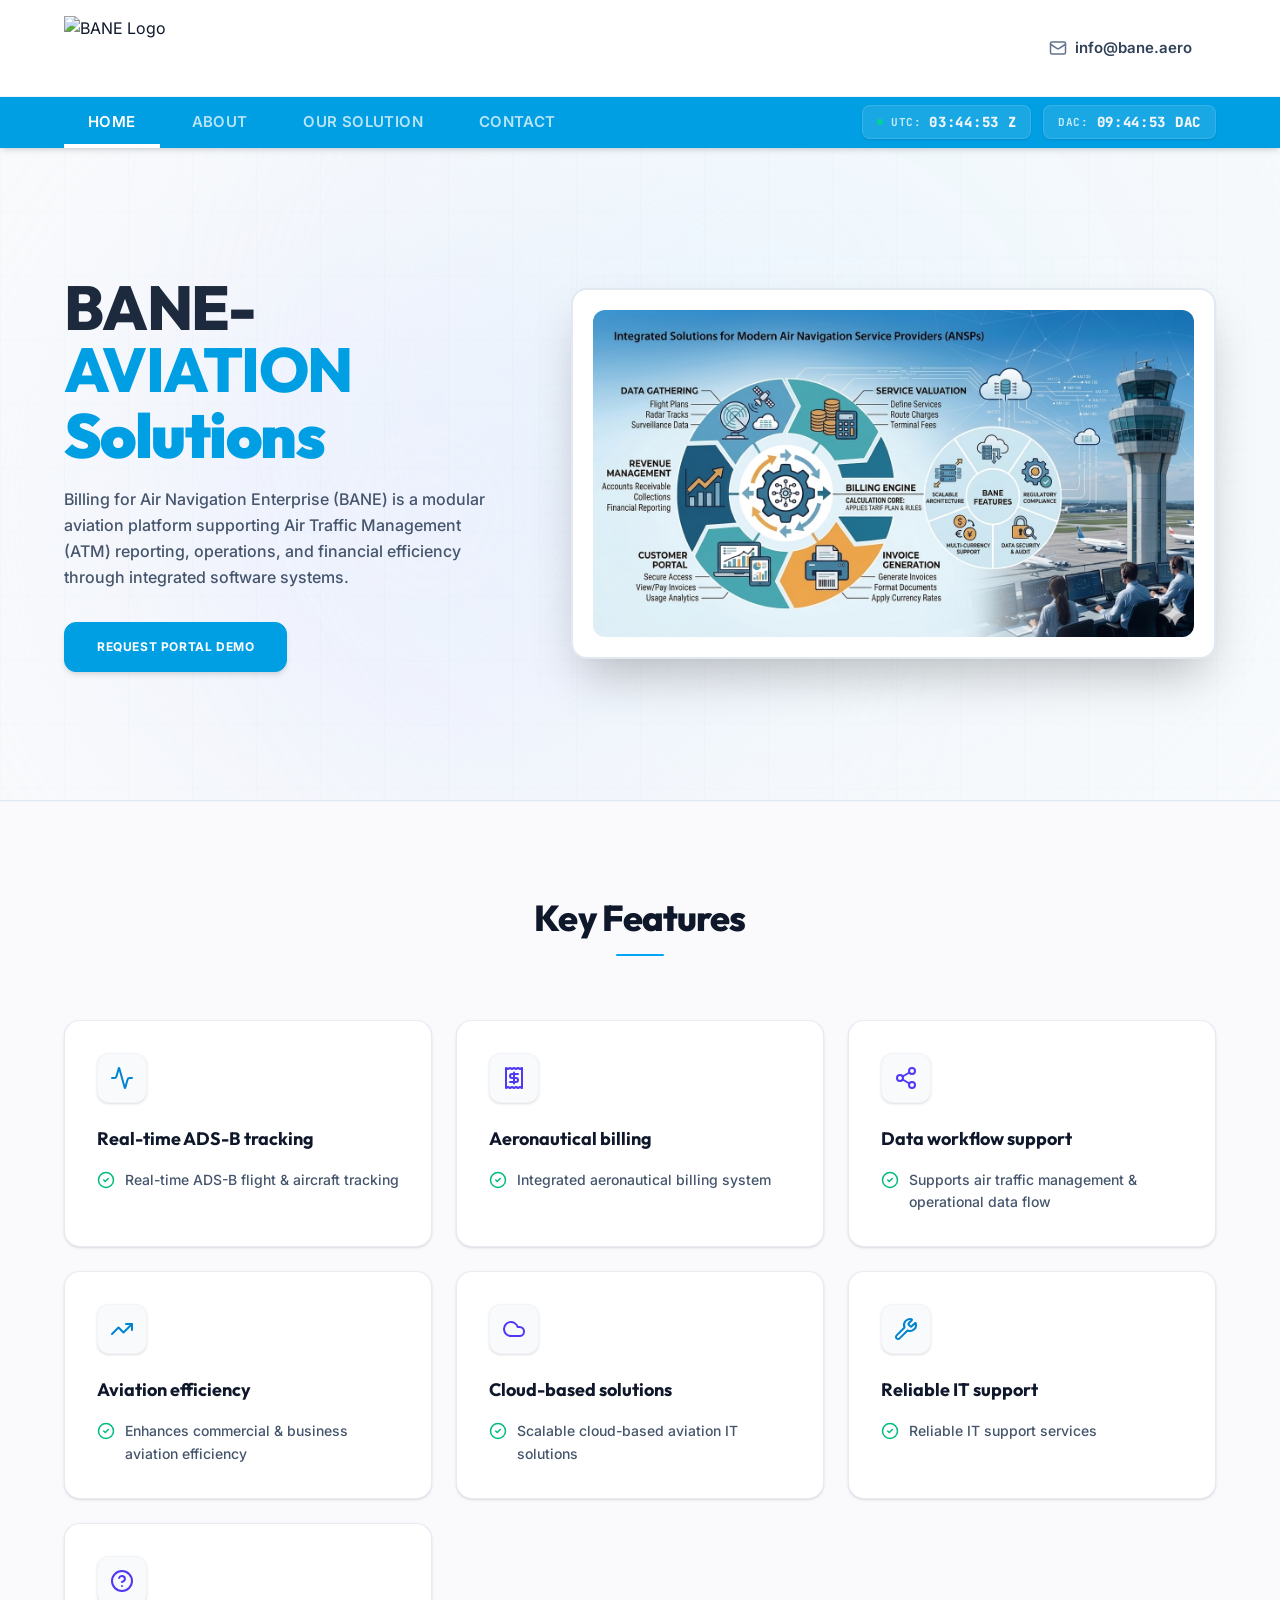
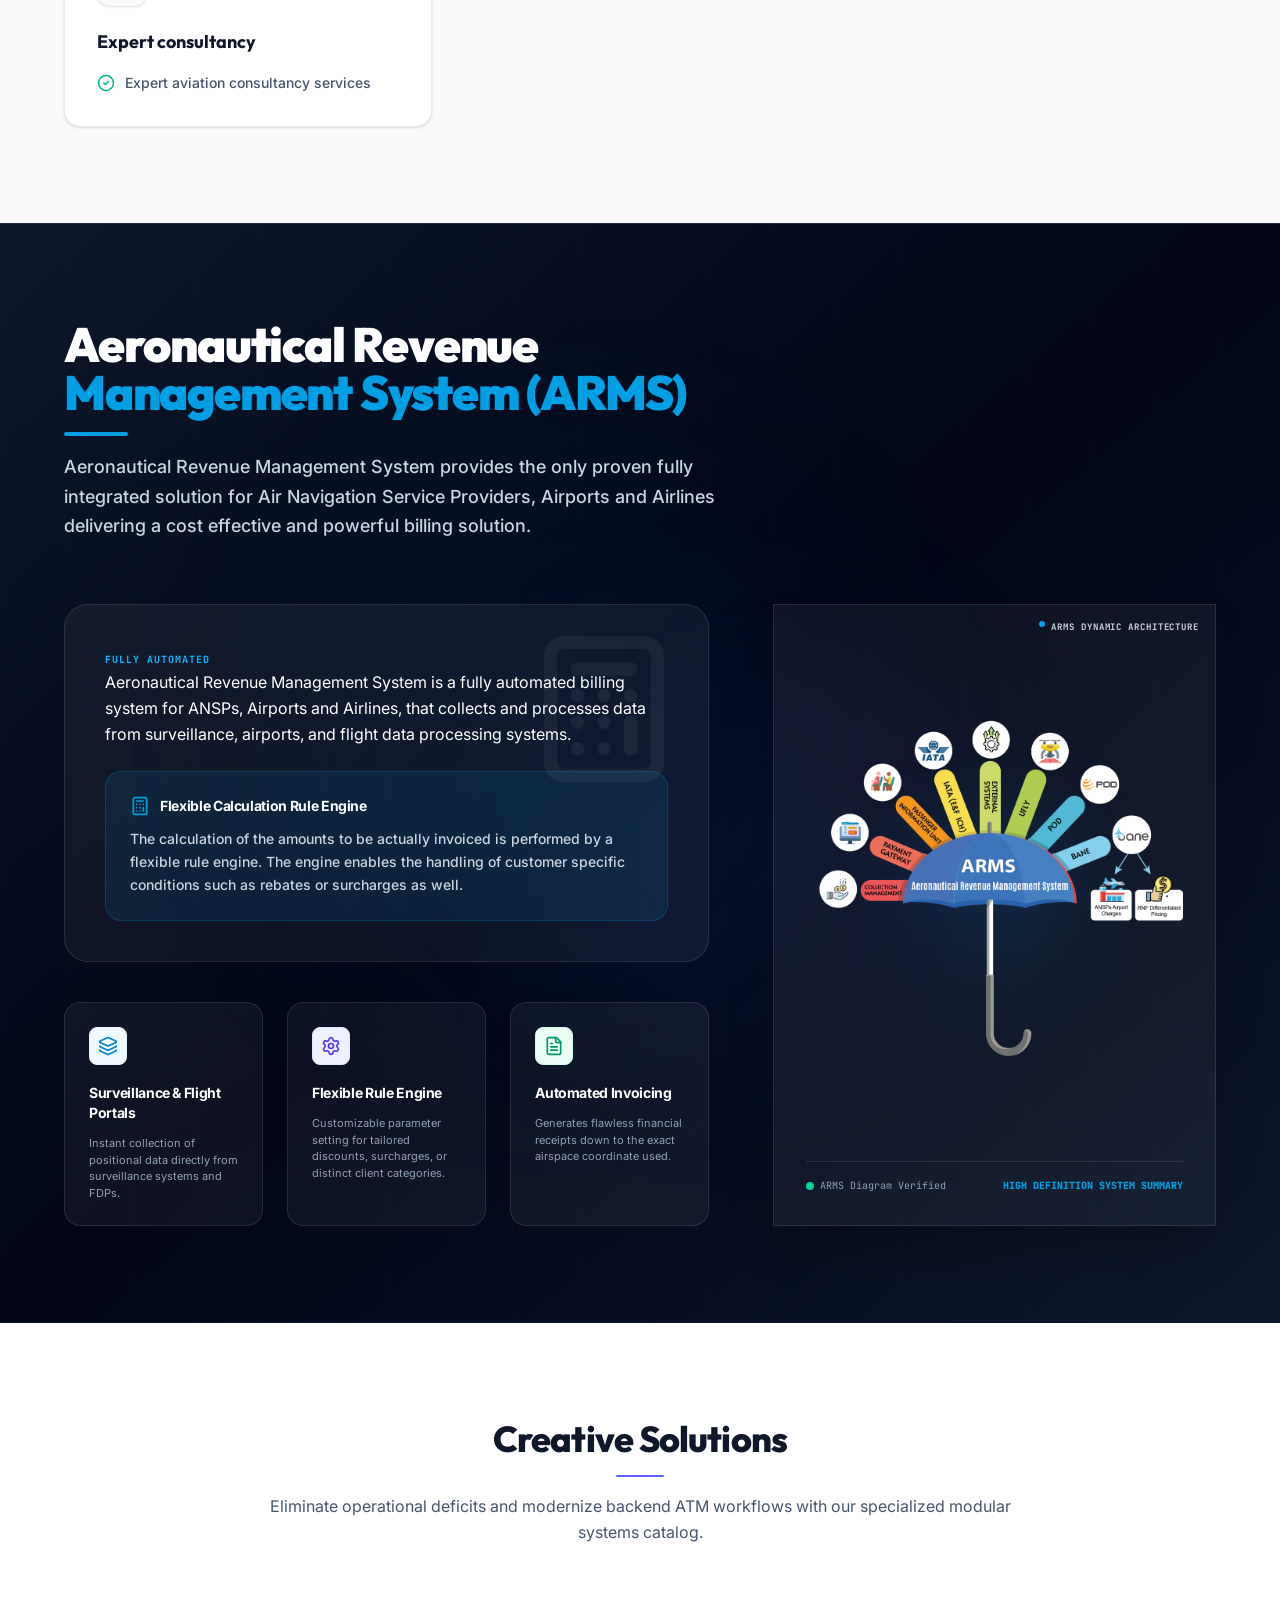
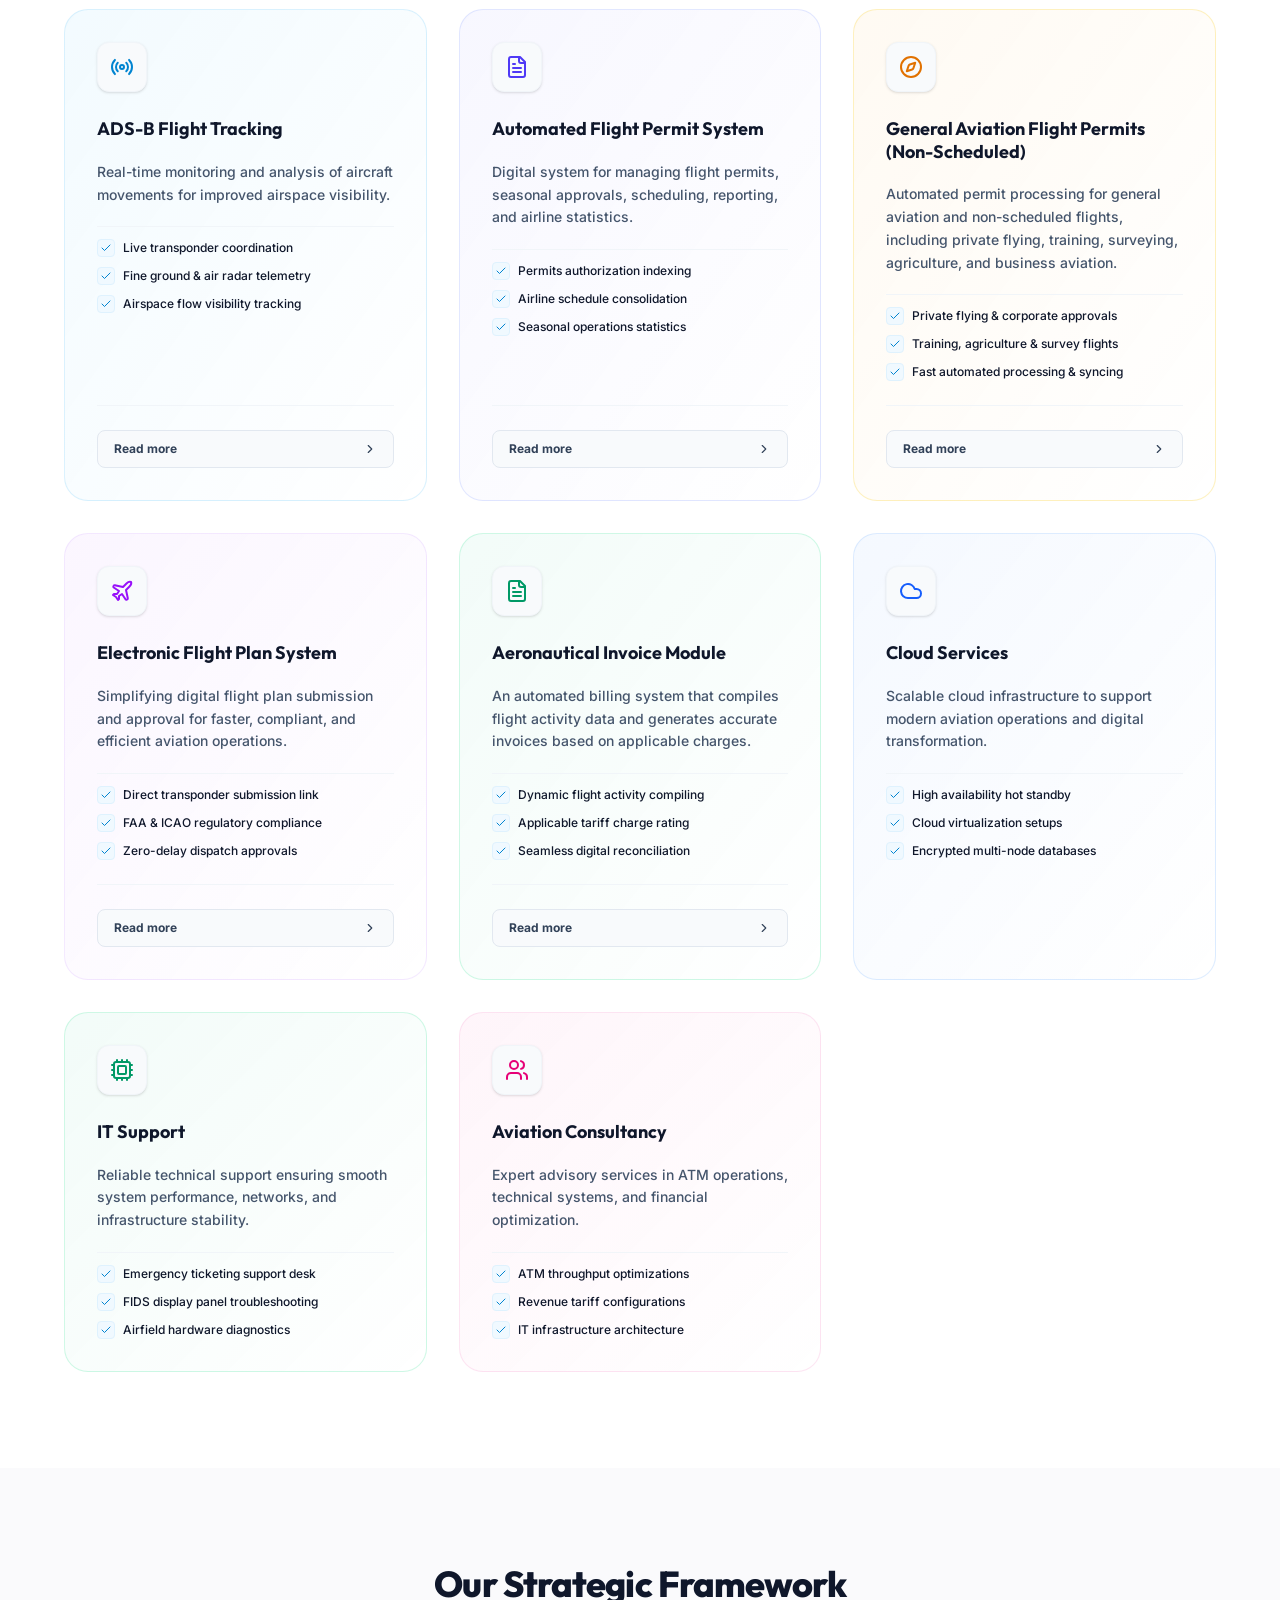
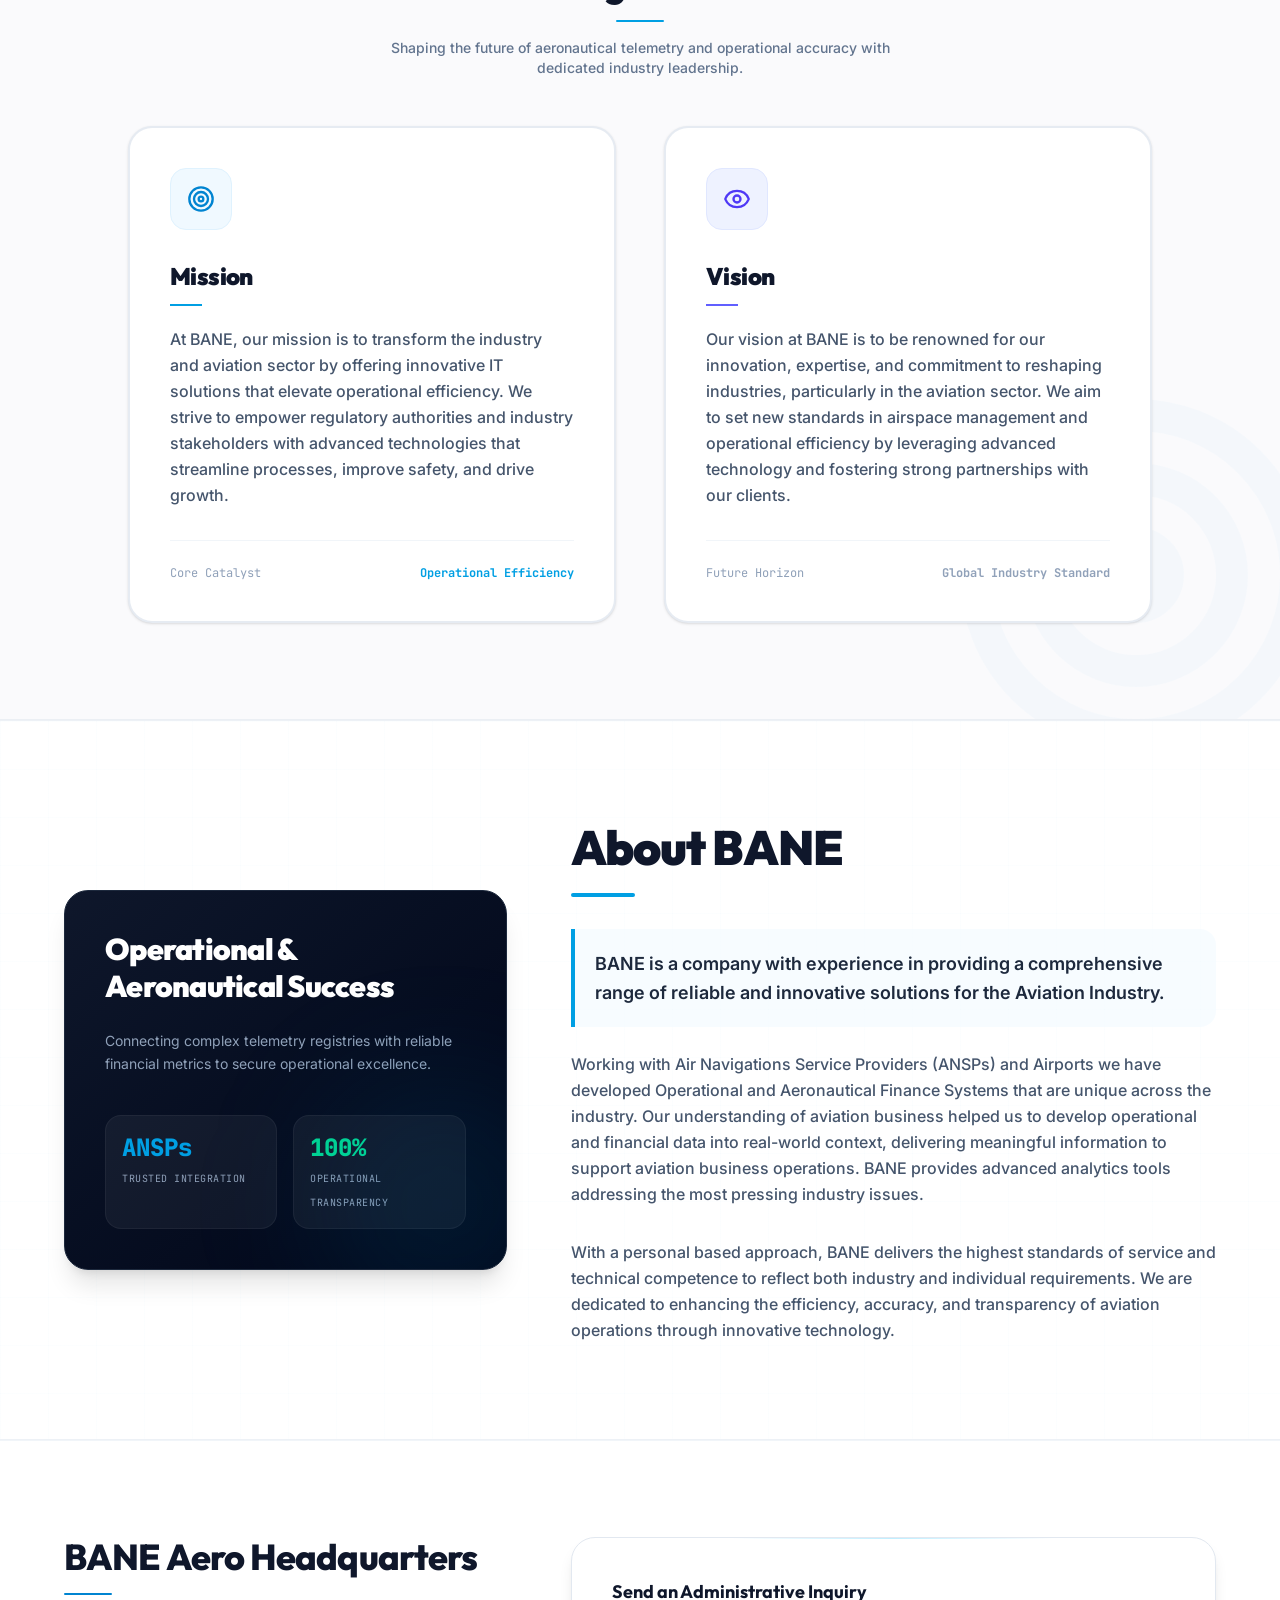
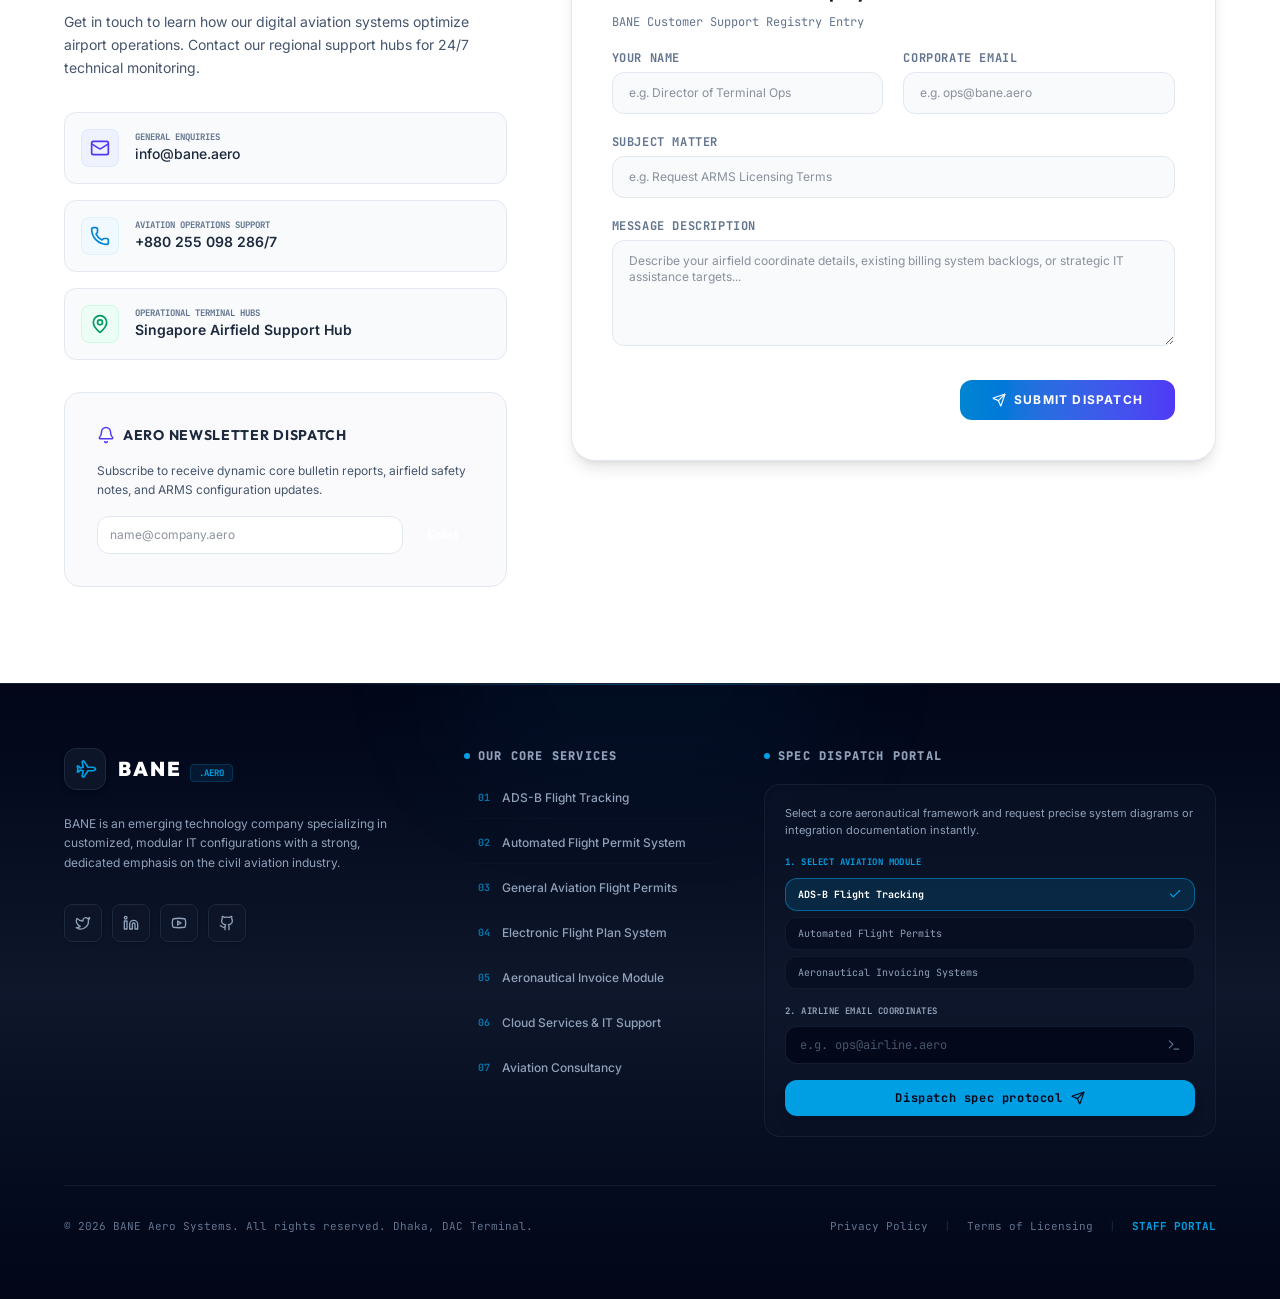
==== commit b4d1cfb4: "Deploying to gh-pages from @ habib-asl/bane-website-new-version@e6321af0abf18adc185ccca2293f0bd97485" ====
--- a/index.html
+++ b/index.html
@@ -17,7 +17,7 @@
         }
       }(window.location));
     </script>
-    <script type="module" crossorigin src="./assets/index-1CBCBYpD.js"></script>
+    <script type="module" crossorigin src="./assets/index-31YG5qc8.js"></script>
     <link rel="stylesheet" crossorigin href="./assets/index-6lFGiL6R.css">
   </head>
   <body>
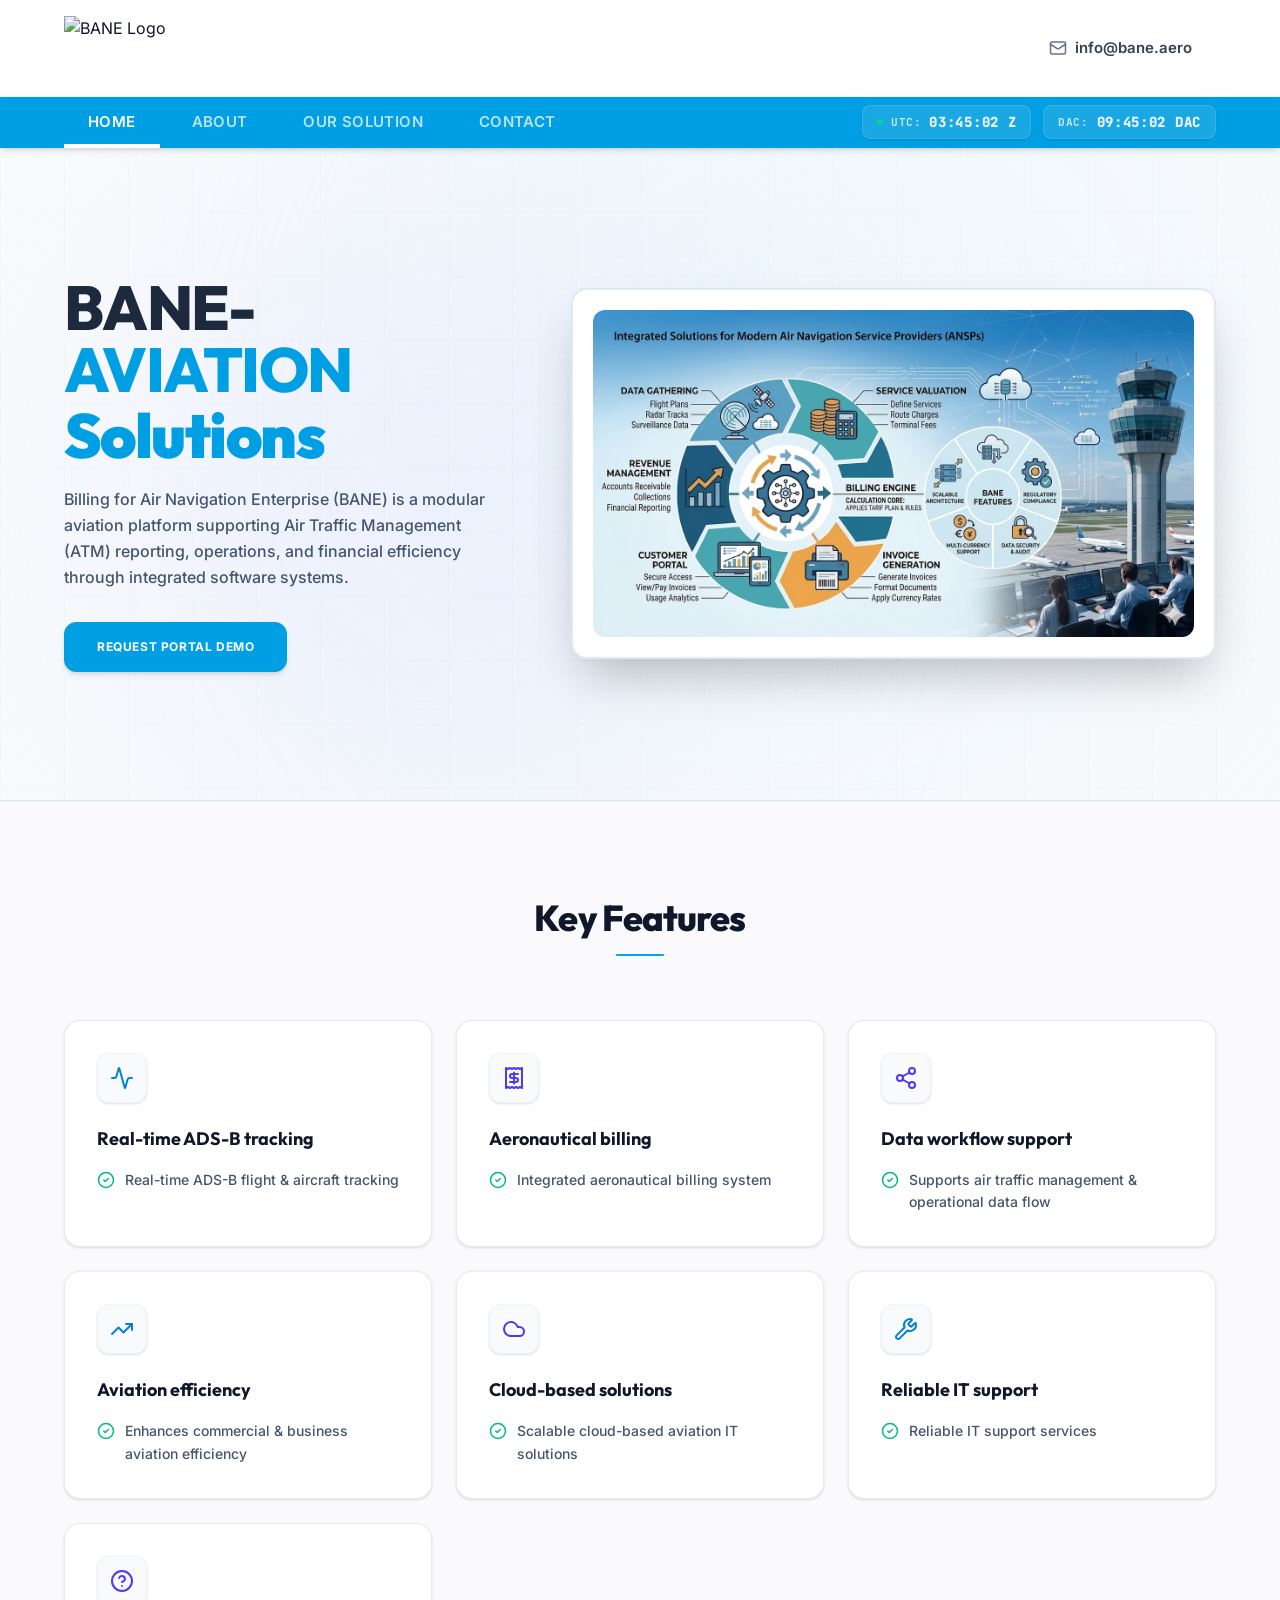
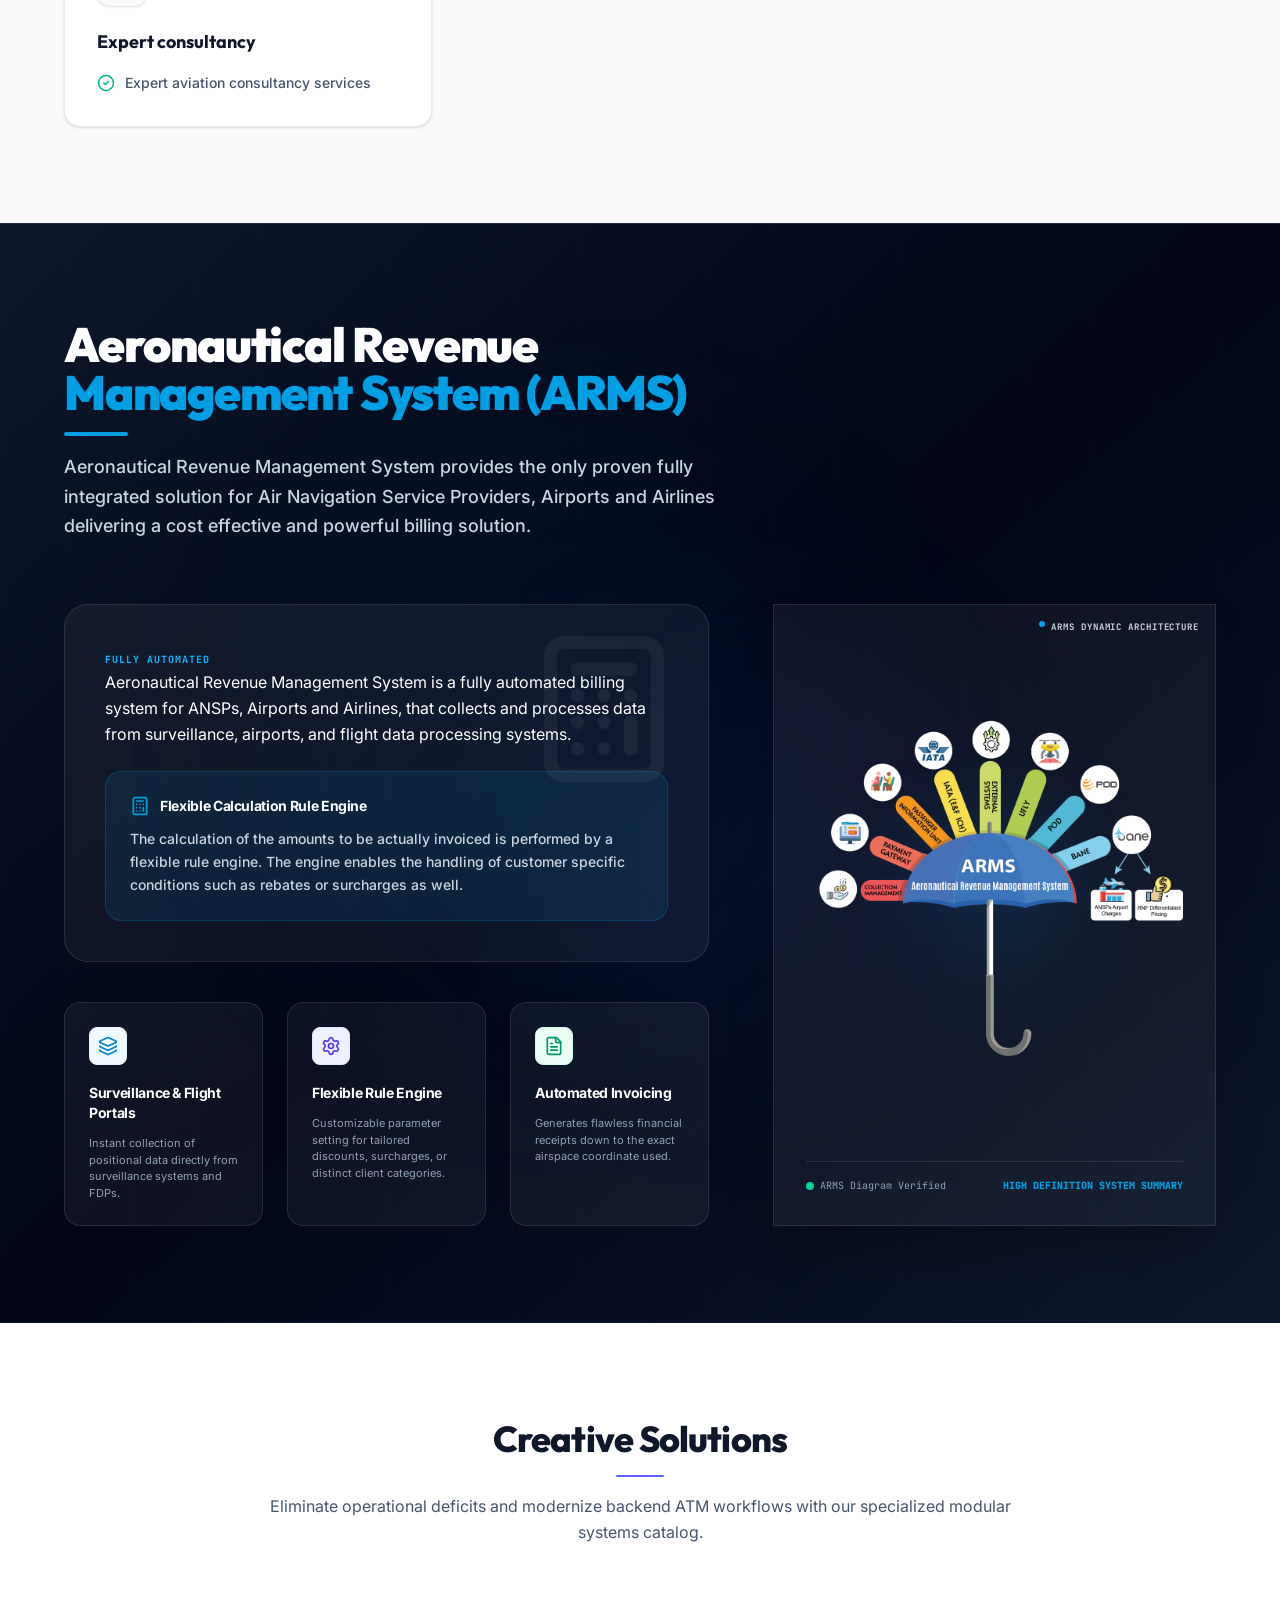
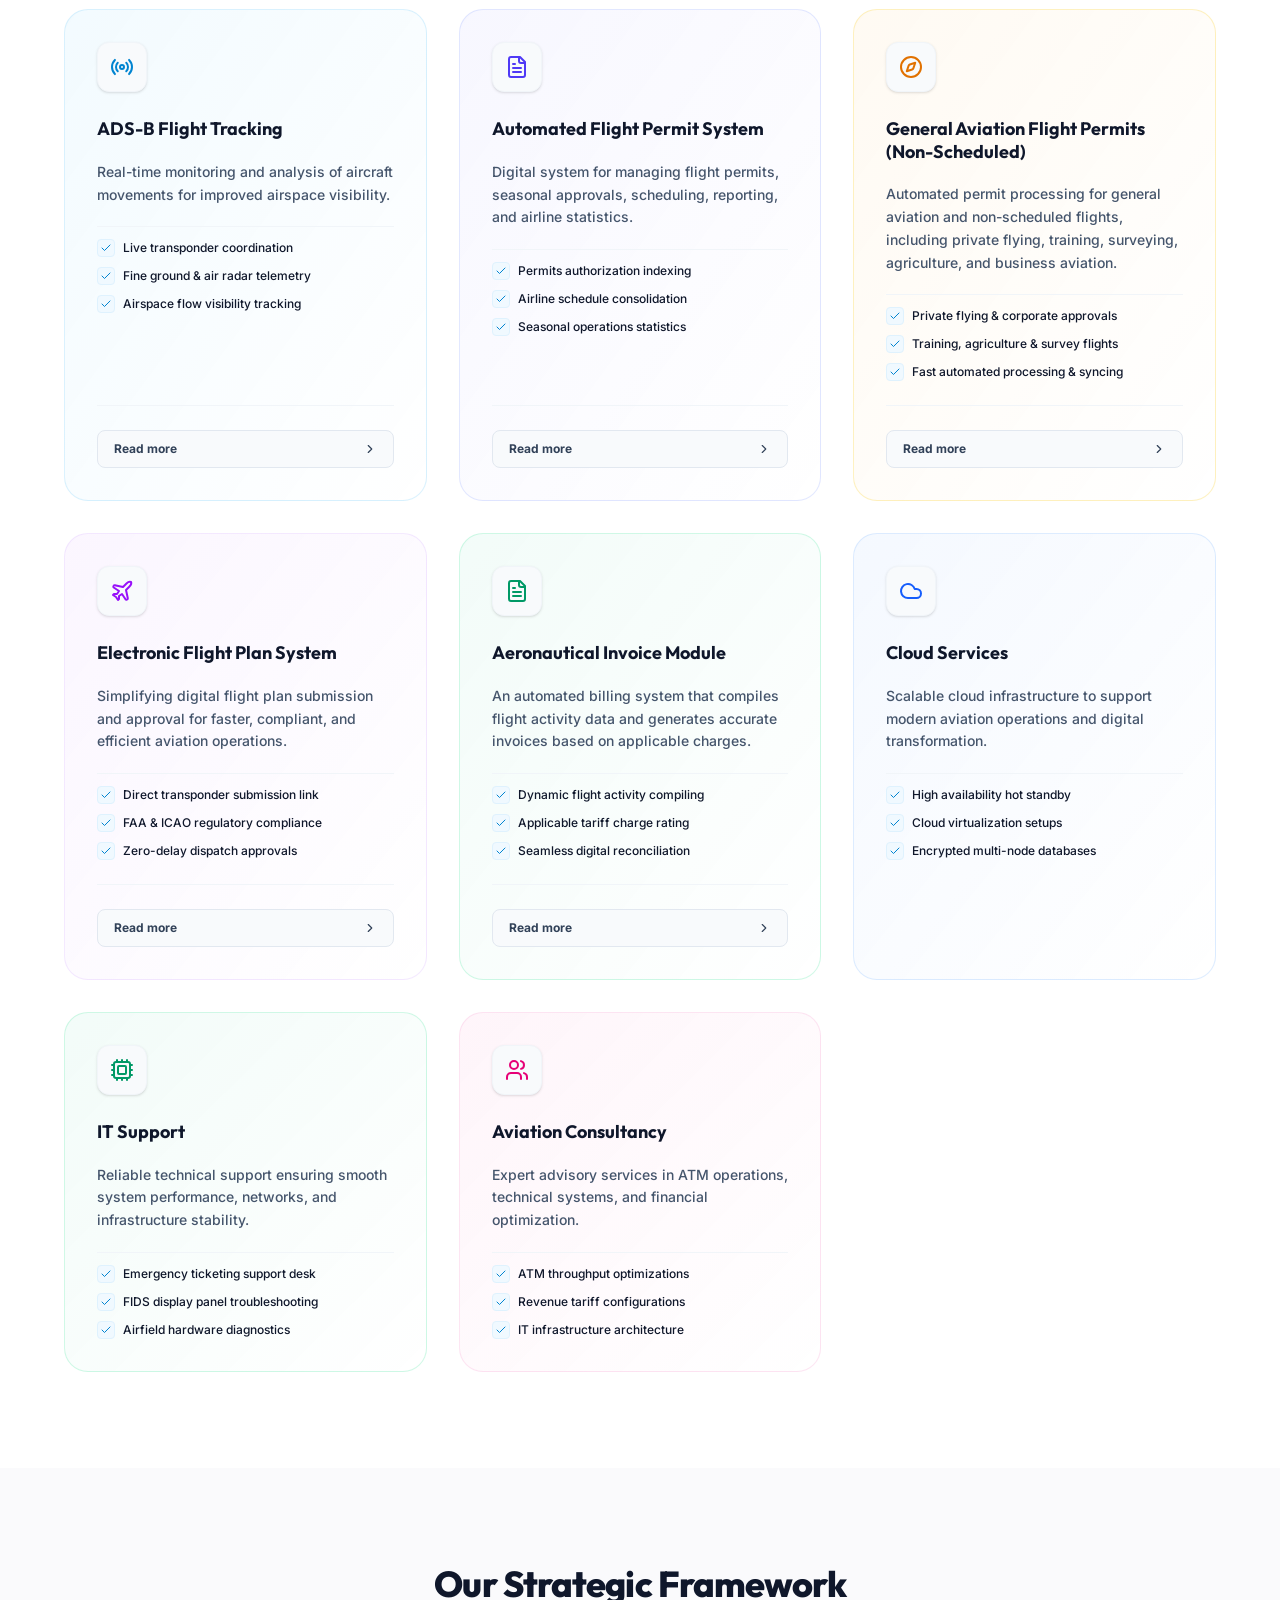
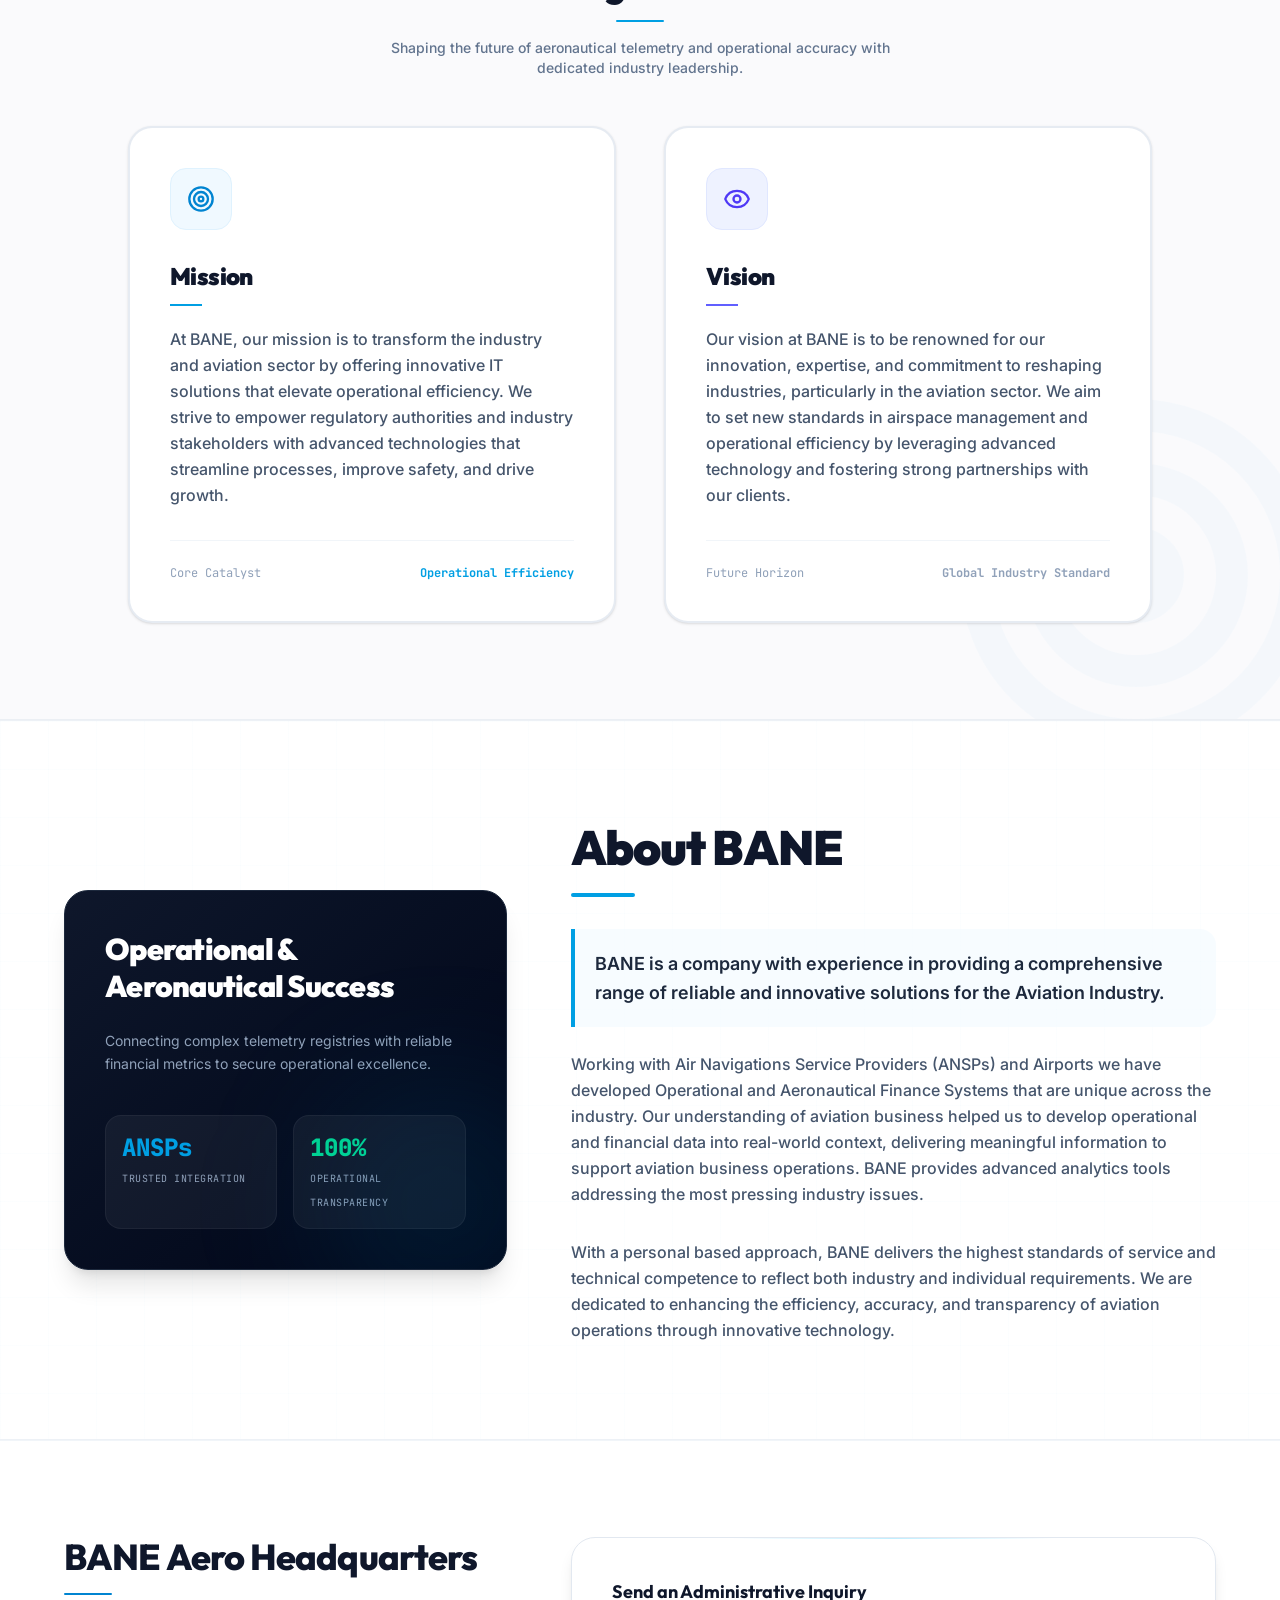
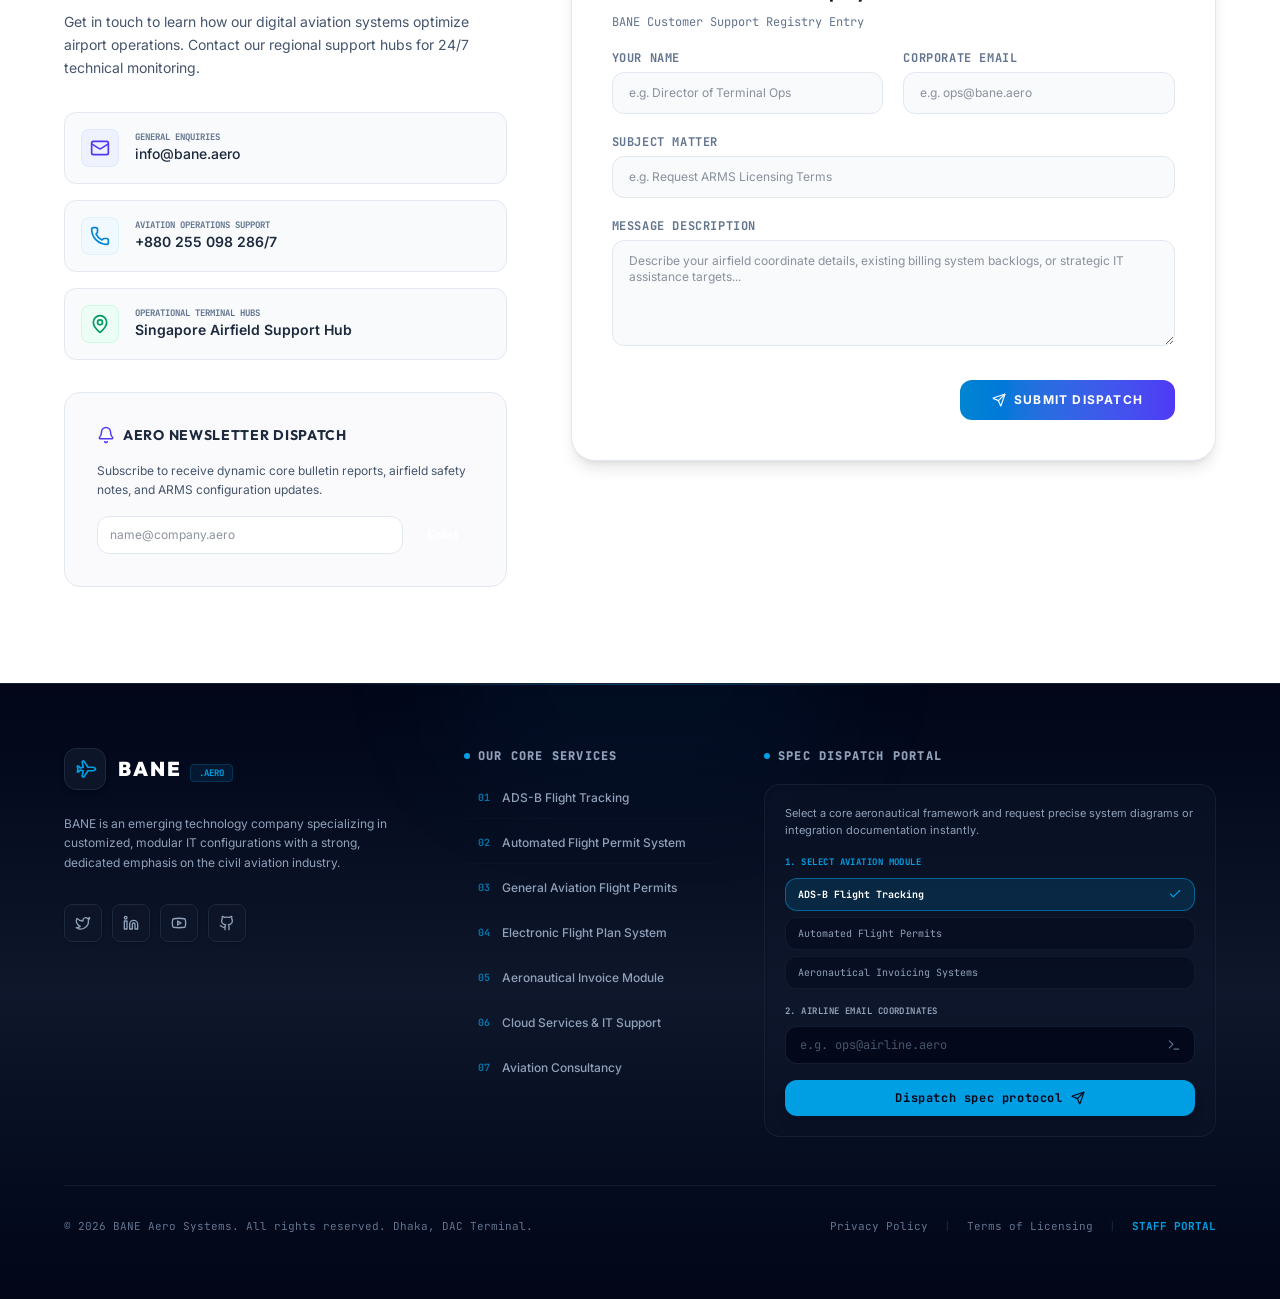
==== commit e36699ea: "Deploying to gh-pages from @ habib-asl/bane-website-new-version@f464d4f0e86cb350d416c71e648ad5ff73f6" ====
--- a/index.html
+++ b/index.html
@@ -17,7 +17,7 @@
         }
       }(window.location));
     </script>
-    <script type="module" crossorigin src="./assets/index-31YG5qc8.js"></script>
+    <script type="module" crossorigin src="./assets/index-UNDRiFj-.js"></script>
     <link rel="stylesheet" crossorigin href="./assets/index-6lFGiL6R.css">
   </head>
   <body>
